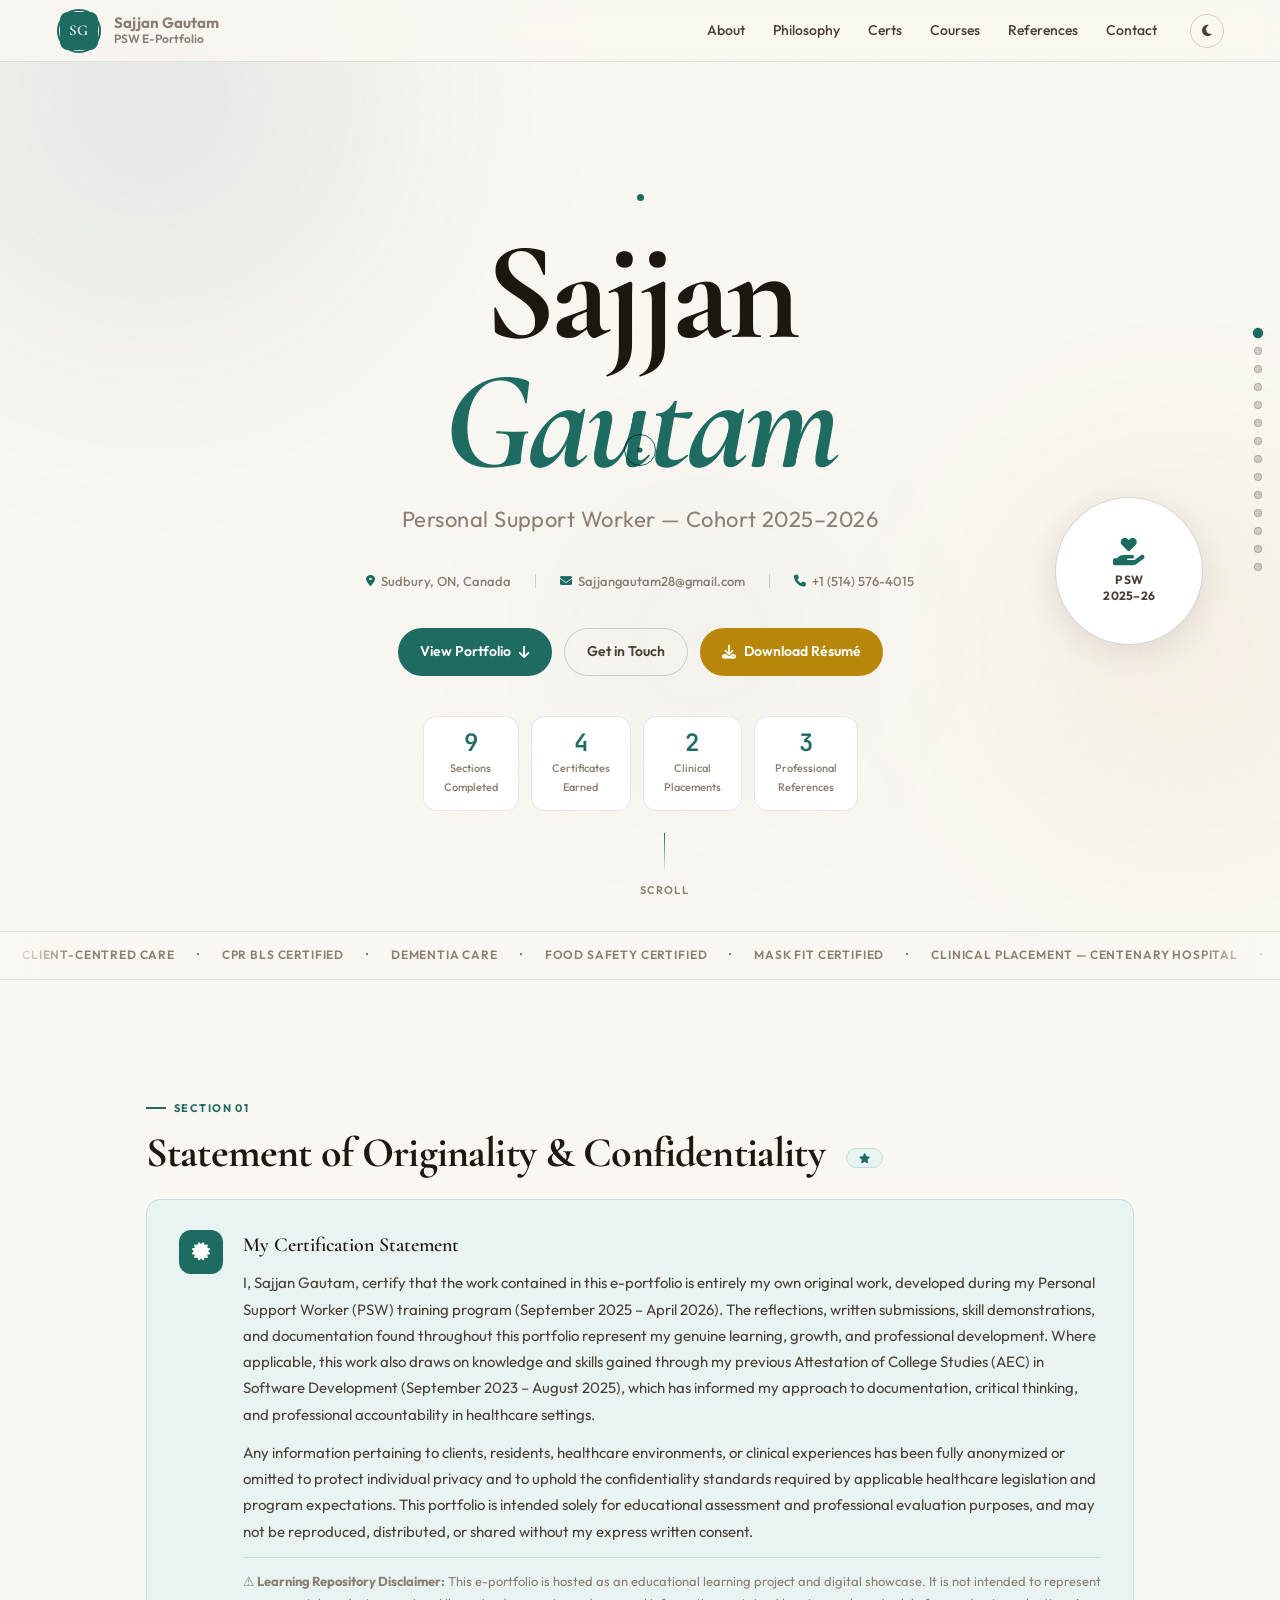
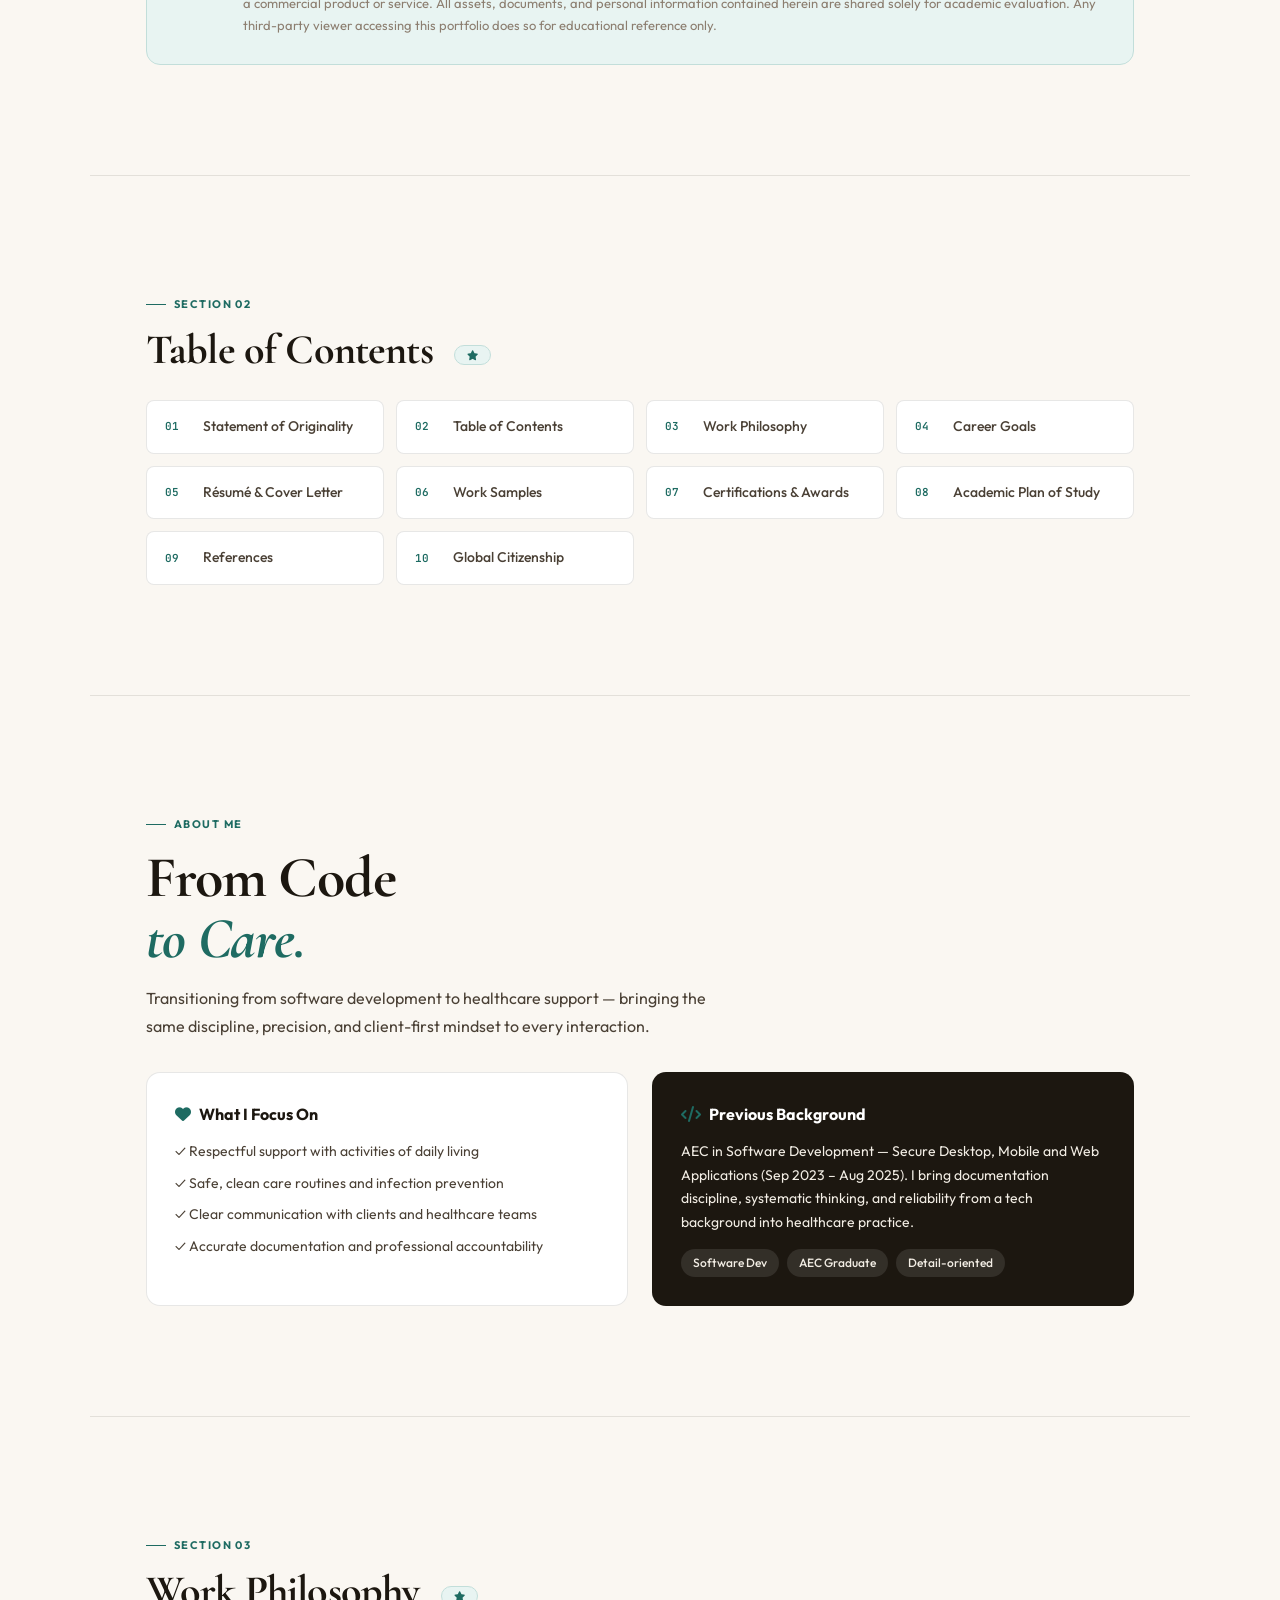
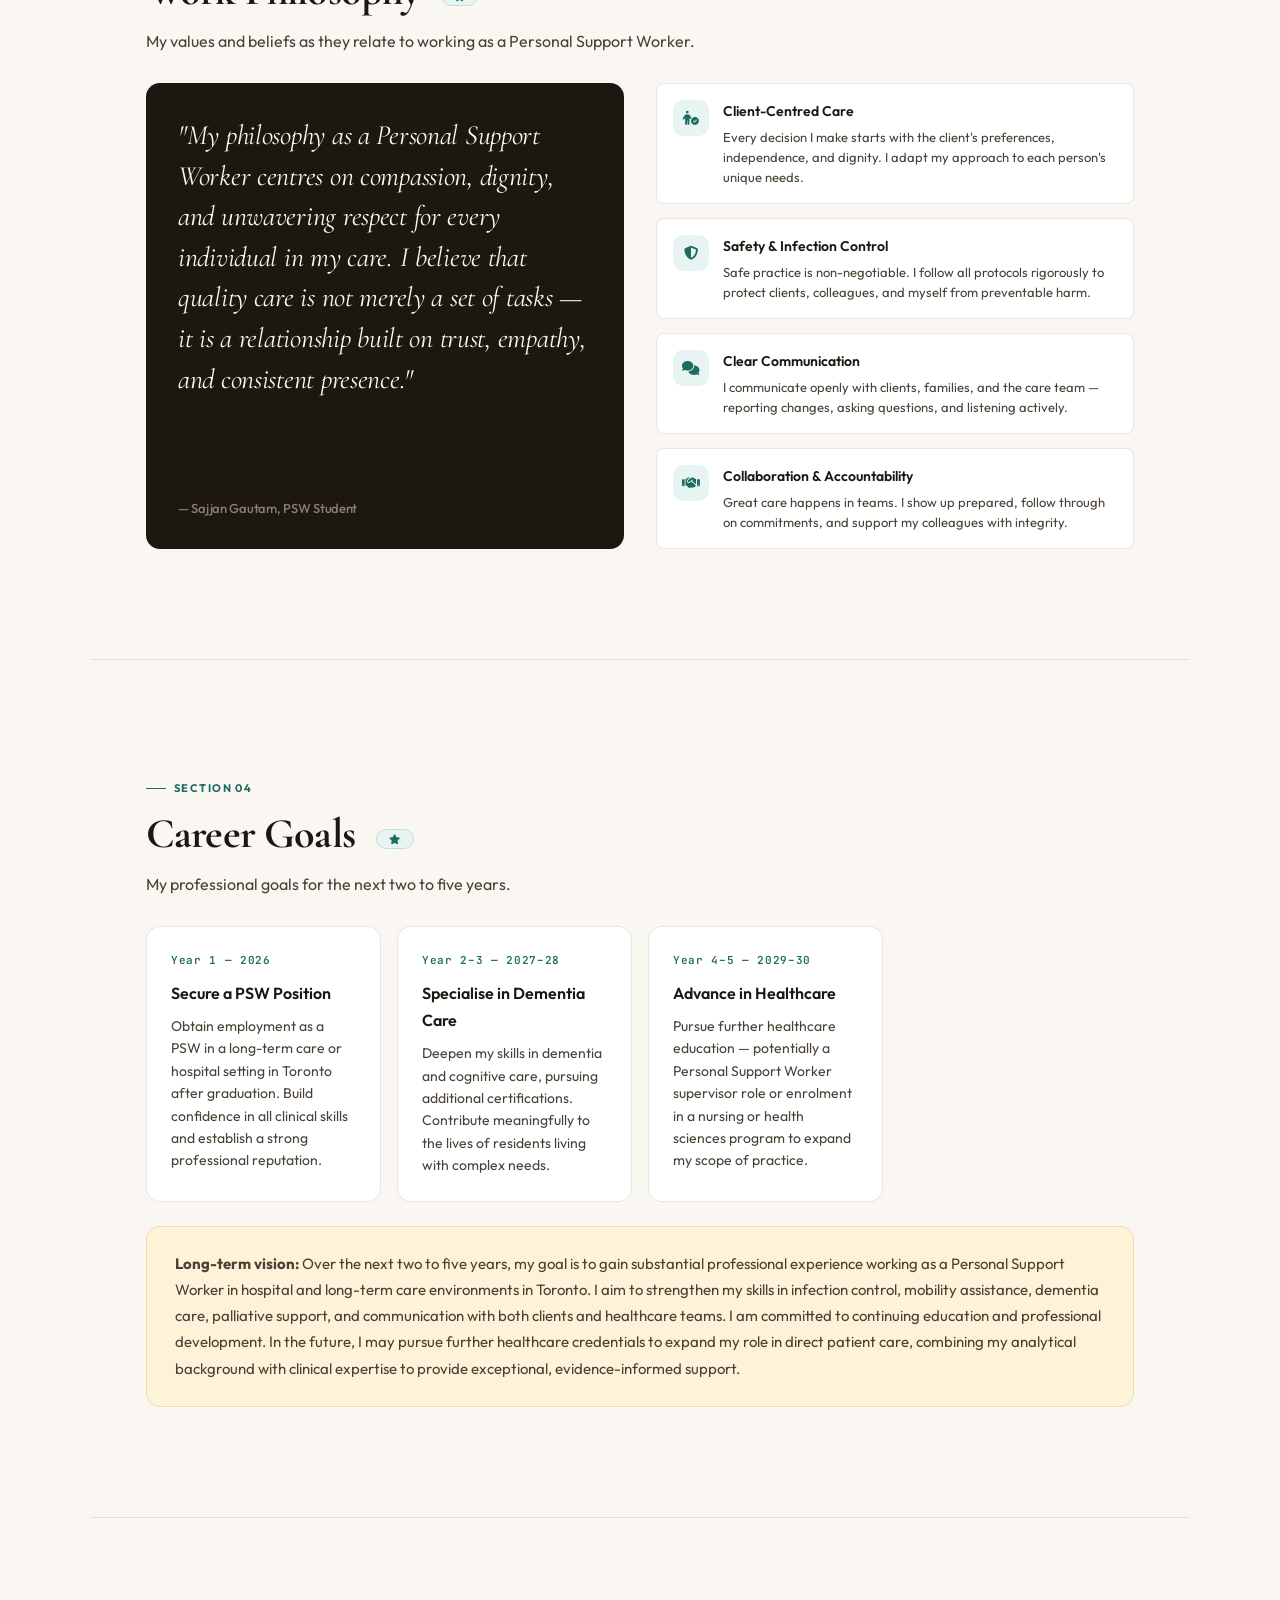
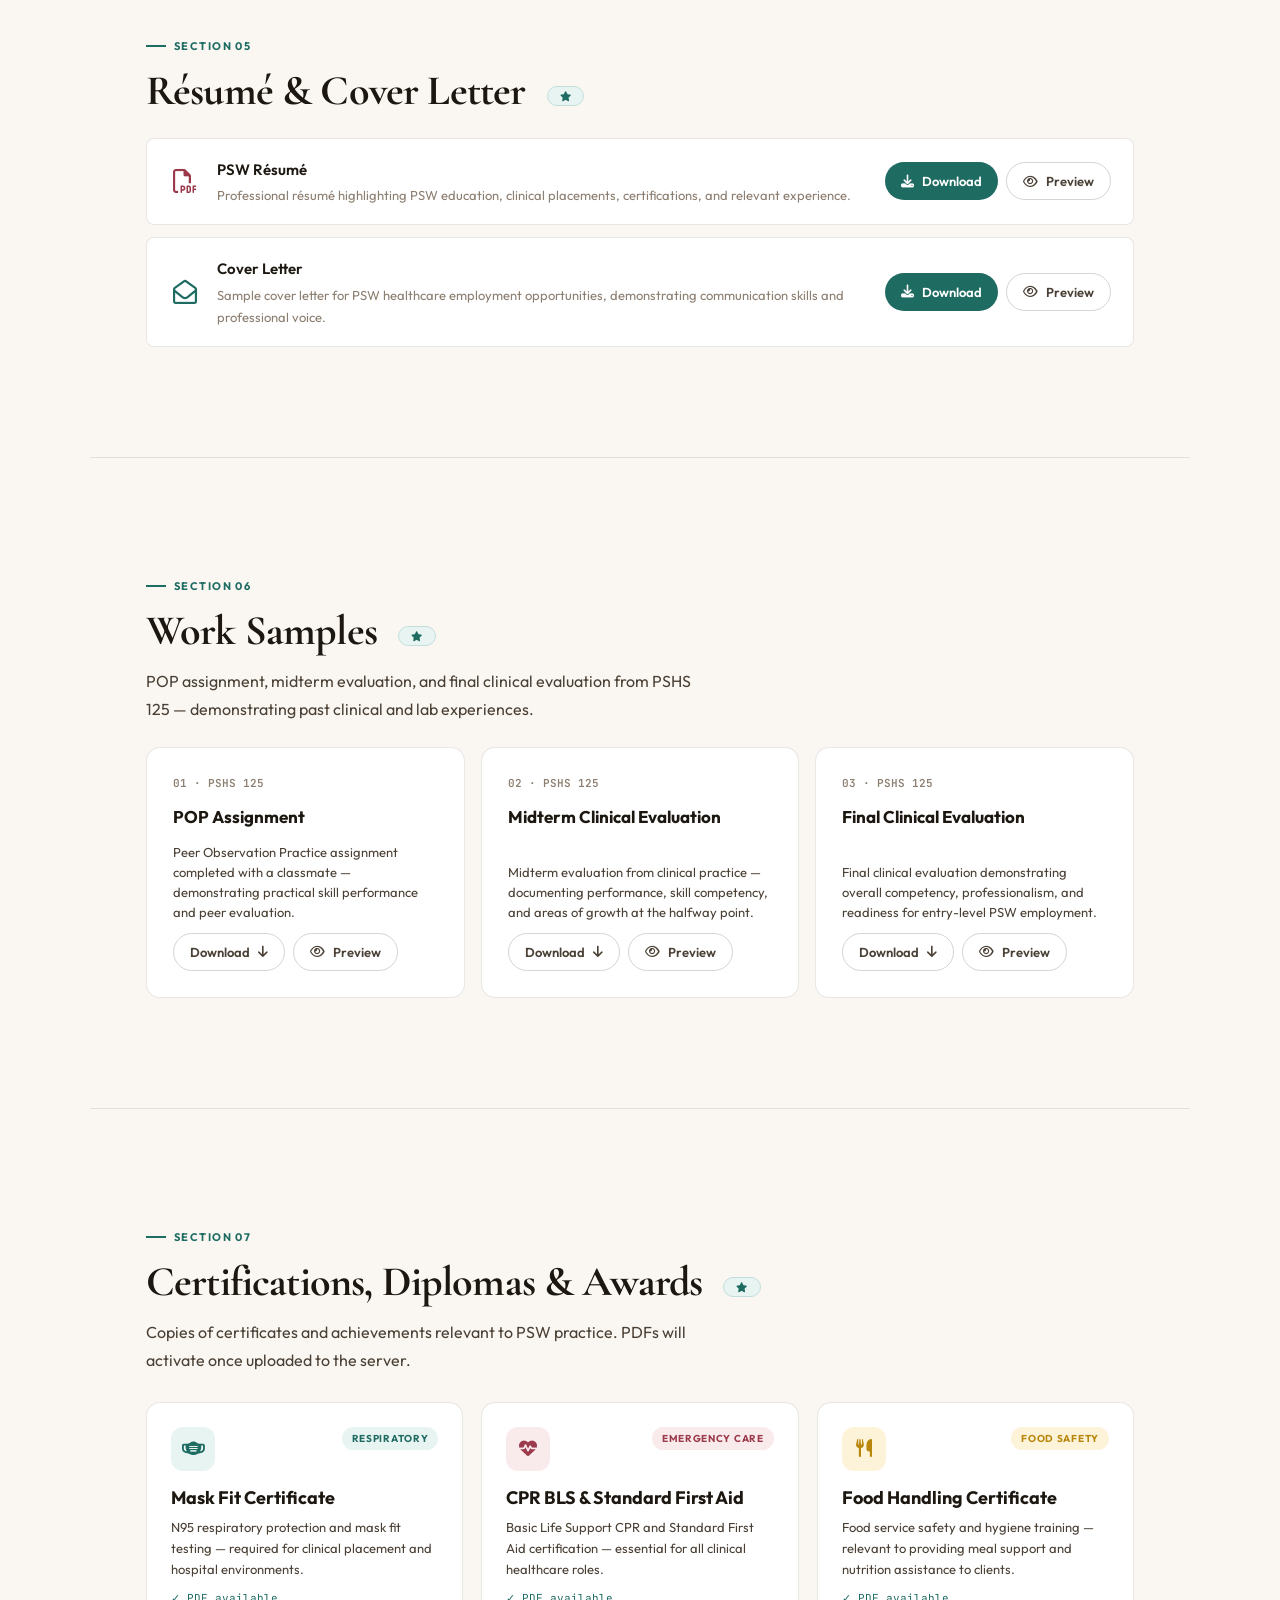
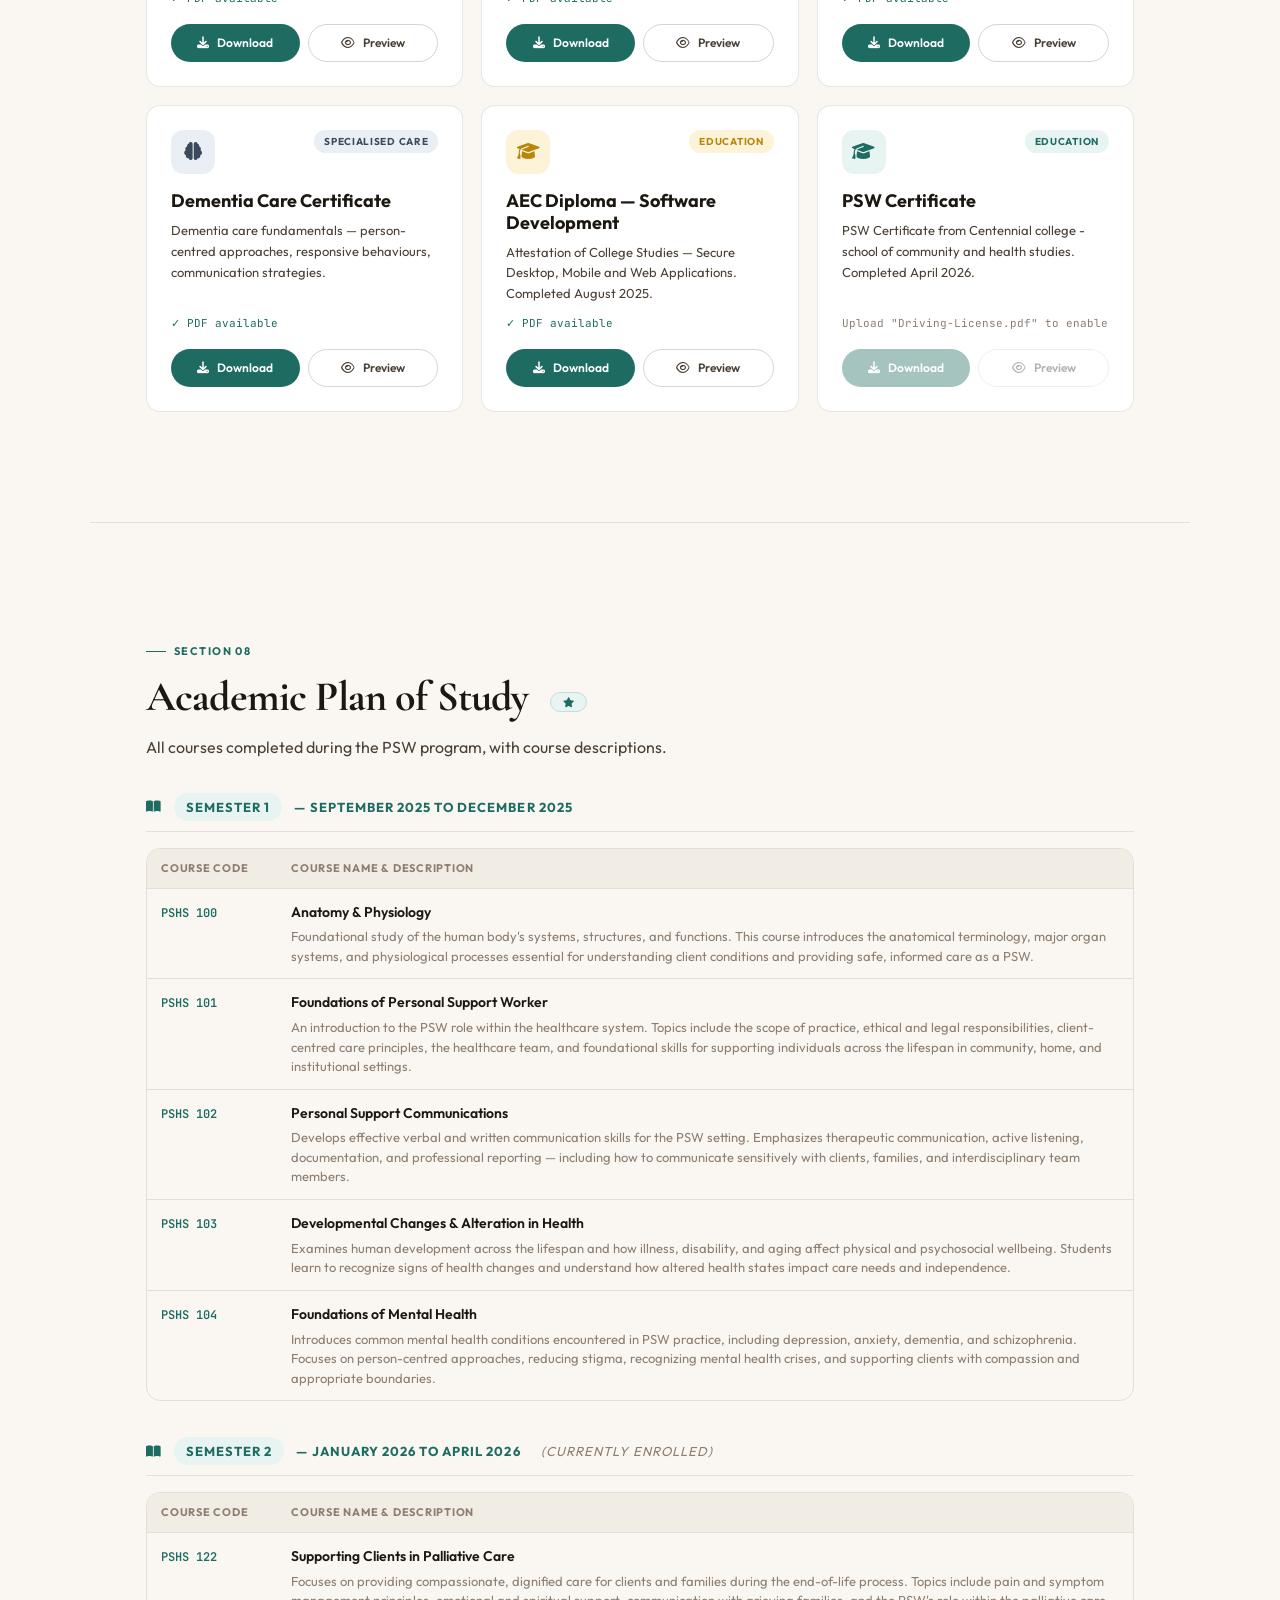
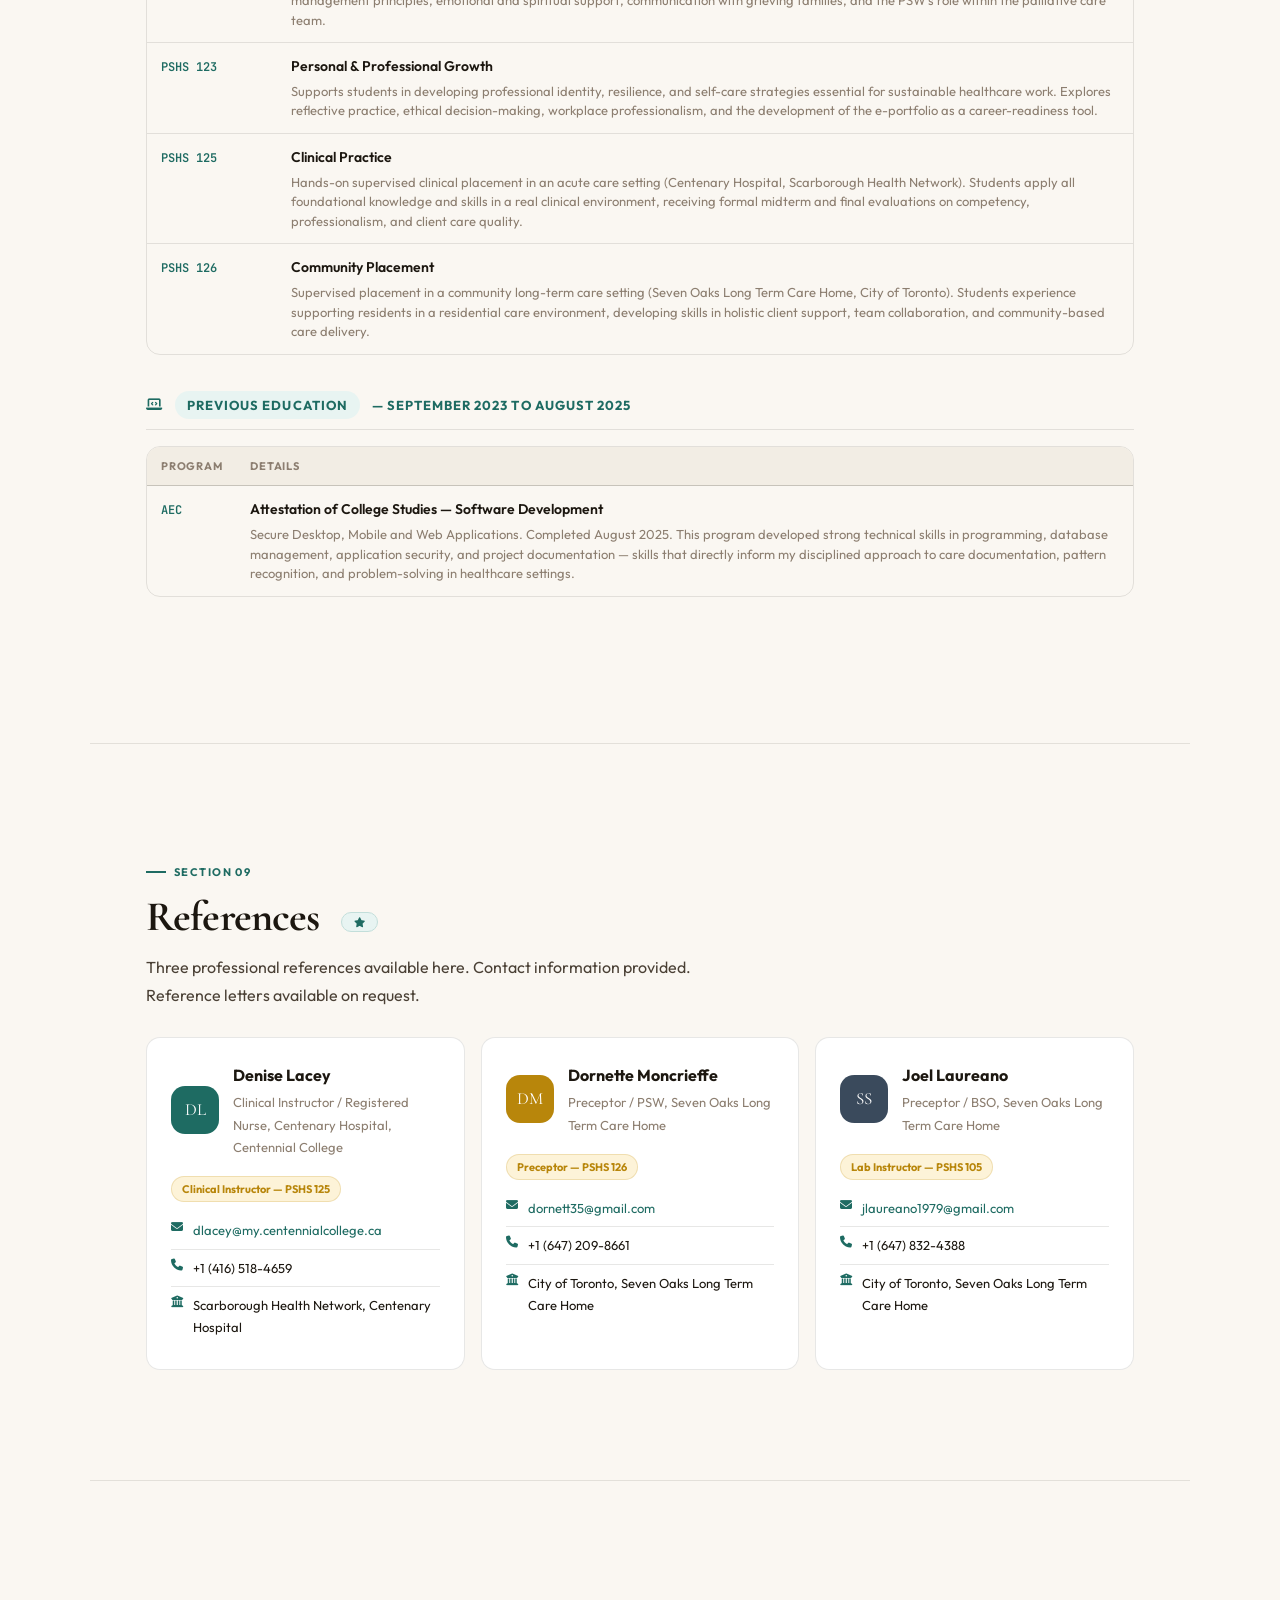
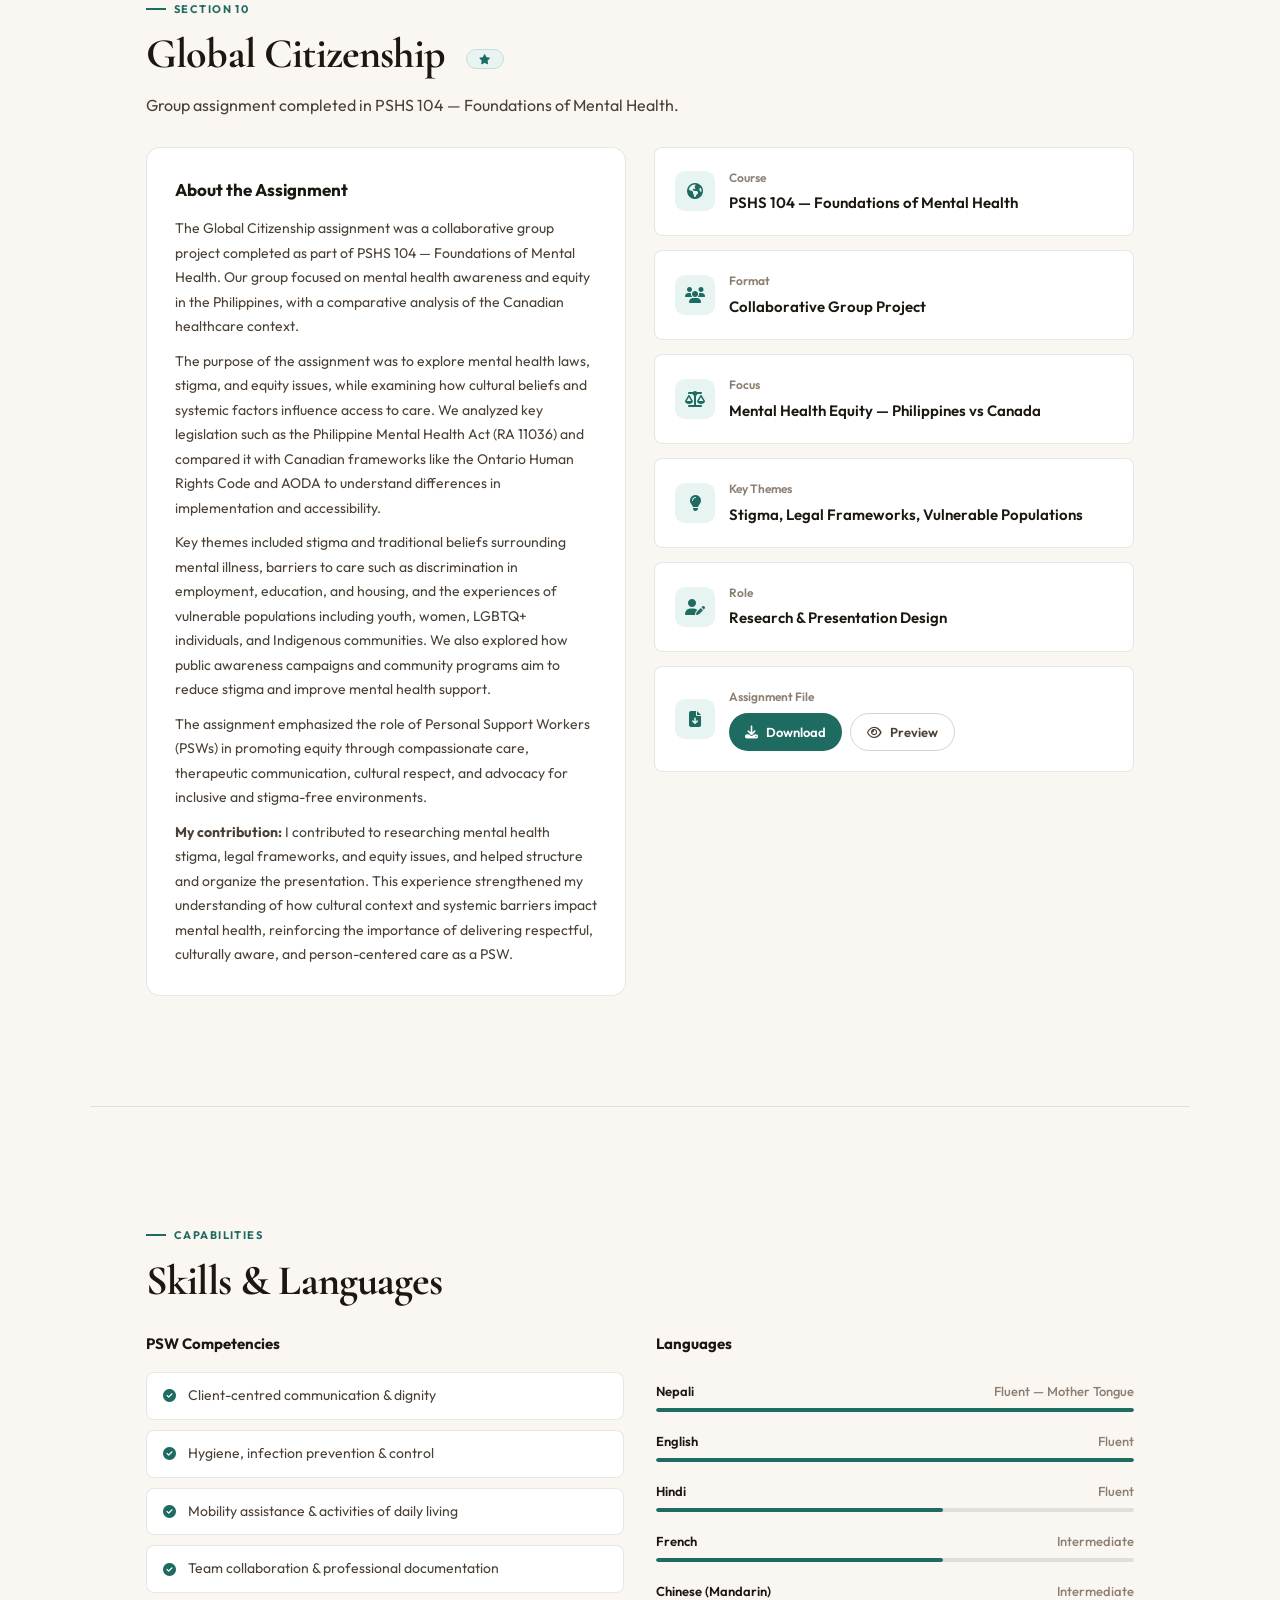
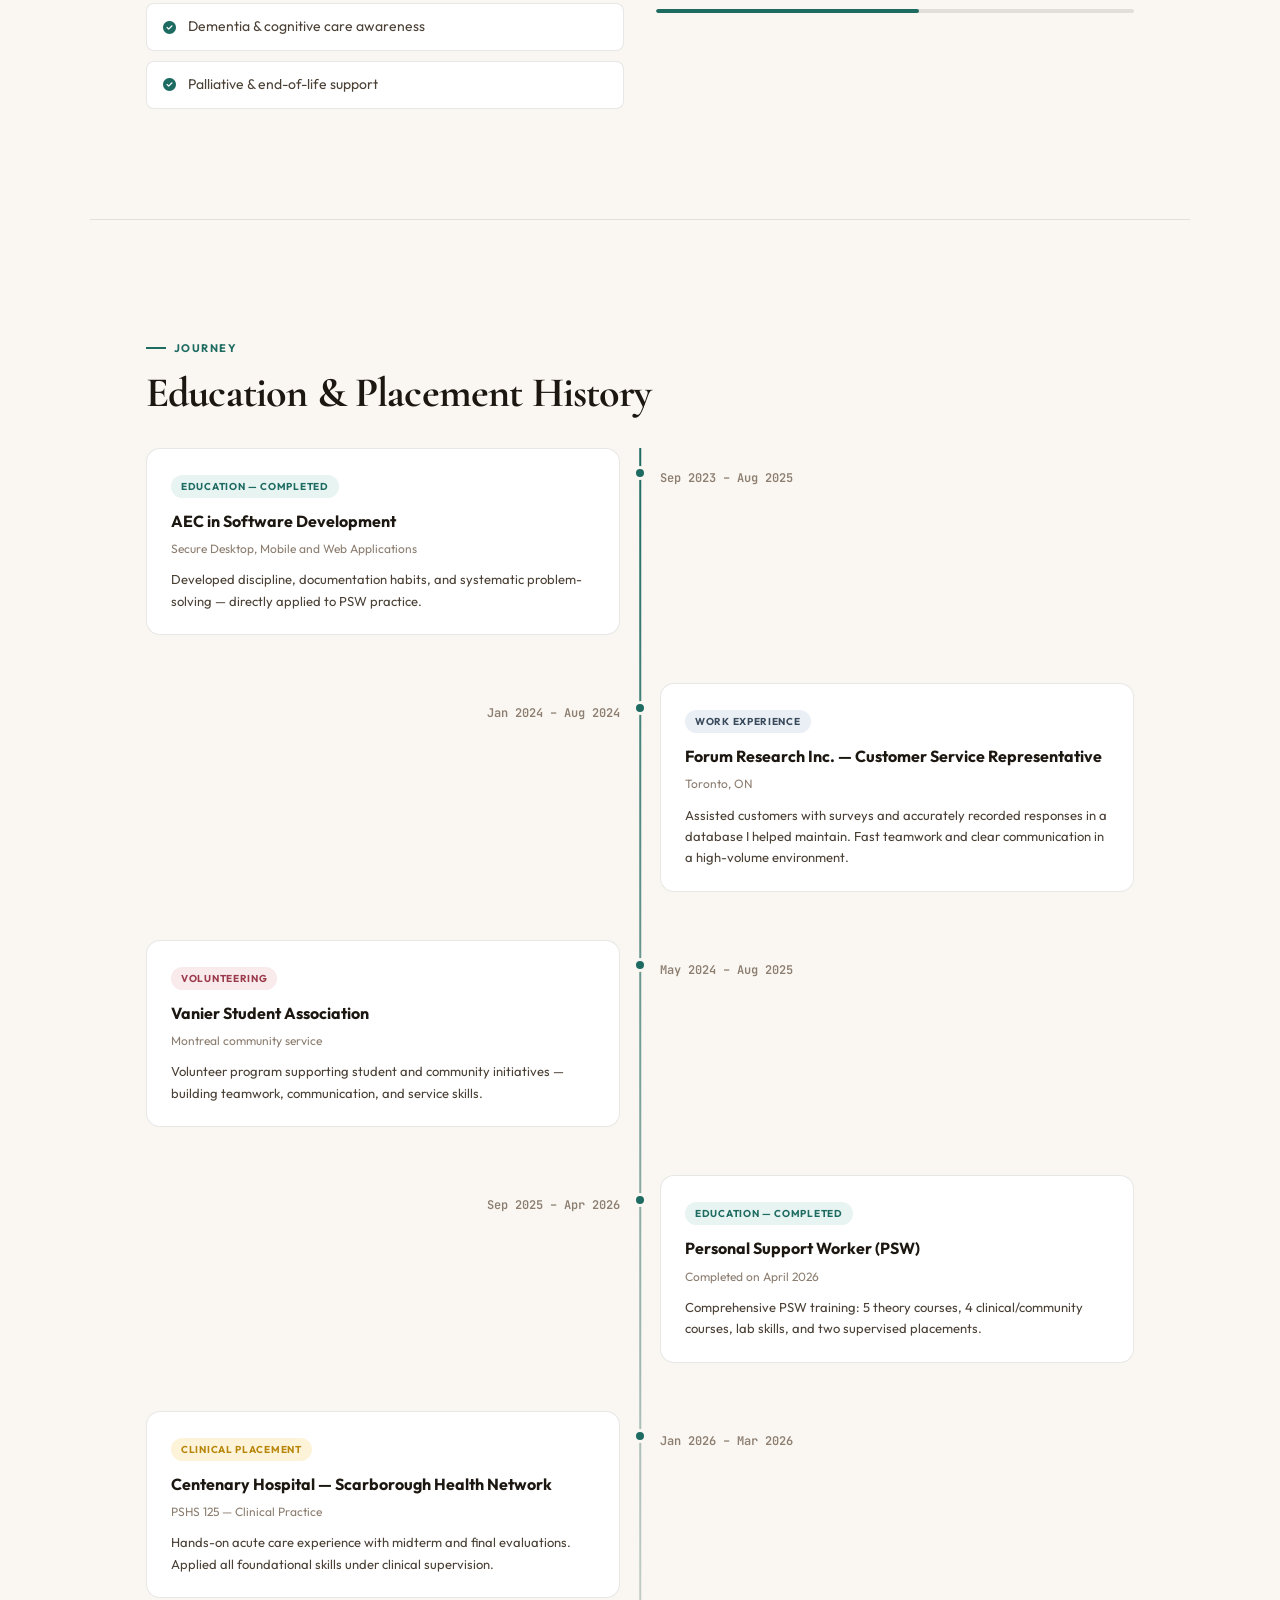
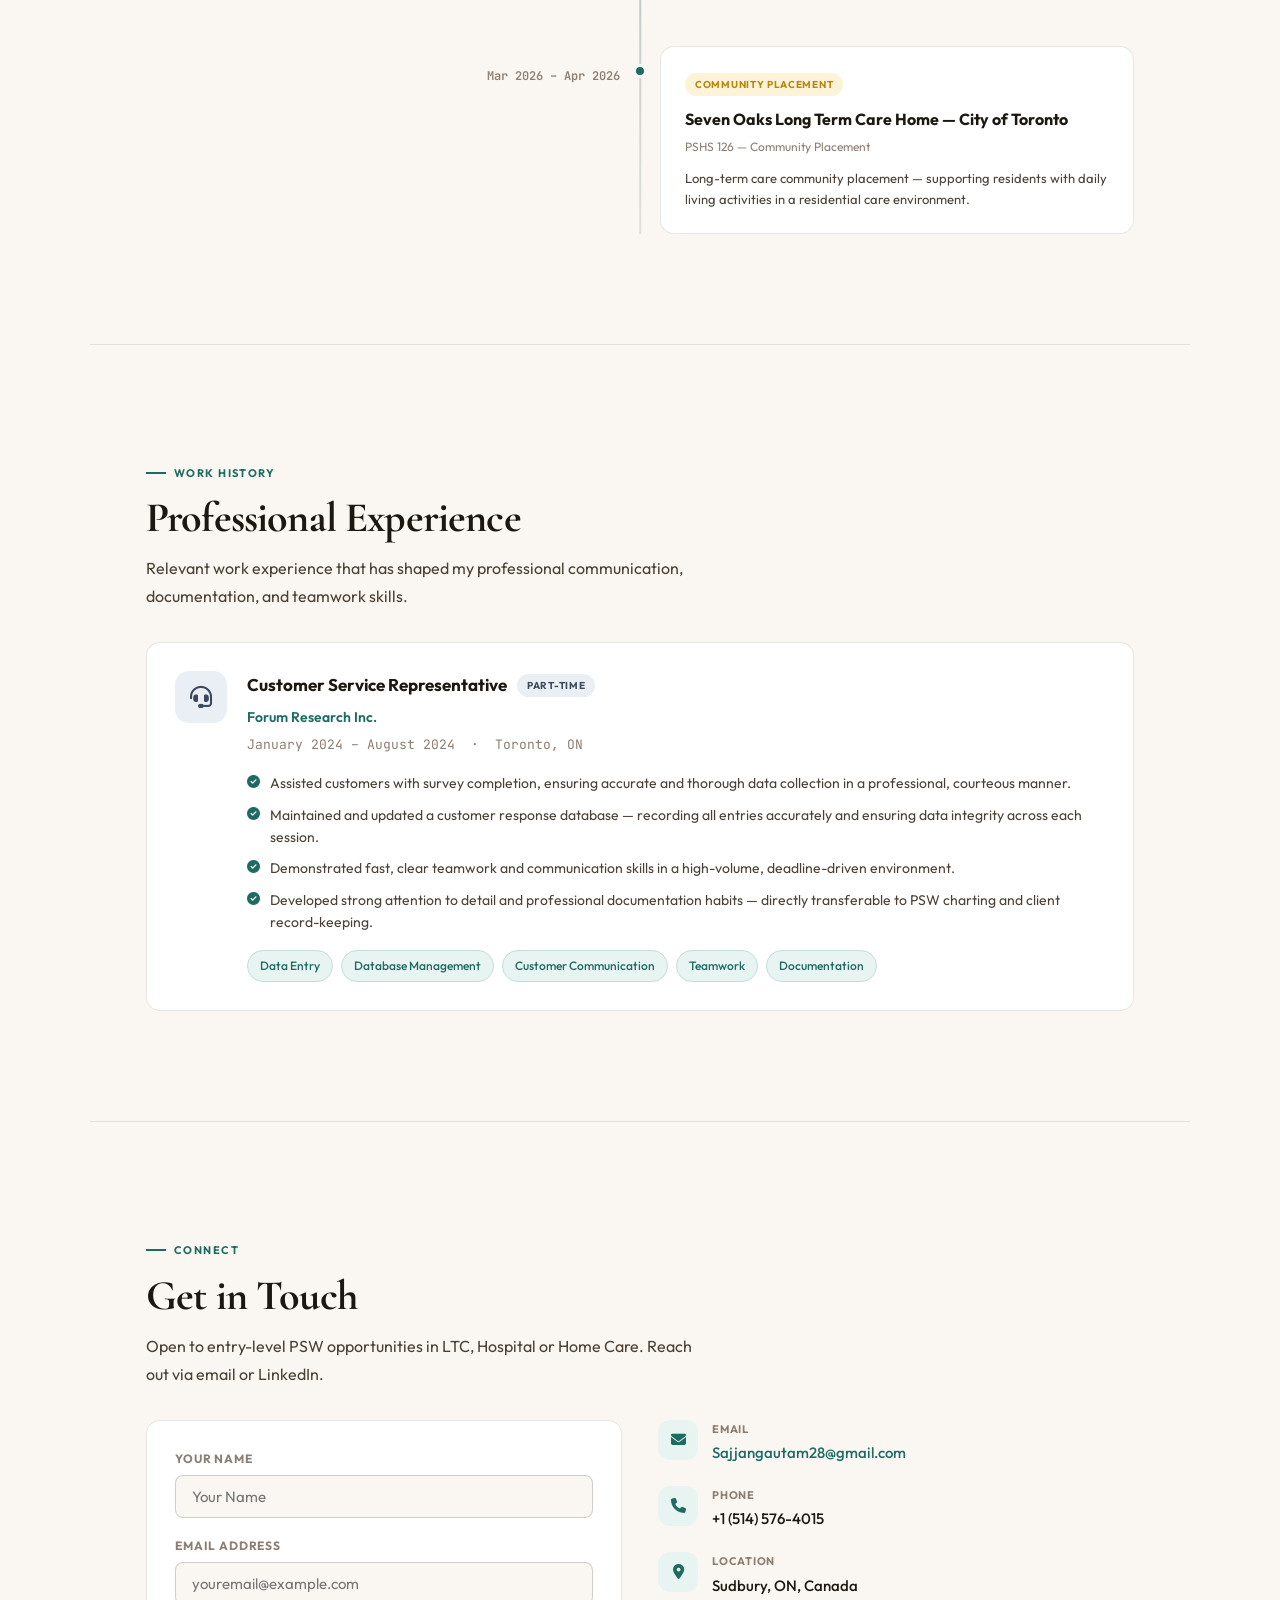
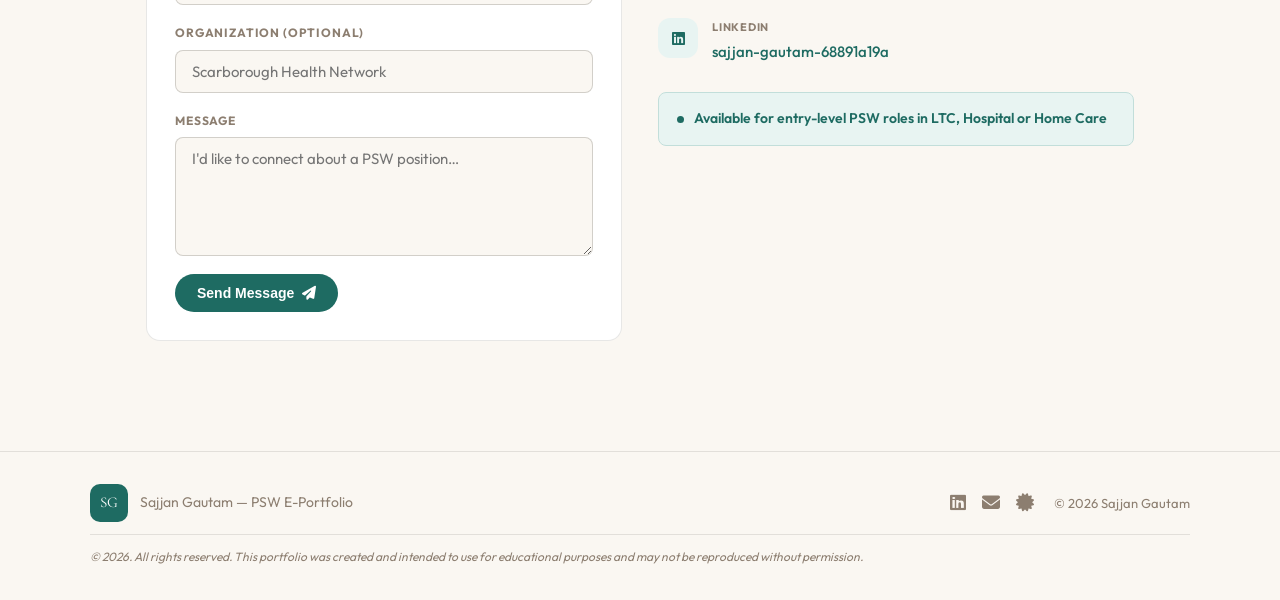
==== index.html @ 9df8b785 "All DONE" ====
<!doctype html>
    <html lang="en-CA">
    <head>
    <meta charset="utf-8" />
    <meta name="viewport" content="width=device-width,initial-scale=1" />
    <title>Sajjan Gautam — PSW E-Portfolio</title>
    <meta name="description" content="Personal Support Worker E-Portfolio — Sajjan Gautam, 2025–2026" />
    <meta name="color-scheme" content="light dark" />
    <link rel="preconnect" href="https://fonts.googleapis.com" />
    <link rel="preconnect" href="https://fonts.gstatic.com" crossorigin />
    <link href="https://fonts.googleapis.com/css2?family=Cormorant+Garamond:ital,wght@0,400;0,600;0,700;1,400;1,600&family=Outfit:wght@300;400;500;600;700&family=JetBrains+Mono:wght@400;600&display=swap" rel="stylesheet" />
    <link rel="stylesheet" href="https://cdnjs.cloudflare.com/ajax/libs/font-awesome/6.5.2/css/all.min.css" referrerpolicy="no-referrer" />
    <link rel="stylesheet" href="assets/styles.css">
    <link rel="stylesheet" href="assets/scripts.js">
    </head>
    <body>

    <!-- Feature 4: Theme wipe overlay -->
    <div id="theme-wipe"></div>
    <!-- Feature 5: Scroll progress bar -->
    <div id="scroll-progress"></div>

    <!-- Noise + orbs -->
    <div class="noise" aria-hidden="true"></div>
    <div class="orb orb-1" aria-hidden="true"></div>
    <div class="orb orb-2" aria-hidden="true"></div>
    <div class="orb orb-3" aria-hidden="true"></div>

    <!-- Custom cursor -->
    <div id="cursor" aria-hidden="true"><div id="cursor-inner"></div></div>

    <!-- Skip link -->
    <a class="skip-link" href="#main">Skip to content</a>

    <!-- Feature 6: Floating dot nav -->
    <nav id="dot-nav" aria-label="Section navigation">
    <div class="dot-nav-item" data-nav="top"          data-label="Cover"></div>
    <div class="dot-nav-item" data-nav="originality"  data-label="Originality"></div>
    <div class="dot-nav-item" data-nav="toc"          data-label="Contents"></div>
    <div class="dot-nav-item" data-nav="about"        data-label="About"></div>
    <div class="dot-nav-item" data-nav="philosophy"   data-label="Philosophy"></div>
    <div class="dot-nav-item" data-nav="career"       data-label="Goals"></div>
    <div class="dot-nav-item" data-nav="resume"       data-label="Résumé"></div>
    <div class="dot-nav-item" data-nav="samples"      data-label="Samples"></div>
    <div class="dot-nav-item" data-nav="certificates" data-label="Certs"></div>
    <div class="dot-nav-item" data-nav="academic"     data-label="Courses"></div>
    <div class="dot-nav-item" data-nav="references"   data-label="References"></div>
    <div class="dot-nav-item" data-nav="global"       data-label="Global"></div>
    <div class="dot-nav-item" data-nav="experience"   data-label="Experience"></div>
    <div class="dot-nav-item" data-nav="contact"      data-label="Contact"></div>
    </nav>

    <!-- Feature 3: PDF Modal -->
    <div id="pdf-modal" role="dialog" aria-modal="true" aria-labelledby="pdf-modal-title">
    <div id="pdf-modal-inner">
        <div id="pdf-modal-bar">
        <span id="pdf-modal-title">Document Preview</span>
        <button id="pdf-modal-close" aria-label="Close preview">&times;</button>
        </div>
        <iframe id="pdf-modal-frame" title="PDF Preview"></iframe>
    </div>
    </div>

    <!-- NAV -->
    <nav class="nav" aria-label="Primary">
    <a href="#top" class="nav-logo">
        <!-- Feature 1: Progress ring wrapping the SG logo -->
        <div class="logo-ring-wrap">
        <svg class="logo-ring-svg" viewBox="0 0 46 46" aria-hidden="true">
            <circle class="logo-ring-bg" cx="23" cy="23" r="21"/>
            <circle class="logo-ring-fill" cx="23" cy="23" r="21"/>
        </svg>
        <div class="logo-mark">SG</div>
        </div>
        <div class="nav-mark-badge">
        <span style="font-weight:700;font-size:15px">Sajjan Gautam</span><br>
        <span style="color:var(--ink3);font-size:12px">PSW E-Portfolio</span>
        </div>
    </a>
    <nav class="nav-links" aria-label="Sections">
        <a href="#about">About</a>
        <a href="#philosophy">Philosophy</a>
        <a href="#certificates">Certs</a>
        <a href="#academic">Courses</a>
        <a href="#references">References</a>
        <a href="#contact">Contact</a>
    </nav>
    <button id="themeBtn" aria-label="Toggle dark mode">
        <i id="themeIcon" class="fa-solid fa-moon"></i>
    </button>
    </nav>

    <main id="main">

    <!-- COVER PAGE -->
    <section id="top" class="cover" aria-label="Cover page">
    <div class="cover-inner">
        <div class="cover-eyebrow">
        <div class="pulse-dot"></div>
        </div>
        <h1 class="cover-name">Sajjan<br><em>Gautam</em></h1>
        <!-- Feature 2: Typewriter target (JS will type into this) -->
        <span class="cover-role" id="typewriter-target"></span>
        <div class="cover-meta">
        <span><i class="fa-solid fa-location-dot"></i> Sudbury, ON, Canada</span>
        <div class="cover-sep"></div>
        <span><i class="fa-solid fa-envelope"></i> Sajjangautam28@gmail.com</span>
        <div class="cover-sep"></div>
        <span><i class="fa-solid fa-phone"></i> +1 (514) 576-4015</span>
        </div>
        <div class="cover-actions">
        <a href="#toc" class="btn btn-primary">View Portfolio <i class="fa-solid fa-arrow-down"></i></a>
        <a href="#contact" class="btn btn-outline">Get in Touch</a>
        <a href="assets/certificates/pswresume.pdf" download class="btn btn-gold"><i class="fa-solid fa-download"></i> Download Résumé</a>
        </div>
        <div class="cover-badge-row">
        <div class="score-badge"><span class="score-num" data-counter data-target="9">0</span><span class="score-lbl">Sections<br>Completed</span></div>
        <div class="score-badge"><span class="score-num" data-counter data-target="4">0</span><span class="score-lbl">Certificates<br>Earned</span></div>
        <div class="score-badge"><span class="score-num" data-counter data-target="2">0</span><span class="score-lbl">Clinical<br>Placements</span></div>
        <div class="score-badge"><span class="score-num" data-counter data-target="3">0</span><span class="score-lbl">Professional<br>References</span></div>
        </div>
    </div>
    <!-- Rotating badge -->
    <div class="hero-badge" aria-hidden="true">
        <div class="hero-badge-ring">
        <i class="fa-solid fa-hand-holding-heart"></i>
        <span>PSW<br>2025–26</span>
        </div>
    </div>
    <div class="cover-scroll" aria-hidden="true">
        <div class="scroll-line"></div>
        <span>Scroll</span>
    </div>
    </section>

    <!-- Marquee -->
    <div class="marquee-bar" aria-hidden="true">
    <div class="marquee-inner">
        <span>Client-centred Care</span><span class="dot-sep">·</span>
        <span>CPR BLS Certified</span><span class="dot-sep">·</span>
        <span>Dementia Care</span><span class="dot-sep">·</span>
        <span>Food Safety Certified</span><span class="dot-sep">·</span>
        <span>Mask Fit Certified</span><span class="dot-sep">·</span>
        <span>Clinical Placement — Centenary Hospital</span><span class="dot-sep">·</span>
        <span>Community Placement — Seven Oaks Long Term Care Home</span><span class="dot-sep">·</span>
        <span>Infection Prevention &amp; Control</span><span class="dot-sep">·</span>
        <span>Palliative Care</span><span class="dot-sep">·</span>
        <span>AEC Software Development Graduate</span><span class="dot-sep">·</span>
        <span>Client-centred Care</span><span class="dot-sep">·</span>
        <span>CPR BLS Certified</span><span class="dot-sep">·</span>
        <span>Dementia Care</span><span class="dot-sep">·</span>
        <span>Food Safety Certified</span><span class="dot-sep">·</span>
        <span>Mask Fit Certified</span><span class="dot-sep">·</span>
        <span>Clinical Placement — Centenary Hospital</span><span class="dot-sep">·</span>
        <span>Community Placement — Seven Oaks Long Term Care Home</span><span class="dot-sep">·</span>
        <span>Infection Prevention &amp; Control</span><span class="dot-sep">·</span>
        <span>Palliative Care</span><span class="dot-sep">·</span>
        <span>AEC Software Development Graduate</span><span class="dot-sep">·</span>
    </div>
    </div>

    <!-- 1. STATEMENT OF ORIGINALITY -->
    <section id="originality" class="section reveal" aria-labelledby="h-orig">
    <div class="section-label">Section 01</div>
    <h2 id="h-orig" class="section-heading md">Statement of Originality &amp; Confidentiality <span class="marks-chip"><i class="fa-solid fa-star"></i></span></h2>
    <div style="margin-top:24px">
        <div class="orig-card">
        <div class="orig-icon"><i class="fa-solid fa-certificate"></i></div>
        <div>
            <h3>My Certification Statement</h3>
            <p>I, Sajjan Gautam, certify that the work contained in this e-portfolio is entirely my own original work, developed during my Personal Support Worker (PSW) training program (September 2025 – April 2026). The reflections, written submissions, skill demonstrations, and documentation found throughout this portfolio represent my genuine learning, growth, and professional development. Where applicable, this work also draws on knowledge and skills gained through my previous Attestation of College Studies (AEC) in Software Development (September 2023 – August 2025), which has informed my approach to documentation, critical thinking, and professional accountability in healthcare settings.</p>
            <p style="margin-top:12px;font-size:15px;color:var(--ink2);line-height:1.75">Any information pertaining to clients, residents, healthcare environments, or clinical experiences has been fully anonymized or omitted to protect individual privacy and to uphold the confidentiality standards required by applicable healthcare legislation and program expectations. This portfolio is intended solely for educational assessment and professional evaluation purposes, and may not be reproduced, distributed, or shared without my express written consent.</p>
            <p style="margin-top:12px;font-size:13px;color:var(--ink3);line-height:1.7;border-top:1px solid var(--teal-mid);padding-top:12px"><strong>⚠ Learning Repository Disclaimer:</strong> This e-portfolio is hosted as an educational learning project and digital showcase. It is not intended to represent a commercial product or service. All assets, documents, and personal information contained herein are shared solely for academic evaluation. Any third-party viewer accessing this portfolio does so for educational reference only.</p>
        </div>
        </div>
    </div>
    </section>

    <hr class="divider">

    <!-- 2. TABLE OF CONTENTS -->
    <section id="toc" class="section reveal" aria-labelledby="h-toc">
    <div class="section-label">Section 02</div>
    <h2 id="h-toc" class="section-heading md">Table of Contents <span class="marks-chip"><i class="fa-solid fa-star"></i></span></h2>
    <div class="toc-grid stagger" style="margin-top:28px">
        <a href="#originality" class="toc-link"><span class="toc-num">01</span> Statement of Originality</a>
        <a href="#toc"         class="toc-link"><span class="toc-num">02</span> Table of Contents</a>
        <a href="#philosophy"  class="toc-link"><span class="toc-num">03</span> Work Philosophy</a>
        <a href="#career"      class="toc-link"><span class="toc-num">04</span> Career Goals</a>
        <a href="#resume"      class="toc-link"><span class="toc-num">05</span> Résumé &amp; Cover Letter</a>
        <a href="#samples"     class="toc-link"><span class="toc-num">06</span> Work Samples</a>
        <a href="#certificates" class="toc-link"><span class="toc-num">07</span> Certifications &amp; Awards</a>
        <a href="#academic"    class="toc-link"><span class="toc-num">08</span> Academic Plan of Study</a>
        <a href="#references"  class="toc-link"><span class="toc-num">09</span> References</a>
        <a href="#global"      class="toc-link"><span class="toc-num">10</span> Global Citizenship</a>
    </div>
    </section>

    <hr class="divider">

    <!-- ABOUT -->
    <section id="about" class="section reveal" aria-labelledby="h-about">
    <div class="section-label">About Me</div>
    <h2 id="h-about" class="section-heading">From Code<br><em style="font-style:italic;color:var(--teal)">to Care.</em></h2>
    <p class="section-sub">Transitioning from software development to healthcare support — bringing the same discipline, precision, and client-first mindset to every interaction.</p>
    <div style="display:grid;grid-template-columns:1fr 1fr;gap:24px;margin-top:32px" class="stagger">
        <div class="card">
        <h3 style="font-size:16px;font-weight:700;margin-bottom:12px"><i class="fa-solid fa-heart" style="color:var(--teal);margin-right:8px"></i>What I Focus On</h3>
        <ul style="display:flex;flex-direction:column;gap:8px;font-size:14px;color:var(--ink2)">
            <li>✓ Respectful support with activities of daily living</li>
            <li>✓ Safe, clean care routines and infection prevention</li>
            <li>✓ Clear communication with clients and healthcare teams</li>
            <li>✓ Accurate documentation and professional accountability</li>
        </ul>
        </div>
        <div class="card" style="background:var(--ink);color:var(--cream)">
        <h3 style="font-size:16px;font-weight:700;margin-bottom:12px;color:#fff"><i class="fa-solid fa-code" style="color:var(--teal);margin-right:8px"></i>Previous Background</h3>
        <p style="font-size:14px;color:var(--cream2);line-height:1.7">AEC in Software Development — Secure Desktop, Mobile and Web Applications (Sep 2023 – Aug 2025). I bring documentation discipline, systematic thinking, and reliability from a tech background into healthcare practice.</p>
        <div style="display:flex;flex-wrap:wrap;gap:8px;margin-top:14px">
            <span style="background:rgba(255,255,255,0.1);color:var(--cream2);padding:4px 12px;border-radius:99px;font-size:12px;font-weight:500">Software Dev</span>
            <span style="background:rgba(255,255,255,0.1);color:var(--cream2);padding:4px 12px;border-radius:99px;font-size:12px;font-weight:500">AEC Graduate</span>
            <span style="background:rgba(255,255,255,0.1);color:var(--cream2);padding:4px 12px;border-radius:99px;font-size:12px;font-weight:500">Detail-oriented</span>
        </div>
        </div>
    </div>
    </section>

    <hr class="divider">

    <!-- 3. WORK PHILOSOPHY -->
    <section id="philosophy" class="section reveal" aria-labelledby="h-phil">
    <div class="section-label">Section 03</div>
    <h2 id="h-phil" class="section-heading md">Work Philosophy <span class="marks-chip"><i class="fa-solid fa-star"></i></span></h2>
    <p class="section-sub">My values and beliefs as they relate to working as a Personal Support Worker.</p>
    <div class="philosophy-layout" style="margin-top:28px">
        <div class="philosophy-quote reveal">
        <div>"My philosophy as a Personal Support Worker centres on compassion, dignity, and unwavering respect for every individual in my care. I believe that quality care is not merely a set of tasks — it is a relationship built on trust, empathy, and consistent presence."</div>
        <div class="quote-attr">— Sajjan Gautam, PSW Student</div>
        </div>
        <div class="philosophy-values stagger">
        <div class="value-item"><div class="value-icon"><i class="fa-solid fa-person-circle-check"></i></div><div><h4>Client-Centred Care</h4><p>Every decision I make starts with the client's preferences, independence, and dignity. I adapt my approach to each person's unique needs.</p></div></div>
        <div class="value-item"><div class="value-icon"><i class="fa-solid fa-shield-halved"></i></div><div><h4>Safety &amp; Infection Control</h4><p>Safe practice is non-negotiable. I follow all protocols rigorously to protect clients, colleagues, and myself from preventable harm.</p></div></div>
        <div class="value-item"><div class="value-icon"><i class="fa-solid fa-comments"></i></div><div><h4>Clear Communication</h4><p>I communicate openly with clients, families, and the care team — reporting changes, asking questions, and listening actively.</p></div></div>
        <div class="value-item"><div class="value-icon"><i class="fa-solid fa-handshake"></i></div><div><h4>Collaboration &amp; Accountability</h4><p>Great care happens in teams. I show up prepared, follow through on commitments, and support my colleagues with integrity.</p></div></div>
        </div>
    </div>
    </section>

    <hr class="divider">

    <!-- 4. CAREER GOALS -->
    <section id="career" class="section reveal" aria-labelledby="h-career">
    <div class="section-label">Section 04</div>
    <h2 id="h-career" class="section-heading md">Career Goals <span class="marks-chip"><i class="fa-solid fa-star"></i></span></h2>
    <p class="section-sub">My professional goals for the next two to five years.</p>
    <div class="goals-grid stagger" style="margin-top:28px">
        <div class="goal-card"><div class="goal-yr">Year 1 — 2026</div><h4>Secure a PSW Position</h4><p>Obtain employment as a PSW in a long-term care or hospital setting in Toronto after graduation. Build confidence in all clinical skills and establish a strong professional reputation.</p></div>
        <div class="goal-card"><div class="goal-yr">Year 2–3 — 2027–28</div><h4>Specialise in Dementia Care</h4><p>Deepen my skills in dementia and cognitive care, pursuing additional certifications. Contribute meaningfully to the lives of residents living with complex needs.</p></div>
        <div class="goal-card"><div class="goal-yr">Year 4–5 — 2029–30</div><h4>Advance in Healthcare</h4><p>Pursue further healthcare education — potentially a Personal Support Worker supervisor role or enrolment in a nursing or health sciences program to expand my scope of practice.</p></div>
    </div>
    <div class="goals-paragraph reveal"><strong>Long-term vision:</strong> Over the next two to five years, my goal is to gain substantial professional experience working as a Personal Support Worker in hospital and long-term care environments in Toronto. I aim to strengthen my skills in infection control, mobility assistance, dementia care, palliative support, and communication with both clients and healthcare teams. I am committed to continuing education and professional development. In the future, I may pursue further healthcare credentials to expand my role in direct patient care, combining my analytical background with clinical expertise to provide exceptional, evidence-informed support.</div>
    </section>

    <hr class="divider">

    <!-- 5. RÉSUMÉ & COVER LETTER -->
    <section id="resume" class="section reveal" aria-labelledby="h-resume">
    <div class="section-label">Section 05</div>
    <h2 id="h-resume" class="section-heading md">Résumé &amp; Cover Letter <span class="marks-chip"><i class="fa-solid fa-star"></i></span></h2>
    <div class="doc-list stagger" style="margin-top:24px">
        <div class="doc-item">
        <div class="doc-icon"><i class="fa-regular fa-file-pdf" style="color:var(--rose)"></i></div>
        <div class="doc-info"><div class="doc-title">PSW Résumé</div><div class="doc-desc">Professional résumé highlighting PSW education, clinical placements, certifications, and relevant experience.</div></div>
        <div style="display:flex;gap:8px">
            <a class="btn btn-primary btn-sm" href="assets/certificates/Resume-PSW.pdf" download><i class="fa-solid fa-download"></i> Download</a>
            <a class="btn btn-outline btn-sm" href="assets/certificates/Resume-PSW.pdf" onclick="openPdfModal(this);return false;" data-pdf-title="PSW Résumé"><i class="fa-regular fa-eye"></i> Preview</a>
        </div>
        </div>
        <div class="doc-item">
        <div class="doc-icon"><i class="fa-regular fa-envelope-open" style="color:var(--teal)"></i></div>
        <div class="doc-info"><div class="doc-title">Cover Letter</div><div class="doc-desc">Sample cover letter for PSW healthcare employment opportunities, demonstrating communication skills and professional voice.</div></div>
        <div style="display:flex;gap:8px">
            <a class="btn btn-primary btn-sm" href="assets/certificates/Resume-PSW.pdf" download><i class="fa-solid fa-download"></i> Download</a>
            <a class="btn btn-outline btn-sm" href="assets/certificates/Resume-PSW.pdf" onclick="openPdfModal(this);return false;" data-pdf-title="Cover Letter"><i class="fa-regular fa-eye"></i> Preview</a>
        </div>
        </div>
    </div>
    </section>

    <hr class="divider">

    <!-- 6. WORK SAMPLES -->
    <section id="samples" class="section reveal" aria-labelledby="h-samples">
    <div class="section-label">Section 06</div>
    <h2 id="h-samples" class="section-heading md">Work Samples <span class="marks-chip"><i class="fa-solid fa-star"></i></span></h2>
    <p class="section-sub">POP assignment, midterm evaluation, and final clinical evaluation from PSHS 125 — demonstrating past clinical and lab experiences.</p>
    <div class="samples-row stagger" style="margin-top:24px">
        <div class="sample-card">
        <div class="sample-n">01 · PSHS 125</div>
        <div class="sample-name">POP Assignment</div>
        <div class="sample-desc">Peer Observation Practice assignment completed with a classmate — demonstrating practical skill performance and peer evaluation.</div>
        <div style="display:flex;gap:8px;flex-wrap:wrap">
            <a class="btn btn-outline btn-sm" href="assets/certificates/pop.pdf" download>Download <i class="fa-solid fa-arrow-down"></i></a>
            <a class="btn btn-outline btn-sm" href="assets/certificates/pop.pdf" onclick="openPdfModal(this);return false;" data-pdf-title="POP Assignment"><i class="fa-regular fa-eye"></i> Preview</a>
        </div>
        </div>
        <div class="sample-card">
        <div class="sample-n">02 · PSHS 125</div>
        <div class="sample-name">Midterm Clinical Evaluation</div>
        <div class="sample-desc">Midterm evaluation from clinical practice — documenting performance, skill competency, and areas of growth at the halfway point.</div>
        <div style="display:flex;gap:8px;flex-wrap:wrap">
            <a class="btn btn-outline btn-sm" href="assets/certificates/midterm-evaluation.pdf" download>Download <i class="fa-solid fa-arrow-down"></i></a>
            <a class="btn btn-outline btn-sm" href="assets/certificates/midterm-evaluation.pdf" onclick="openPdfModal(this);return false;" data-pdf-title="Midterm Clinical Evaluation"><i class="fa-regular fa-eye"></i> Preview</a>
        </div>
        </div>
        <div class="sample-card">
        <div class="sample-n">03 · PSHS 125</div>
        <div class="sample-name">Final Clinical Evaluation</div>
        <div class="sample-desc">Final clinical evaluation demonstrating overall competency, professionalism, and readiness for entry-level PSW employment.</div>
        <div style="display:flex;gap:8px;flex-wrap:wrap">
            <a class="btn btn-outline btn-sm" href="assets/certificates/final-evaluation.pdf" download>Download <i class="fa-solid fa-arrow-down"></i></a>
            <a class="btn btn-outline btn-sm" href="assets/certificates/final-evaluation.pdf" onclick="openPdfModal(this);return false;" data-pdf-title="Final Clinical Evaluation"><i class="fa-regular fa-eye"></i> Preview</a>
        </div>
        </div>
    </div>
    </section>

    <hr class="divider">

    <!-- 7. CERTIFICATIONS -->
    <section id="certificates" class="section reveal" aria-labelledby="h-certs">
    <div class="section-label">Section 07</div>
    <h2 id="h-certs" class="section-heading md">Certifications, Diplomas &amp; Awards <span class="marks-chip"><i class="fa-solid fa-star"></i></span></h2>
    <p class="section-sub">Copies of certificates and achievements relevant to PSW practice. PDFs will activate once uploaded to the server.</p>
    <div class="cert-grid stagger" style="margin-top:28px">

        <article class="cert-card" data-cert data-cert-file="assets/certificates/MaskFit-Certificate.pdf">
        <div class="cert-top"><div class="cert-ico ico-teal"><i class="fa-solid fa-mask-face"></i></div><span class="cert-badge b-teal">Respiratory</span></div>
        <div class="cert-name">Mask Fit Certificate</div>
        <p class="cert-desc">N95 respiratory protection and mask fit testing — required for clinical placement and hospital environments.</p>
        <p class="cert-status" data-role="status">Checking availability…</p>
        <div class="cert-actions">
            <a class="btn btn-primary" href="assets/certificates/MaskFit-Certificate.pdf" download data-role="download"><i class="fa-solid fa-download"></i> Download</a>
            <a class="btn btn-outline" href="assets/certificates/MaskFit-Certificate.pdf" data-role="preview" onclick="openPdfModal(this);return false;" data-pdf-title="Mask Fit Certificate"><i class="fa-regular fa-eye"></i> Preview</a>
        </div>
        </article>

        <article class="cert-card" data-cert data-cert-file="assets/certificates/CPR-BLS-Standard-First-Aid.pdf">
        <div class="cert-top"><div class="cert-ico ico-rose"><i class="fa-solid fa-heart-pulse"></i></div><span class="cert-badge b-rose">Emergency Care</span></div>
        <div class="cert-name">CPR BLS &amp; Standard First Aid</div>
        <p class="cert-desc">Basic Life Support CPR and Standard First Aid certification — essential for all clinical healthcare roles.</p>
        <p class="cert-status" data-role="status">Checking availability…</p>
        <div class="cert-actions">
            <a class="btn btn-primary" href="assets/certificates/CPR-BLS-Standard-First-Aid.pdf" download data-role="download"><i class="fa-solid fa-download"></i> Download</a>
            <a class="btn btn-outline" href="assets/certificates/CPR-BLS-Standard-First-Aid.pdf" data-role="preview" onclick="openPdfModal(this);return false;" data-pdf-title="CPR BLS &amp; Standard First Aid"><i class="fa-regular fa-eye"></i> Preview</a>
        </div>
        </article>

        <article class="cert-card" data-cert data-cert-file="assets/certificates/Food-Handling-Certificate.pdf">
        <div class="cert-top"><div class="cert-ico ico-gold"><i class="fa-solid fa-utensils"></i></div><span class="cert-badge b-gold">Food Safety</span></div>
        <div class="cert-name">Food Handling Certificate</div>
        <p class="cert-desc">Food service safety and hygiene training — relevant to providing meal support and nutrition assistance to clients.</p>
        <p class="cert-status" data-role="status">Checking availability…</p>
        <div class="cert-actions">
            <a class="btn btn-primary" href="assets/certificates/Food-Handling-Certificate.pdf" download data-role="download"><i class="fa-solid fa-download"></i> Download</a>
            <a class="btn btn-outline" href="assets/certificates/Food-Handling-Certificate.pdf" data-role="preview" onclick="openPdfModal(this);return false;" data-pdf-title="Food Handling Certificate"><i class="fa-regular fa-eye"></i> Preview</a>
        </div>
        </article>

        <article class="cert-card" data-cert data-cert-file="assets/certificates/Dementia-Course-Certificate.pdf">
        <div class="cert-top"><div class="cert-ico ico-slate"><i class="fa-solid fa-brain"></i></div><span class="cert-badge b-slate">Specialised Care</span></div>
        <div class="cert-name">Dementia Care Certificate</div>
        <p class="cert-desc">Dementia care fundamentals — person-centred approaches, responsive behaviours, communication strategies.</p>
        <p class="cert-status" data-role="status">Checking availability…</p>
        <div class="cert-actions">
            <a class="btn btn-primary" href="assets/certificates/Dementia-Course-Certificate.pdf" download data-role="download"><i class="fa-solid fa-download"></i> Download</a>
            <a class="btn btn-outline" href="assets/certificates/Dementia-Course-Certificate.pdf" data-role="preview" onclick="openPdfModal(this);return false;" data-pdf-title="Dementia Care Certificate"><i class="fa-regular fa-eye"></i> Preview</a>
        </div>
        </article>

        <article class="cert-card" data-cert data-cert-file="assets/certificates/aectranscript.pdf">
        <div class="cert-top"><div class="cert-ico ico-gold"><i class="fa-solid fa-graduation-cap"></i></div><span class="cert-badge b-gold">Education</span></div>
        <div class="cert-name">AEC Diploma — Software Development</div>
        <p class="cert-desc">Attestation of College Studies — Secure Desktop, Mobile and Web Applications. Completed August 2025.</p>
        <p class="cert-status" data-role="status">Checking availability…</p>
        <div class="cert-actions">
            <a class="btn btn-primary" href="assets/certificates/aectranscript.pdf" download data-role="download"><i class="fa-solid fa-download"></i> Download</a>
            <a class="btn btn-outline" href="assets/certificates/aectranscript.pdf" data-role="preview" onclick="openPdfModal(this);return false;" data-pdf-title="AEC Diploma — Software Development"><i class="fa-regular fa-eye"></i> Preview</a>
        </div>
        </article>

        <article class="cert-card" data-cert data-cert-file="assets/certificates/Driving-License.pdf">
        <div class="cert-top"><div class="cert-ico ico-teal"><i class="fa-solid fa-graduation-cap"></i></div><span class="cert-badge b-teal">Education</span></div>
        <div class="cert-name">PSW Certificate</div>
        <p class="cert-desc">PSW Certificate from Centennial college - school of community and health studies. Completed April 2026.</p>
        <p class="cert-status" data-role="status">Checking availability…</p>
        <div class="cert-actions">
            <a class="btn btn-primary" href="assets/certificates/psw-diploma.pdf" download data-role="download"><i class="fa-solid fa-download"></i> Download</a>
            <a class="btn btn-outline" href="assets/certificates/psw-diploma.pdf" data-role="preview" onclick="openPdfModal(this);return false;" data-pdf-title="PSW Certificate"><i class="fa-regular fa-eye"></i> Preview</a>
        </div>
        </article>

    </div>
    </section>

    <hr class="divider">

    <!-- 8. ACADEMIC PLAN OF STUDY -->
    <section id="academic" class="section reveal" aria-labelledby="h-academic">
    <div class="section-label">Section 08</div>
    <h2 id="h-academic" class="section-heading md">Academic Plan of Study <span class="marks-chip"><i class="fa-solid fa-star"></i></span></h2>
    <p class="section-sub">All courses completed during the PSW program, with course descriptions.</p>

    <div class="semester-block reveal" style="margin-top:32px">
        <div class="semester-title"><i class="fa-solid fa-book-open"></i> <span>Semester 1</span> — September 2025 to December 2025</div>
        <div style="border-radius:var(--r);overflow:hidden;border:1px solid var(--border)">
        <table class="course-table" style="width:100%">
            <thead><tr><th style="width:130px">Course Code</th><th>Course Name &amp; Description</th></tr></thead>
            <tbody>
            <tr><td><span class="course-code">PSHS 100</span></td><td><div class="course-name">Anatomy &amp; Physiology</div><div class="course-desc">Foundational study of the human body's systems, structures, and functions. This course introduces the anatomical terminology, major organ systems, and physiological processes essential for understanding client conditions and providing safe, informed care as a PSW.</div></td></tr>
            <tr><td><span class="course-code">PSHS 101</span></td><td><div class="course-name">Foundations of Personal Support Worker</div><div class="course-desc">An introduction to the PSW role within the healthcare system. Topics include the scope of practice, ethical and legal responsibilities, client-centred care principles, the healthcare team, and foundational skills for supporting individuals across the lifespan in community, home, and institutional settings.</div></td></tr>
            <tr><td><span class="course-code">PSHS 102</span></td><td><div class="course-name">Personal Support Communications</div><div class="course-desc">Develops effective verbal and written communication skills for the PSW setting. Emphasizes therapeutic communication, active listening, documentation, and professional reporting — including how to communicate sensitively with clients, families, and interdisciplinary team members.</div></td></tr>
            <tr><td><span class="course-code">PSHS 103</span></td><td><div class="course-name">Developmental Changes &amp; Alteration in Health</div><div class="course-desc">Examines human development across the lifespan and how illness, disability, and aging affect physical and psychosocial wellbeing. Students learn to recognize signs of health changes and understand how altered health states impact care needs and independence.</div></td></tr>
            <tr><td><span class="course-code">PSHS 104</span></td><td><div class="course-name">Foundations of Mental Health</div><div class="course-desc">Introduces common mental health conditions encountered in PSW practice, including depression, anxiety, dementia, and schizophrenia. Focuses on person-centred approaches, reducing stigma, recognizing mental health crises, and supporting clients with compassion and appropriate boundaries.</div></td></tr>
            </tbody>
        </table>
        </div>
    </div>

    <div class="semester-block reveal">
        <div class="semester-title"><i class="fa-solid fa-book-open"></i> <span>Semester 2</span> — January 2026 to April 2026 <em style="font-weight:400;font-style:italic;color:var(--ink3);margin-left:8px">(Currently Enrolled)</em></div>
        <div style="border-radius:var(--r);overflow:hidden;border:1px solid var(--border)">
        <table class="course-table" style="width:100%">
            <thead><tr><th style="width:130px">Course Code</th><th>Course Name &amp; Description</th></tr></thead>
            <tbody>
            <tr><td><span class="course-code">PSHS 122</span></td><td><div class="course-name">Supporting Clients in Palliative Care</div><div class="course-desc">Focuses on providing compassionate, dignified care for clients and families during the end-of-life process. Topics include pain and symptom management principles, emotional and spiritual support, communication with grieving families, and the PSW's role within the palliative care team.</div></td></tr>
            <tr><td><span class="course-code">PSHS 123</span></td><td><div class="course-name">Personal &amp; Professional Growth</div><div class="course-desc">Supports students in developing professional identity, resilience, and self-care strategies essential for sustainable healthcare work. Explores reflective practice, ethical decision-making, workplace professionalism, and the development of the e-portfolio as a career-readiness tool.</div></td></tr>
            <tr><td><span class="course-code">PSHS 125</span></td><td><div class="course-name">Clinical Practice</div><div class="course-desc">Hands-on supervised clinical placement in an acute care setting (Centenary Hospital, Scarborough Health Network). Students apply all foundational knowledge and skills in a real clinical environment, receiving formal midterm and final evaluations on competency, professionalism, and client care quality.</div></td></tr>
            <tr><td><span class="course-code">PSHS 126</span></td><td><div class="course-name">Community Placement</div><div class="course-desc">Supervised placement in a community long-term care setting (Seven Oaks Long Term Care Home, City of Toronto). Students experience supporting residents in a residential care environment, developing skills in holistic client support, team collaboration, and community-based care delivery.</div></td></tr>
            </tbody>
        </table>
        </div>
    </div>

    <div class="semester-block reveal">
        <div class="semester-title"><i class="fa-solid fa-laptop-code"></i> <span>Previous Education</span> — September 2023 to August 2025</div>
        <div style="border-radius:var(--r);overflow:hidden;border:1px solid var(--border)">
        <table class="course-table" style="width:100%">
            <thead><tr><th>Program</th><th>Details</th></tr></thead>
            <tbody><tr><td><span class="course-code">AEC</span></td><td><div class="course-name">Attestation of College Studies — Software Development</div><div class="course-desc">Secure Desktop, Mobile and Web Applications. Completed August 2025. This program developed strong technical skills in programming, database management, application security, and project documentation — skills that directly inform my disciplined approach to care documentation, pattern recognition, and problem-solving in healthcare settings.</div></td></tr></tbody>
        </table>
        </div>
    </div>
    </section>

    <hr class="divider">

    <!-- 9. REFERENCES -->
    <section id="references" class="section reveal" aria-labelledby="h-refs">
    <div class="section-label">Section 09</div>
    <h2 id="h-refs" class="section-heading md">References <span class="marks-chip"><i class="fa-solid fa-star"></i></span></h2>
    <p class="section-sub">Three professional references available here. Contact information provided. Reference letters available on request.</p>
    <div class="refs-grid stagger" style="margin-top:28px">

        <div class="ref-card">
        <div class="ref-header">
            <div class="ref-avatar" style="background:var(--teal)">DL</div>
            <div><div class="ref-name">Denise Lacey</div><div class="ref-title">Clinical Instructor / Registered Nurse, Centenary Hospital, Centennial College</div></div>
        </div>
        <div class="ref-relation">Clinical Instructor — PSHS 125</div>
        <div class="ref-rows">
            <div class="ref-row"><i class="fa-solid fa-envelope"></i><span><a href="mailto:dlacey@my.centennialcollege.ca">dlacey@my.centennialcollege.ca</a></span></div>
            <div class="ref-row"><i class="fa-solid fa-phone"></i><span>+1 (416) 518-4659</span></div>
            <div class="ref-row"><i class="fa-solid fa-building-columns"></i><span>Scarborough Health Network, Centenary Hospital</span></div>
        </div>
        </div>

        <div class="ref-card">
        <div class="ref-header">
            <div class="ref-avatar" style="background:var(--gold)">DM</div>
            <div><div class="ref-name">Dornette Moncrieffe</div><div class="ref-title">Preceptor / PSW, Seven Oaks Long Term Care Home</div></div>
        </div>
        <div class="ref-relation">Preceptor — PSHS 126</div>
        <div class="ref-rows">
            <div class="ref-row"><i class="fa-solid fa-envelope"></i><span><a href="mailto:dornett35@gmail.com">dornett35@gmail.com</a></span></div>
            <div class="ref-row"><i class="fa-solid fa-phone"></i><span>+1 (647) 209-8661</span></div>
            <div class="ref-row"><i class="fa-solid fa-building-columns"></i><span>City of Toronto, Seven Oaks Long Term Care Home</span></div>
        </div>
        </div>

        <div class="ref-card">
        <div class="ref-header">
            <div class="ref-avatar" style="background:var(--slate)">SS</div>
            <div><div class="ref-name">Joel Laureano </div><div class="ref-title">Preceptor / BSO, Seven Oaks Long Term Care Home</div></div>
        </div>
        <div class="ref-relation">Lab Instructor — PSHS 105</div>
        <div class="ref-rows">
            <div class="ref-row"><i class="fa-solid fa-envelope"></i><span><a href="mailto:sseon@my.centennialcollege.ca">jlaureano1979@gmail.com</a></span></div>
            <div class="ref-row"><i class="fa-solid fa-phone"></i><span> +1 (647) 832-4388 </span></div>
            <div class="ref-row"><i class="fa-solid fa-building-columns"></i><span>City of Toronto, Seven Oaks Long Term Care Home</span></div>
        </div>
        </div>

    </div>
    </section>

    <hr class="divider">

    <!-- 10. GLOBAL CITIZENSHIP -->
    <section id="global" class="section reveal" aria-labelledby="h-global">
    <div class="section-label">Section 10</div>
    <h2 id="h-global" class="section-heading md">Global Citizenship <span class="marks-chip"><i class="fa-solid fa-star"></i></span></h2>
    <p class="section-sub">Group assignment completed in PSHS 104 — Foundations of Mental Health.</p>
    <div class="global-layout" style="margin-top:28px">
        <div class="global-main reveal">
        <h4>About the Assignment</h4>
        <p>The Global Citizenship assignment was a collaborative group project completed as part of PSHS 104 — Foundations of Mental Health. Our group focused on mental health awareness and equity in the Philippines, with a comparative analysis of the Canadian healthcare context.</p>
        <p>The purpose of the assignment was to explore mental health laws, stigma, and equity issues, while examining how cultural beliefs and systemic factors influence access to care. We analyzed key legislation such as the Philippine Mental Health Act (RA 11036) and compared it with Canadian frameworks like the Ontario Human Rights Code and AODA to understand differences in implementation and accessibility.</p>
        <p>Key themes included stigma and traditional beliefs surrounding mental illness, barriers to care such as discrimination in employment, education, and housing, and the experiences of vulnerable populations including youth, women, LGBTQ+ individuals, and Indigenous communities. We also explored how public awareness campaigns and community programs aim to reduce stigma and improve mental health support.</p>
        <p>The assignment emphasized the role of Personal Support Workers (PSWs) in promoting equity through compassionate care, therapeutic communication, cultural respect, and advocacy for inclusive and stigma-free environments.</p>
        <p style="margin-bottom:0"><strong>My contribution:</strong> I contributed to researching mental health stigma, legal frameworks, and equity issues, and helped structure and organize the presentation. This experience strengthened my understanding of how cultural context and systemic barriers impact mental health, reinforcing the importance of delivering respectful, culturally aware, and person-centered care as a PSW.</p>
        </div>
        <div class="global-sidebar stagger">
        <div class="global-stat"><div class="gs-icon"><i class="fa-solid fa-earth-americas"></i></div><div><div class="gs-label">Course</div><div class="gs-val">PSHS 104 — Foundations of Mental Health</div></div></div>
        <div class="global-stat"><div class="gs-icon"><i class="fa-solid fa-users"></i></div><div><div class="gs-label">Format</div><div class="gs-val">Collaborative Group Project</div></div></div>
        <div class="global-stat"><div class="gs-icon"><i class="fa-solid fa-scale-balanced"></i></div><div><div class="gs-label">Focus</div><div class="gs-val">Mental Health Equity — Philippines vs Canada</div></div></div>
        <div class="global-stat"><div class="gs-icon"><i class="fa-solid fa-lightbulb"></i></div><div><div class="gs-label">Key Themes</div><div class="gs-val">Stigma, Legal Frameworks, Vulnerable Populations</div></div></div>
        <div class="global-stat"><div class="gs-icon"><i class="fa-solid fa-user-pen"></i></div><div><div class="gs-label">Role</div><div class="gs-val">Research &amp; Presentation Design</div></div></div>
        <div class="global-stat">
            <div class="gs-icon"><i class="fa-solid fa-file-arrow-down"></i></div>
            <div>
            <div class="gs-label">Assignment File</div>
            <div style="display:flex;gap:8px;flex-wrap:wrap;margin-top:6px">
                <a class="btn btn-sm btn-primary" href="assets/certificates/GC-E-Presentation.pdf" download><i class="fa-solid fa-download"></i> Download</a>
                <a class="btn btn-sm btn-outline" href="assets/certificates/GC-E-Presentation.pdf" onclick="openPdfModal(this);return false;" data-pdf-title="Global Citizenship Assignment"><i class="fa-regular fa-eye"></i> Preview</a>
            </div>
            </div>
        </div>
        </div>
    </div>
    </section>

    <hr class="divider">

    <!-- SKILLS -->
    <section class="section reveal" aria-labelledby="h-skills">
    <div class="section-label">Capabilities</div>
    <h2 id="h-skills" class="section-heading md">Skills &amp; Languages</h2>
    <div class="skills-2col" style="margin-top:28px">
        <div>
        <h3 style="font-size:15px;font-weight:700;margin-bottom:16px;color:var(--ink)">PSW Competencies</h3>
        <div class="skill-rows stagger">
            <div class="skill-row"><i class="fa-solid fa-circle-check"></i> Client-centred communication &amp; dignity</div>
            <div class="skill-row"><i class="fa-solid fa-circle-check"></i> Hygiene, infection prevention &amp; control</div>
            <div class="skill-row"><i class="fa-solid fa-circle-check"></i> Mobility assistance &amp; activities of daily living</div>
            <div class="skill-row"><i class="fa-solid fa-circle-check"></i> Team collaboration &amp; professional documentation</div>
            <div class="skill-row"><i class="fa-solid fa-circle-check"></i> Dementia &amp; cognitive care awareness</div>
            <div class="skill-row"><i class="fa-solid fa-circle-check"></i> Palliative &amp; end-of-life support</div>
        </div>
        </div>
        <div>
        <h3 style="font-size:15px;font-weight:700;margin-bottom:16px;color:var(--ink)">Languages</h3>
        <div class="lang-section">
            <div class="lang-item"><div class="lang-header"><span style="font-weight:600">Nepali</span><span class="lang-lv">Fluent &mdash; Mother Tongue</span></div><div class="lang-track"><div class="lang-fill" data-fill="100"></div></div></div>
            <div class="lang-item"><div class="lang-header"><span style="font-weight:600">English</span><span class="lang-lv">Fluent</span></div><div class="lang-track"><div class="lang-fill" data-fill="100"></div></div></div>
            <div class="lang-item"><div class="lang-header"><span style="font-weight:600">Hindi</span><span class="lang-lv">Fluent</span></div><div class="lang-track"><div class="lang-fill" data-fill="60"></div></div></div>
            <div class="lang-item"><div class="lang-header"><span style="font-weight:600">French</span><span class="lang-lv">Intermediate</span></div><div class="lang-track"><div class="lang-fill" data-fill="60"></div></div></div>
            <div class="lang-item"><div class="lang-header"><span style="font-weight:600">Chinese (Mandarin)</span><span class="lang-lv">Intermediate</span></div><div class="lang-track"><div class="lang-fill" data-fill="55"></div></div></div>
        </div>
        </div>
    </div>
    </section>

    <hr class="divider">

    <!-- JOURNEY / TIMELINE -->
    <section class="section reveal" aria-labelledby="h-tl">
    <div class="section-label">Journey</div>
    <h2 id="h-tl" class="section-heading md">Education &amp; Placement History</h2>
    <div class="timeline" style="margin-top:32px">

        <div class="tl-entry">
        <div class="tl-card-small"><span class="tl-tag-pill pill-edu">Education — Completed</span><div class="tl-title-sm">AEC in Software Development</div><div class="tl-sub-sm">Secure Desktop, Mobile and Web Applications</div><p class="tl-body-sm">Developed discipline, documentation habits, and systematic problem-solving — directly applied to PSW practice.</p></div>
        <div class="tl-meta">Sep 2023 – Aug 2025</div>
        </div>

        <div class="tl-entry">
        <div class="tl-meta">Jan 2024 – Aug 2024</div>
        <div class="tl-card-small"><span class="tl-tag-pill pill-work">Work Experience</span><div class="tl-title-sm">Forum Research Inc. — Customer Service Representative</div><div class="tl-sub-sm">Toronto, ON</div><p class="tl-body-sm">Assisted customers with surveys and accurately recorded responses in a database I helped maintain. Fast teamwork and clear communication in a high-volume environment.</p></div>
        </div>

        <div class="tl-entry">
        <div class="tl-card-small"><span class="tl-tag-pill pill-vol">Volunteering</span><div class="tl-title-sm">Vanier Student Association</div><div class="tl-sub-sm">Montreal community service</div><p class="tl-body-sm">Volunteer program supporting student and community initiatives — building teamwork, communication, and service skills.</p></div>
        <div class="tl-meta">May 2024 – Aug 2025</div>
        </div>

        <div class="tl-entry">
        <div class="tl-meta">Sep 2025 – Apr 2026</div>
        <div class="tl-card-small"><span class="tl-tag-pill pill-edu">Education — Completed</span><div class="tl-title-sm">Personal Support Worker (PSW)</div><div class="tl-sub-sm">Completed on April 2026</div><p class="tl-body-sm">Comprehensive PSW training: 5 theory courses, 4 clinical/community courses, lab skills, and two supervised placements.</p></div>
        </div>

        <div class="tl-entry">
        <div class="tl-card-small"><span class="tl-tag-pill pill-place">Clinical Placement</span><div class="tl-title-sm">Centenary Hospital — Scarborough Health Network</div><div class="tl-sub-sm">PSHS 125 — Clinical Practice</div><p class="tl-body-sm">Hands-on acute care experience with midterm and final evaluations. Applied all foundational skills under clinical supervision.</p></div>
        <div class="tl-meta">Jan 2026 – Mar 2026</div>
        </div>

        <div class="tl-entry">
        <div class="tl-meta">Mar 2026 – Apr 2026</div>
        <div class="tl-card-small"><span class="tl-tag-pill pill-place">Community Placement</span><div class="tl-title-sm">Seven Oaks Long Term Care Home — City of Toronto</div><div class="tl-sub-sm">PSHS 126 — Community Placement</div><p class="tl-body-sm">Long-term care community placement — supporting residents with daily living activities in a residential care environment.</p></div>
        </div>

    </div>
    </section>

    <hr class="divider">

    <!-- PROFESSIONAL EXPERIENCE -->
    <section id="experience" class="section reveal" aria-labelledby="h-exp">
    <div class="section-label">Work History</div>
    <h2 id="h-exp" class="section-heading md">Professional Experience</h2>
    <p class="section-sub">Relevant work experience that has shaped my professional communication, documentation, and teamwork skills.</p>
    <div style="margin-top:32px;display:flex;flex-direction:column;gap:16px">
        <div class="card" style="display:grid;grid-template-columns:auto 1fr;gap:20px;align-items:start">
        <div style="width:52px;height:52px;border-radius:14px;background:var(--slate-lt);color:var(--slate);display:flex;align-items:center;justify-content:center;font-size:22px;flex-shrink:0"><i class="fa-solid fa-headset"></i></div>
        <div>
            <div style="display:flex;align-items:center;gap:10px;flex-wrap:wrap;margin-bottom:6px">
            <span style="font-size:17px;font-weight:700;color:var(--ink)">Customer Service Representative</span>
            <span style="padding:3px 10px;border-radius:99px;font-size:10px;font-weight:700;text-transform:uppercase;letter-spacing:0.07em;background:var(--slate-lt);color:var(--slate)">Part-time</span>
            </div>
            <div style="font-size:14px;font-weight:600;color:var(--teal);margin-bottom:4px">Forum Research Inc.</div>
            <div style="font-size:13px;color:var(--ink3);margin-bottom:16px;font-family:var(--f-mono)">January 2024 – August 2024 &nbsp;·&nbsp; Toronto, ON</div>
            <ul style="display:flex;flex-direction:column;gap:9px">
            <li style="display:flex;gap:10px;font-size:14px;color:var(--ink2);line-height:1.6"><i class="fa-solid fa-circle-check" style="color:var(--teal);font-size:13px;margin-top:3px;flex-shrink:0"></i>Assisted customers with survey completion, ensuring accurate and thorough data collection in a professional, courteous manner.</li>
            <li style="display:flex;gap:10px;font-size:14px;color:var(--ink2);line-height:1.6"><i class="fa-solid fa-circle-check" style="color:var(--teal);font-size:13px;margin-top:3px;flex-shrink:0"></i>Maintained and updated a customer response database — recording all entries accurately and ensuring data integrity across each session.</li>
            <li style="display:flex;gap:10px;font-size:14px;color:var(--ink2);line-height:1.6"><i class="fa-solid fa-circle-check" style="color:var(--teal);font-size:13px;margin-top:3px;flex-shrink:0"></i>Demonstrated fast, clear teamwork and communication skills in a high-volume, deadline-driven environment.</li>
            <li style="display:flex;gap:10px;font-size:14px;color:var(--ink2);line-height:1.6"><i class="fa-solid fa-circle-check" style="color:var(--teal);font-size:13px;margin-top:3px;flex-shrink:0"></i>Developed strong attention to detail and professional documentation habits — directly transferable to PSW charting and client record-keeping.</li>
            </ul>
            <div style="display:flex;flex-wrap:wrap;gap:8px;margin-top:16px">
            <span style="padding:5px 12px;border-radius:99px;font-size:12px;font-weight:500;background:var(--teal-lt);color:var(--teal);border:1px solid var(--teal-mid)">Data Entry</span>
            <span style="padding:5px 12px;border-radius:99px;font-size:12px;font-weight:500;background:var(--teal-lt);color:var(--teal);border:1px solid var(--teal-mid)">Database Management</span>
            <span style="padding:5px 12px;border-radius:99px;font-size:12px;font-weight:500;background:var(--teal-lt);color:var(--teal);border:1px solid var(--teal-mid)">Customer Communication</span>
            <span style="padding:5px 12px;border-radius:99px;font-size:12px;font-weight:500;background:var(--teal-lt);color:var(--teal);border:1px solid var(--teal-mid)">Teamwork</span>
            <span style="padding:5px 12px;border-radius:99px;font-size:12px;font-weight:500;background:var(--teal-lt);color:var(--teal);border:1px solid var(--teal-mid)">Documentation</span>
            </div>
        </div>
        </div>
    </div>
    </section>

    <hr class="divider">

    <!-- CONTACT -->
    <section id="contact" class="section reveal" aria-labelledby="h-contact">
    <div class="section-label">Connect</div>
    <h2 id="h-contact" class="section-heading md">Get in Touch</h2>
    <p class="section-sub">Open to entry-level PSW opportunities in LTC, Hospital or Home Care. Reach out via email or LinkedIn.</p>
    <div class="contact-2col">
        <div class="card">
        <form class="contact-form" aria-label="Contact form">
            <div class="form-field"><label for="c-name">Your Name</label><input id="c-name" name="name" type="text" placeholder="Your Name" required /></div>
            <div class="form-field"><label for="c-email">Email Address</label><input id="c-email" name="email" type="email" placeholder="youremail@example.com" required /></div>
            <div class="form-field"><label for="c-org">Organization (optional)</label><input id="c-org" name="org" type="text" placeholder="Scarborough Health Network" /></div>
            <div class="form-field"><label for="c-msg">Message</label><textarea id="c-msg" name="message" rows="5" placeholder="I'd like to connect about a PSW position…" required></textarea></div>
            <div class="form-row"><button type="submit" class="btn btn-primary">Send Message <i class="fa-solid fa-paper-plane"></i></button></div>
        </form>
        </div>
        <div class="contact-sidebar-items">
        <div class="ci"><div class="ci-icon"><i class="fa-solid fa-envelope"></i></div><div><div class="ci-lbl">Email</div><div class="ci-val"><a href="mailto:Sajjangautam28@gmail.com">Sajjangautam28@gmail.com</a></div></div></div>
        <div class="ci"><div class="ci-icon"><i class="fa-solid fa-phone"></i></div><div><div class="ci-lbl">Phone</div><div class="ci-val">+1 (514) 576-4015</div></div></div>
        <div class="ci"><div class="ci-icon"><i class="fa-solid fa-location-dot"></i></div><div><div class="ci-lbl">Location</div><div class="ci-val">Sudbury, ON, Canada</div></div></div>
        <div class="ci"><div class="ci-icon"><i class="fab fa-linkedin"></i></div><div><div class="ci-lbl">LinkedIn</div><div class="ci-val"><a href="https://www.linkedin.com/in/sajjan-gautam-68891a19a" target="_blank" rel="noopener">sajjan-gautam-68891a19a</a></div></div></div>
        <div class="avail-row"><div class="pulse-dot"></div> Available for entry-level PSW roles in LTC, Hospital or Home Care</div>
        </div>
    </div>
    </section>

    </main>

    <!-- Footer -->
    <footer>
    <div class="footer-inner">
        <div class="footer-brand"><div class="logo-mark">SG</div><span>Sajjan Gautam — PSW E-Portfolio</span></div>
        <div class="footer-links">
        <a href="https://www.linkedin.com/in/sajjan-gautam-68891a19a" target="_blank" rel="noopener" aria-label="LinkedIn"><i class="fab fa-linkedin"></i></a>
        <a href="mailto:Sajjangautam28@gmail.com" aria-label="Email"><i class="fa-solid fa-envelope"></i></a>
        <a href="#certificates" aria-label="Certificates"><i class="fa-solid fa-certificate"></i></a>
        </div>
        <div class="footer-copy">© <span id="year"></span> Sajjan Gautam</div>
    </div>
    <div style="max-width:1100px;margin:0 auto">
        <p class="apa-note">© 2026. All rights reserved. This portfolio was created and intended to use for educational purposes and may not be reproduced without permission.</p>
    </div>
    </footer>

    <button id="backToTop" aria-label="Back to top"><i class="fa-solid fa-arrow-up"></i></button>
    <div id="toast" role="status" aria-live="polite"></div>

    <script>
    (() => {
    'use strict';
    const $ = (s,r=document) => r.querySelector(s);
    const $$ = (s,r=document) => [...r.querySelectorAll(s)];

    /* Year */
    const yr = $('#year'); if(yr) yr.textContent = new Date().getFullYear();

    /* Feature 4: Theme with radial wipe */
    const TKEY = 'psw-theme-v2';
    const themeBtn  = $('#themeBtn');
    const themeIcon = $('#themeIcon');
    const wipeEl    = $('#theme-wipe');
    function applyTheme(t) {
        document.body.dataset.theme = t;
        localStorage.setItem(TKEY, t);
        if(themeIcon) themeIcon.className = t==='dark' ? 'fa-solid fa-sun' : 'fa-solid fa-moon';
    }
    applyTheme(localStorage.getItem(TKEY) || (window.matchMedia('(prefers-color-scheme:dark)').matches ? 'dark' : 'light'));
    themeBtn?.addEventListener('click', e => {
        const next = document.body.dataset.theme === 'dark' ? 'light' : 'dark';
        if(wipeEl) {
        const r = themeBtn.getBoundingClientRect();
        wipeEl.style.setProperty('--wx', (r.left + r.width/2) + 'px');
        wipeEl.style.setProperty('--wy', (r.top  + r.height/2) + 'px');
        wipeEl.style.background = next === 'dark' ? '#141210' : '#faf7f2';
        wipeEl.classList.add('wiping');
        setTimeout(() => { applyTheme(next); wipeEl.classList.remove('wiping'); }, 560);
        } else { applyTheme(next); }
    });

    /* Custom cursor */
    const cur = $('#cursor');
    if(cur && window.matchMedia('(pointer:fine)').matches) {
        let cx=innerWidth/2, cy=innerHeight/2, tx=cx, ty=cy;
        document.addEventListener('mousemove', e => { tx=e.clientX; ty=e.clientY; });
        (function loop(){ cx+=(tx-cx)*0.13; cy+=(ty-cy)*0.13; cur.style.left=cx+'px'; cur.style.top=cy+'px'; requestAnimationFrame(loop); })();
        $$('a,button,.cert-card,.toc-link,.value-item,.goal-card,.ref-card,.dot-nav-item').forEach(el => {
        el.addEventListener('mouseenter', () => document.body.classList.add('c-hover'));
        el.addEventListener('mouseleave', () => document.body.classList.remove('c-hover'));
        });
        document.addEventListener('mousedown', () => document.body.classList.add('c-press'));
        document.addEventListener('mouseup',   () => document.body.classList.remove('c-press'));
    }

    /* Toast */
    const toastEl = $('#toast');
    let toastTm;
    function toast(msg) {
        if(!toastEl) return;
        toastEl.textContent = msg;
        toastEl.classList.add('show');
        clearTimeout(toastTm);
        toastTm = setTimeout(() => toastEl.classList.remove('show'), 3500);
    }

    /* Feature 5: Scroll progress bar */
    const progressBar = $('#scroll-progress');
    window.addEventListener('scroll', () => {
        if(!progressBar) return;
        const max = document.documentElement.scrollHeight - innerHeight;
        progressBar.style.width = (max > 0 ? (scrollY/max)*100 : 0) + '%';
    }, {passive:true});

    /* IntersectionObserver helper */
    function observe(els, fn, opts={}) {
        if(!('IntersectionObserver' in window)) { els.forEach(fn); return; }
        const io = new IntersectionObserver((entries,obs) => {
        entries.forEach(e => { if(e.isIntersecting) { fn(e.target); obs.unobserve(e.target); } });
        }, {threshold:0.08,...opts});
        els.forEach(el => io.observe(el));
    }

    /* Section reveals */
    observe($$('.reveal'), el => el.classList.add('in'));
    observe($$('.stagger'), el => el.classList.add('in'), {threshold:0.06});

    /* Counters */
    const counted = new WeakSet();
    observe($$('[data-counter]'), el => {
        if(counted.has(el)) return; counted.add(el);
        const target = Number(el.dataset.target||0);
        const t0 = performance.now();
        const dur = Math.max(600, Math.min(1600, target*4));
        const ease = t => 1-Math.pow(1-t,3);
        (function frame(now){ const p=Math.min(1,(now-t0)/dur); el.textContent=Math.round(ease(p)*target); if(p<1) requestAnimationFrame(frame); })(performance.now());
    });

    /* Language bars */
    observe($$('.lang-fill'), el => { el.style.width=(el.dataset.fill||'100')+'%'; el.classList.add('go'); }, {threshold:0.3});

    /* Back to top */
    const btt = $('#backToTop');
    window.addEventListener('scroll', () => btt?.classList.toggle('show', scrollY>500), {passive:true});
    btt?.addEventListener('click', () => scrollTo({top:0,behavior:'smooth'}));

    /* Nav active */
    const secs = $$('section[id]');
    const nls  = $$('.nav-links a');
    function syncNav() {
        let cur=''; secs.forEach(s => { if(scrollY >= s.offsetTop-90) cur=s.id; });
        nls.forEach(a => a.classList.toggle('active', a.getAttribute('href')==='#'+cur));
    }
    window.addEventListener('scroll', syncNav, {passive:true});

    /* Feature 6: Floating dot-nav */
    const dots = $$('.dot-nav-item[data-nav]');
    function syncDots() {
        let cur=''; secs.forEach(s => { if(scrollY >= s.offsetTop-120) cur=s.id; });
        dots.forEach(d => d.classList.toggle('active', d.dataset.nav===cur));
    }
    dots.forEach(d => d.addEventListener('click', () => {
        const t = $('#'+d.dataset.nav); if(t) t.scrollIntoView({behavior:'smooth'});
    }));
    window.addEventListener('scroll', syncDots, {passive:true});
    syncDots();

    /* Feature 2: Typewriter */
    const twEl = $('#typewriter-target');
    if(twEl) {
        const text = 'Personal Support Worker \u2014 Cohort 2025\u20132026';
        let i=0;
        const cursor = document.createElement('span');
        cursor.className = 'typewriter-cursor';
        twEl.appendChild(cursor);
        function type() {
        if(i < text.length) { twEl.insertBefore(document.createTextNode(text[i++]), cursor); setTimeout(type, 38); }
        else { setTimeout(() => cursor.style.display='none', 1800); }
        }
        setTimeout(type, 900);
    }

    /* Feature 3: PDF modal */
    const pdfModal  = $('#pdf-modal');
    const pdfFrame  = $('#pdf-modal-frame');
    const pdfTitle  = $('#pdf-modal-title');
    const pdfClose  = $('#pdf-modal-close');
    window.openPdfModal = function(link) {
        if(!pdfModal) return;
        if(pdfFrame) pdfFrame.src = link.getAttribute('href');
        if(pdfTitle) pdfTitle.textContent = link.dataset.pdfTitle || 'Document Preview';
        pdfModal.classList.add('open');
        document.body.style.overflow = 'hidden';
    };
    function closePdfModal() {
        if(!pdfModal) return;
        pdfModal.classList.remove('open');
        document.body.style.overflow = '';
        setTimeout(() => { if(pdfFrame) pdfFrame.src=''; }, 300);
    }
    pdfClose?.addEventListener('click', closePdfModal);
    pdfModal?.addEventListener('click', e => { if(e.target===pdfModal) closePdfModal(); });
    document.addEventListener('keydown', e => { if(e.key==='Escape') closePdfModal(); });

    /* Certificate availability */
    async function fileOk(url) {
        try { const r=await fetch(url,{method:'HEAD',cache:'no-store'}); return r.ok; } catch { return false; }
    }
    function disableLink(a, msg) {
        if(!a) return;
        a.classList.add('is-disabled'); a.setAttribute('aria-disabled','true'); a.setAttribute('tabindex','-1');
        a.addEventListener('click', e => { e.preventDefault(); toast(msg); });
    }
    $$('[data-cert][data-cert-file]').forEach(async card => {
        const file=card.dataset.certFile;
        const status=$('[data-role="status"]',card);
        const dl=$('[data-role="download"]',card);
        const pv=$('[data-role="preview"]',card);
        if(!file) return;
        const ok=await fileOk(file);
        if(ok) { if(status){status.textContent='✓ PDF available';status.style.color='var(--teal)';} }
        else {
        if(status) status.textContent='Upload "'+file.split('/').pop()+'" to enable';
        disableLink(dl,'Upload the PDF to enable downloads.');
        disableLink(pv,'Upload the PDF to enable preview.');
        }
    });

    /* Contact form validation → mailto */
    const CONTACT_EMAIL = 'Sajjangautam28@gmail.com';
    const contactForm = $('form.contact-form');
    if(contactForm) {
        contactForm.addEventListener('submit', e => {
        e.preventDefault();
        const nameVal  = ($('#c-name')?.value  || '').trim();
        const emailVal = ($('#c-email')?.value || '').trim();
        const msgVal   = ($('#c-msg')?.value   || '').trim();
        if(nameVal.split(/\s+/).filter(Boolean).length < 2) { toast('Please enter your full name — first and last name.'); $('#c-name')?.focus(); return; }
        if(!emailVal.includes('@') || emailVal.length < 5) { toast('Please enter a valid email address (must contain @).'); $('#c-email')?.focus(); return; }
        if(msgVal.split(/\s+/).filter(Boolean).length < 5) { toast('Please write a bit more in your message.'); $('#c-msg')?.focus(); return; }
        const subject = encodeURIComponent('Portfolio Enquiry from '+nameVal);
        const body    = encodeURIComponent('Name: '+nameVal+'\nEmail: '+emailVal+'\n\n'+msgVal);
        window.location.href = 'mailto:'+CONTACT_EMAIL+'?subject='+subject+'&body='+body;
        toast('\u2713 Opening your email client — message will go to '+CONTACT_EMAIL);
        });
    }

    /* Magnetic buttons */
    $$('.btn').forEach(btn => {
        btn.addEventListener('mousemove', e => {
        const r=btn.getBoundingClientRect();
        btn.style.transform='translate('+(e.clientX-r.left-r.width/2)*0.1+'px,'+(e.clientY-r.top-r.height/2)*0.1+'px) translateY(-2px)';
        });
        btn.addEventListener('mouseleave', () => btn.style.transform='');
    });

    /* Parallax hero */
    const coverInner = $('.cover-inner');
    window.addEventListener('scroll', () => {
        if(!coverInner || scrollY >= innerHeight) return;
        coverInner.style.transform = 'translateY('+(scrollY*0.14)+'px)';
        coverInner.style.opacity   = String(Math.max(0, 1-scrollY/(innerHeight*0.75)));
    }, {passive:true});

    })();
    </script>
    </body>
    </html>
---- assets/styles.css ----
:root {
    --cream:    #faf7f2;
    --cream2:   #f2ede4;
    --white:    #ffffff;
    --ink:      #1c1710;
    --ink2:     #4a4035;
    --ink3:     #8c7e70;
    --teal:     #1e6b62;
    --teal-lt:  #e8f4f2;
    --teal-mid: #c2deda;
    --gold:     #b8860b;
    --gold-lt:  #fdf3d8;
    --rose:     #9b3a4a;
    --rose-lt:  #f9eaec;
    --slate:    #3a4a5c;
    --slate-lt: #eaeff5;
    --border:   rgba(28,23,16,0.10);
    --border2:  rgba(28,23,16,0.18);
    --shadow-sm: 0 2px 12px rgba(28,23,16,0.06);
    --shadow-md: 0 8px 32px rgba(28,23,16,0.10);
    --shadow-lg: 0 20px 60px rgba(28,23,16,0.12);
    --r:        14px;
    --r-sm:     8px;
    --f-display:'Cormorant Garamond', Georgia, serif;
    --f-body:   'Outfit', system-ui, sans-serif;
    --f-mono:   'JetBrains Mono', monospace;
    --ease:     cubic-bezier(0.22,1,0.36,1);
    --ease-spr: cubic-bezier(0.34,1.56,0.64,1);
    --nav-h:    62px;
    }
    [data-theme="dark"] {
    --cream:    #141210;
    --cream2:   #1c1916;
    --white:    #201d19;
    --ink:      #f0ece4;
    --ink2:     #b0a898;
    --ink3:     #6a6058;
    --teal:     #4db8aa;
    --teal-lt:  #0e2926;
    --teal-mid: #1a3d3a;
    --gold:     #e8b840;
    --gold-lt:  #2a2210;
    --rose:     #e07080;
    --rose-lt:  #2a1018;
    --slate:    #8ab0d0;
    --slate-lt: #141e2a;
    --border:   rgba(240,236,228,0.10);
    --border2:  rgba(240,236,228,0.18);
    }
    *,*::before,*::after{box-sizing:border-box;margin:0;padding:0}
    html{scroll-behavior:smooth;font-size:16px}
    body{font-family:var(--f-body);background:var(--cream);color:var(--ink);line-height:1.7;overflow-x:hidden;transition:background 0.35s,color 0.35s;cursor:none;}
    a{color:inherit;text-decoration:none}
    img{display:block;max-width:100%}
    ul,ol{list-style:none}
    ::selection{background:var(--teal);color:#fff}
    #cursor{position:fixed;top:0;left:0;z-index:9999;width:32px;height:32px;border-radius:50%;border:1.5px solid var(--teal);pointer-events:none;transform:translate(-50%,-50%);transition:width 0.22s var(--ease),height 0.22s var(--ease),opacity 0.2s;mix-blend-mode:multiply;}
    [data-theme="dark"] #cursor{mix-blend-mode:screen}
    #cursor-inner{position:absolute;top:50%;left:50%;transform:translate(-50%,-50%);width:5px;height:5px;border-radius:50%;background:var(--teal);transition:transform 0.1s;}
    body.c-hover #cursor{width:52px;height:52px;opacity:0.6}
    body.c-press #cursor{transform:translate(-50%,-50%) scale(0.82)}
    .noise{position:fixed;inset:0;z-index:0;pointer-events:none;opacity:0.028;background-image:url("data:image/svg+xml,%3Csvg viewBox='0 0 256 256' xmlns='http://www.w3.org/2000/svg'%3E%3Cfilter id='n'%3E%3CfeTurbulence type='fractalNoise' baseFrequency='0.85' numOctaves='4' stitchTiles='stitch'/%3E%3C/filter%3E%3Crect width='100%25' height='100%25' filter='url(%23n)'/%3E%3C/svg%3E");background-size:256px;}
    .orb{position:fixed;border-radius:50%;pointer-events:none;filter:blur(90px);z-index:0;}
    .orb-1{width:700px;height:700px;top:-250px;left:-200px;background:radial-gradient(circle,rgba(30,107,98,0.12),transparent 70%);animation:orbDrift 20s ease-in-out infinite;}
    .orb-2{width:500px;height:500px;bottom:0;right:-150px;background:radial-gradient(circle,rgba(184,134,11,0.09),transparent 70%);animation:orbDrift 26s ease-in-out infinite reverse 3s;}
    .orb-3{width:380px;height:380px;top:50%;left:40%;background:radial-gradient(circle,rgba(30,107,98,0.06),transparent 70%);animation:orbDrift 18s ease-in-out infinite 6s;}
    @keyframes orbDrift{0%,100%{transform:translate(0,0)}33%{transform:translate(40px,-50px)}66%{transform:translate(-30px,25px)}}
    .skip-link{position:absolute;left:12px;top:12px;z-index:200;padding:8px 16px;border-radius:6px;background:var(--teal);color:#fff;font-weight:600;font-size:14px;transform:translateY(-150%);transition:transform 0.2s;}
    .skip-link:focus{transform:translateY(0)}
    .nav{position:sticky;top:0;z-index:100;height:var(--nav-h);display:flex;align-items:center;gap:20px;padding:0 clamp(16px,5vw,56px);background:color-mix(in srgb,var(--cream) 82%,transparent);backdrop-filter:blur(18px) saturate(160%);border-bottom:1px solid var(--border);transition:background 0.3s;}
    .nav-logo{display:flex;align-items:center;gap:12px;font-weight:600;font-size:15px;color:var(--ink);}
    .logo-mark{width:38px;height:38px;border-radius:10px;flex-shrink:0;background:var(--teal);color:#fff;display:flex;align-items:center;justify-content:center;font-family:var(--f-display);font-size:15px;letter-spacing:0.03em;transition:transform 0.3s var(--ease-spr);}
    .logo-mark:hover{transform:scale(1.1) rotate(-4deg)}
    .nav-links{display:flex;gap:2px;margin-left:auto}
    .nav-links a{padding:6px 13px;border-radius:99px;font-size:14px;font-weight:500;color:var(--ink2);transition:color 0.2s,background 0.2s;}
    .nav-links a:hover,.nav-links a.active{color:var(--ink);background:var(--border)}
    .nav-links a.active{color:var(--teal)}
    #themeBtn{display:flex;align-items:center;justify-content:center;width:34px;height:34px;border-radius:50%;background:transparent;border:1px solid var(--border2);color:var(--ink2);cursor:none;font-size:13px;transition:background 0.2s,transform 0.3s var(--ease-spr);}
    #themeBtn:hover{background:var(--border);transform:rotate(20deg)}
    .nav-mark-badge{display:none;font-size:11px;font-weight:600;color:var(--ink3);line-height:1.2;}
    @media(min-width:600px){.nav-mark-badge{display:block}}
    .cover{position:relative;z-index:1;min-height:calc(100svh - var(--nav-h));display:grid;place-items:center;padding:clamp(60px,10vw,120px) clamp(16px,5vw,56px);text-align:center;overflow:hidden;}
    .cover-inner{max-width:800px}
    .cover-eyebrow{display:inline-flex;align-items:center;gap:10px;font-size:11px;font-weight:700;letter-spacing:0.14em;text-transform:uppercase;color:var(--ink3);margin-bottom:28px;opacity:0;animation:fadeUp 0.9s 0.1s var(--ease) forwards;}
    .cover-eyebrow span{padding:4px 14px;border-radius:99px;background:var(--teal-lt);color:var(--teal);border:1px solid var(--teal-mid);}
    .pulse-dot{width:7px;height:7px;border-radius:50%;background:var(--teal);animation:pulse 2.2s infinite;}
    @keyframes pulse{0%,100%{box-shadow:0 0 0 0 color-mix(in srgb,var(--teal) 40%,transparent)}50%{box-shadow:0 0 0 7px color-mix(in srgb,var(--teal) 0%,transparent)}}
    .cover-name{font-family:var(--f-display);font-size:clamp(64px,12vw,140px);font-weight:700;line-height:0.92;letter-spacing:-0.03em;color:var(--ink);opacity:0;animation:fadeUp 0.9s 0.2s var(--ease) forwards;}
    .cover-name em{color:var(--teal);font-style:italic}
    .cover-role{display:block;font-family:var(--f-body);font-size:clamp(16px,2.5vw,22px);font-weight:400;color:var(--ink3);letter-spacing:0.02em;margin-top:14px;opacity:0;animation:fadeUp 0.9s 0.38s var(--ease) forwards;}
    .cover-meta{display:flex;align-items:center;justify-content:center;gap:24px;flex-wrap:wrap;margin-top:32px;font-size:13px;color:var(--ink3);font-weight:500;opacity:0;animation:fadeUp 0.9s 0.5s var(--ease) forwards;}
    .cover-meta span{display:flex;align-items:center;gap:6px}
    .cover-meta i{color:var(--teal);font-size:12px}
    .cover-sep{width:1px;height:14px;background:var(--border2)}
    .cover-actions{display:flex;gap:12px;justify-content:center;flex-wrap:wrap;margin-top:36px;opacity:0;animation:fadeUp 0.9s 0.62s var(--ease) forwards;}
    .cover-scroll{position:absolute;bottom:32px;left:50%;transform:translateX(-50%);display:flex;flex-direction:column;align-items:center;gap:8px;font-size:11px;font-weight:600;letter-spacing:0.1em;text-transform:uppercase;color:var(--ink3);opacity:0;animation:fadeUp 0.9s 1s var(--ease) forwards;}
    .scroll-line{width:1px;height:40px;background:linear-gradient(to bottom,var(--teal),transparent);animation:scrollLine 1.5s ease-in-out infinite;}
    @keyframes scrollLine{0%{transform:scaleY(0);transform-origin:top}50%{transform:scaleY(1);transform-origin:top}51%{transform:scaleY(1);transform-origin:bottom}100%{transform:scaleY(0);transform-origin:bottom}}
    .cover-badge-row{display:flex;justify-content:center;gap:12px;flex-wrap:wrap;margin-top:40px;opacity:0;animation:fadeUp 0.9s 0.74s var(--ease) forwards;}
    .score-badge{display:flex;flex-direction:column;align-items:center;padding:14px 20px;border-radius:var(--r);background:var(--white);border:1px solid var(--border);min-width:90px;transition:transform 0.3s var(--ease-spr),box-shadow 0.3s;}
    .score-badge:hover{transform:translateY(-4px);box-shadow:var(--shadow-md)}
    .score-num{font-family:var(--f-mono);font-size:24px;font-weight:600;color:var(--teal);line-height:1;}
    .score-lbl{font-size:11px;color:var(--ink3);font-weight:500;margin-top:4px;text-align:center}
    .marquee-bar{border-top:1px solid var(--border);border-bottom:1px solid var(--border);overflow:hidden;padding:13px 0;position:relative;z-index:1;}
    .marquee-bar::before,.marquee-bar::after{content:'';position:absolute;top:0;bottom:0;width:80px;z-index:2;}
    .marquee-bar::before{left:0;background:linear-gradient(to right,var(--cream),transparent)}
    .marquee-bar::after{right:0;background:linear-gradient(to left,var(--cream),transparent)}
    .marquee-inner{display:flex;gap:0;white-space:nowrap;animation:scrollLeft 28s linear infinite;}
    .marquee-inner:hover{animation-play-state:paused}
    .marquee-inner span{padding:0 22px;font-size:12px;font-weight:600;color:var(--ink3);text-transform:uppercase;letter-spacing:0.07em}
    .marquee-inner .dot-sep{color:var(--teal);padding:0}
    @keyframes scrollLeft{from{transform:translateX(0)}to{transform:translateX(-50%)}}
    .section{position:relative;z-index:1;max-width:1100px;margin:0 auto;padding:clamp(56px,9vw,110px) clamp(16px,5vw,56px);}
    .section-label{display:inline-flex;align-items:center;gap:8px;font-size:11px;font-weight:700;letter-spacing:0.13em;text-transform:uppercase;color:var(--teal);margin-bottom:14px;}
    .section-label::before{content:'';width:20px;height:1.5px;background:var(--teal)}
    .section-heading{font-family:var(--f-display);font-size:clamp(32px,5vw,58px);line-height:1.05;letter-spacing:-0.02em;color:var(--ink);}
    .section-heading.md{font-size:clamp(26px,3.5vw,42px)}
    .section-sub{max-width:560px;font-size:16px;color:var(--ink2);margin-top:14px;line-height:1.75}
    .marks-chip{display:inline-flex;align-items:center;gap:6px;padding:4px 12px;border-radius:99px;font-size:11px;font-weight:700;letter-spacing:0.05em;text-transform:uppercase;background:var(--teal-lt);color:var(--teal);border:1px solid var(--teal-mid);margin-left:12px;vertical-align:middle;}
    .marks-chip i{font-size:10px}
    .reveal{opacity:0;transform:translateY(28px);transition:opacity 0.65s var(--ease),transform 0.65s var(--ease)}
    .reveal.in{opacity:1;transform:translateY(0)}
    .stagger>*{opacity:0;transform:translateY(20px);transition:opacity 0.5s var(--ease),transform 0.5s var(--ease)}
    .stagger.in>*:nth-child(1){opacity:1;transform:none;transition-delay:0ms}
    .stagger.in>*:nth-child(2){opacity:1;transform:none;transition-delay:70ms}
    .stagger.in>*:nth-child(3){opacity:1;transform:none;transition-delay:140ms}
    .stagger.in>*:nth-child(4){opacity:1;transform:none;transition-delay:210ms}
    .stagger.in>*:nth-child(5){opacity:1;transform:none;transition-delay:280ms}
    .stagger.in>*:nth-child(6){opacity:1;transform:none;transition-delay:350ms}
    .stagger.in>*:nth-child(7){opacity:1;transform:none;transition-delay:420ms}
    .stagger.in>*:nth-child(8){opacity:1;transform:none;transition-delay:490ms}
    .stagger.in>*:nth-child(n+9){opacity:1;transform:none;transition-delay:560ms}
    .card{background:var(--white);border:1px solid var(--border);border-radius:var(--r);padding:28px;transition:box-shadow 0.3s,transform 0.3s var(--ease-spr);}
    .card:hover{box-shadow:var(--shadow-md);transform:translateY(-4px)}
    .card-dark{background:var(--ink);color:var(--cream)}
    .card-dark p,.card-dark li{color:var(--cream2)}
    .divider{border:none;border-top:1px solid var(--border);max-width:1100px;margin:0 auto;}
    .btn{display:inline-flex;align-items:center;gap:8px;padding:11px 22px;border-radius:99px;font-size:14px;font-weight:600;cursor:none;border:none;transition:transform 0.22s var(--ease-spr),box-shadow 0.22s;}
    .btn:hover{transform:translateY(-2px)}
    .btn:active{transform:scale(0.96)}
    .btn-primary{background:var(--teal);color:#fff}
    .btn-primary:hover{box-shadow:0 8px 28px color-mix(in srgb,var(--teal) 35%,transparent)}
    .btn-outline{background:transparent;border:1px solid var(--border2);color:var(--ink2)}
    .btn-outline:hover{background:var(--border);color:var(--ink)}
    .btn-sm{padding:7px 16px;font-size:13px}
    .btn-gold{background:var(--gold);color:#fff}
    .btn-gold:hover{box-shadow:0 8px 28px color-mix(in srgb,var(--gold) 35%,transparent)}
    @keyframes fadeUp{to{opacity:1;transform:translateY(0)}}
    .orig-card{display:flex;gap:20px;align-items:flex-start;background:var(--teal-lt);border:1px solid var(--teal-mid);border-radius:var(--r);padding:28px 32px;}
    .orig-icon{width:44px;height:44px;border-radius:12px;flex-shrink:0;background:var(--teal);color:#fff;display:flex;align-items:center;justify-content:center;font-size:18px;margin-top:2px;}
    .orig-card h3{font-family:var(--f-display);font-size:20px;font-weight:600;margin-bottom:8px}
    .orig-card p{font-size:15px;color:var(--ink2);line-height:1.75}
    .toc-grid{display:grid;grid-template-columns:repeat(auto-fill,minmax(220px,1fr));gap:12px;margin-top:28px;}
    .toc-link{display:flex;align-items:center;gap:14px;padding:14px 18px;border-radius:var(--r-sm);background:var(--white);border:1px solid var(--border);font-size:14px;font-weight:500;color:var(--ink2);transition:border-color 0.2s,color 0.2s,transform 0.2s var(--ease-spr),background 0.2s;}
    .toc-link:hover{border-color:var(--teal);color:var(--teal);transform:translateX(5px);background:var(--teal-lt)}
    .toc-num{font-family:var(--f-mono);font-size:11px;font-weight:600;color:var(--teal);flex-shrink:0;min-width:24px}
    .toc-marks{margin-left:auto;font-size:11px;color:var(--ink3);font-weight:600;flex-shrink:0}
    .philosophy-layout{display:grid;grid-template-columns:1fr 1fr;gap:32px;margin-top:28px}
    .philosophy-quote{padding:32px;border-radius:var(--r);background:var(--ink);color:var(--cream);font-family:var(--f-display);font-size:clamp(20px,2.5vw,28px);font-style:italic;line-height:1.45;letter-spacing:-0.01em;display:flex;flex-direction:column;justify-content:space-between;gap:24px;}
    .quote-attr{font-family:var(--f-body);font-style:normal;font-size:13px;color:var(--ink3);font-weight:500}
    .philosophy-values{display:flex;flex-direction:column;gap:14px}
    .value-item{display:flex;gap:14px;align-items:flex-start;padding:16px;border-radius:var(--r-sm);background:var(--white);border:1px solid var(--border);transition:border-color 0.2s,transform 0.2s;}
    .value-item:hover{border-color:var(--teal);transform:translateX(4px)}
    .value-icon{width:36px;height:36px;border-radius:10px;flex-shrink:0;background:var(--teal-lt);color:var(--teal);display:flex;align-items:center;justify-content:center;font-size:14px;}
    .value-item h4{font-size:14px;font-weight:600;margin-bottom:3px}
    .value-item p{font-size:13px;color:var(--ink2);line-height:1.55}
    .goals-grid{display:grid;grid-template-columns:repeat(auto-fill,minmax(220px,1fr));gap:16px;margin-top:28px}
    .goal-card{padding:24px;border-radius:var(--r);background:var(--white);border:1px solid var(--border);transition:transform 0.3s var(--ease-spr),box-shadow 0.3s;}
    .goal-card:hover{transform:translateY(-6px) rotate(-0.5deg);box-shadow:var(--shadow-md)}
    .goal-yr{font-family:var(--f-mono);font-size:11px;font-weight:600;color:var(--teal);letter-spacing:0.06em;margin-bottom:10px}
    .goal-card h4{font-size:16px;font-weight:600;margin-bottom:8px}
    .goal-card p{font-size:14px;color:var(--ink2);line-height:1.6}
    .goals-paragraph{margin-top:24px;padding:24px 28px;border-radius:var(--r);background:var(--gold-lt);border:1px solid color-mix(in srgb,var(--gold) 20%,transparent);font-size:15px;color:var(--ink2);line-height:1.75;}
    .doc-list{display:flex;flex-direction:column;gap:12px;margin-top:24px}
    .doc-item{display:flex;align-items:center;gap:16px;padding:18px 22px;border-radius:var(--r-sm);background:var(--white);border:1px solid var(--border);transition:box-shadow 0.2s,transform 0.2s var(--ease-spr);}
    .doc-item:hover{box-shadow:var(--shadow-sm);transform:translateY(-2px)}
    .doc-icon{font-size:24px;color:var(--ink3);flex-shrink:0;width:32px;text-align:center}
    .doc-info{flex:1}
    .doc-title{font-size:15px;font-weight:600}
    .doc-desc{font-size:13px;color:var(--ink3);margin-top:2px}
    .samples-row{display:grid;grid-template-columns:repeat(auto-fill,minmax(240px,1fr));gap:16px;margin-top:24px}
    .sample-card{padding:26px;border-radius:var(--r);background:var(--white);border:1px solid var(--border);display:flex;flex-direction:column;gap:10px;transition:transform 0.3s var(--ease-spr),box-shadow 0.3s;}
    .sample-card:hover{transform:translateY(-6px);box-shadow:var(--shadow-md)}
    .sample-n{font-family:var(--f-mono);font-size:11px;font-weight:600;color:var(--ink3)}
    .sample-name{font-size:17px;font-weight:700;flex:1}
    .sample-desc{font-size:13px;color:var(--ink2);line-height:1.55}
    .cert-grid{display:grid;grid-template-columns:repeat(auto-fill,minmax(270px,1fr));gap:18px;margin-top:28px}
    .cert-card{border-radius:var(--r);background:var(--white);border:1px solid var(--border);padding:24px;display:flex;flex-direction:column;gap:0;position:relative;overflow:hidden;transition:transform 0.3s var(--ease-spr),box-shadow 0.3s,border-color 0.3s;}
    .cert-card::after{content:'';position:absolute;top:0;left:0;right:0;height:3px;background:var(--teal);transform:scaleX(0);transform-origin:left;transition:transform 0.35s var(--ease);}
    .cert-card:hover{transform:translateY(-6px);box-shadow:var(--shadow-lg);border-color:var(--teal-mid)}
    .cert-card:hover::after{transform:scaleX(1)}
    .cert-top{display:flex;align-items:flex-start;justify-content:space-between;margin-bottom:16px}
    .cert-ico{width:44px;height:44px;border-radius:12px;display:flex;align-items:center;justify-content:center;font-size:18px;transition:transform 0.3s var(--ease-spr);}
    .cert-card:hover .cert-ico{transform:scale(1.1) rotate(-6deg)}
    .ico-teal{background:var(--teal-lt);color:var(--teal)}
    .ico-rose{background:var(--rose-lt);color:var(--rose)}
    .ico-gold{background:var(--gold-lt);color:var(--gold)}
    .ico-slate{background:var(--slate-lt);color:var(--slate)}
    .cert-badge{font-size:10px;font-weight:700;letter-spacing:0.07em;text-transform:uppercase;padding:3px 10px;border-radius:99px;}
    .b-teal{background:var(--teal-lt);color:var(--teal)}
    .b-rose{background:var(--rose-lt);color:var(--rose)}
    .b-gold{background:var(--gold-lt);color:var(--gold)}
    .b-slate{background:var(--slate-lt);color:var(--slate)}
    .cert-name{font-size:18px;font-weight:700;line-height:1.2;margin-bottom:8px}
    .cert-desc{font-size:13px;color:var(--ink2);line-height:1.6;flex:1;margin-bottom:10px}
    .cert-status{font-size:11px;color:var(--ink3);font-family:var(--f-mono);margin-bottom:16px}
    .cert-actions{display:flex;gap:8px}
    .cert-actions .btn{flex:1;justify-content:center;font-size:12px;padding:8px 12px}
    .is-disabled{opacity:0.4;pointer-events:none;cursor:not-allowed}
    .semester-block{margin-bottom:36px}
    .semester-title{display:flex;align-items:center;gap:12px;font-size:13px;font-weight:700;letter-spacing:0.08em;text-transform:uppercase;color:var(--teal);margin-bottom:16px;padding-bottom:10px;border-bottom:1px solid var(--border);}
    .semester-title span{padding:3px 12px;border-radius:99px;background:var(--teal-lt);color:var(--teal);}
    .course-table{width:100%;border-collapse:collapse}
    .course-table th{text-align:left;padding:10px 14px;font-size:11px;font-weight:700;letter-spacing:0.07em;text-transform:uppercase;color:var(--ink3);background:var(--cream2);border-bottom:1px solid var(--border);}
    .course-table th:first-child{border-radius:8px 0 0 0}
    .course-table th:last-child{border-radius:0 8px 0 0}
    .course-table td{padding:12px 14px;font-size:14px;border-bottom:1px solid var(--border);vertical-align:top;color:var(--ink2);}
    .course-table tr:last-child td{border-bottom:none}
    .course-table tr:hover td{background:var(--teal-lt)}
    .course-code{font-family:var(--f-mono);font-size:12px;font-weight:600;color:var(--teal);white-space:nowrap}
    .course-name{font-weight:600;color:var(--ink)}
    .course-desc{font-size:13px;color:var(--ink3);margin-top:3px;line-height:1.5}
    .refs-grid{display:grid;grid-template-columns:repeat(auto-fill,minmax(280px,1fr));gap:16px;margin-top:24px}
    .ref-card{padding:24px;border-radius:var(--r);background:var(--white);border:1px solid var(--border);transition:transform 0.3s var(--ease-spr),box-shadow 0.3s;}
    .ref-card:hover{transform:translateY(-5px);box-shadow:var(--shadow-md)}
    .ref-header{display:flex;align-items:center;gap:14px;margin-bottom:16px}
    .ref-avatar{width:48px;height:48px;border-radius:14px;flex-shrink:0;background:var(--teal);color:#fff;display:flex;align-items:center;justify-content:center;font-family:var(--f-display);font-size:17px;}
    .ref-name{font-size:16px;font-weight:700}
    .ref-title{font-size:13px;color:var(--ink3);margin-top:2px}
    .ref-rows{display:flex;flex-direction:column;gap:0}
    .ref-row{display:flex;gap:10px;align-items:flex-start;padding:7px 0;border-top:1px solid var(--border);font-size:13px}
    .ref-row:first-child{border-top:none}
    .ref-row i{color:var(--teal);font-size:12px;margin-top:2px;flex-shrink:0}
    .ref-row a{color:var(--teal)}
    .ref-row a:hover{text-decoration:underline}
    .ref-relation{display:inline-block;margin-bottom:10px;padding:3px 10px;border-radius:99px;font-size:11px;font-weight:700;background:var(--gold-lt);color:var(--gold);border:1px solid color-mix(in srgb,var(--gold) 20%,transparent);}
    .global-layout{display:grid;grid-template-columns:1fr 1fr;gap:28px;margin-top:28px}
    .global-main{background:var(--white);border:1px solid var(--border);border-radius:var(--r);padding:28px;}
    .global-sidebar{display:flex;flex-direction:column;gap:14px}
    .global-stat{padding:20px;border-radius:var(--r-sm);background:var(--white);border:1px solid var(--border);display:flex;align-items:center;gap:14px;transition:transform 0.2s,border-color 0.2s;}
    .global-stat:hover{transform:translateX(4px);border-color:var(--teal)}
    .gs-icon{width:40px;height:40px;border-radius:10px;flex-shrink:0;background:var(--teal-lt);color:var(--teal);display:flex;align-items:center;justify-content:center;font-size:16px;}
    .gs-label{font-size:12px;font-weight:600;color:var(--ink3);margin-bottom:2px}
    .gs-val{font-size:15px;font-weight:600}
    .global-main h4{font-size:17px;font-weight:700;margin-bottom:12px}
    .global-main p{font-size:14px;color:var(--ink2);line-height:1.75;margin-bottom:10px}
    .timeline{position:relative;margin-top:56px;display:flex;flex-direction:column;gap:48px;}
    .timeline::before{content:'';position:absolute;left:50%;top:0;bottom:0;width:1.5px;background:linear-gradient(to bottom,var(--teal),var(--border));transform:translateX(-50%);}
    .tl-entry{display:grid;grid-template-columns:1fr 1fr;gap:40px;align-items:start;position:relative;}
    .tl-entry::after{content:'';position:absolute;left:50%;top:18px;width:14px;height:14px;border-radius:50%;background:var(--teal);border:3px solid var(--cream);transform:translateX(-50%);transition:transform 0.3s var(--ease-spr),box-shadow 0.3s;}
    .tl-entry:hover::after{transform:translateX(-50%) scale(1.5);box-shadow:0 0 0 5px color-mix(in srgb,var(--teal) 18%,transparent);}
    .tl-entry:nth-child(odd) .tl-card-small{grid-column:1;grid-row:1;}
    .tl-entry:nth-child(odd) .tl-meta{grid-column:2;grid-row:1;padding-top:20px;}
    .tl-entry:nth-child(even) .tl-meta{grid-column:1;grid-row:1;padding-top:20px;text-align:right;}
    .tl-entry:nth-child(even) .tl-card-small{grid-column:2;grid-row:1;}
    .tl-meta{font-size:12px;font-weight:600;color:var(--ink3);font-family:var(--f-mono)}
    .tl-card-small{padding:22px 24px;border-radius:var(--r);background:var(--white);border:1px solid var(--border);transition:transform 0.3s var(--ease-spr),box-shadow 0.3s,border-color 0.3s;}
    .tl-entry:nth-child(odd):hover .tl-card-small{transform:translateX(-6px);box-shadow:var(--shadow-md);border-color:var(--teal-mid)}
    .tl-entry:nth-child(even):hover .tl-card-small{transform:translateX(6px);box-shadow:var(--shadow-md);border-color:var(--teal-mid)}
    .tl-tag-pill{display:inline-block;margin-bottom:10px;padding:3px 10px;border-radius:99px;font-size:10px;font-weight:700;text-transform:uppercase;letter-spacing:0.07em;}
    .pill-edu{background:var(--teal-lt);color:var(--teal)}
    .pill-place{background:var(--gold-lt);color:var(--gold)}
    .pill-vol{background:var(--rose-lt);color:var(--rose)}
    .pill-work{background:var(--slate-lt);color:var(--slate)}
    .tl-title-sm{font-size:16px;font-weight:700;margin-bottom:4px}
    .tl-sub-sm{font-size:12px;color:var(--ink3);margin-bottom:10px}
    .tl-body-sm{font-size:13px;color:var(--ink2);line-height:1.65}
    @media(max-width:760px){
    .timeline::before{left:16px}
    .timeline{gap:32px}
    .tl-entry{grid-template-columns:1fr;padding-left:40px}
    .tl-entry::after{left:16px;transform:translateX(-50%)}
    .tl-entry:nth-child(odd) .tl-card-small,.tl-entry:nth-child(even) .tl-card-small{grid-column:1;grid-row:1}
    .tl-entry:nth-child(odd) .tl-meta,.tl-entry:nth-child(even) .tl-meta{grid-column:1;grid-row:2;text-align:left;padding-top:4px}
    .tl-entry:nth-child(odd):hover .tl-card-small,.tl-entry:nth-child(even):hover .tl-card-small{transform:translateX(4px)}
    }
    .skills-2col{display:grid;grid-template-columns:1fr 1fr;gap:32px;margin-top:28px}
    .skill-rows{display:flex;flex-direction:column;gap:10px}
    .skill-row{display:flex;align-items:center;gap:12px;padding:11px 16px;border-radius:var(--r-sm);background:var(--white);border:1px solid var(--border);font-size:14px;color:var(--ink2);transition:border-color 0.2s,color 0.2s,transform 0.2s;}
    .skill-row:hover{border-color:var(--teal);color:var(--ink);transform:translateX(4px)}
    .skill-row i{color:var(--teal);font-size:13px;flex-shrink:0}
    .lang-section{margin-top:24px}
    .lang-item{margin-bottom:18px}
    .lang-header{display:flex;justify-content:space-between;font-size:13px;margin-bottom:6px}
    .lang-lv{color:var(--ink3);font-weight:500}
    .lang-track{height:4px;border-radius:99px;background:var(--border);overflow:hidden}
    .lang-fill{height:100%;border-radius:99px;background:var(--teal);transform:scaleX(0);transform-origin:left;transition:transform 1.1s var(--ease)}
    .lang-fill.go{transform:scaleX(1)}
    .contact-2col{display:grid;grid-template-columns:1fr 1fr;gap:36px;margin-top:32px;align-items:start}
    .contact-form{display:flex;flex-direction:column;gap:18px}
    .form-field{display:flex;flex-direction:column;gap:6px}
    .form-field label{font-size:12px;font-weight:700;text-transform:uppercase;letter-spacing:0.07em;color:var(--ink3)}
    .form-field input,.form-field textarea{padding:11px 16px;border-radius:var(--r-sm);border:1px solid var(--border2);background:var(--cream);color:var(--ink);font-family:var(--f-body);font-size:15px;resize:vertical;outline:none;transition:border-color 0.2s,box-shadow 0.2s;}
    .form-field input:focus,.form-field textarea:focus{border-color:var(--teal);box-shadow:0 0 0 3px color-mix(in srgb,var(--teal) 15%,transparent);}
    .form-row{display:flex;gap:12px;flex-wrap:wrap}
    .contact-sidebar-items{display:flex;flex-direction:column;gap:20px}
    .ci{display:flex;gap:14px;align-items:flex-start}
    .ci-icon{width:40px;height:40px;border-radius:12px;flex-shrink:0;background:var(--teal-lt);color:var(--teal);display:flex;align-items:center;justify-content:center;font-size:15px;}
    .ci-lbl{font-size:11px;font-weight:700;text-transform:uppercase;letter-spacing:0.07em;color:var(--ink3);margin-bottom:2px}
    .ci-val{font-size:15px;font-weight:500}
    .ci-val a{color:var(--teal)}
    .ci-val a:hover{text-decoration:underline}
    .avail-row{display:flex;align-items:center;gap:10px;padding:14px 18px;border-radius:var(--r-sm);background:var(--teal-lt);border:1px solid var(--teal-mid);font-size:14px;font-weight:600;color:var(--teal);margin-top:8px;}
    footer{border-top:1px solid var(--border);padding:32px clamp(16px,5vw,56px);position:relative;z-index:1;}
    .footer-inner{max-width:1100px;margin:0 auto;display:flex;align-items:center;gap:20px;flex-wrap:wrap;}
    .footer-brand{display:flex;align-items:center;gap:12px;font-size:14px;color:var(--ink3)}
    .footer-links{display:flex;gap:16px;margin-left:auto}
    .footer-links a{font-size:18px;color:var(--ink3);transition:color 0.2s}
    .footer-links a:hover{color:var(--teal)}
    .footer-copy{font-size:13px;color:var(--ink3)}
    .apa-note{font-size:12px;color:var(--ink3);font-style:italic;border-top:1px solid var(--border);padding-top:12px;margin-top:12px;}
    #backToTop{position:fixed;right:24px;bottom:24px;z-index:80;width:44px;height:44px;border-radius:50%;background:var(--ink);color:var(--cream);border:none;display:flex;align-items:center;justify-content:center;font-size:16px;cursor:none;opacity:0;transform:translateY(16px);pointer-events:none;transition:opacity 0.3s,transform 0.3s var(--ease-spr),background 0.2s;box-shadow:0 4px 20px rgba(0,0,0,0.18);}
    #backToTop.show{opacity:1;transform:translateY(0);pointer-events:auto}
    #backToTop:hover{background:var(--teal);transform:translateY(-4px)}
    #toast{position:fixed;left:50%;bottom:24px;z-index:200;transform:translateX(-50%) translateY(18px);padding:11px 20px;border-radius:var(--r-sm);background:var(--ink);color:var(--cream);font-size:14px;font-weight:500;box-shadow:var(--shadow-lg);opacity:0;pointer-events:none;transition:opacity 0.25s,transform 0.25s var(--ease);white-space:nowrap;}
    #toast.show{opacity:1;transform:translateX(-50%) translateY(0)}
    @media(max-width:860px){
    .philosophy-layout,.global-layout,.contact-2col,.skills-2col{grid-template-columns:1fr}
    .nav-links{display:none}
    body,.btn{cursor:auto}
    #cursor{display:none}
    .cover-name{font-size:clamp(52px,12vw,90px)}
    }
    @media(max-width:600px){
    .toc-grid{grid-template-columns:1fr}
    .cert-grid{grid-template-columns:1fr}
    .refs-grid{grid-template-columns:1fr}
    .goals-grid{grid-template-columns:1fr}
    .cover-sep{display:none}
    }
    @media(prefers-reduced-motion:reduce){
    *,*::before,*::after{animation-duration:0.01ms!important;transition-duration:0.01ms!important}
    html{scroll-behavior:auto}
    }
    .hero-badge{position:absolute;right:clamp(20px,6vw,100px);top:50%;transform:translateY(-50%);width:148px;height:148px;opacity:0;animation:fadeUp 1s 1.1s var(--ease) forwards;}
    .hero-badge-ring{width:100%;height:100%;border-radius:50%;border:1px solid var(--border2);background:var(--white);display:flex;flex-direction:column;align-items:center;justify-content:center;gap:6px;box-shadow:var(--shadow-md);animation:rotateBadge 40s linear infinite;}
    .hero-badge-ring i{font-size:28px;color:var(--teal)}
    .hero-badge-ring span{font-size:12px;font-weight:700;color:var(--ink2);text-align:center;line-height:1.3;letter-spacing:0.02em;}
    @keyframes rotateBadge{from{transform:rotate(0deg)}to{transform:rotate(360deg)}}
    .hero-badge-ring i,.hero-badge-ring span{animation:counterRotate 40s linear infinite;}
    @keyframes counterRotate{from{transform:rotate(0deg)}to{transform:rotate(-360deg)}}
    @media(max-width:860px){.hero-badge{display:none}}

    /* ── FEATURE 5: SCROLL PROGRESS BAR ── */
    #scroll-progress{position:fixed;top:0;left:0;z-index:9998;height:3px;width:0%;background:linear-gradient(to right,var(--teal),#4db8aa);transition:width 0.1s linear;pointer-events:none;}

    /* ── FEATURE 1: PROGRESS RING ── */
    .logo-ring-wrap{position:relative;width:46px;height:46px;flex-shrink:0}
    .logo-ring-wrap .logo-mark{position:absolute;inset:4px;width:auto;height:auto;border-radius:8px}
    .logo-ring-svg{position:absolute;inset:0;width:100%;height:100%;transform:rotate(-90deg)}
    .logo-ring-bg{fill:none;stroke:var(--border2);stroke-width:2}
    .logo-ring-fill{fill:none;stroke:var(--teal);stroke-width:2;stroke-linecap:round;stroke-dasharray:132;stroke-dashoffset:132;animation:ringDraw 1.4s 0.3s var(--ease) forwards;}
    @keyframes ringDraw{to{stroke-dashoffset:0}}

    /* ── FEATURE 2: TYPEWRITER ── */
    .cover-role{opacity:1!important;animation:none!important}
    .typewriter-cursor{display:inline-block;width:2px;height:0.9em;background:var(--teal);margin-left:2px;vertical-align:middle;animation:cursorBlink 0.8s step-end infinite;}
    @keyframes cursorBlink{0%,100%{opacity:1}50%{opacity:0}}

    /* ── FEATURE 3: PDF MODAL ── */
    #pdf-modal{position:fixed;inset:0;z-index:500;display:flex;align-items:center;justify-content:center;background:rgba(0,0,0,0.85);opacity:0;pointer-events:none;transition:opacity 0.25s;}
    #pdf-modal.open{opacity:1;pointer-events:auto}
    #pdf-modal-inner{position:relative;width:min(860px,95vw);height:min(90vh,1000px);background:var(--white);border-radius:var(--r);overflow:hidden;transform:scale(0.96);transition:transform 0.25s var(--ease);display:flex;flex-direction:column;}
    #pdf-modal.open #pdf-modal-inner{transform:scale(1)}
    #pdf-modal-bar{display:flex;align-items:center;justify-content:space-between;padding:12px 16px;border-bottom:1px solid var(--border);background:var(--cream2);flex-shrink:0;}
    #pdf-modal-title{font-size:14px;font-weight:600;color:var(--ink)}
    #pdf-modal-close{width:32px;height:32px;border-radius:8px;border:none;background:var(--border);color:var(--ink);font-size:16px;display:flex;align-items:center;justify-content:center;cursor:pointer;transition:background 0.15s;}
    #pdf-modal-close:hover{background:var(--rose-lt);color:var(--rose)}
    #pdf-modal-frame{flex:1;border:none;width:100%}

    /* ── FEATURE 4: THEME WIPE ── */
    #theme-wipe{position:fixed;inset:0;z-index:499;pointer-events:none;background:var(--cream);clip-path:circle(0% at var(--wx,50%) var(--wy,50%));transition:clip-path 0.55s var(--ease);}
    #theme-wipe.wiping{clip-path:circle(150% at var(--wx,50%) var(--wy,50%))}

    /* ── FEATURE 6: DOT NAV ── */
    #dot-nav{position:fixed;right:18px;top:50%;transform:translateY(-50%);z-index:90;display:flex;flex-direction:column;gap:10px;}
    .dot-nav-item{width:8px;height:8px;border-radius:50%;background:var(--border2);border:1.5px solid var(--border2);transition:background 0.2s,transform 0.2s,border-color 0.2s;cursor:pointer;position:relative;}
    .dot-nav-item:hover{transform:scale(1.6)}
    .dot-nav-item.active{background:var(--teal);border-color:var(--teal);transform:scale(1.3)}
    .dot-nav-item[data-label]::after{content:attr(data-label);position:absolute;right:16px;top:50%;transform:translateY(-50%);background:var(--ink);color:var(--cream);padding:4px 10px;border-radius:6px;font-size:11px;font-weight:600;white-space:nowrap;opacity:0;pointer-events:none;transition:opacity 0.15s;}
    .dot-nav-item:hover::after{opacity:1}
    @media(max-width:900px){#dot-nav{display:none}}

    /* ── PRINT ── */
    @media print{
    #dot-nav,#backToTop,#cursor,.noise,.orb,.nav,.marquee-bar,#scroll-progress,#theme-wipe,#pdf-modal{display:none!important}
    body{cursor:auto!important}
    .cover{min-height:auto!important}
    .hero-badge{display:none!important}
    section{break-inside:avoid}
    }
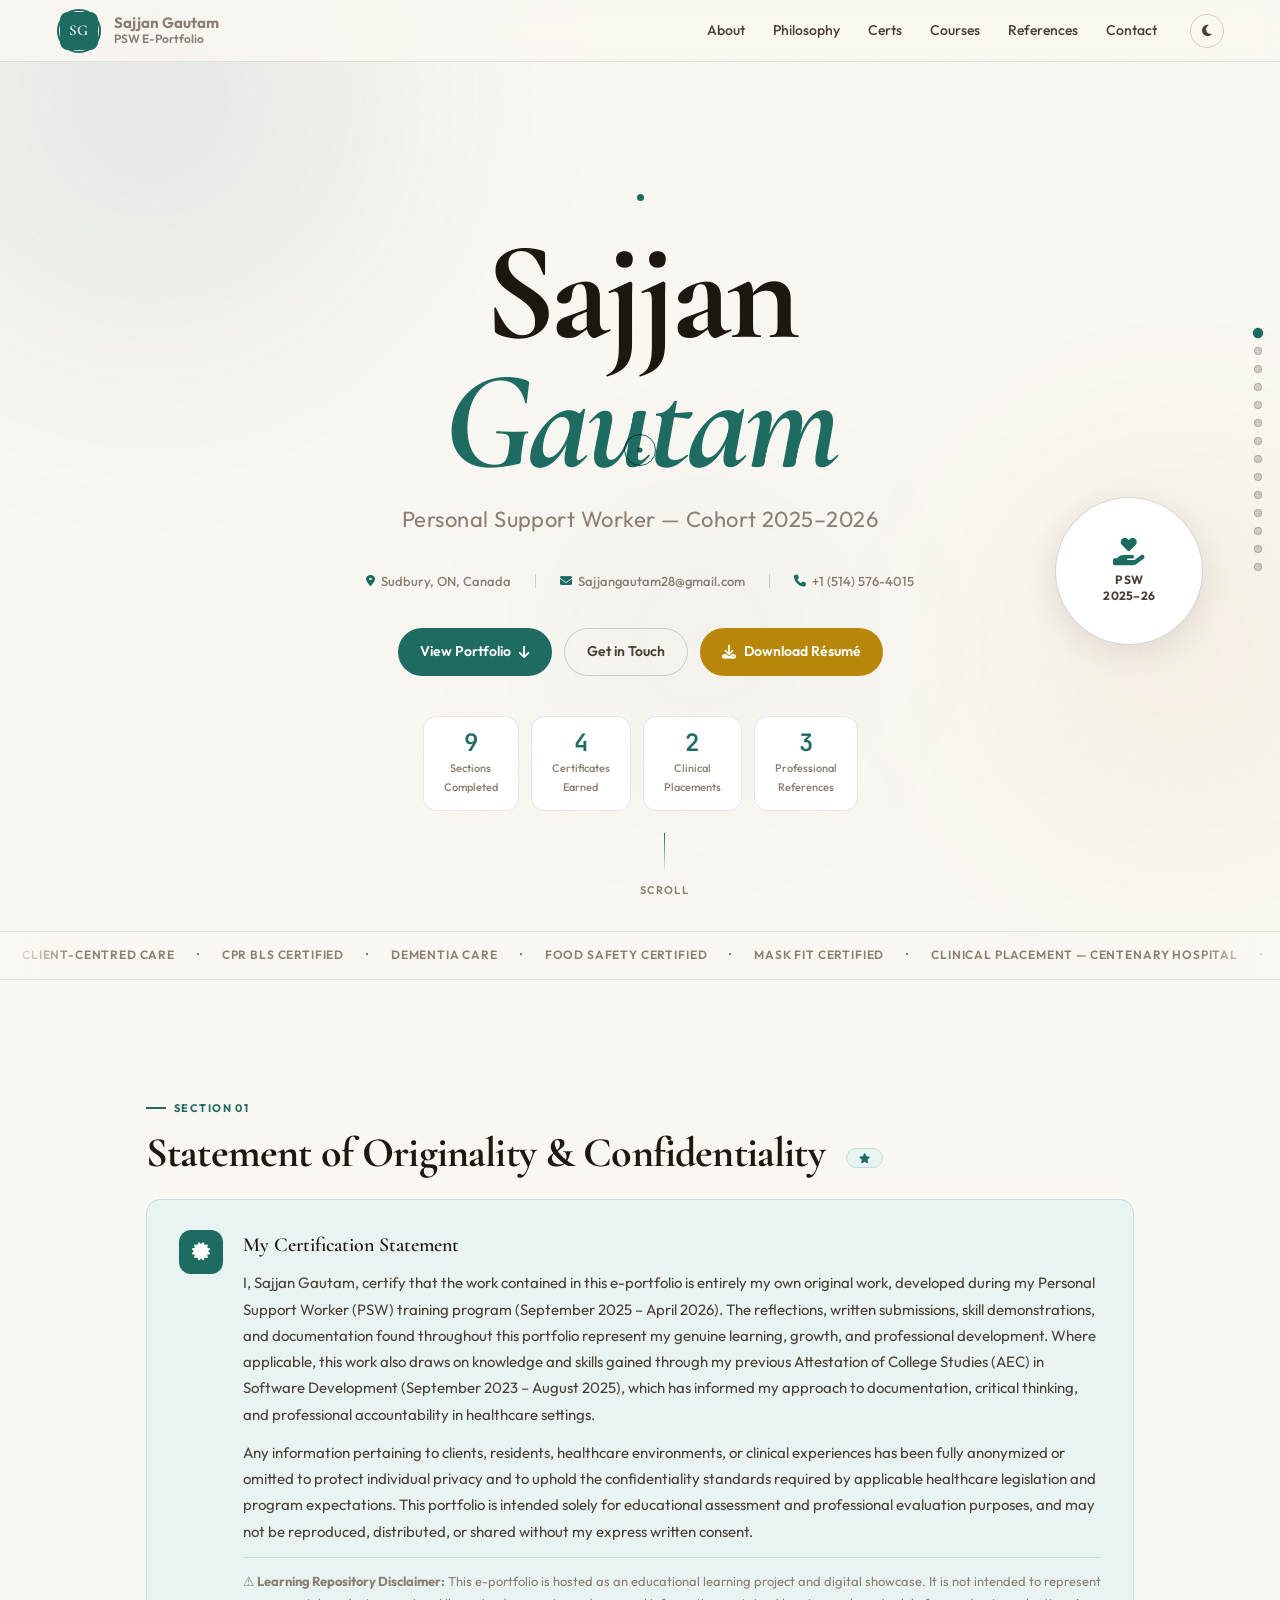
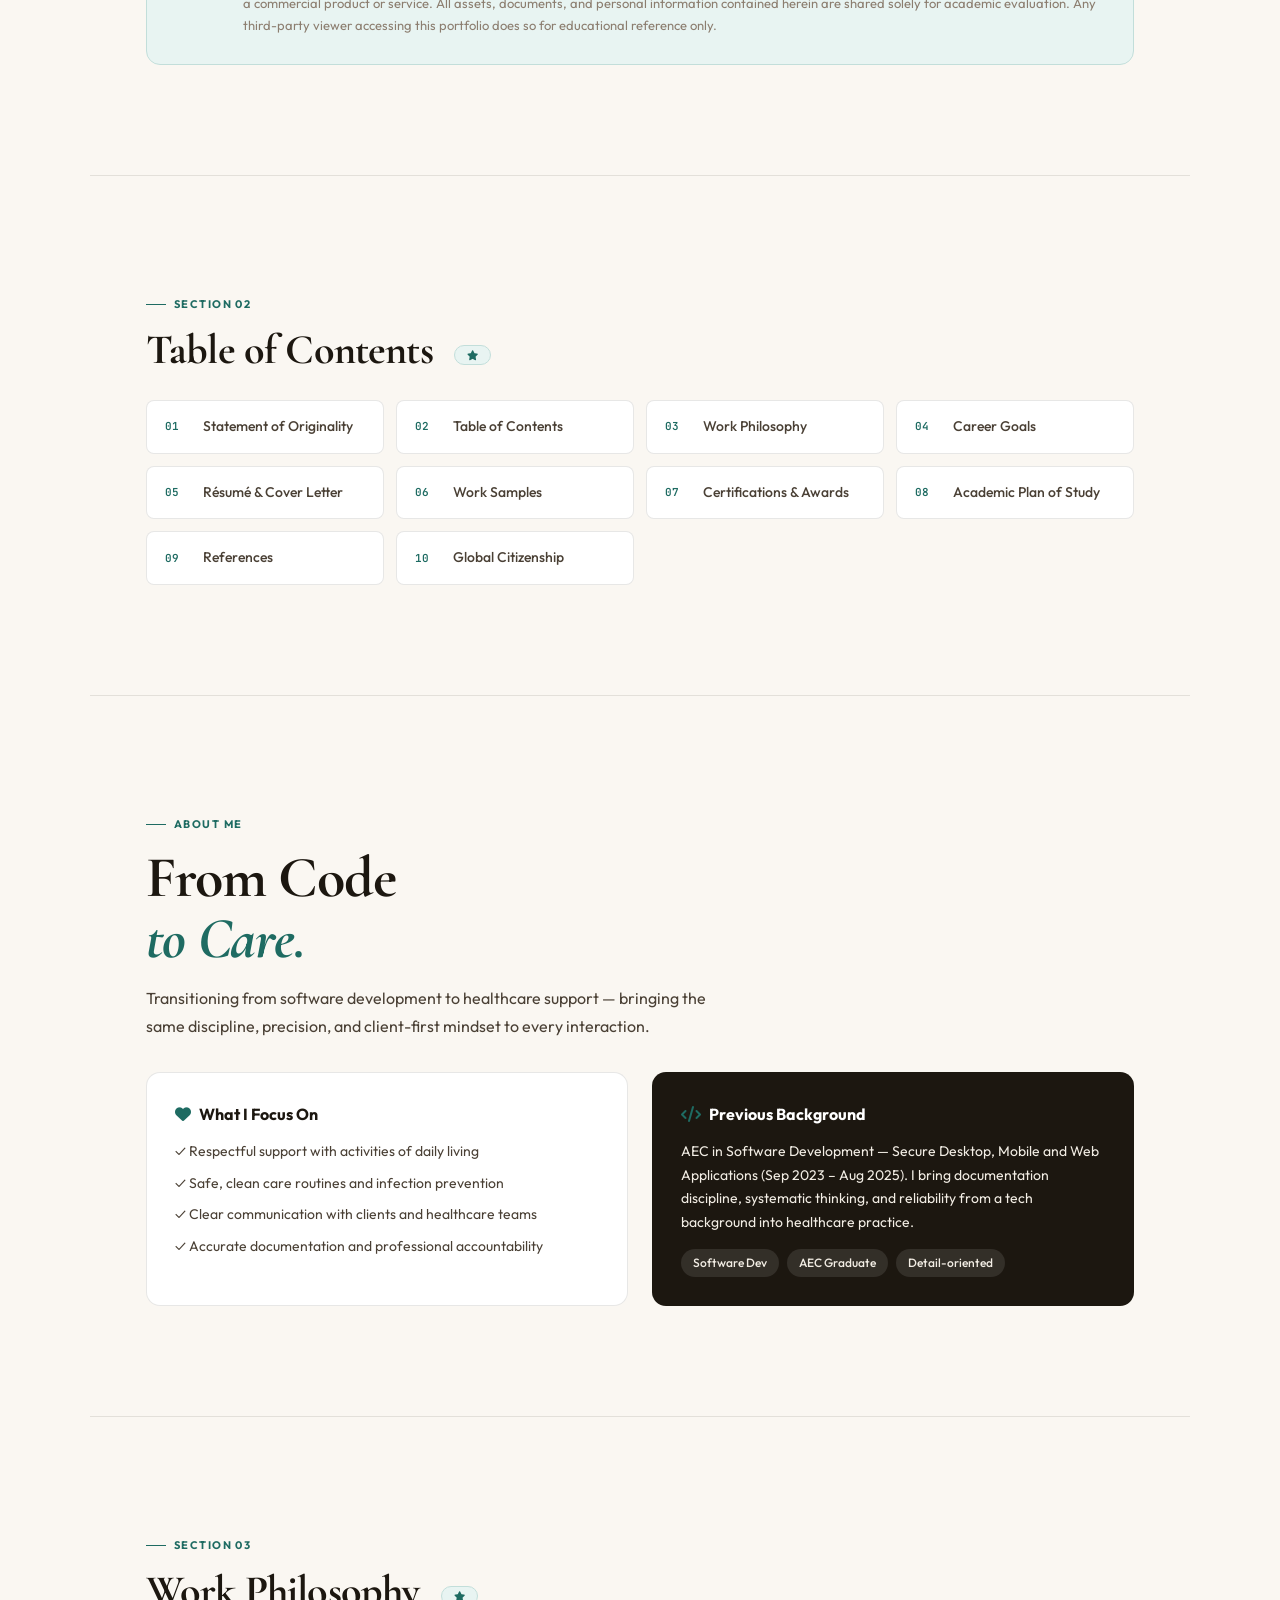
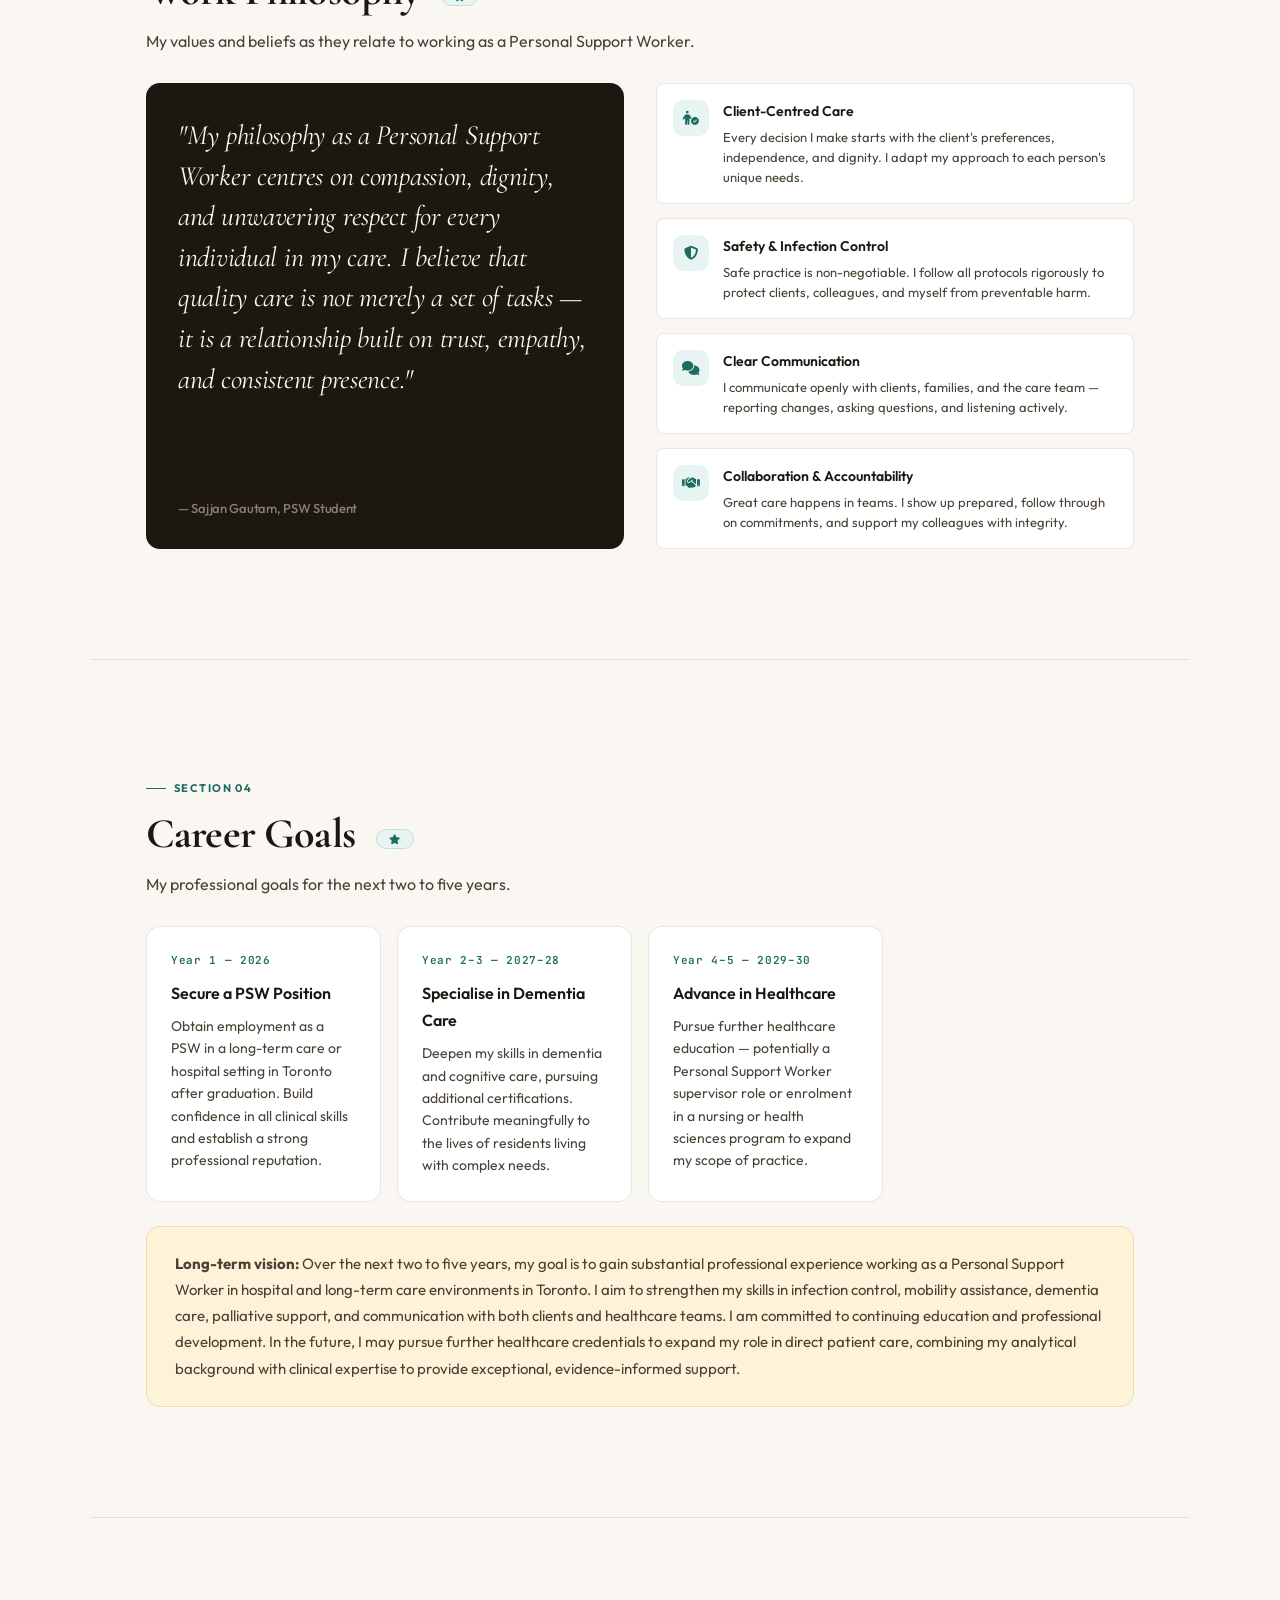
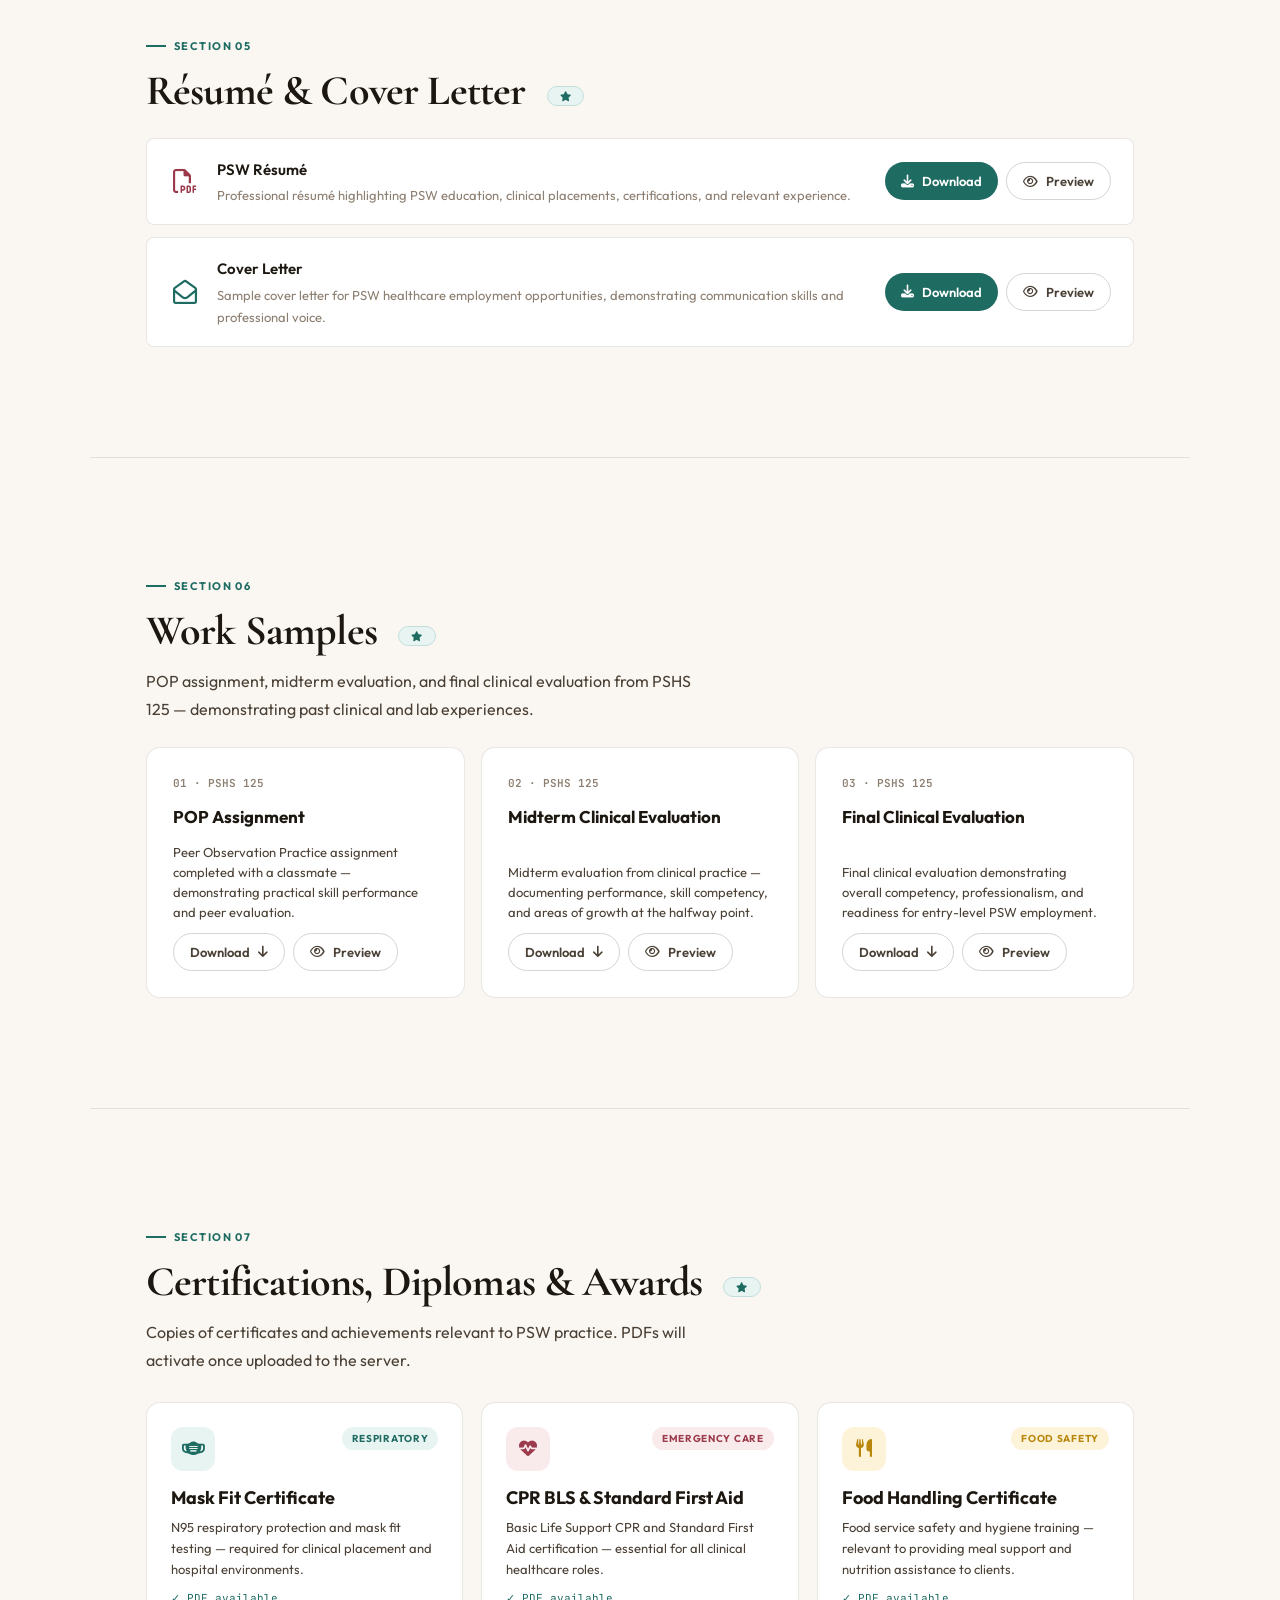
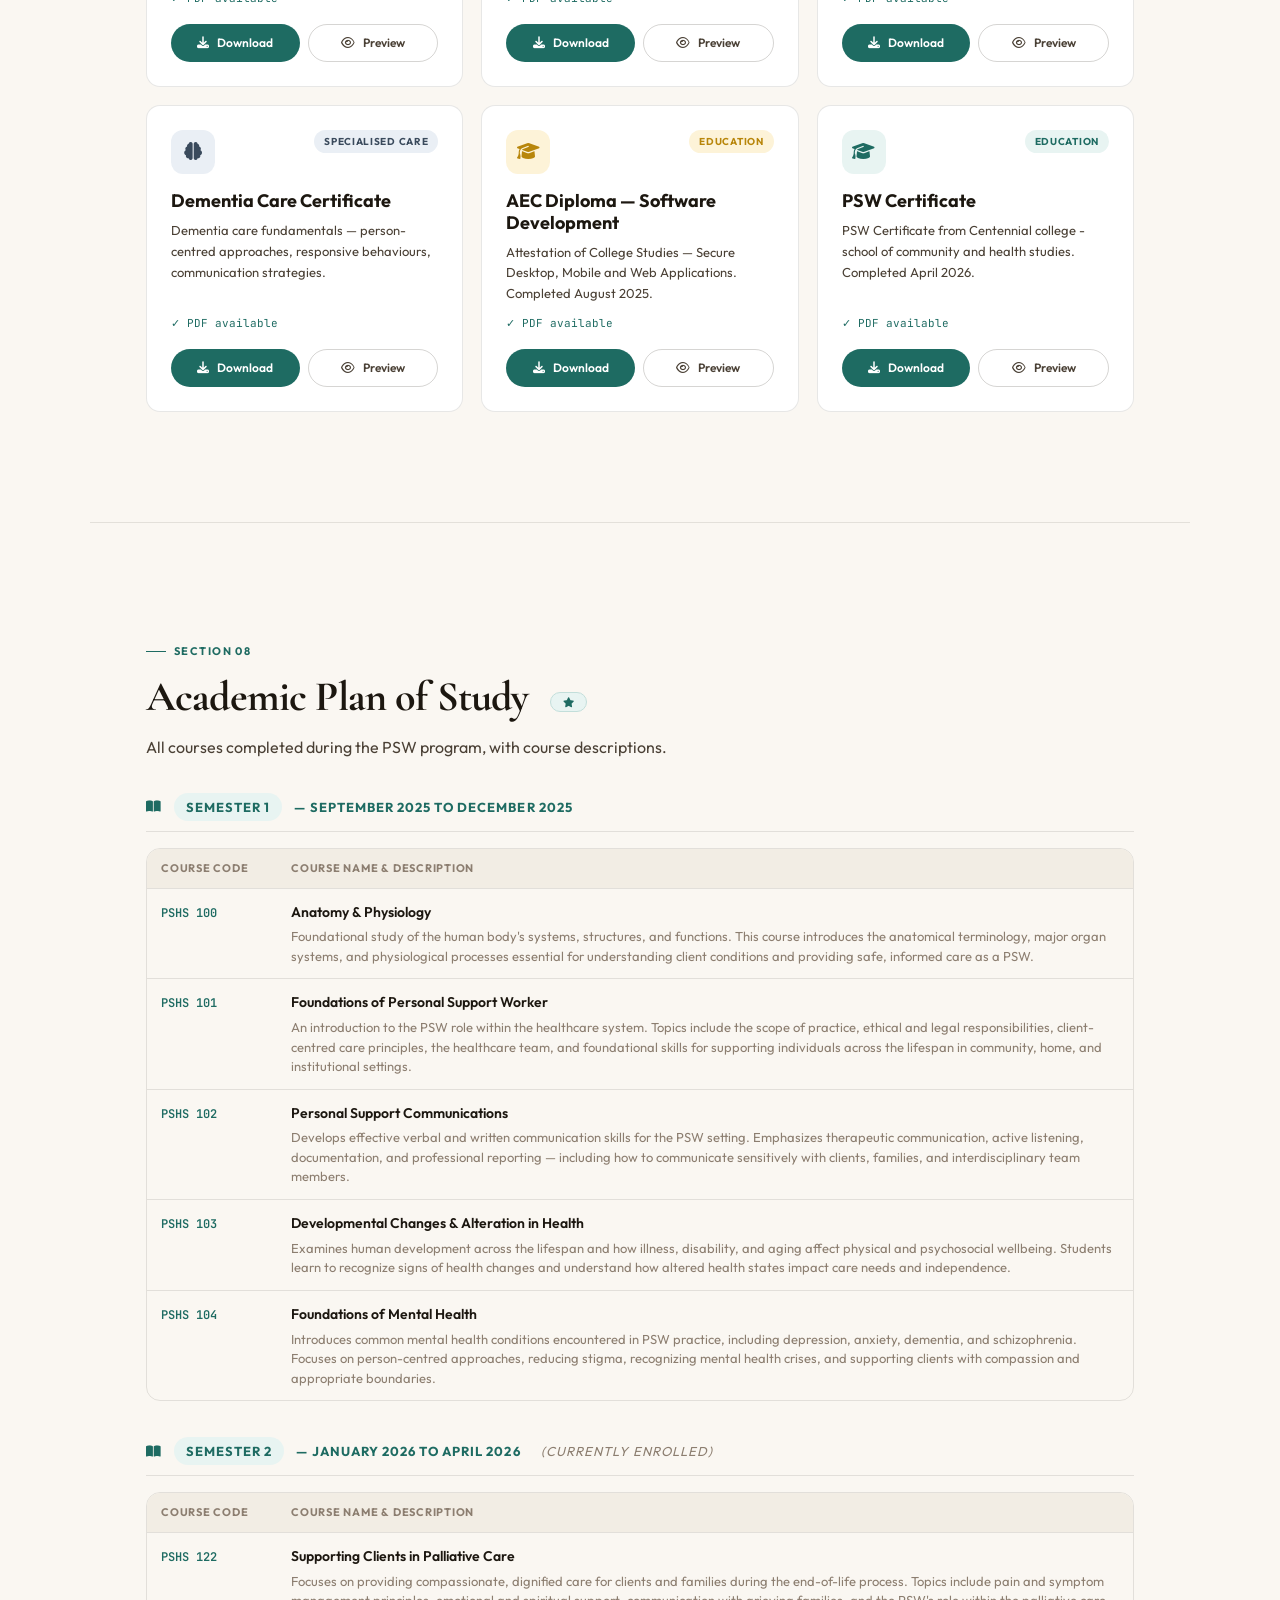
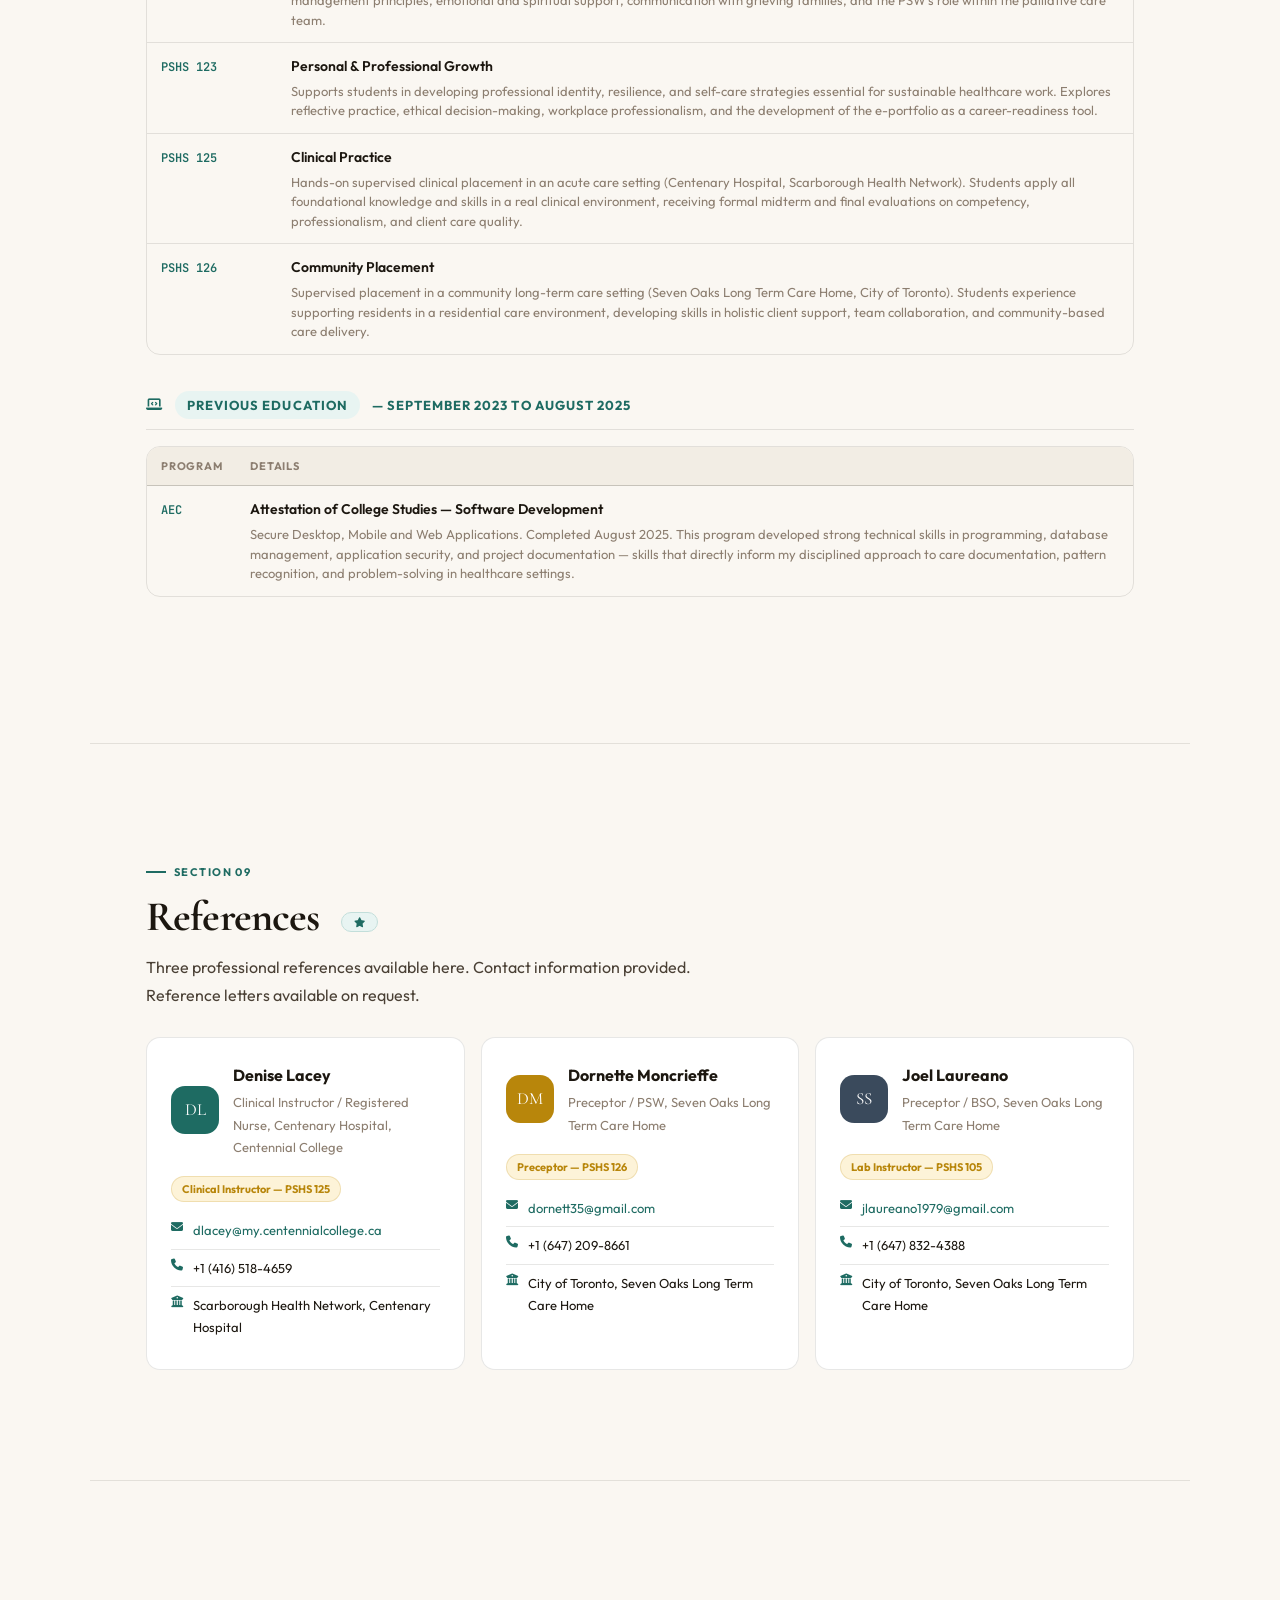
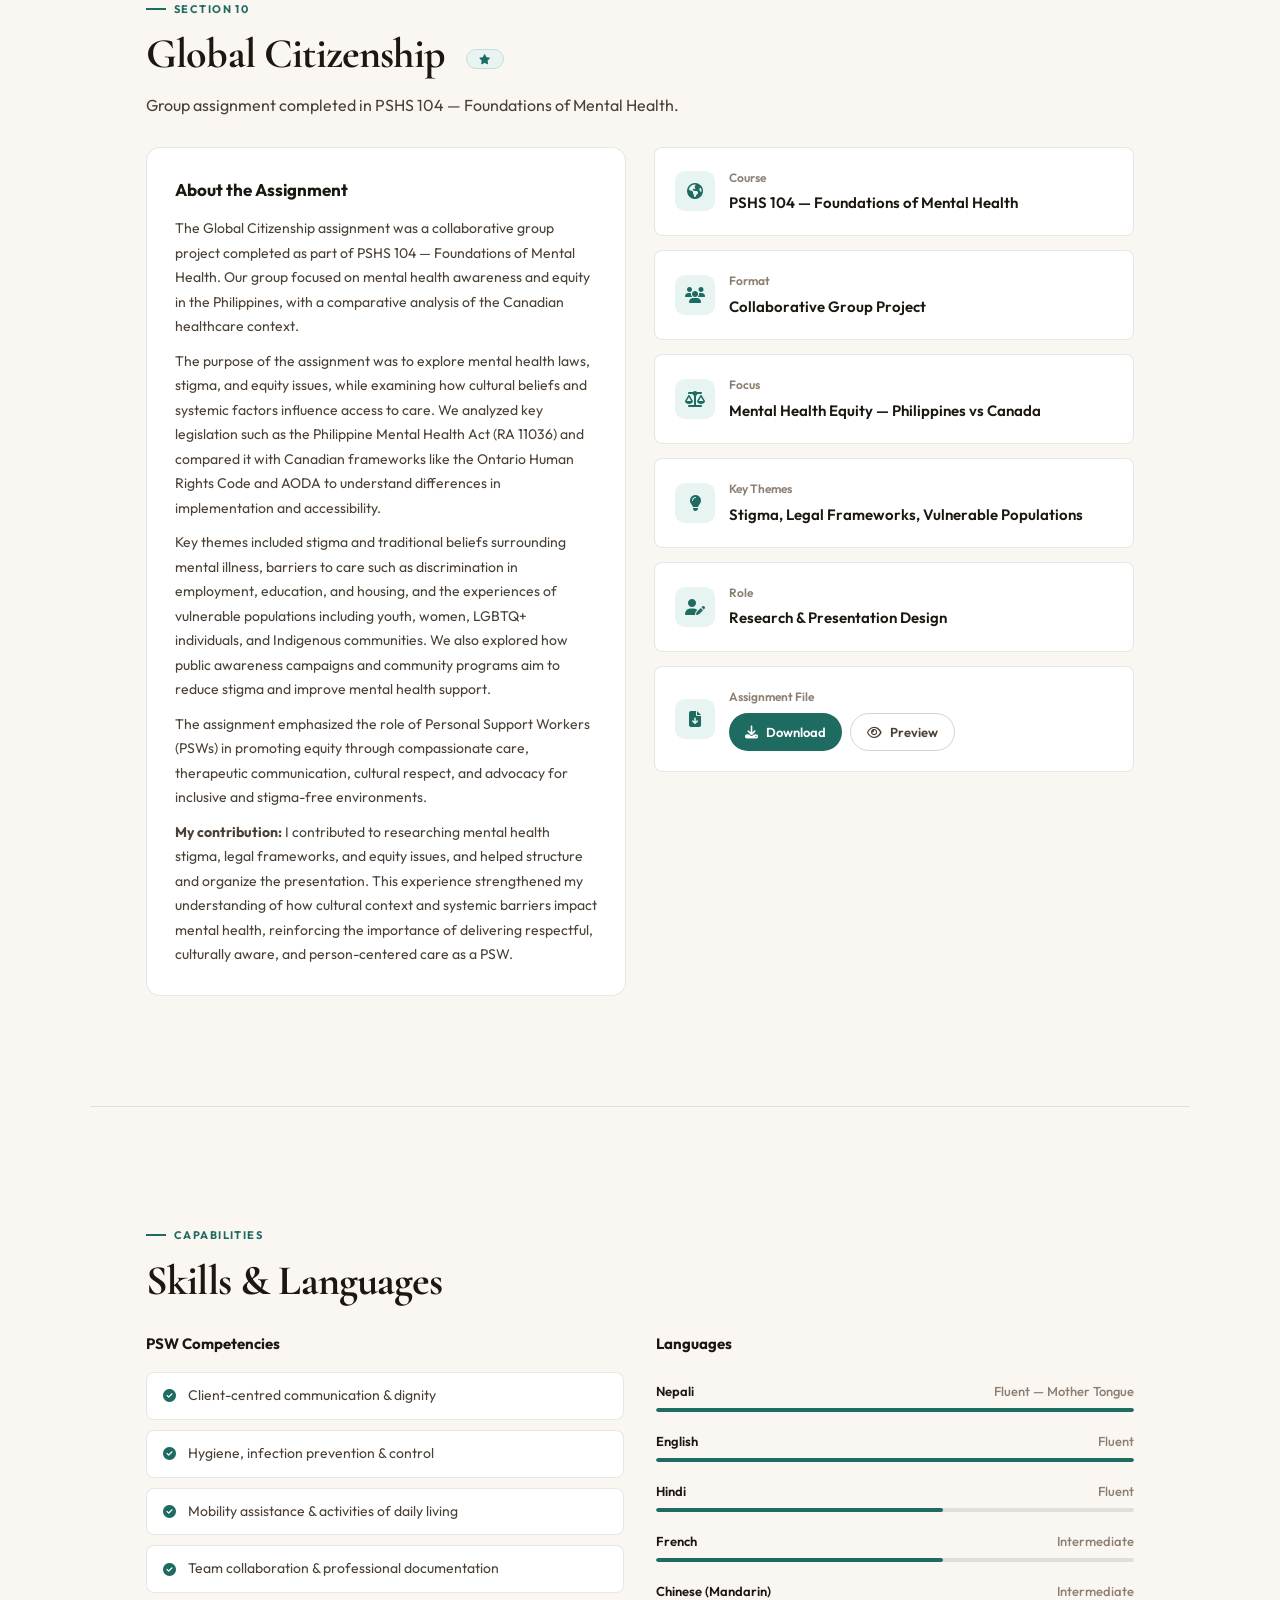
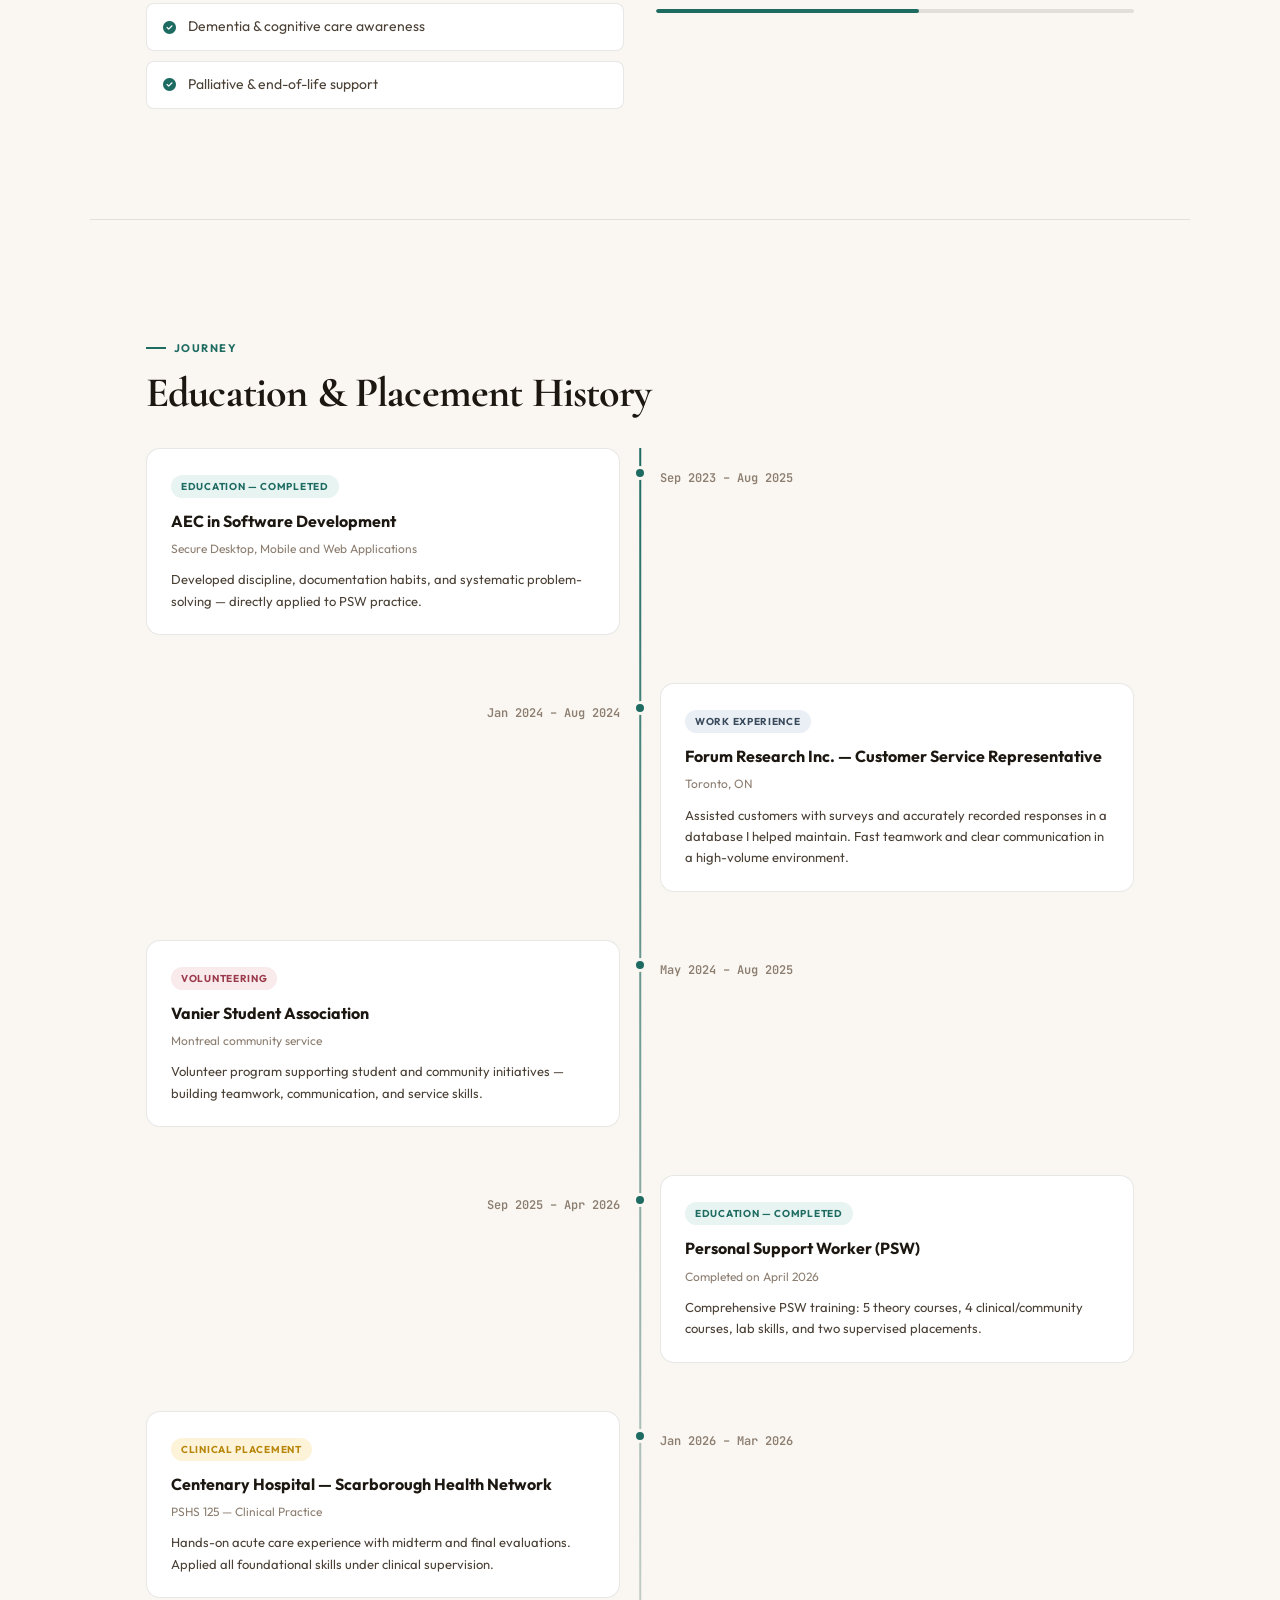
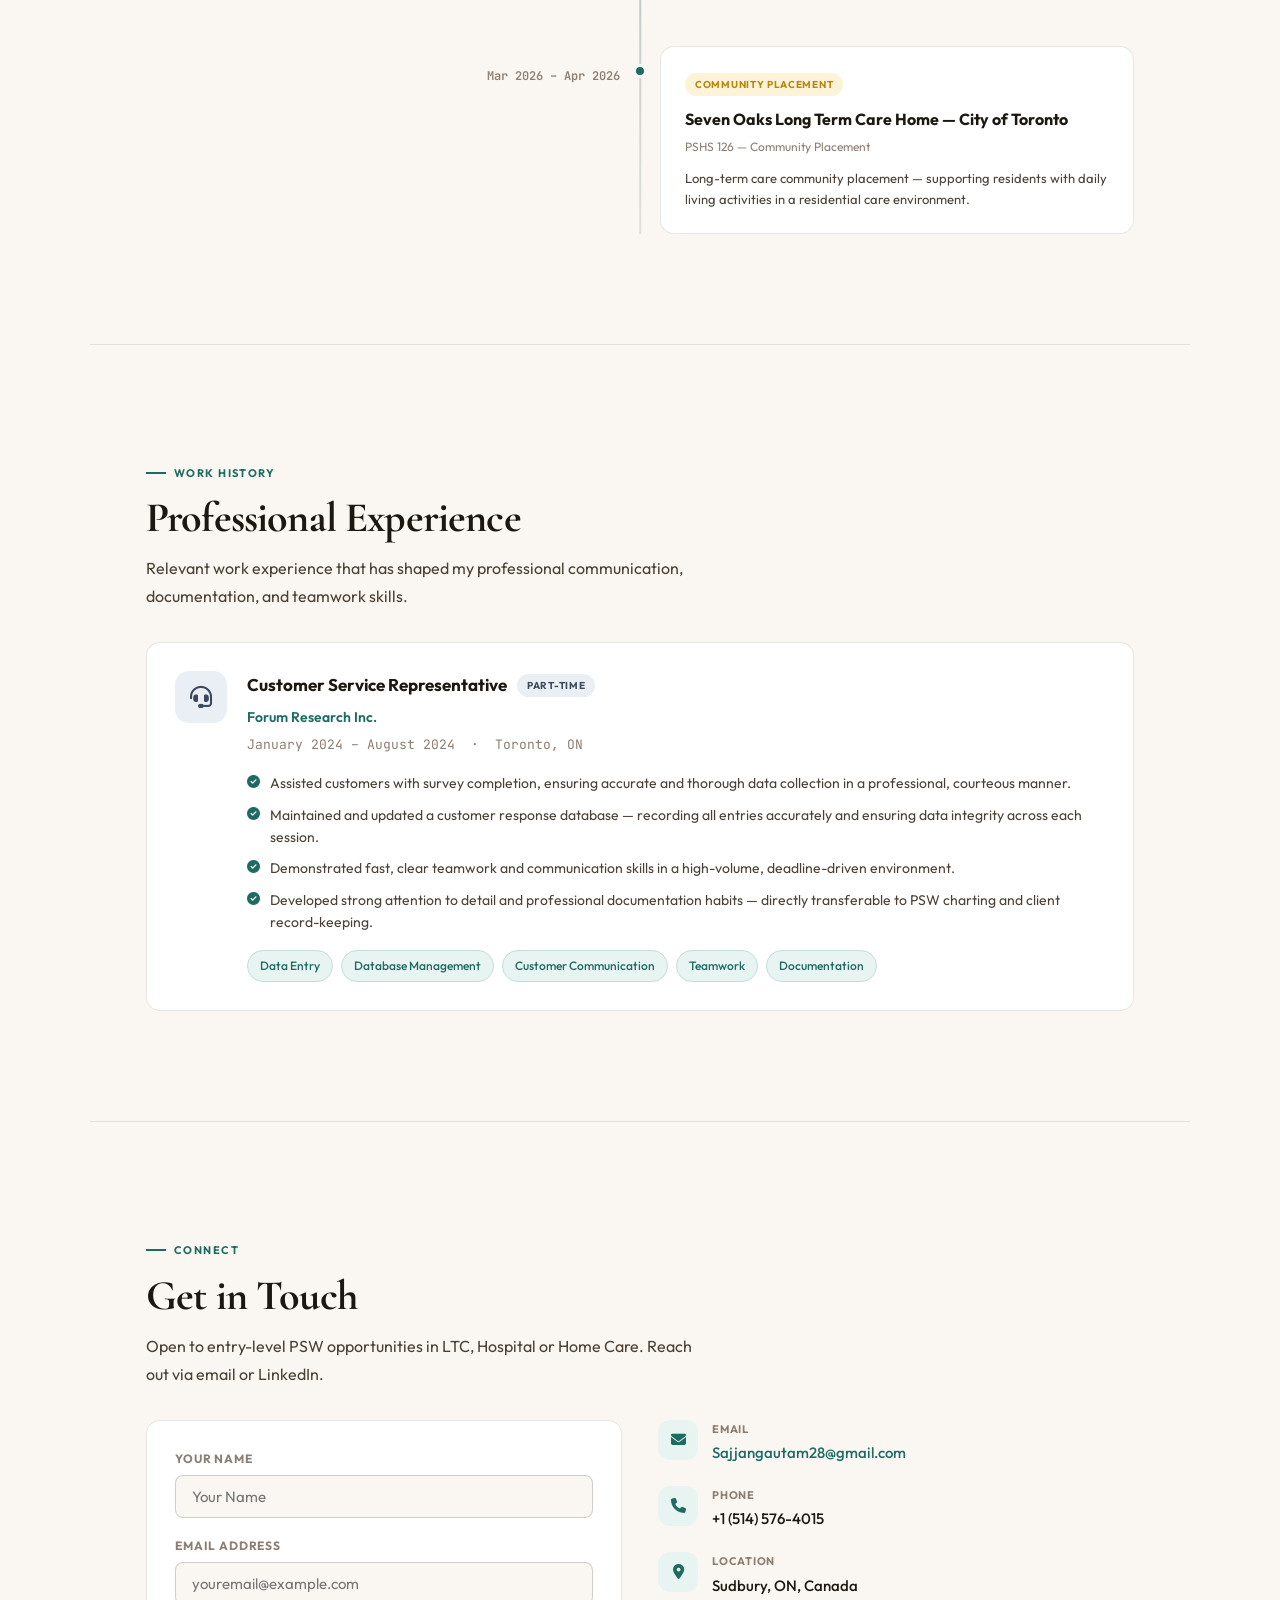
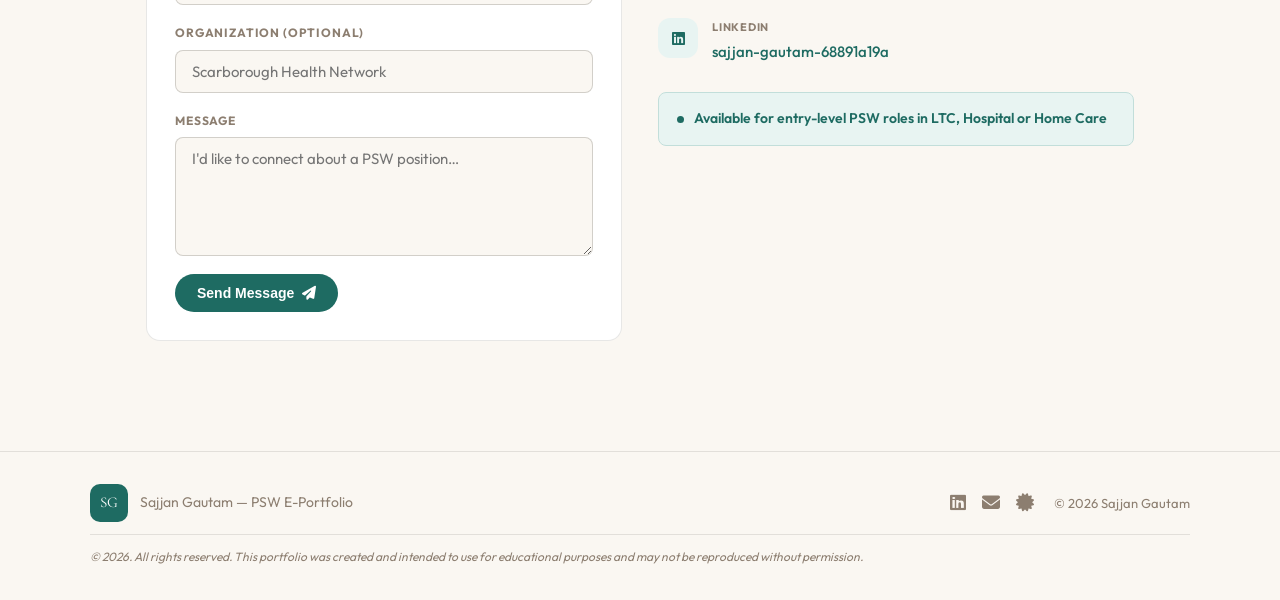
==== commit 4e3713d7: "All DONE" ====
--- a/index.html
+++ b/index.html
@@ -389,7 +389,7 @@
         </div>
         </article>
 
-        <article class="cert-card" data-cert data-cert-file="assets/certificates/Driving-License.pdf">
+        <article class="cert-card" data-cert data-cert-file="assets/certificates/psw-diploma.pdf">
         <div class="cert-top"><div class="cert-ico ico-teal"><i class="fa-solid fa-graduation-cap"></i></div><span class="cert-badge b-teal">Education</span></div>
         <div class="cert-name">PSW Certificate</div>
         <p class="cert-desc">PSW Certificate from Centennial college - school of community and health studies. Completed April 2026.</p>
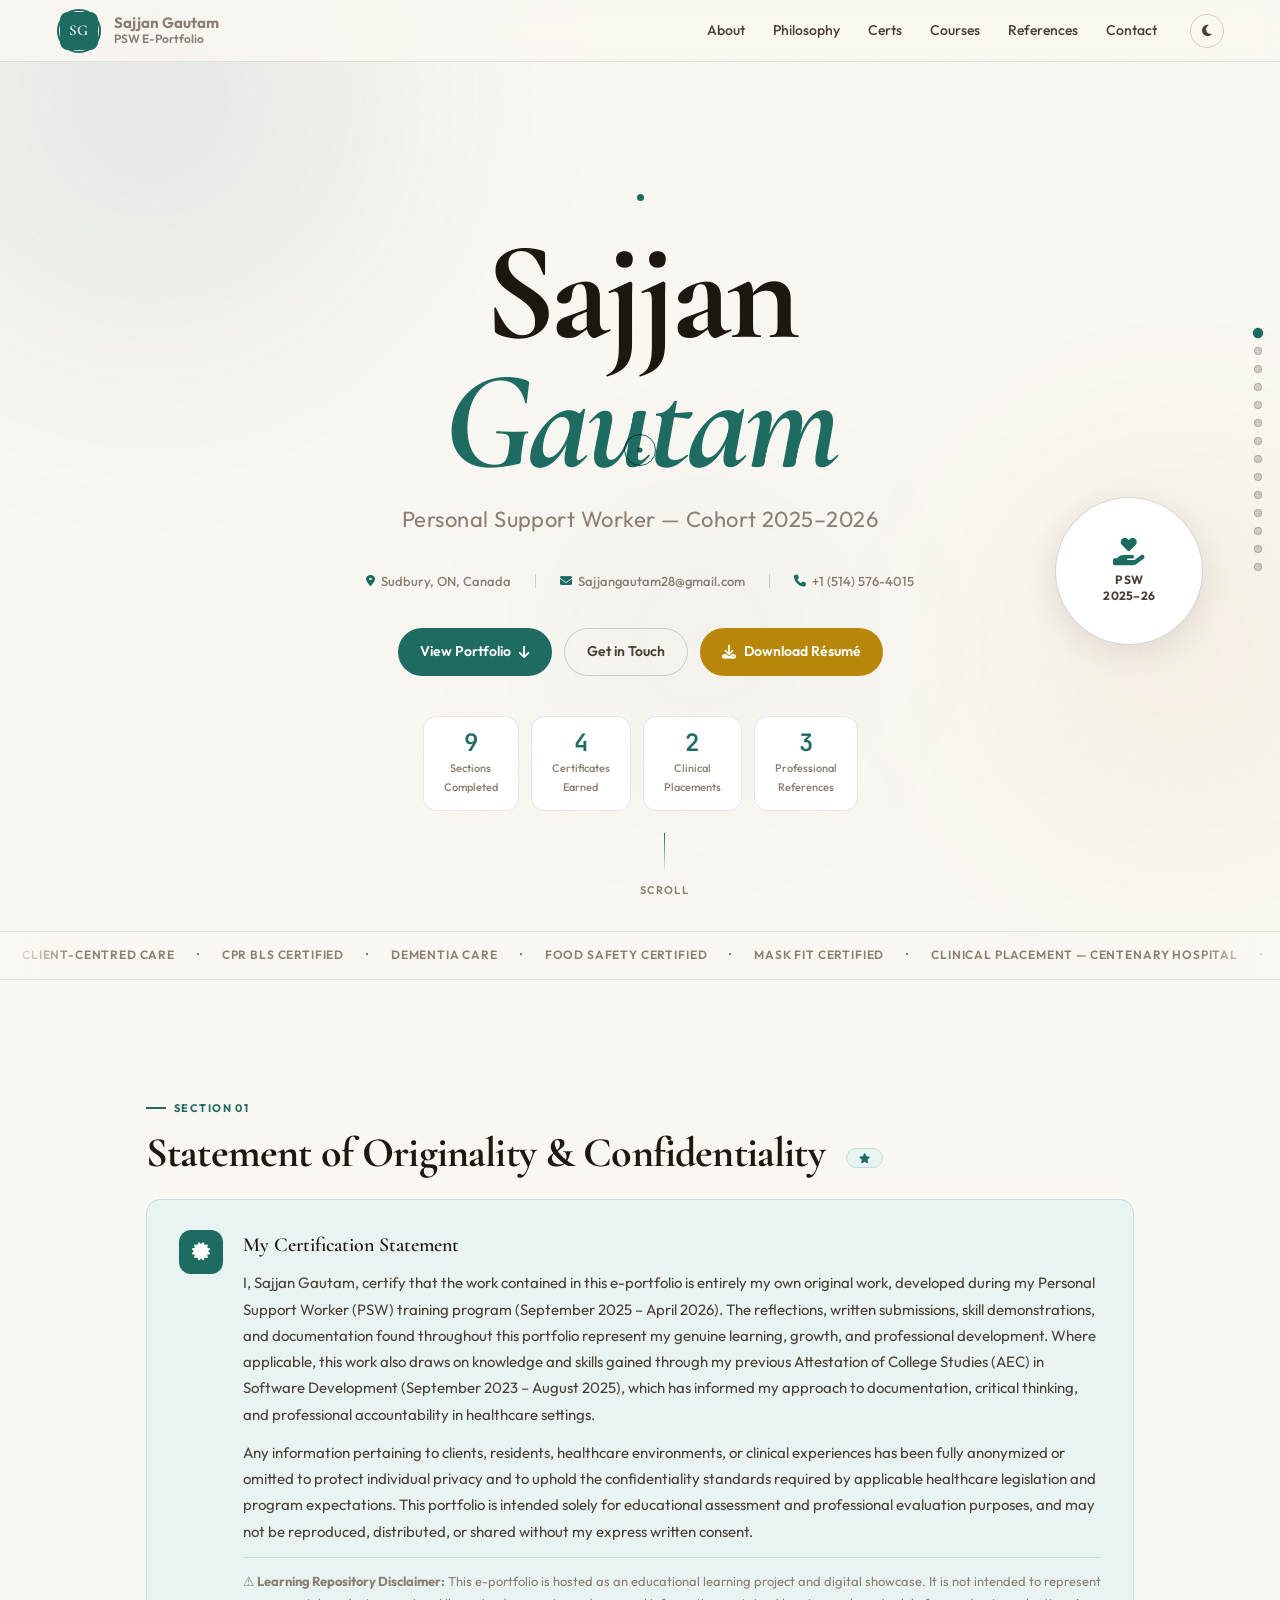
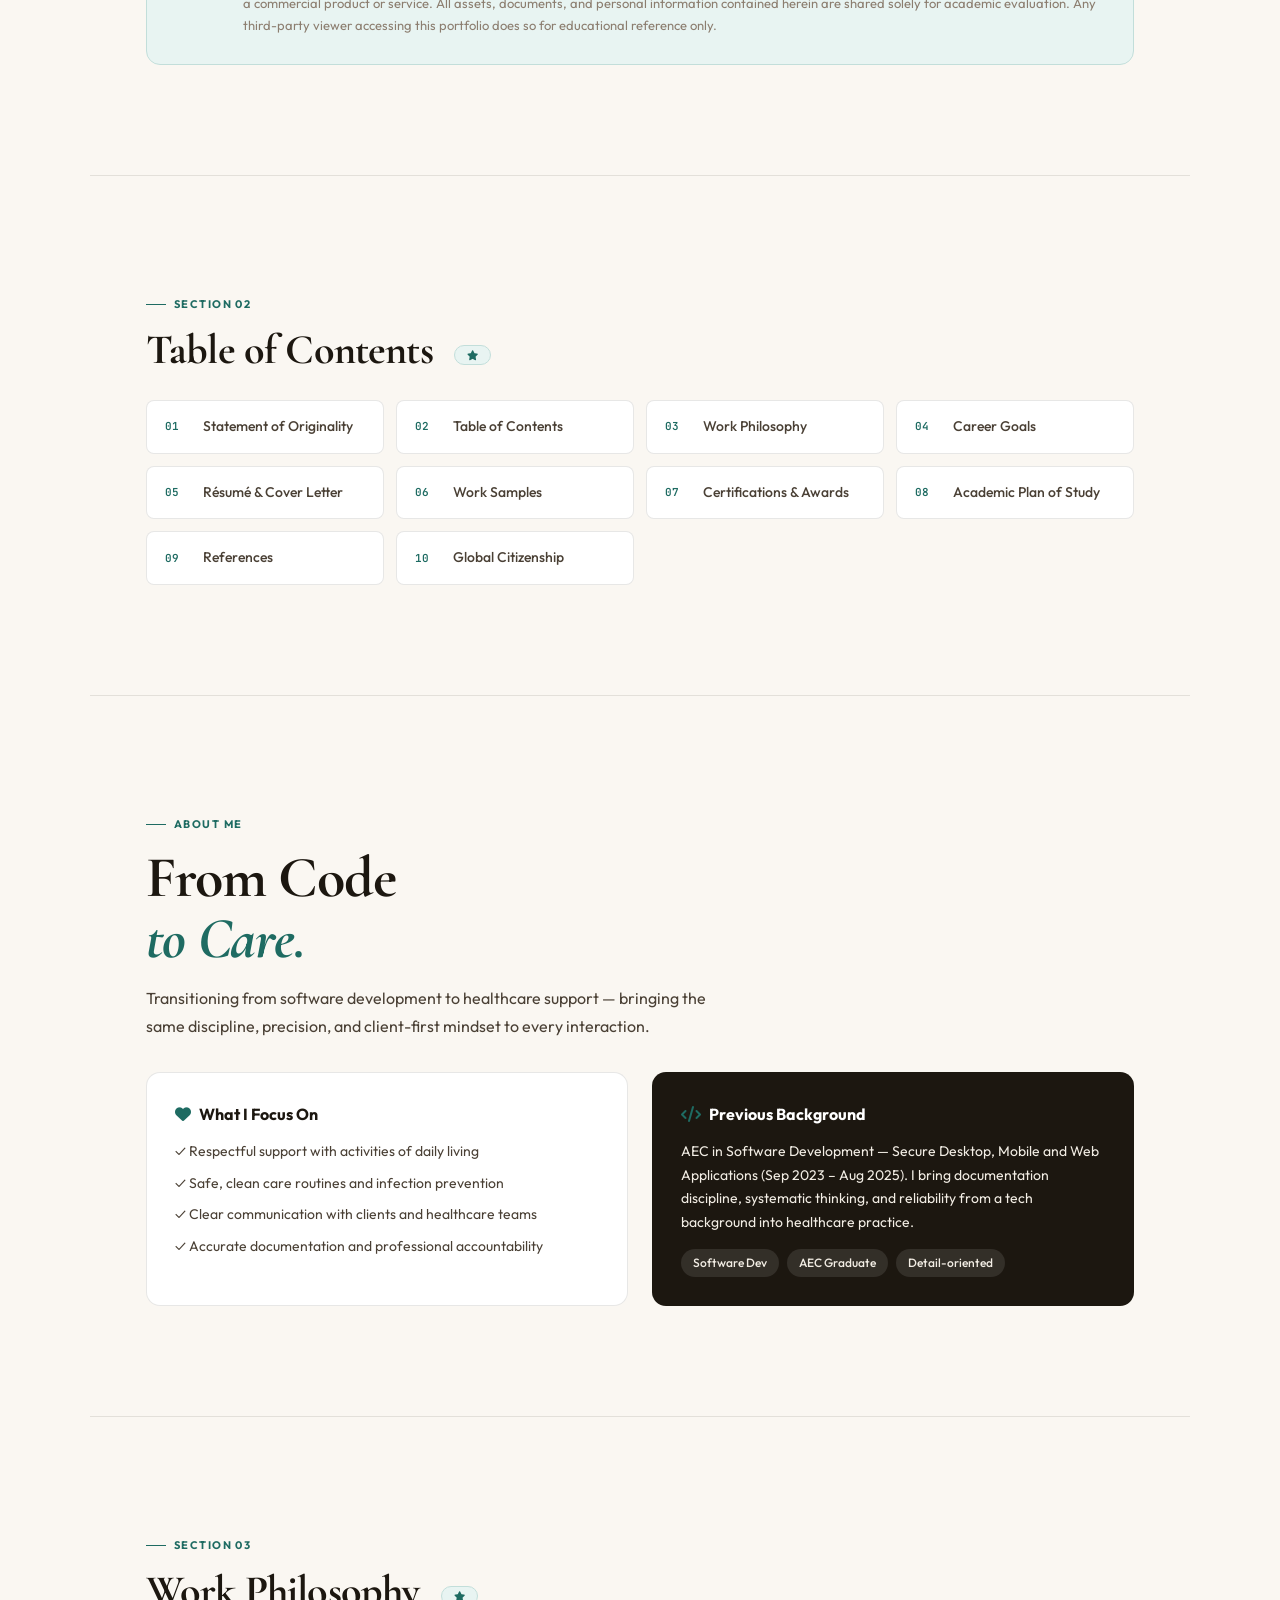
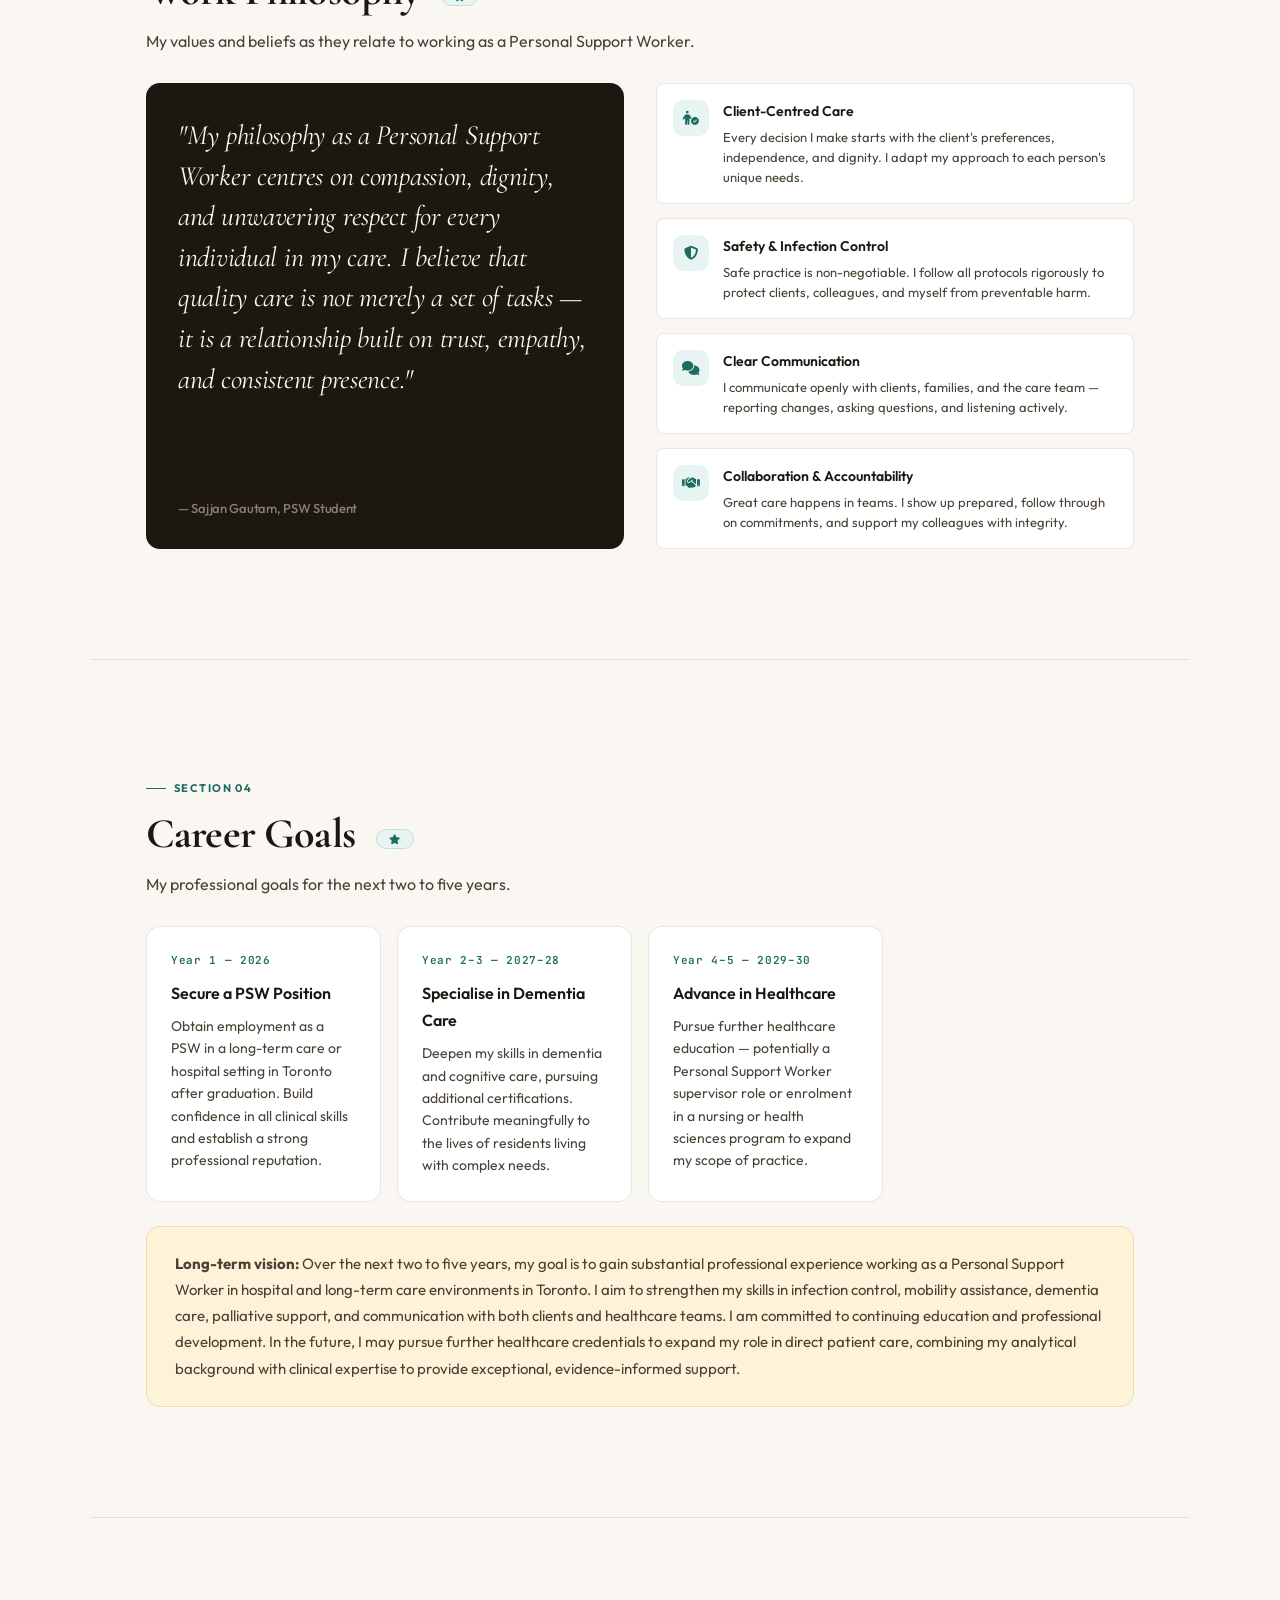
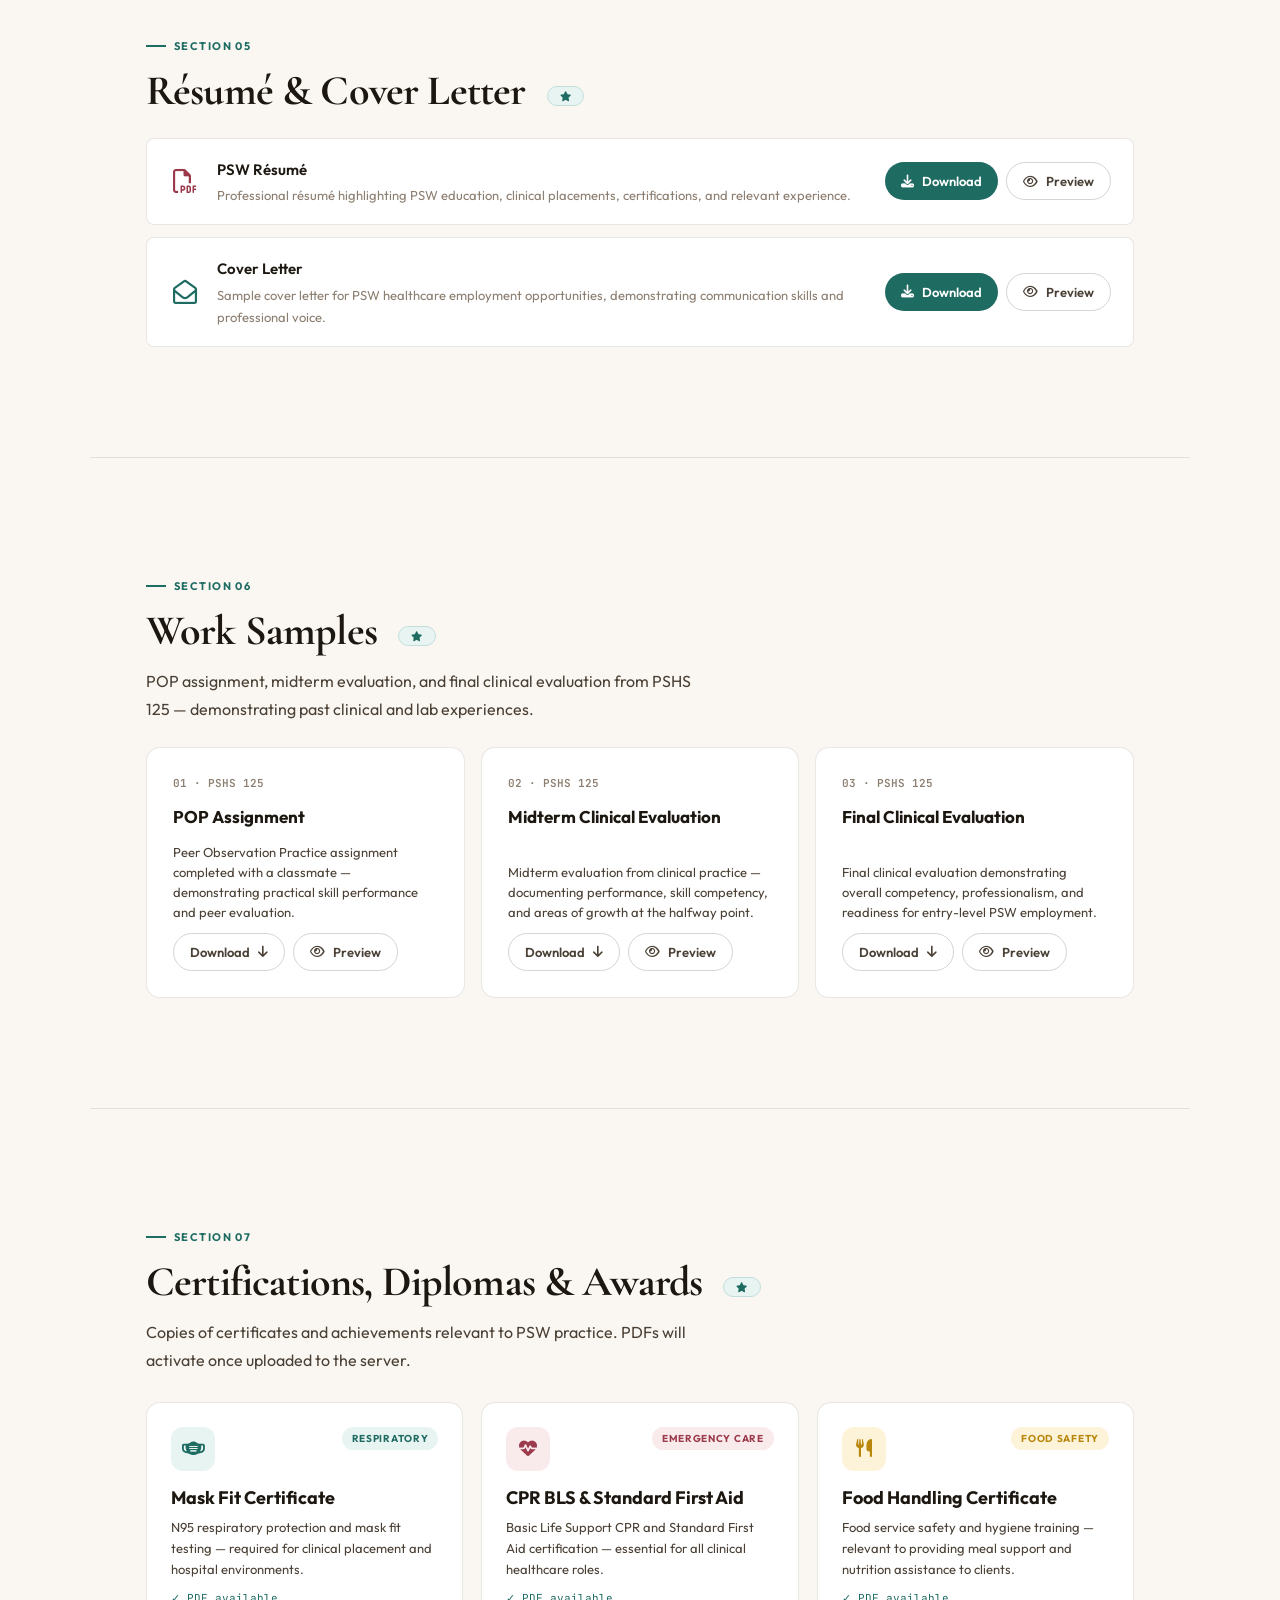
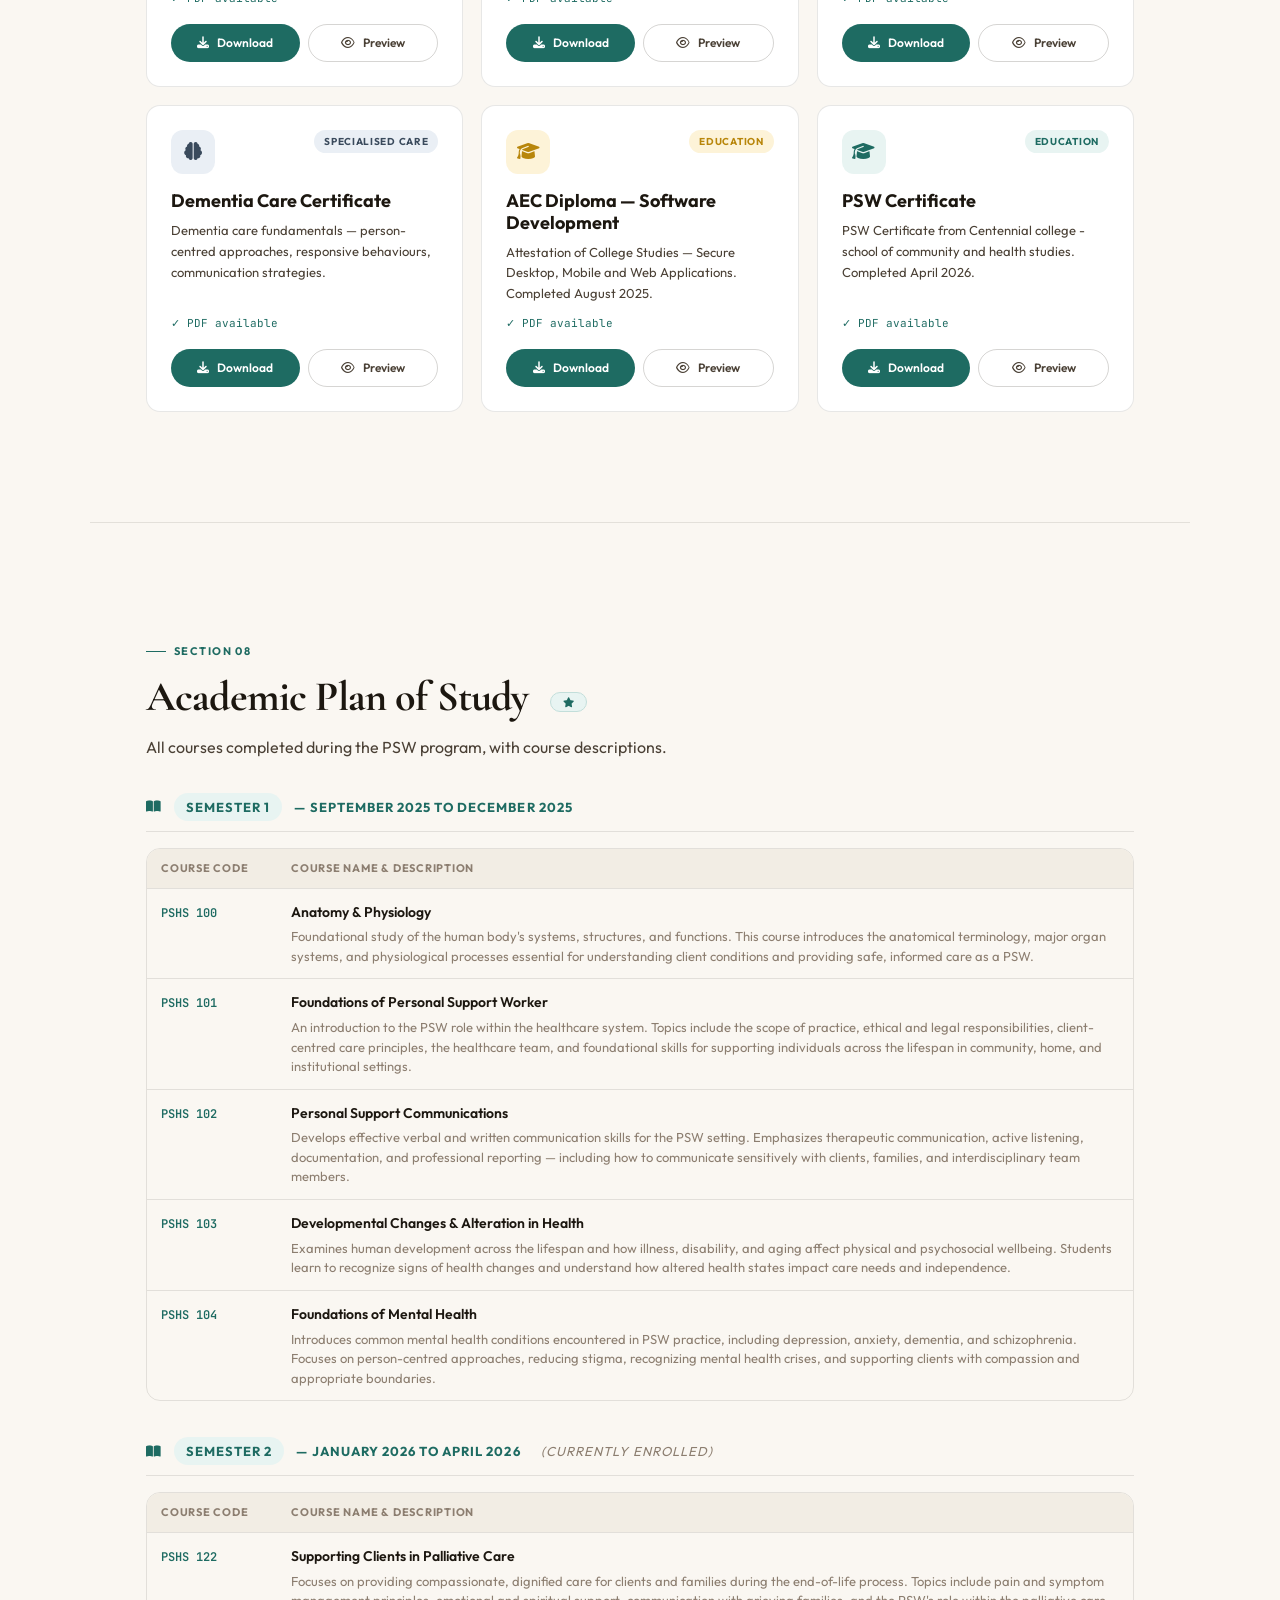
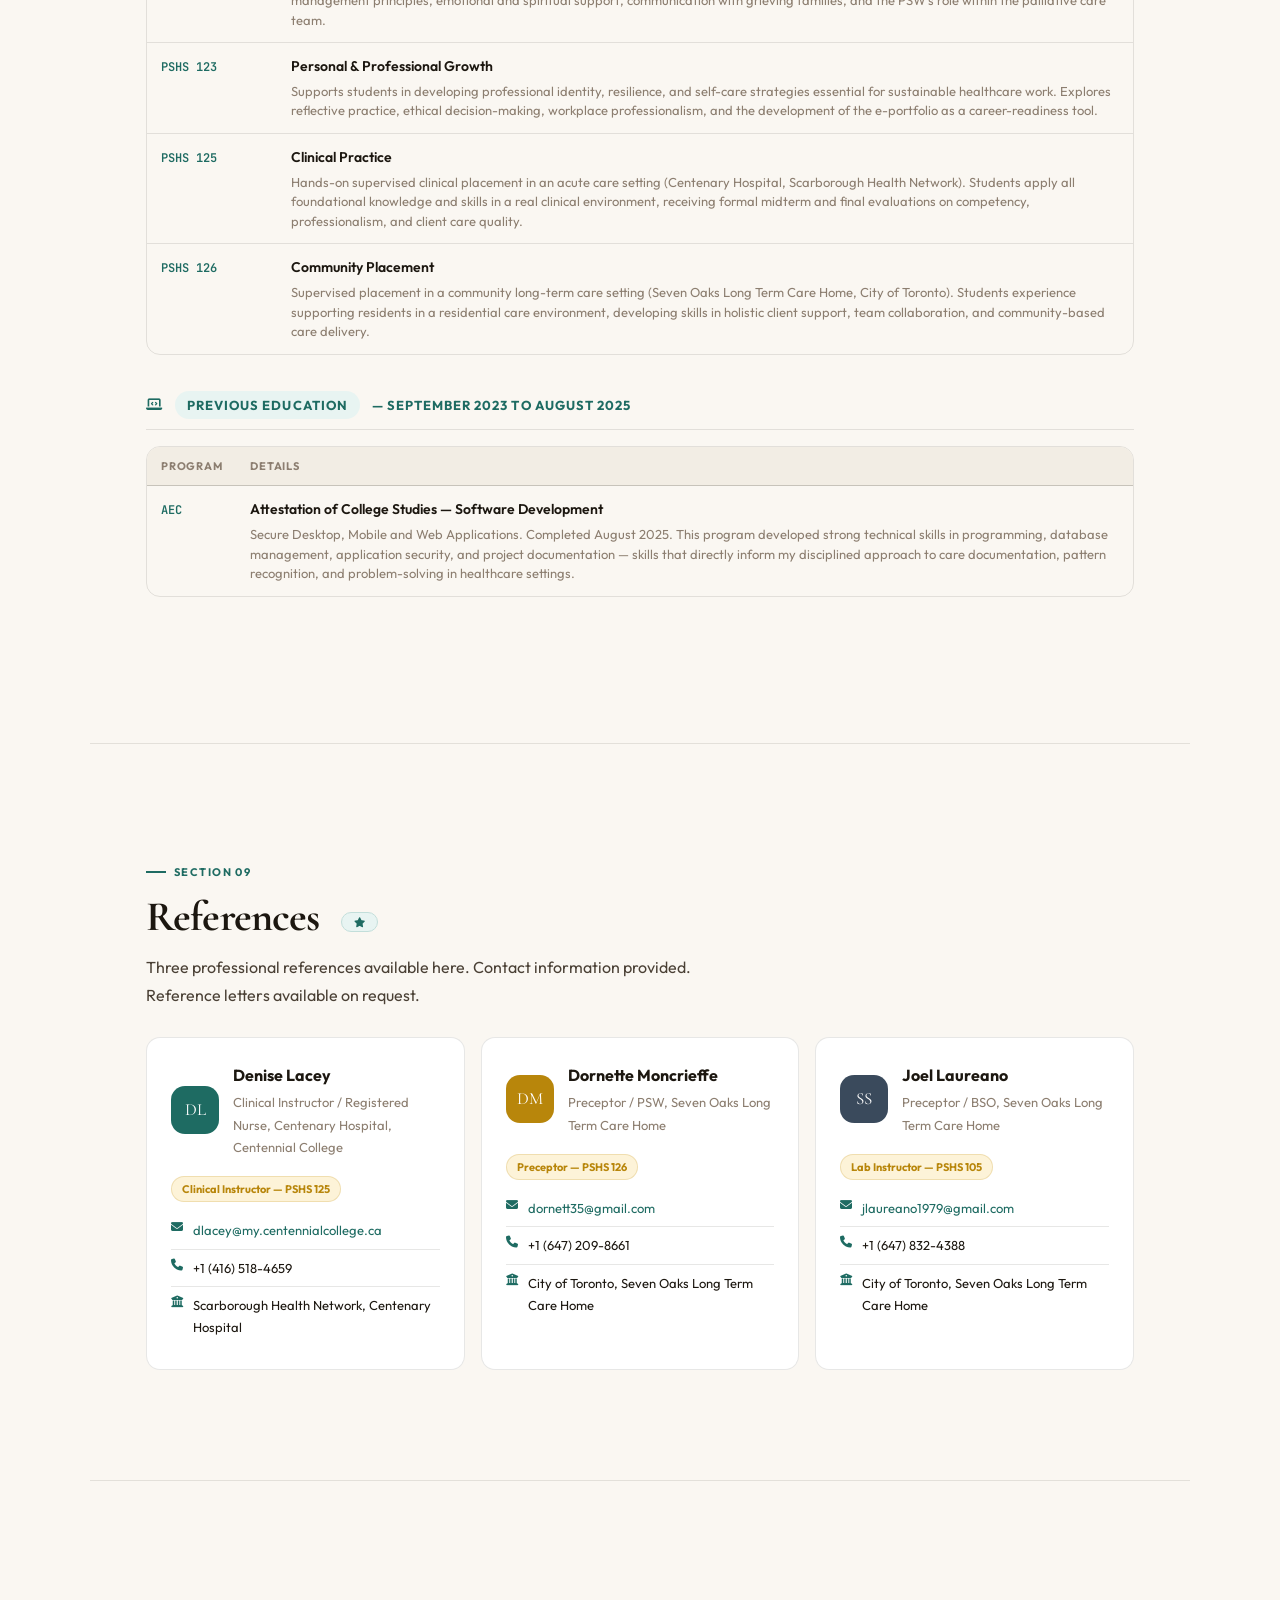
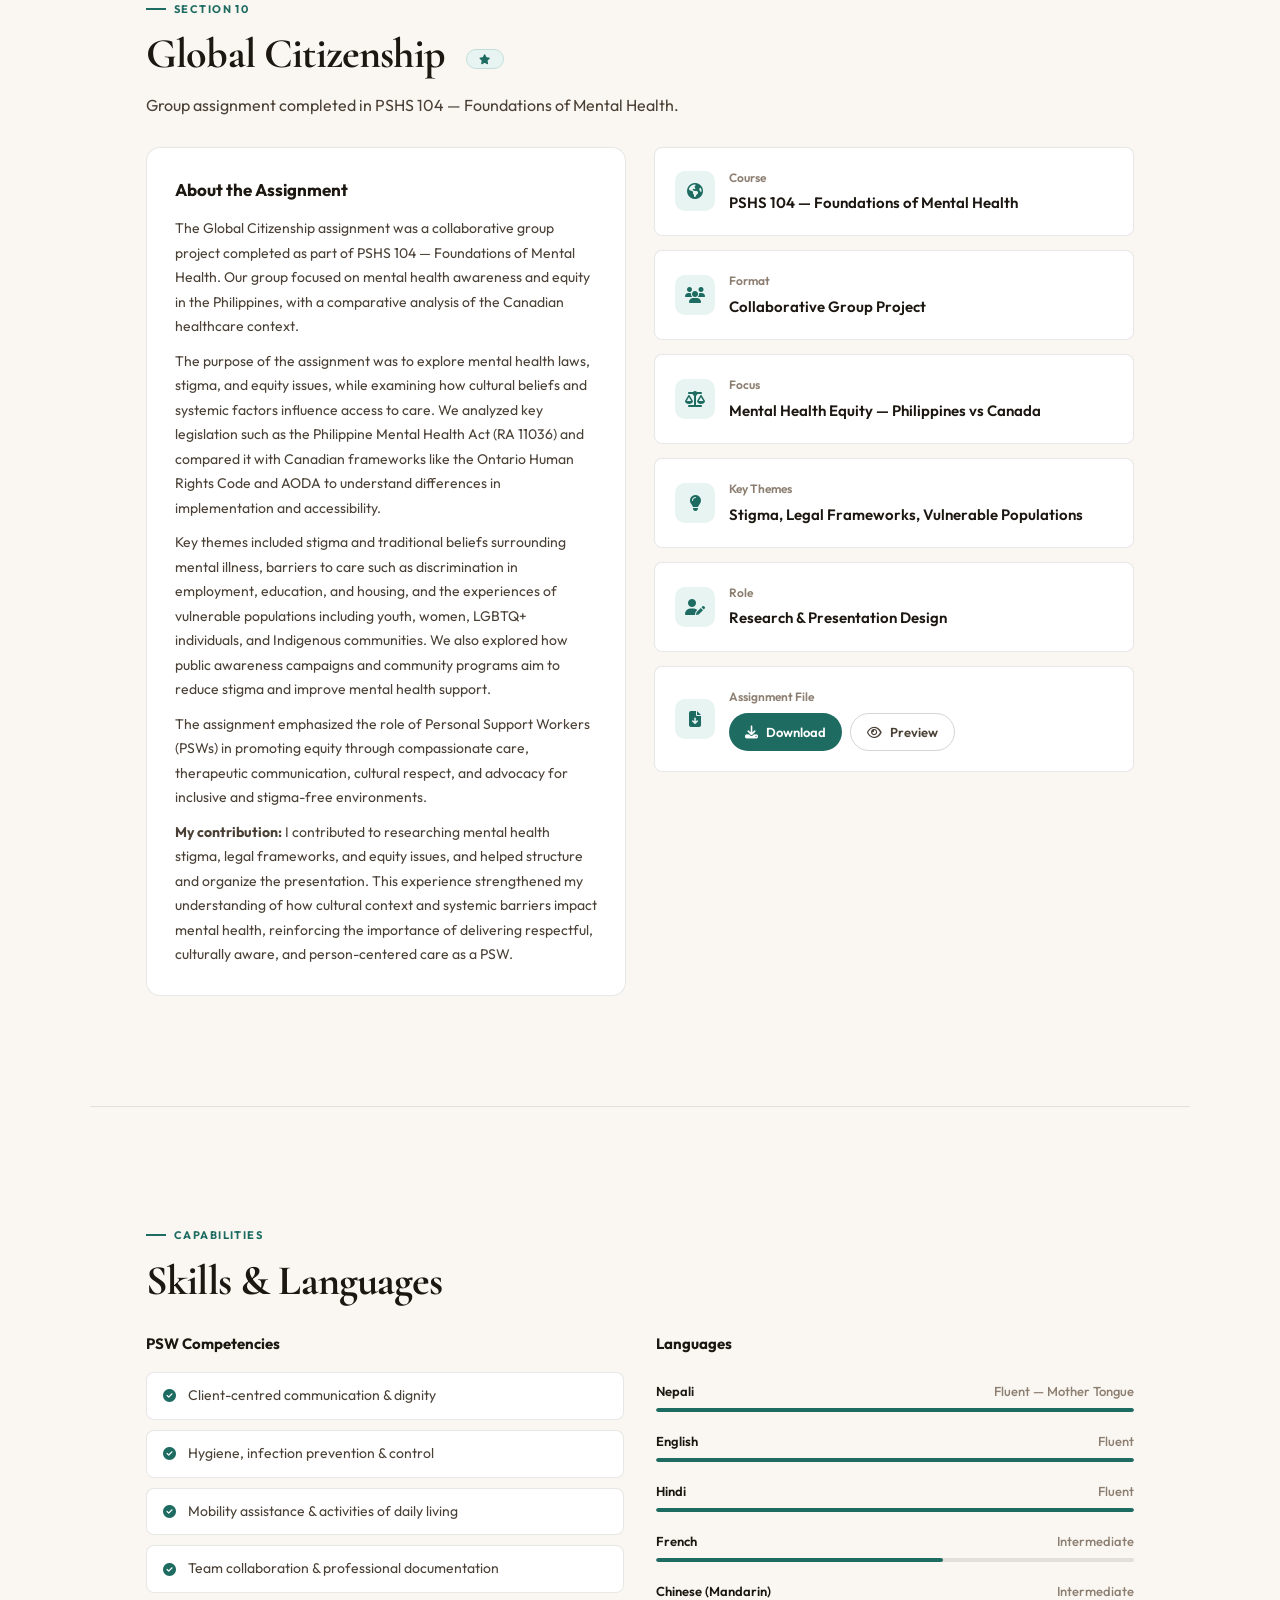
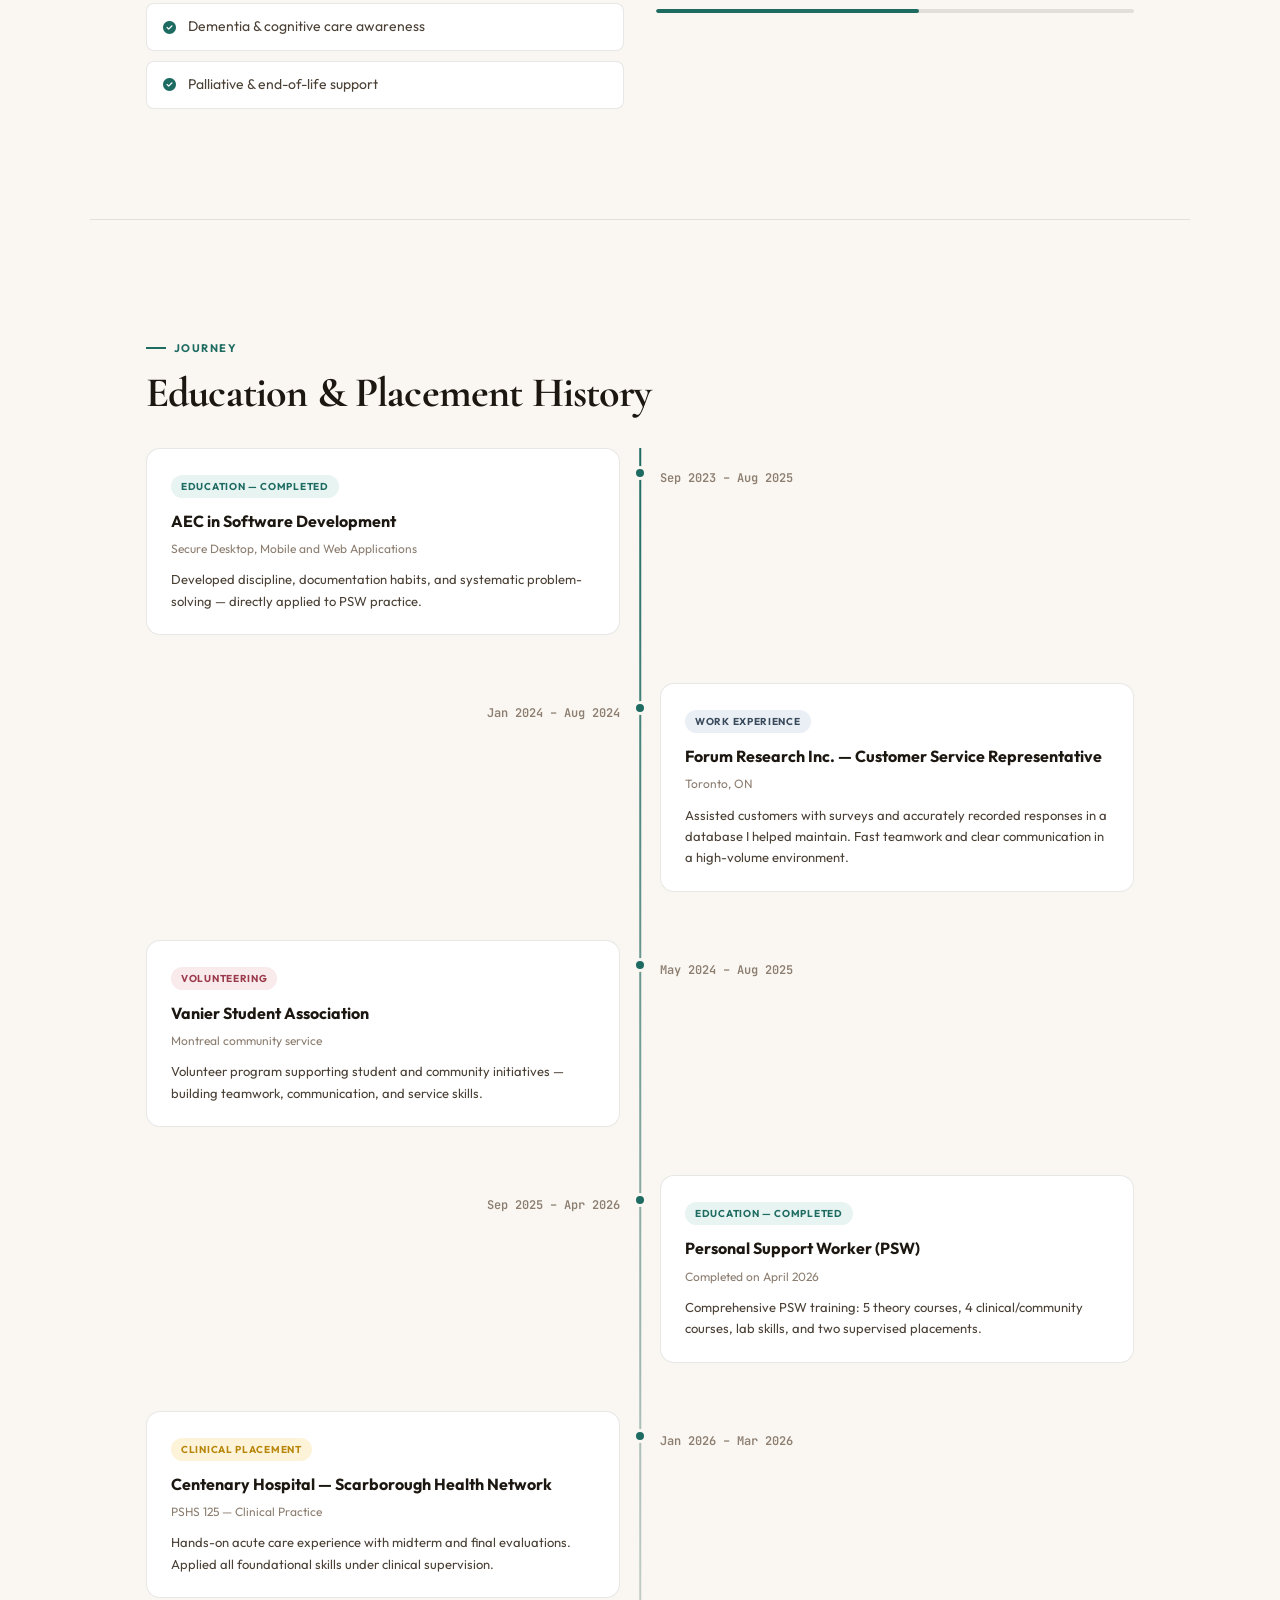
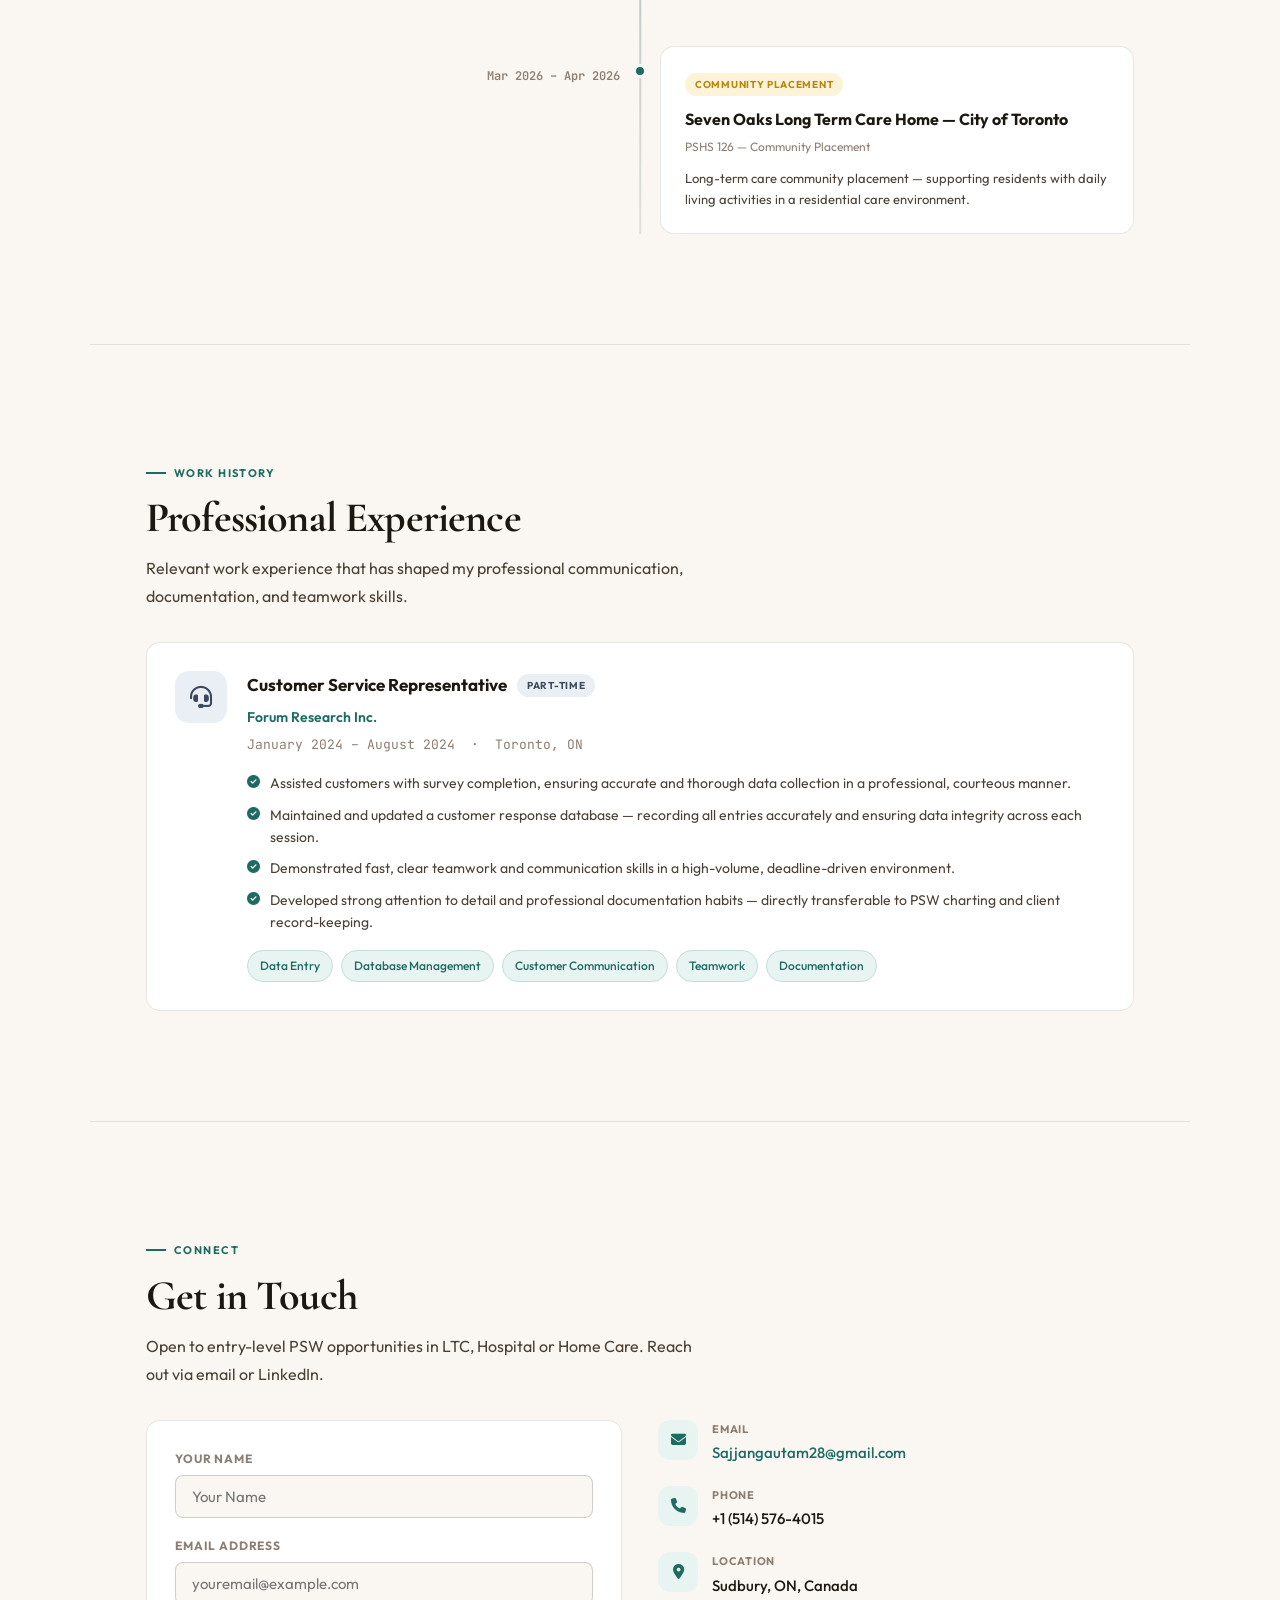
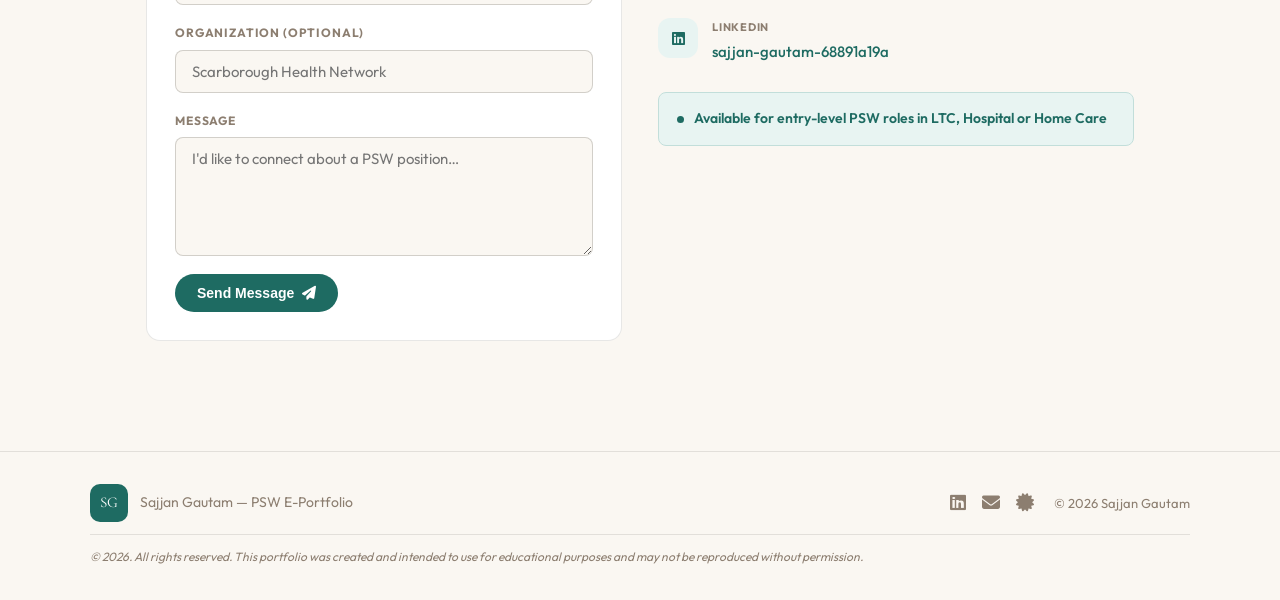
==== commit 7ace29fa: "All DONE" ====
--- a/index.html
+++ b/index.html
@@ -563,7 +563,7 @@
         <div class="lang-section">
             <div class="lang-item"><div class="lang-header"><span style="font-weight:600">Nepali</span><span class="lang-lv">Fluent &mdash; Mother Tongue</span></div><div class="lang-track"><div class="lang-fill" data-fill="100"></div></div></div>
             <div class="lang-item"><div class="lang-header"><span style="font-weight:600">English</span><span class="lang-lv">Fluent</span></div><div class="lang-track"><div class="lang-fill" data-fill="100"></div></div></div>
-            <div class="lang-item"><div class="lang-header"><span style="font-weight:600">Hindi</span><span class="lang-lv">Fluent</span></div><div class="lang-track"><div class="lang-fill" data-fill="60"></div></div></div>
+            <div class="lang-item"><div class="lang-header"><span style="font-weight:600">Hindi</span><span class="lang-lv">Fluent</span></div><div class="lang-track"><div class="lang-fill" data-fill="100"></div></div></div>
             <div class="lang-item"><div class="lang-header"><span style="font-weight:600">French</span><span class="lang-lv">Intermediate</span></div><div class="lang-track"><div class="lang-fill" data-fill="60"></div></div></div>
             <div class="lang-item"><div class="lang-header"><span style="font-weight:600">Chinese (Mandarin)</span><span class="lang-lv">Intermediate</span></div><div class="lang-track"><div class="lang-fill" data-fill="55"></div></div></div>
         </div>
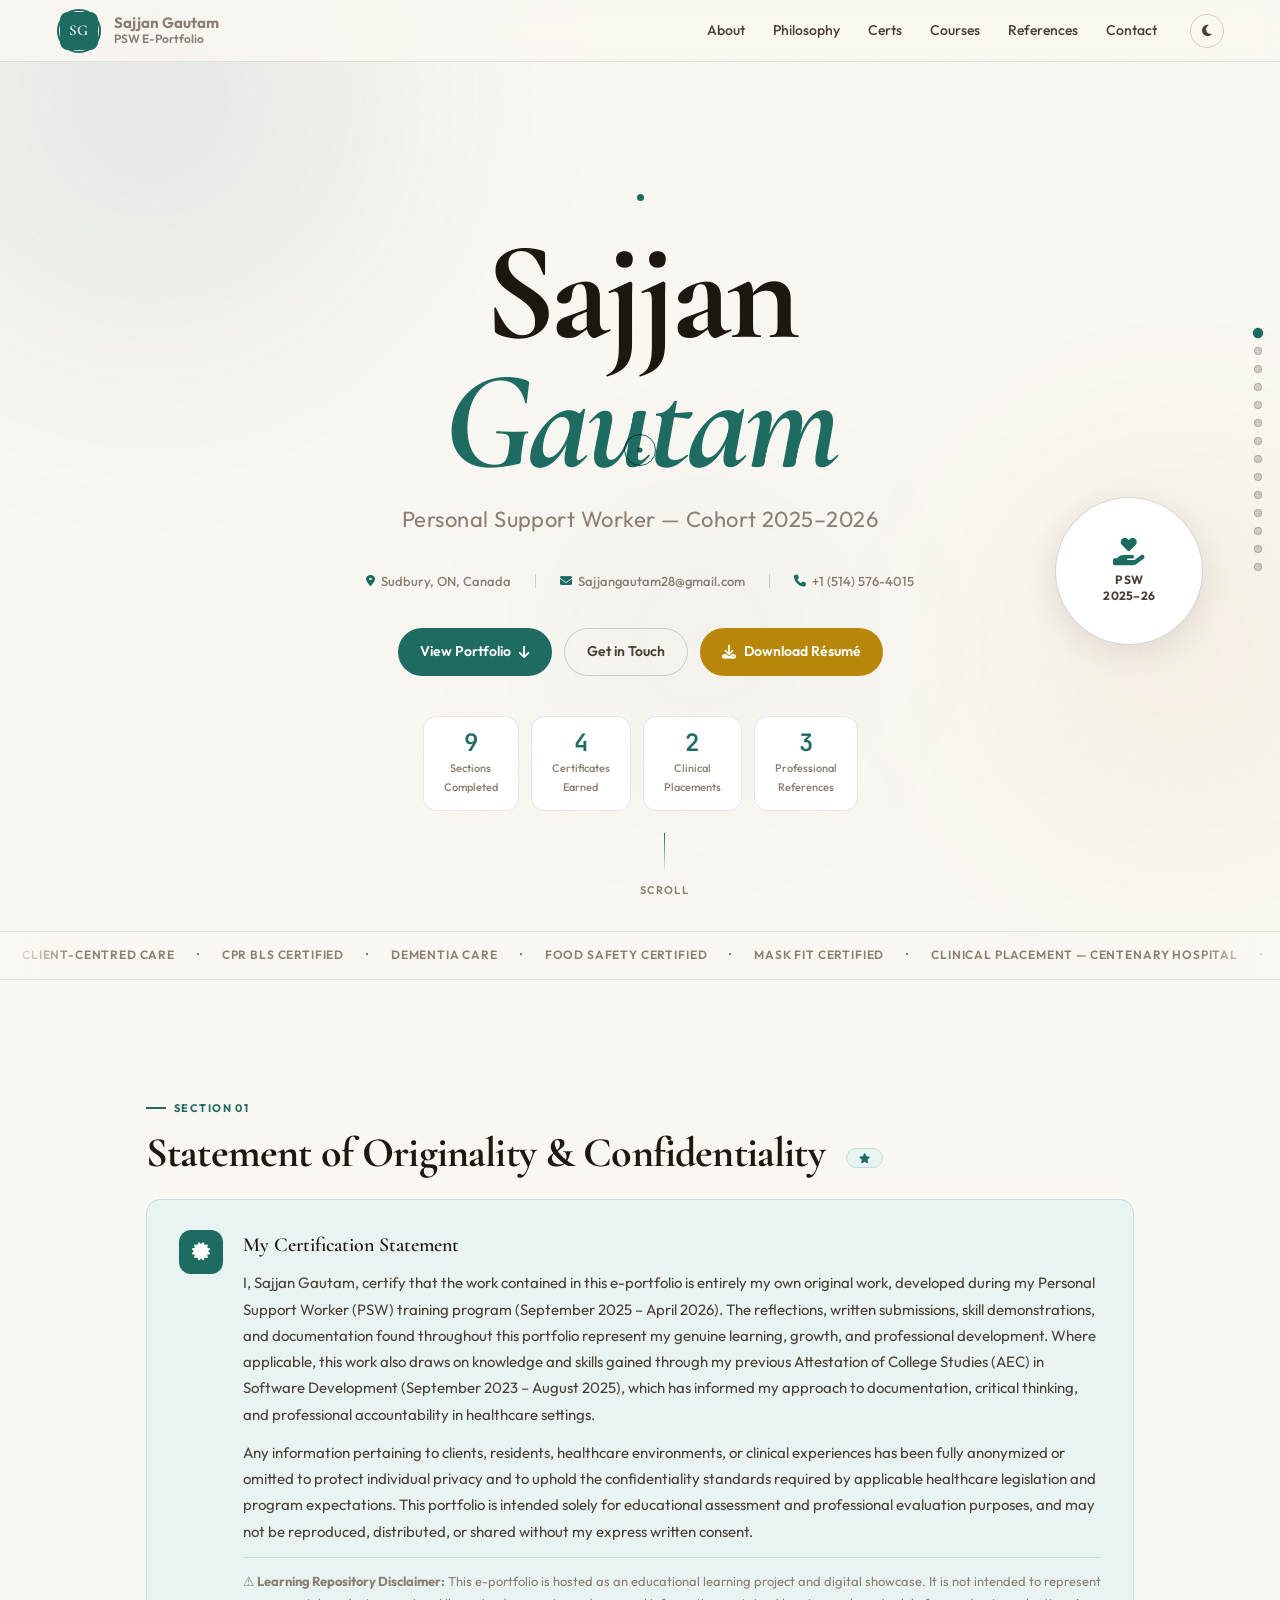
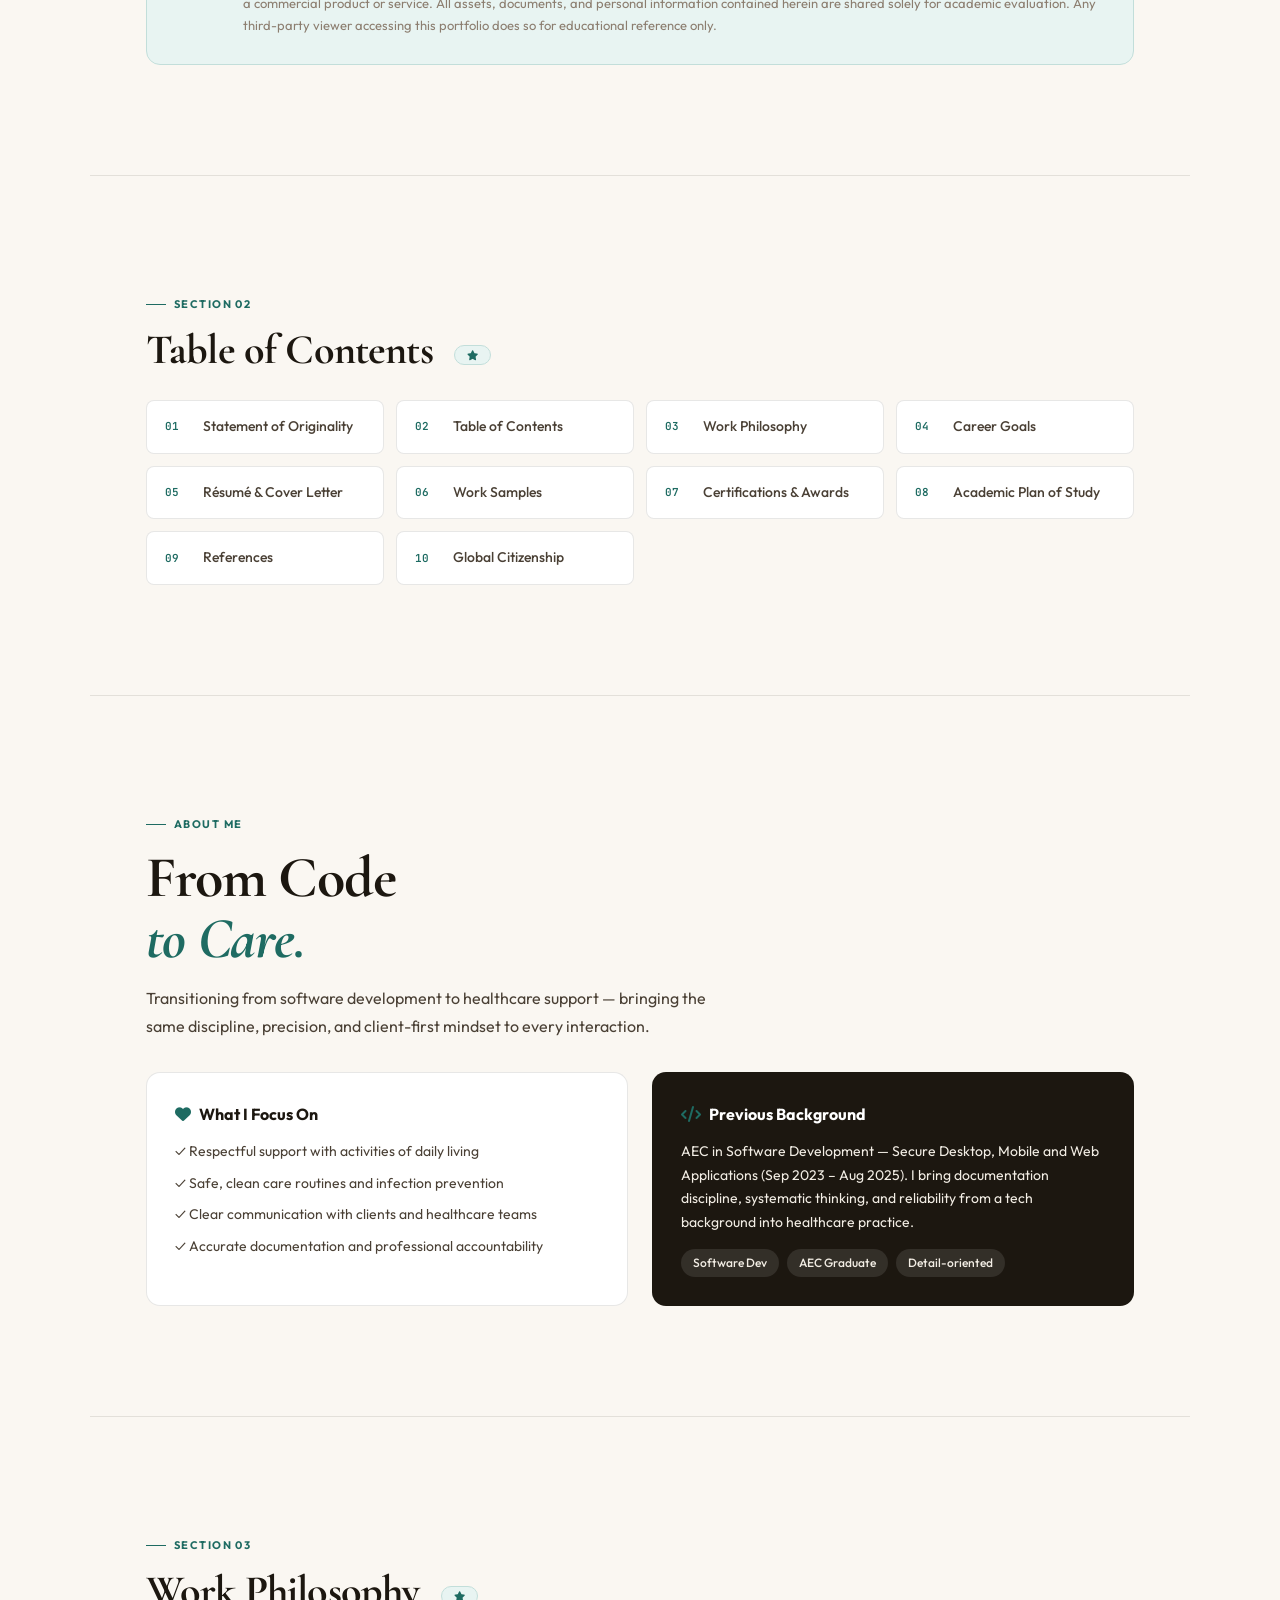
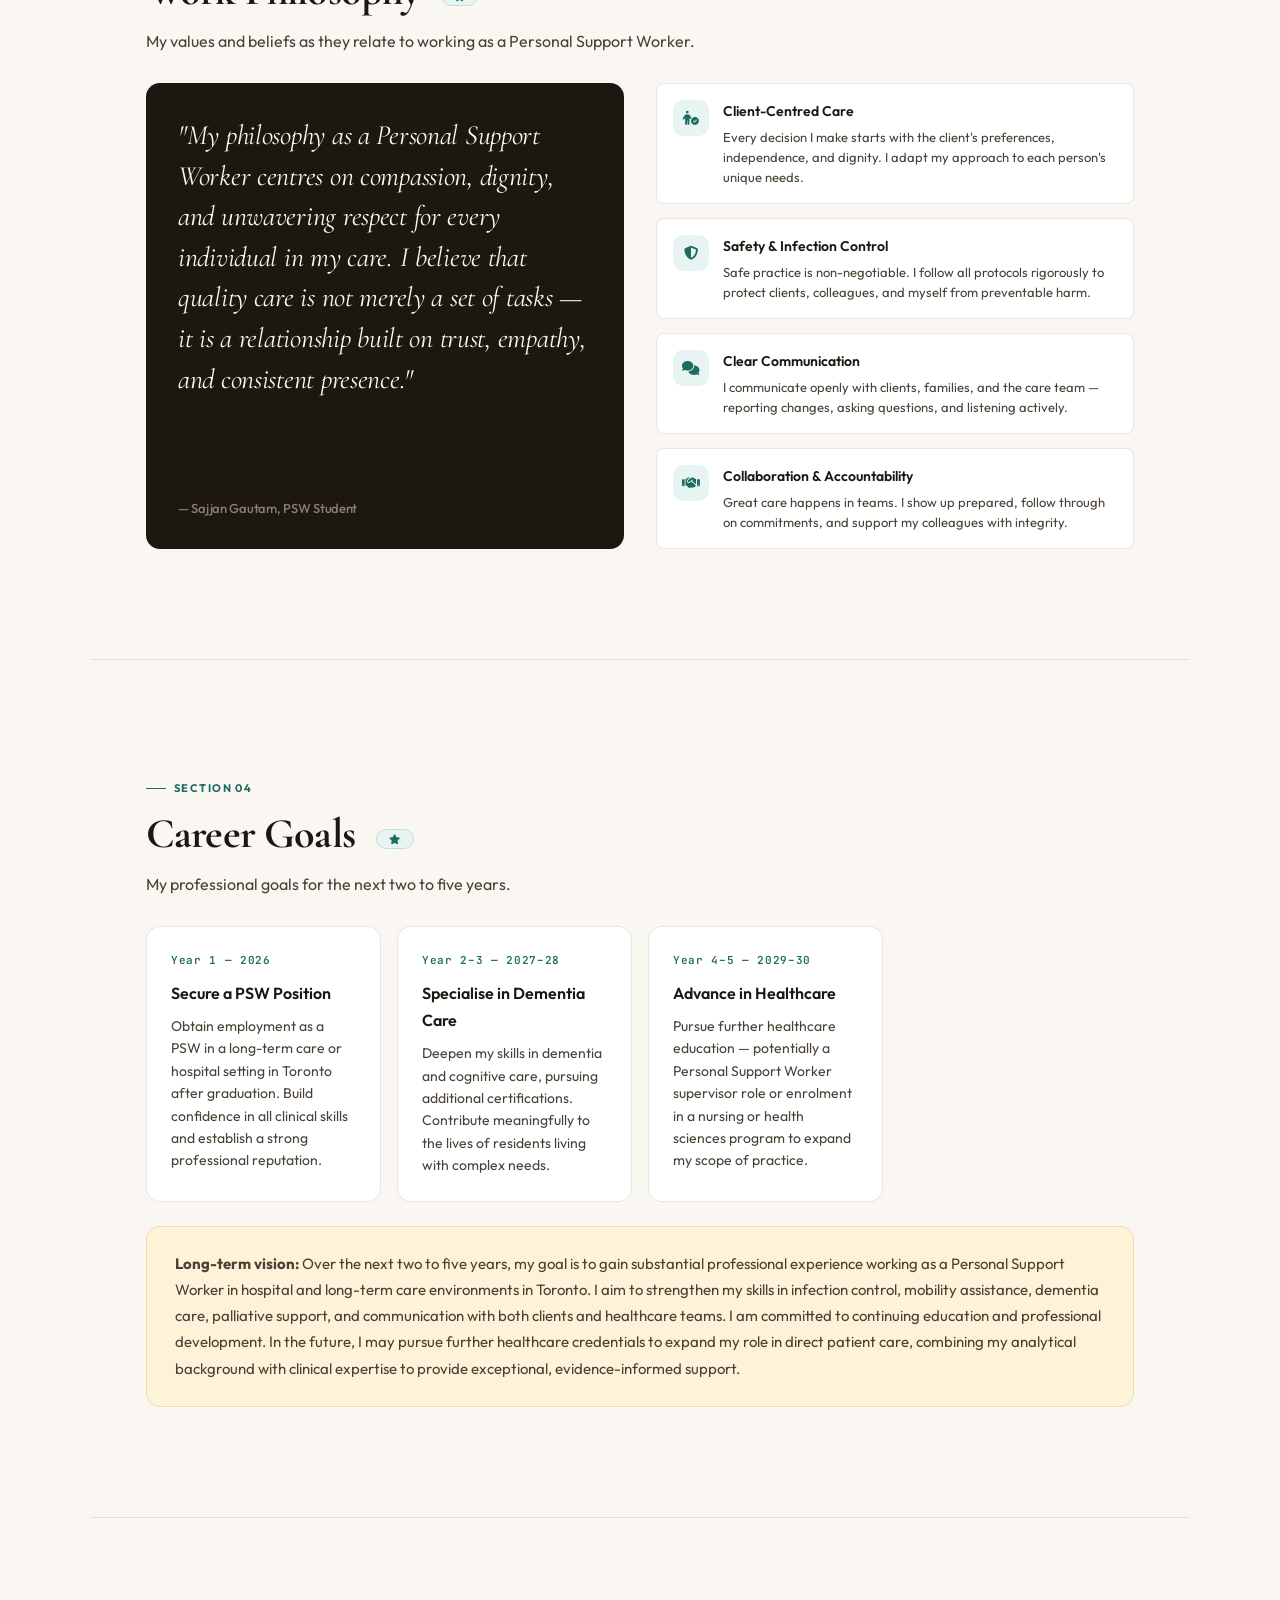
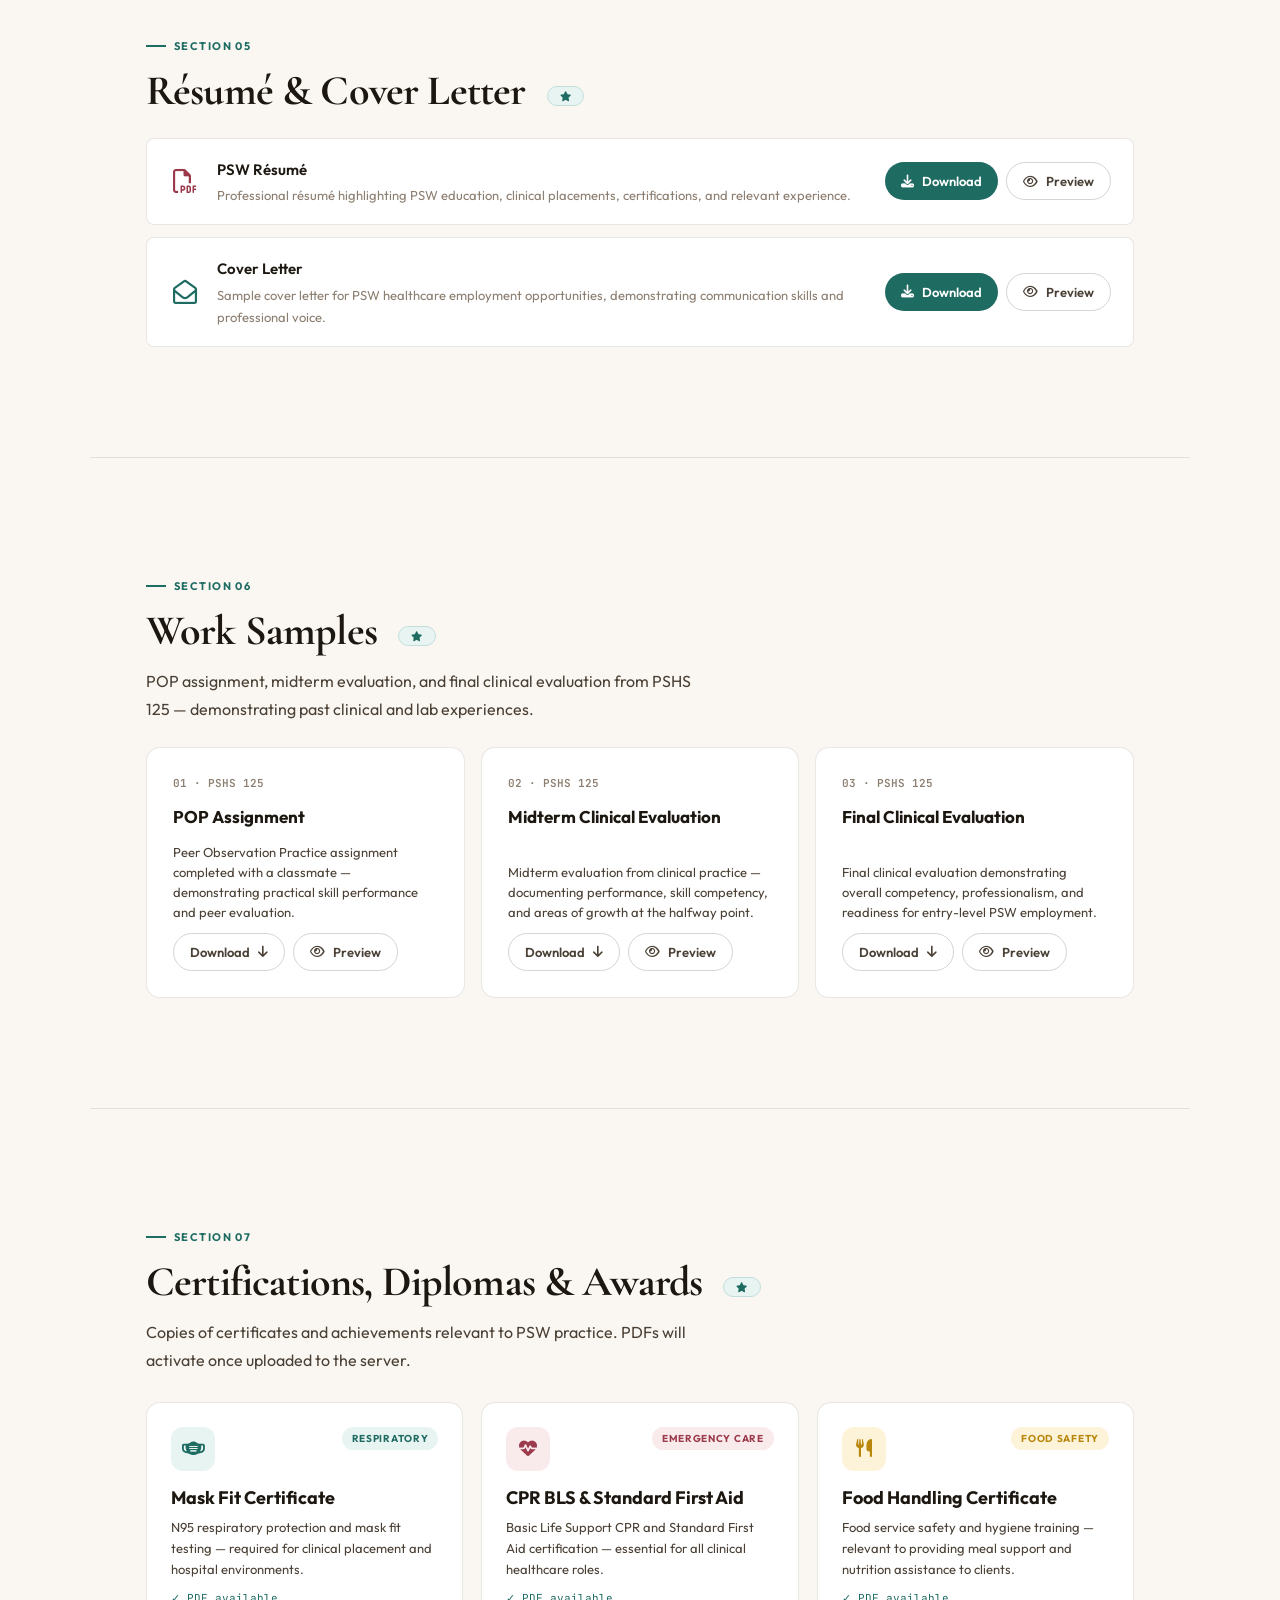
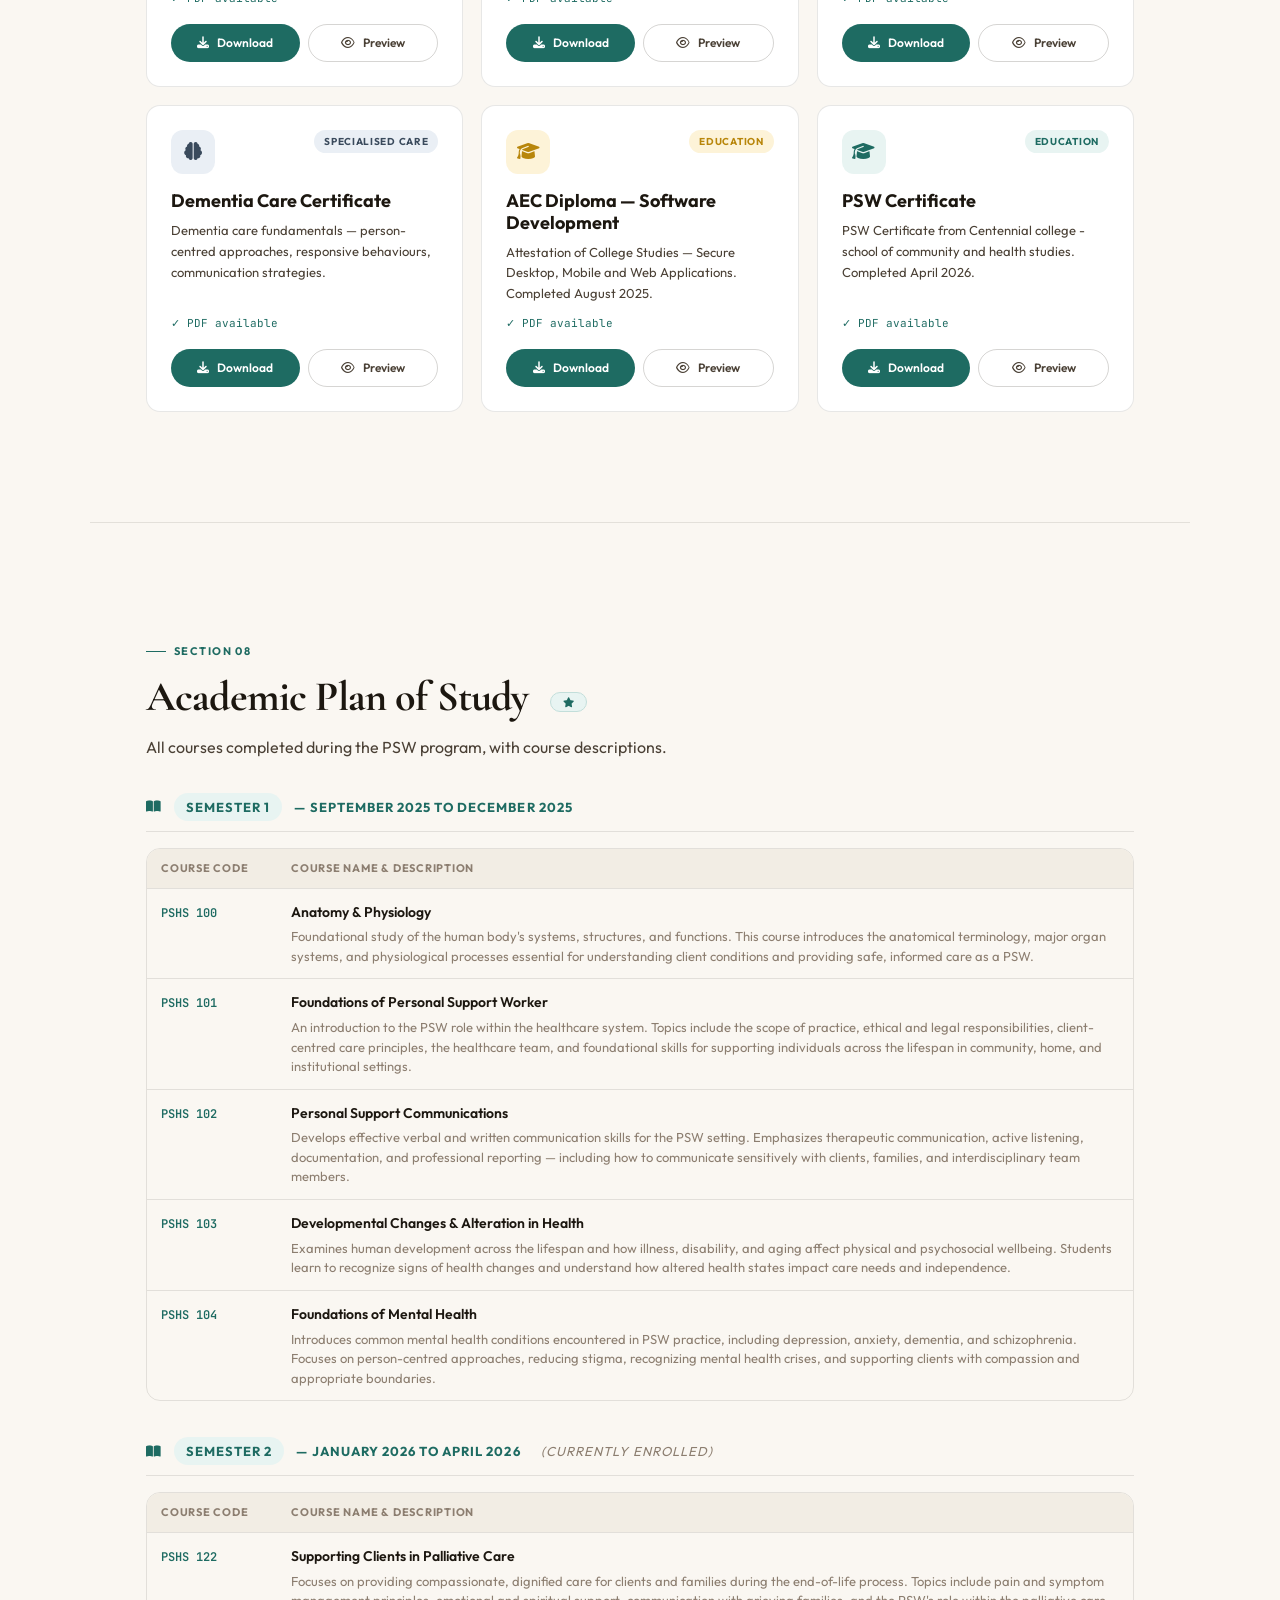
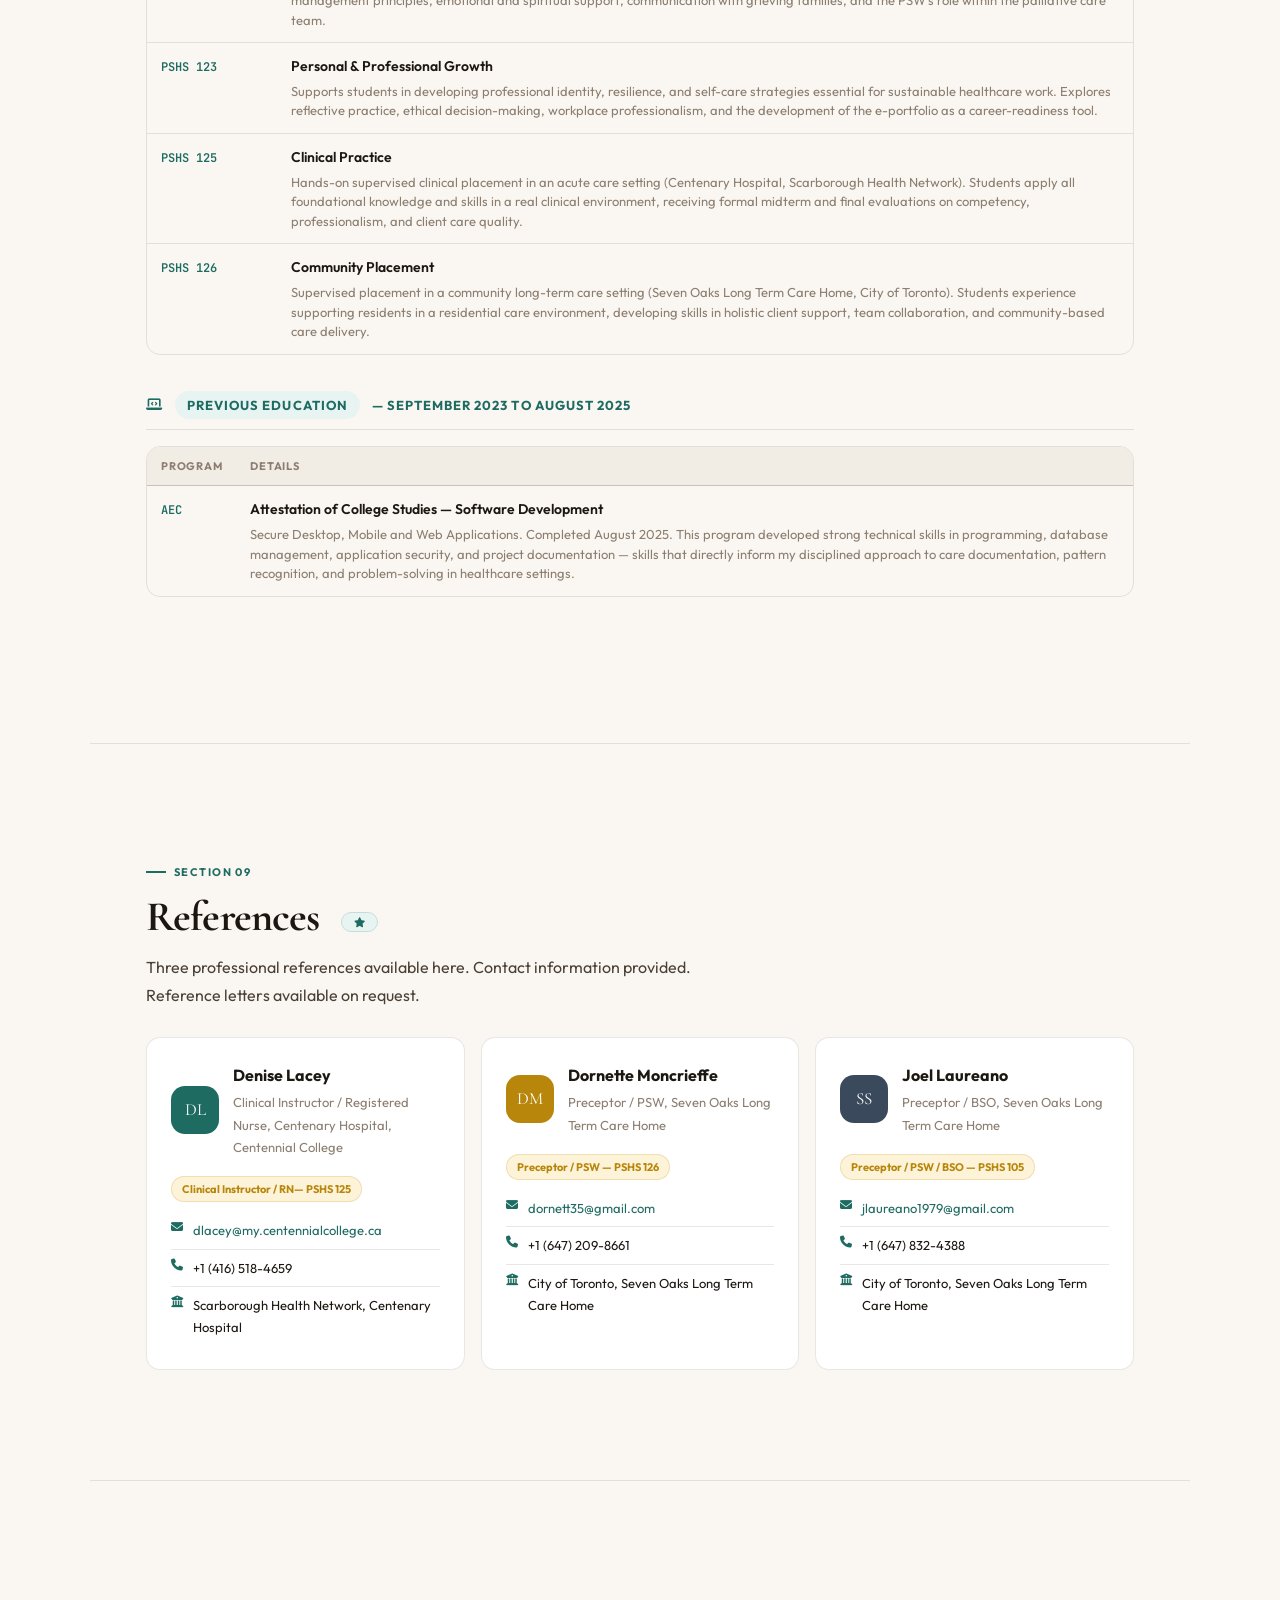
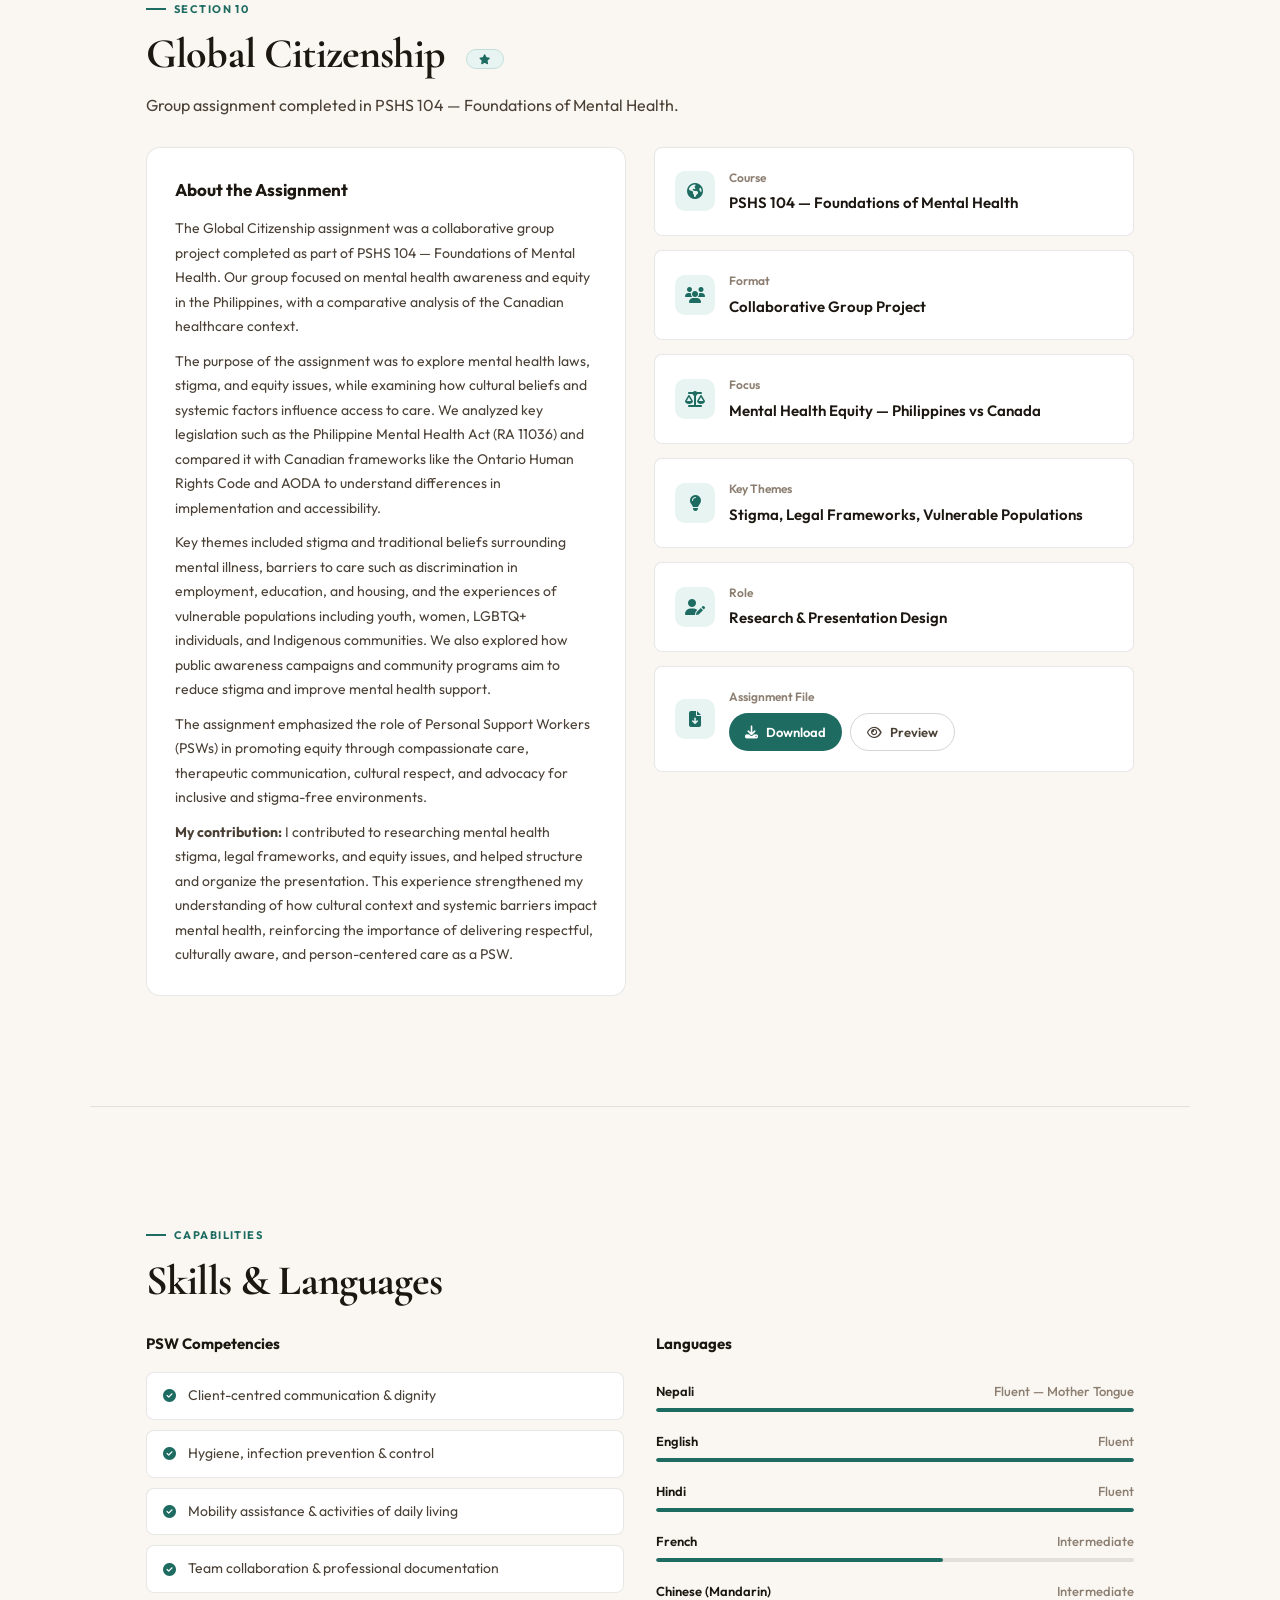
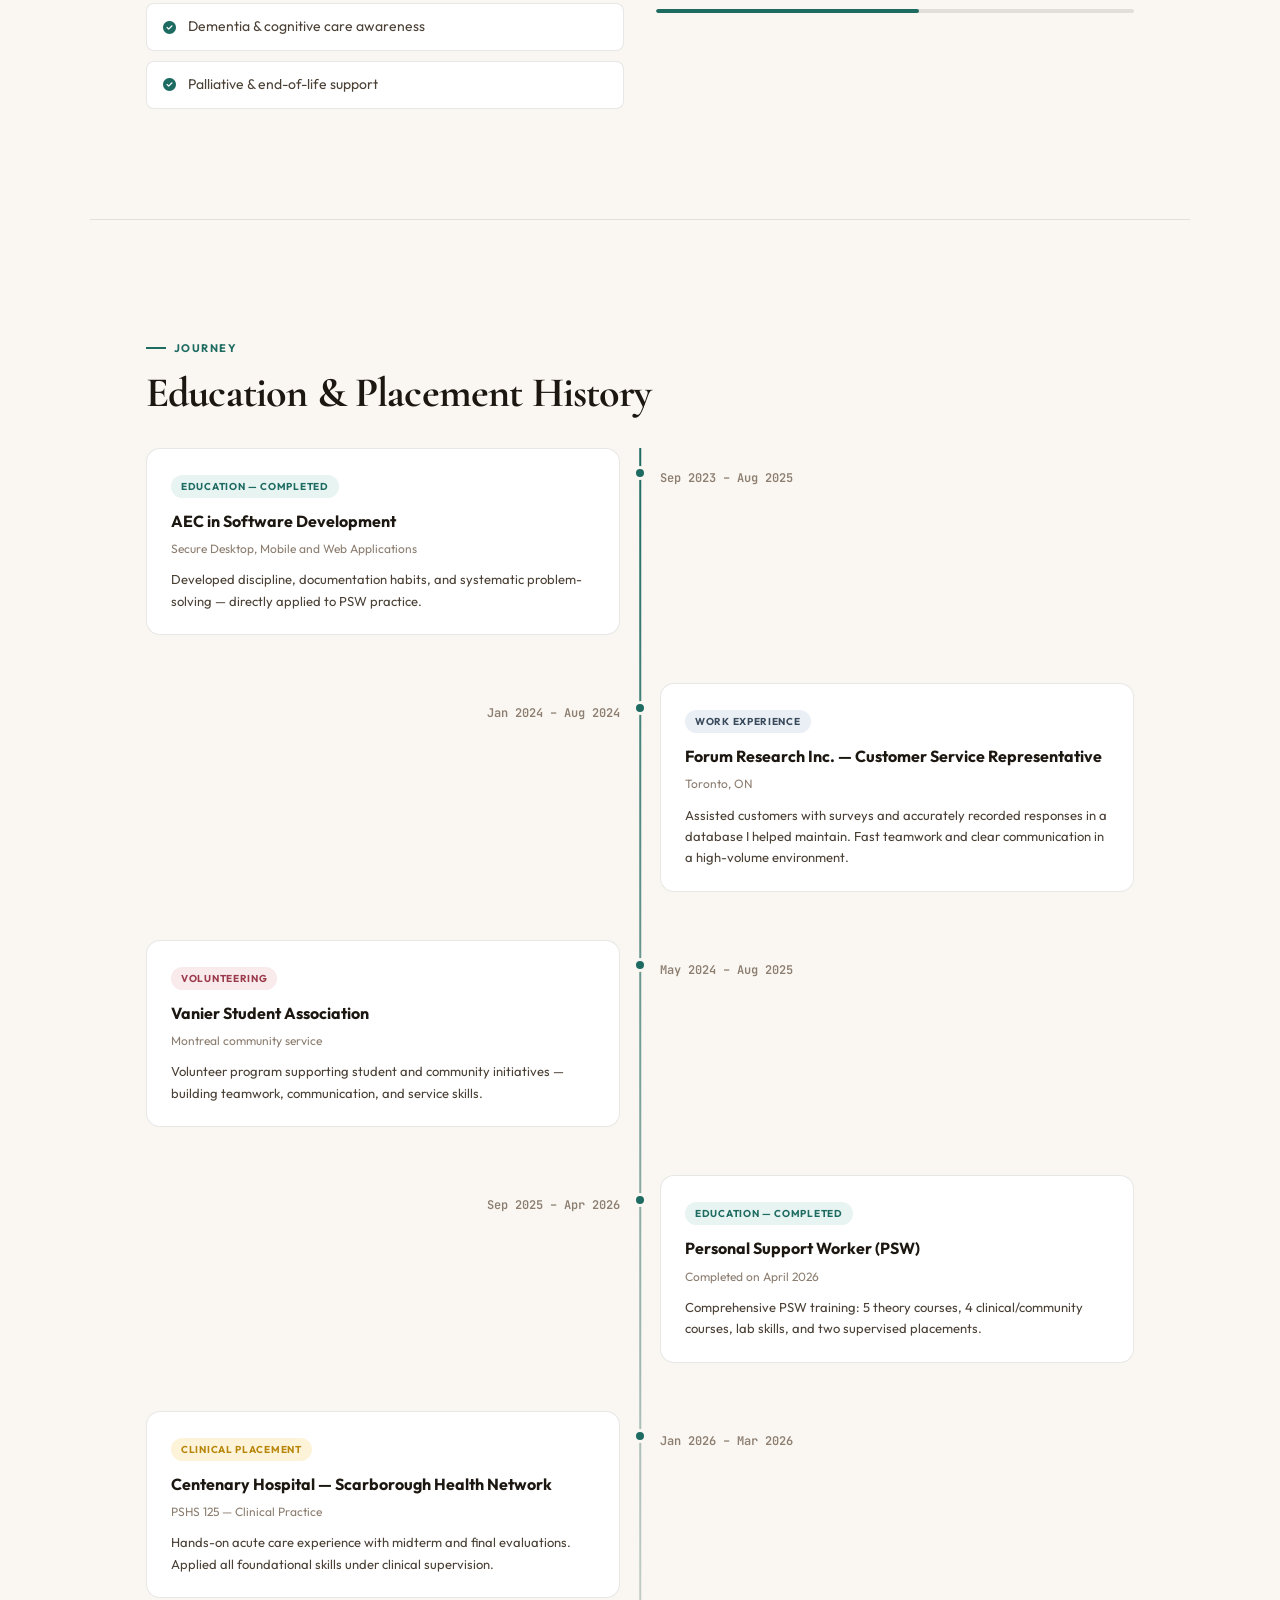
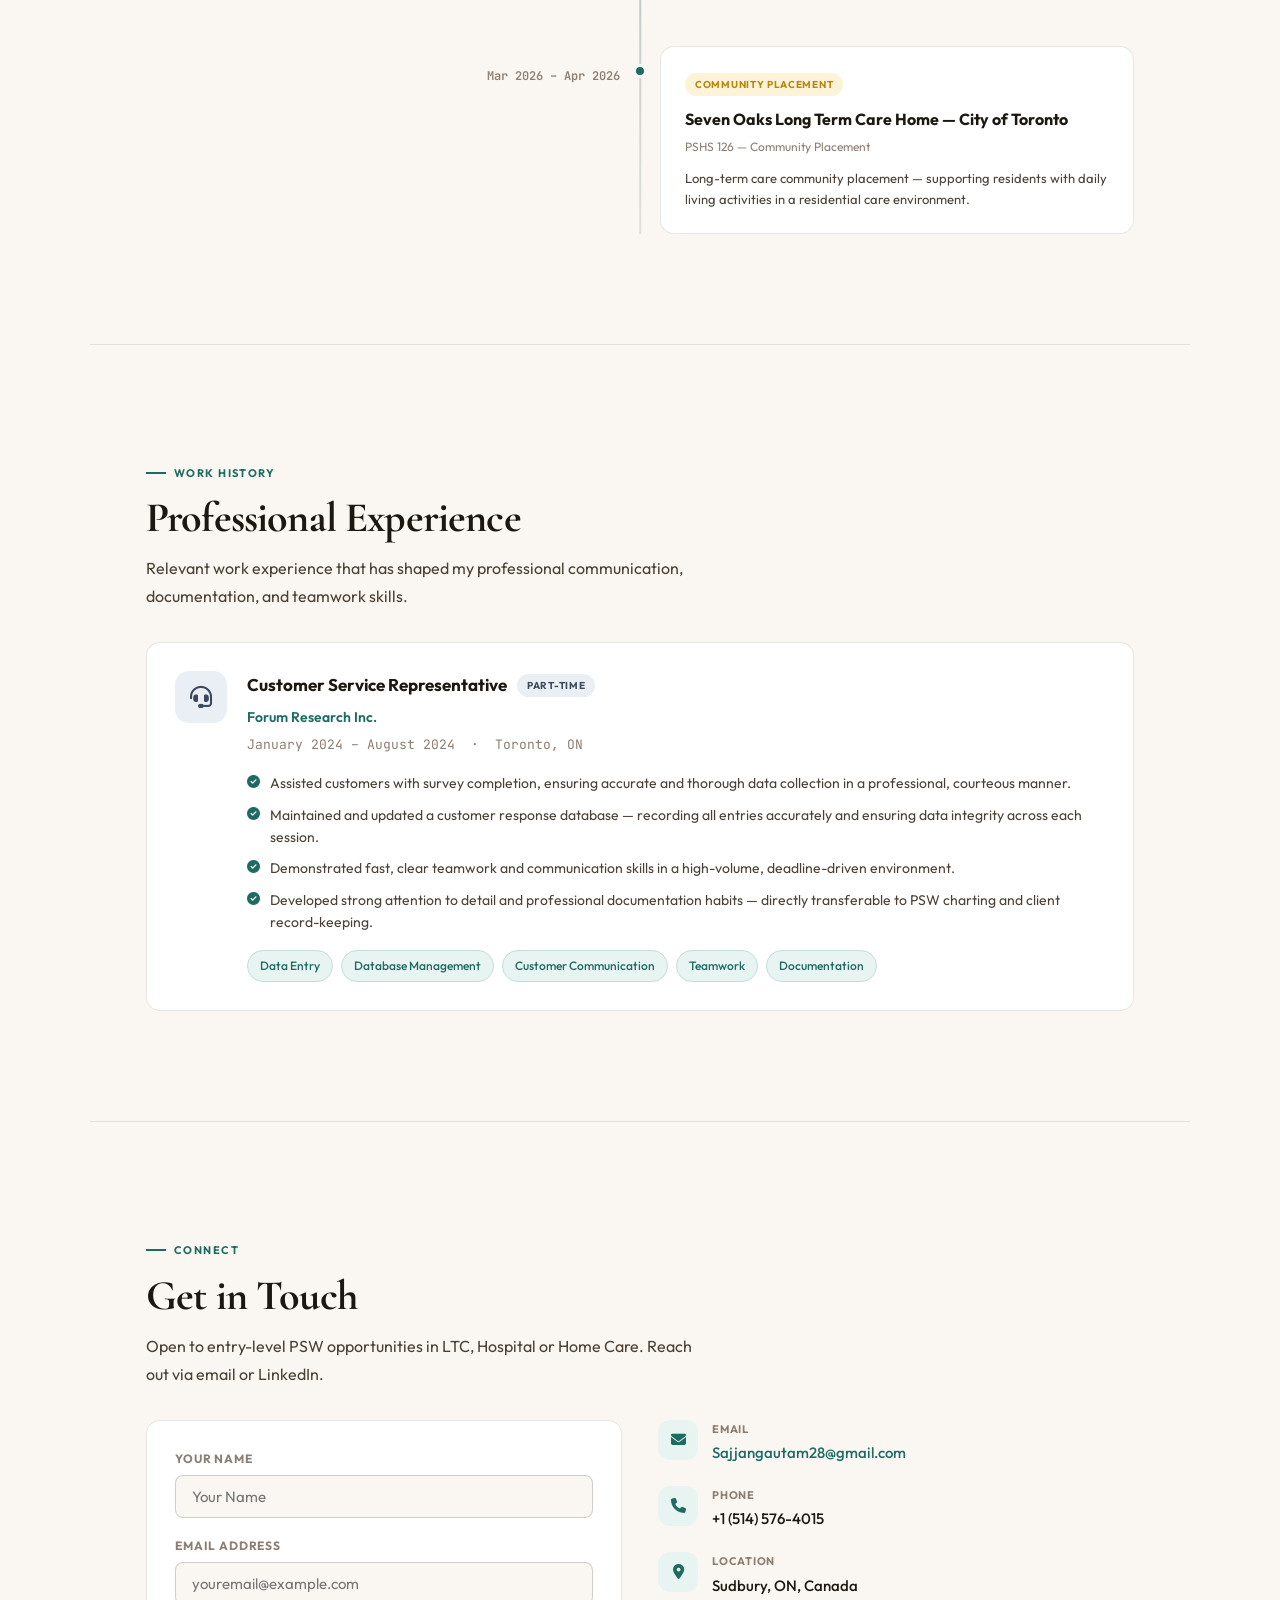
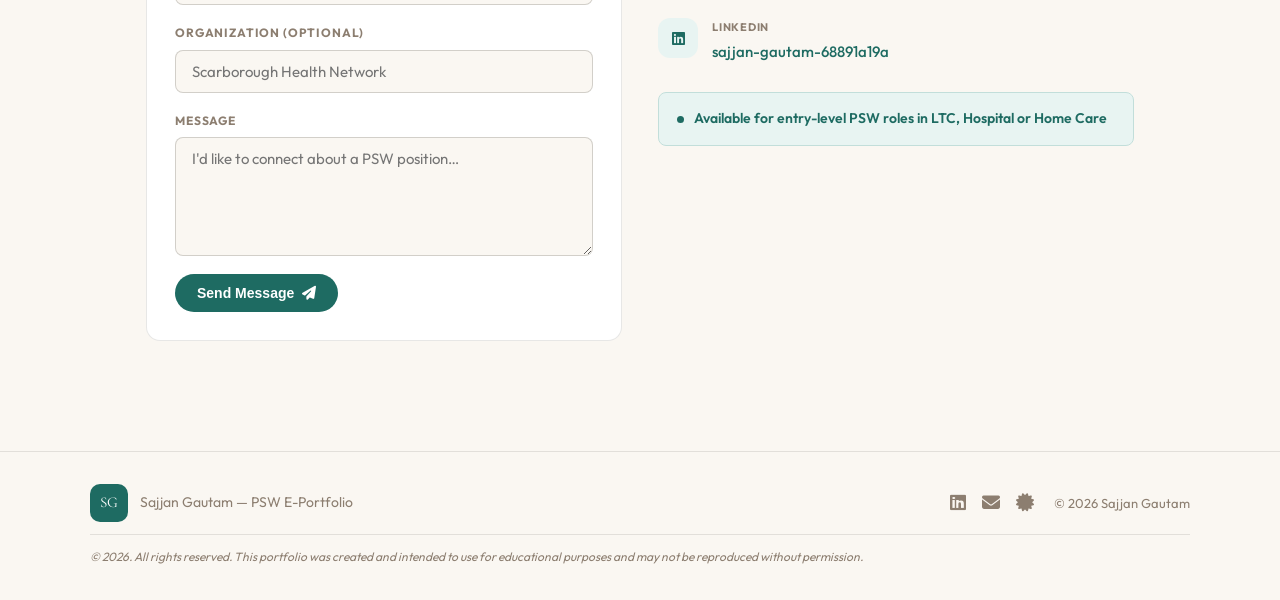
==== commit 1a4a4cca: "All DONE" ====
--- a/index.html
+++ b/index.html
@@ -467,7 +467,7 @@
             <div class="ref-avatar" style="background:var(--teal)">DL</div>
             <div><div class="ref-name">Denise Lacey</div><div class="ref-title">Clinical Instructor / Registered Nurse, Centenary Hospital, Centennial College</div></div>
         </div>
-        <div class="ref-relation">Clinical Instructor — PSHS 125</div>
+        <div class="ref-relation">Clinical Instructor / RN— PSHS 125</div>
         <div class="ref-rows">
             <div class="ref-row"><i class="fa-solid fa-envelope"></i><span><a href="mailto:dlacey@my.centennialcollege.ca">dlacey@my.centennialcollege.ca</a></span></div>
             <div class="ref-row"><i class="fa-solid fa-phone"></i><span>+1 (416) 518-4659</span></div>
@@ -480,7 +480,7 @@
             <div class="ref-avatar" style="background:var(--gold)">DM</div>
             <div><div class="ref-name">Dornette Moncrieffe</div><div class="ref-title">Preceptor / PSW, Seven Oaks Long Term Care Home</div></div>
         </div>
-        <div class="ref-relation">Preceptor — PSHS 126</div>
+        <div class="ref-relation">Preceptor / PSW — PSHS 126</div>
         <div class="ref-rows">
             <div class="ref-row"><i class="fa-solid fa-envelope"></i><span><a href="mailto:dornett35@gmail.com">dornett35@gmail.com</a></span></div>
             <div class="ref-row"><i class="fa-solid fa-phone"></i><span>+1 (647) 209-8661</span></div>
@@ -493,7 +493,7 @@
             <div class="ref-avatar" style="background:var(--slate)">SS</div>
             <div><div class="ref-name">Joel Laureano </div><div class="ref-title">Preceptor / BSO, Seven Oaks Long Term Care Home</div></div>
         </div>
-        <div class="ref-relation">Lab Instructor — PSHS 105</div>
+        <div class="ref-relation">Preceptor / PSW / BSO — PSHS 105</div>
         <div class="ref-rows">
             <div class="ref-row"><i class="fa-solid fa-envelope"></i><span><a href="mailto:sseon@my.centennialcollege.ca">jlaureano1979@gmail.com</a></span></div>
             <div class="ref-row"><i class="fa-solid fa-phone"></i><span> +1 (647) 832-4388 </span></div>
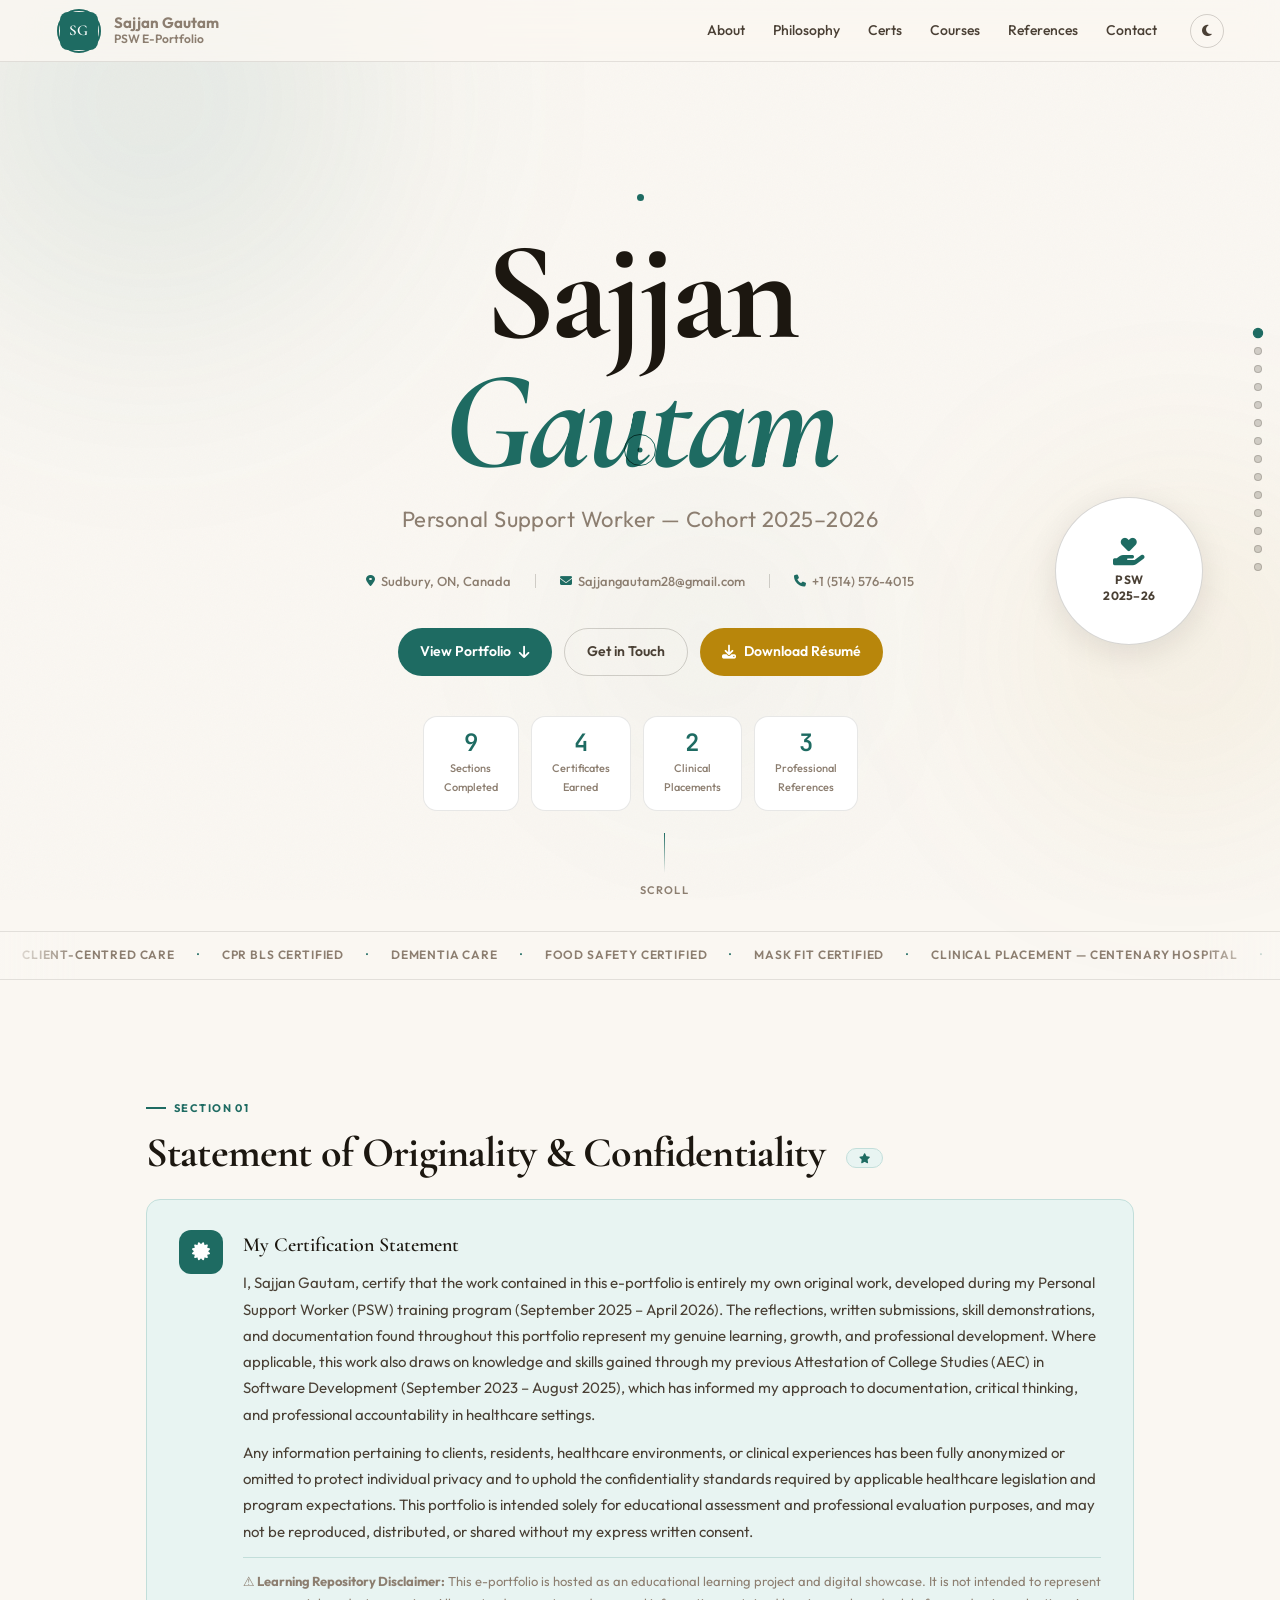
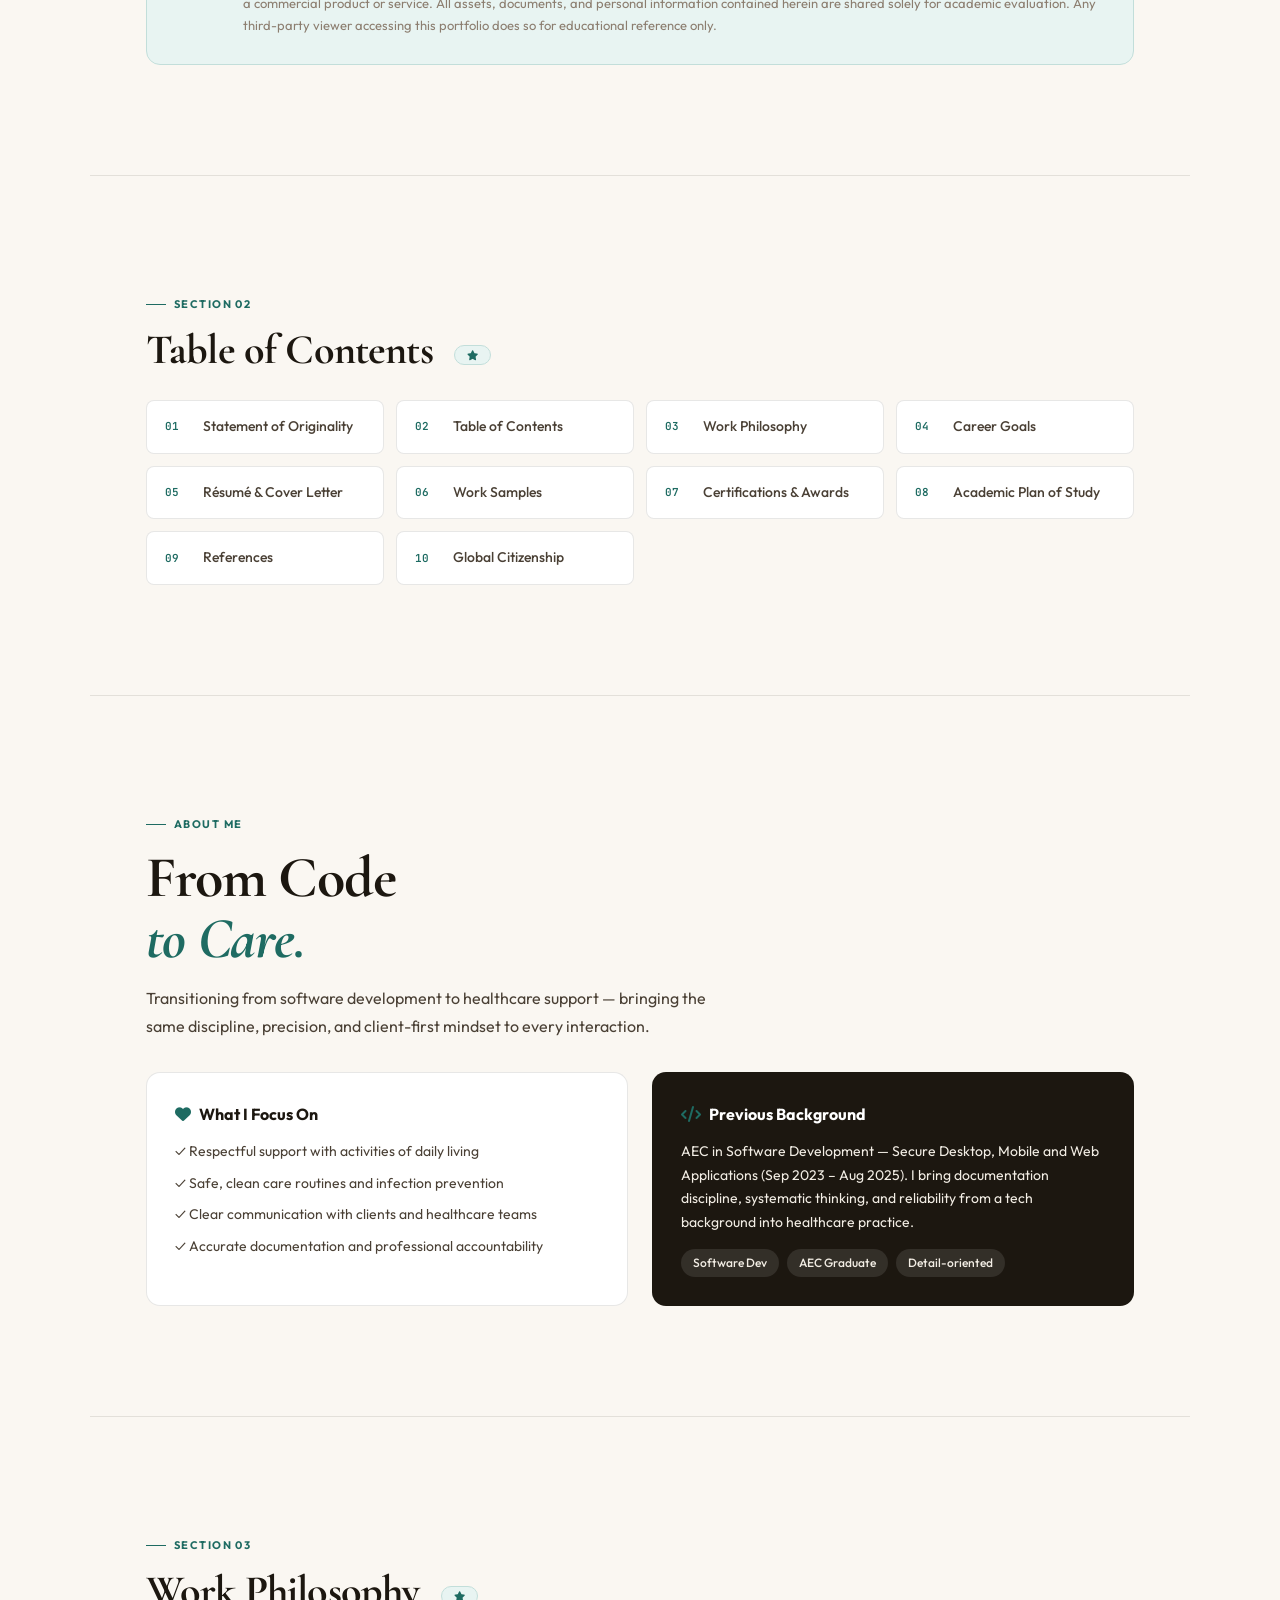
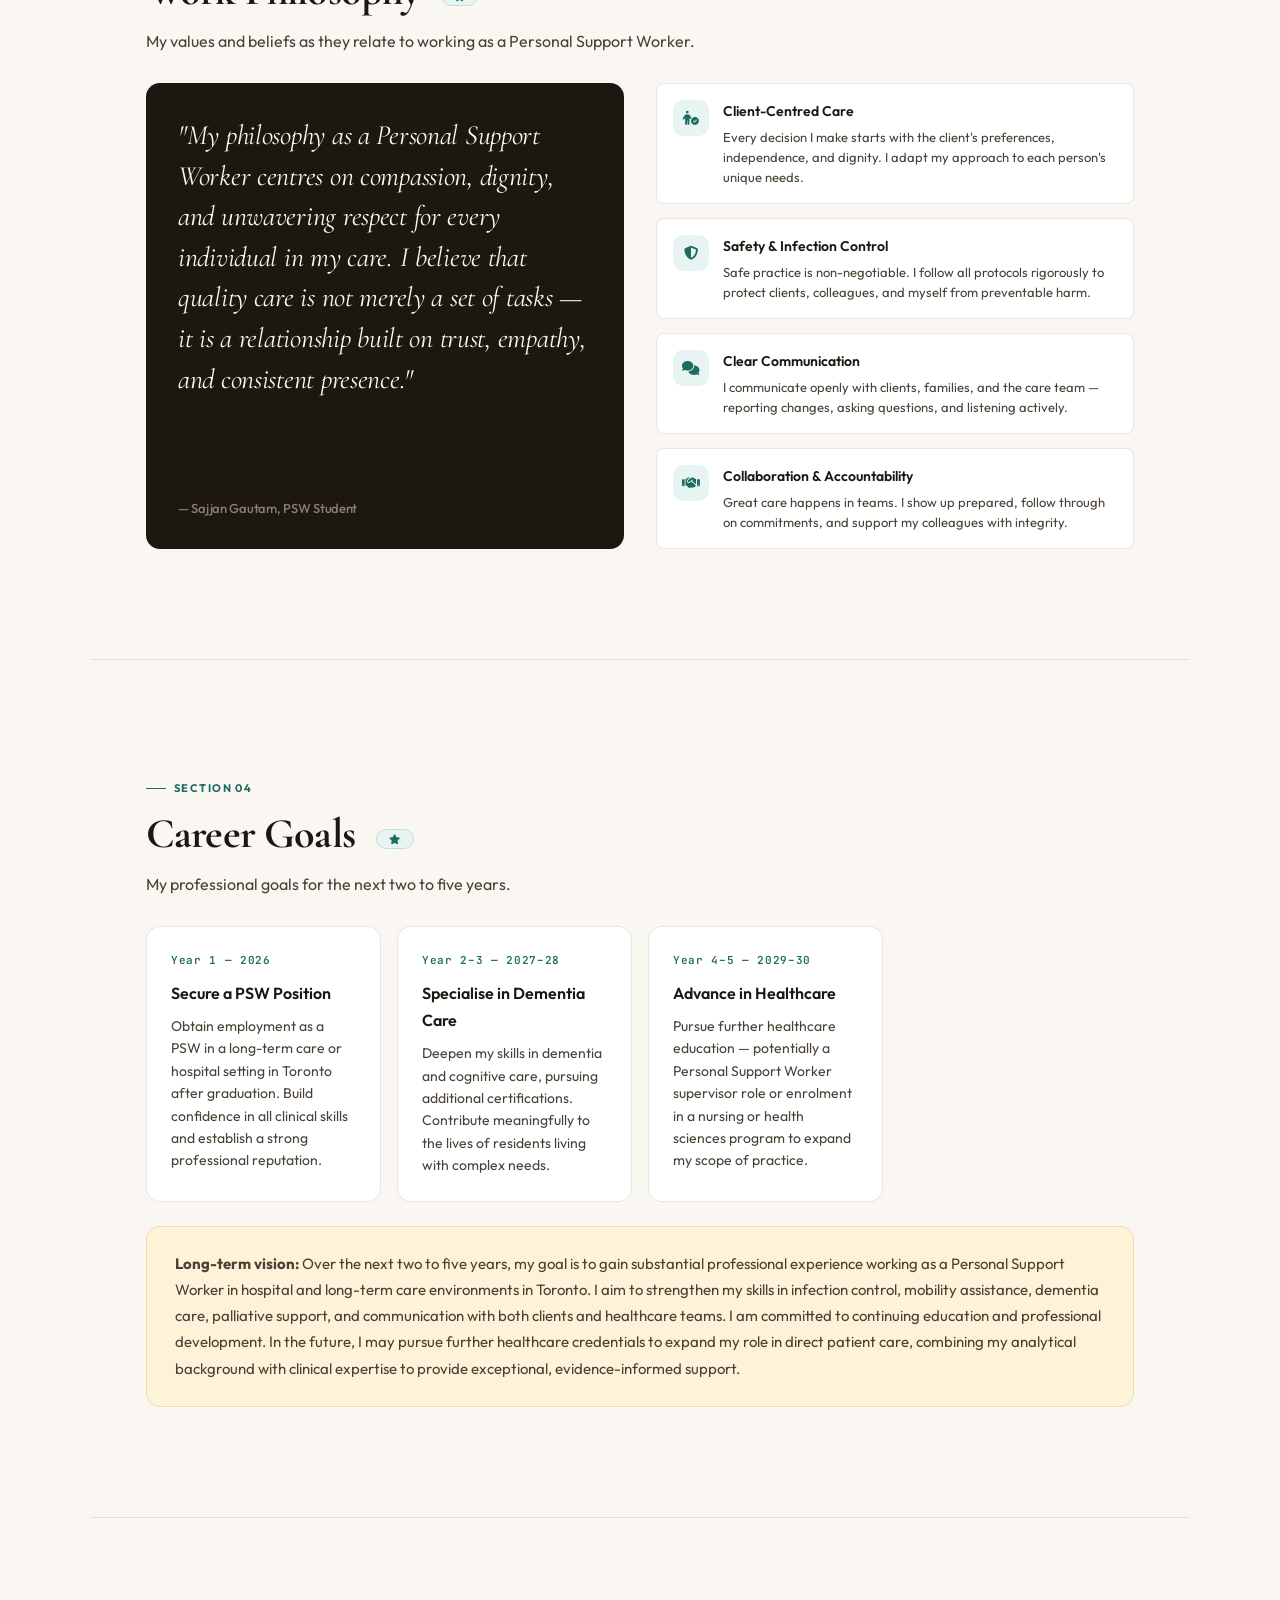
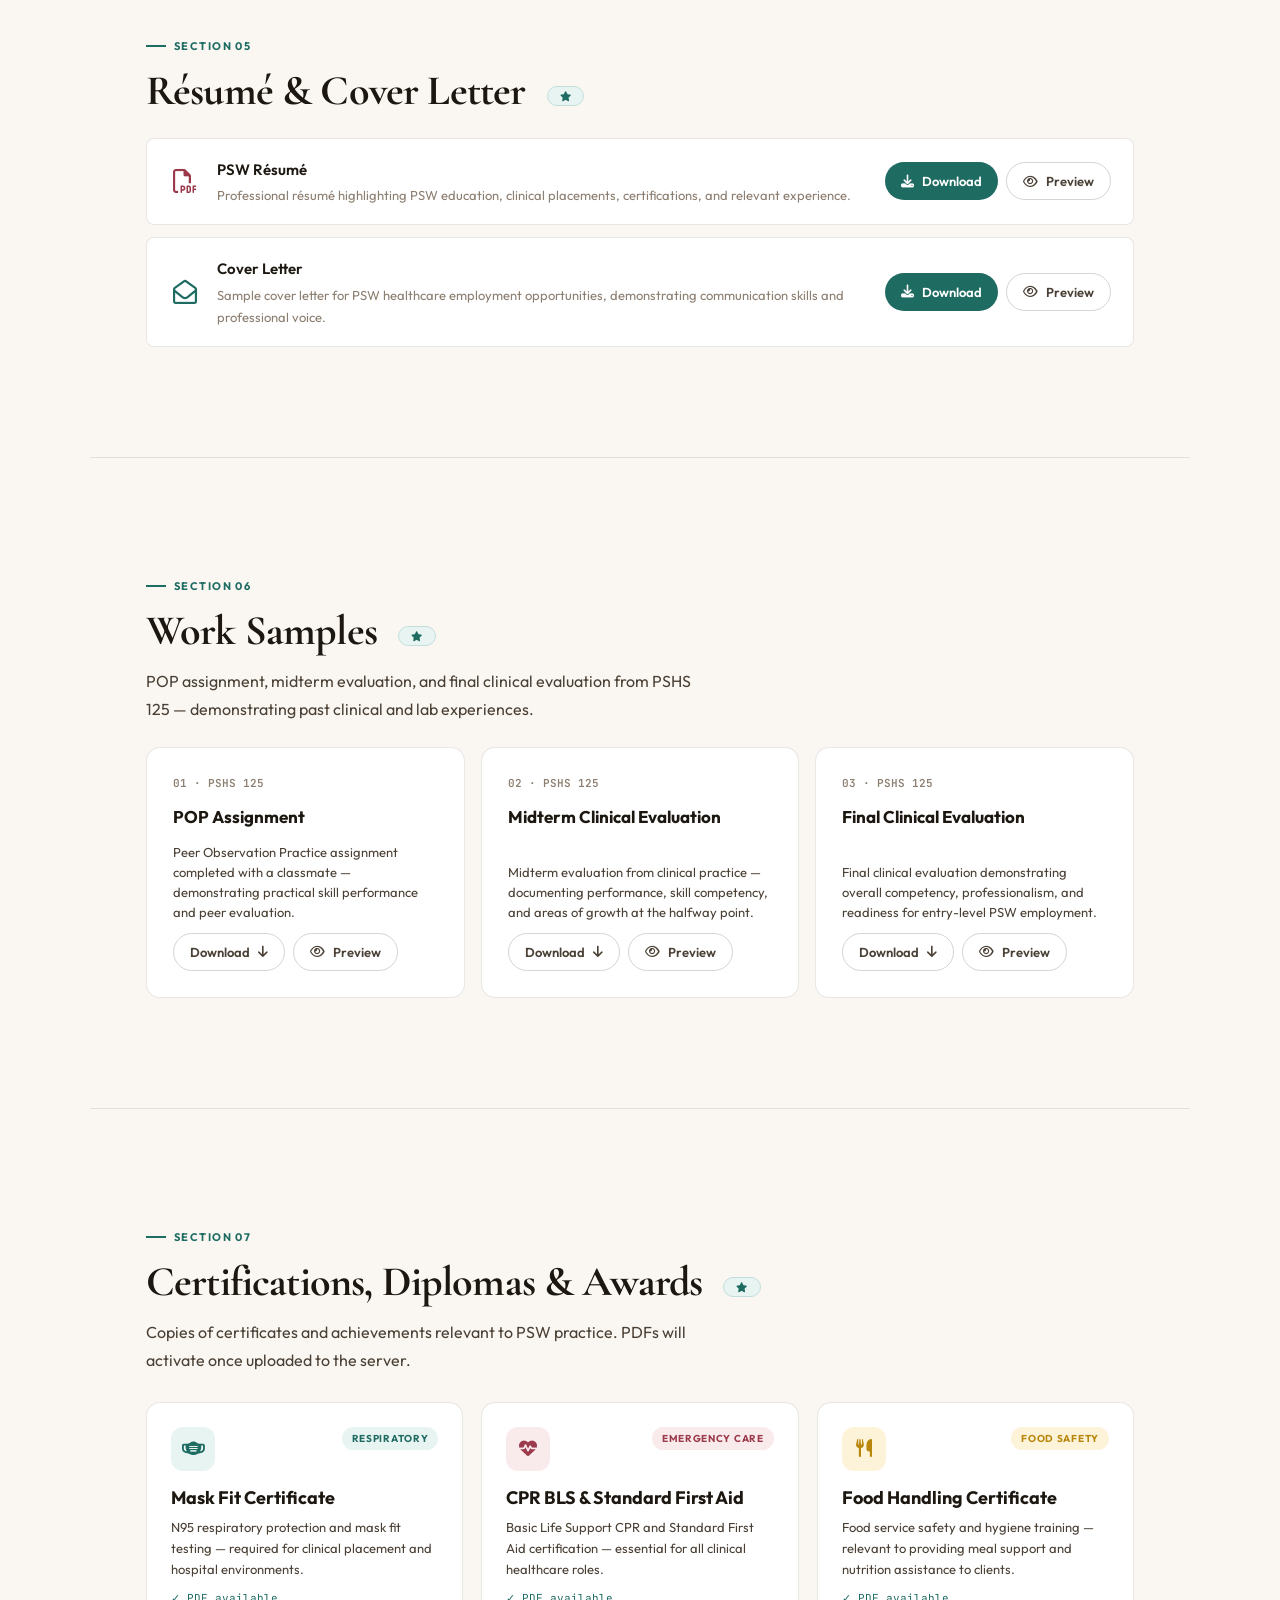
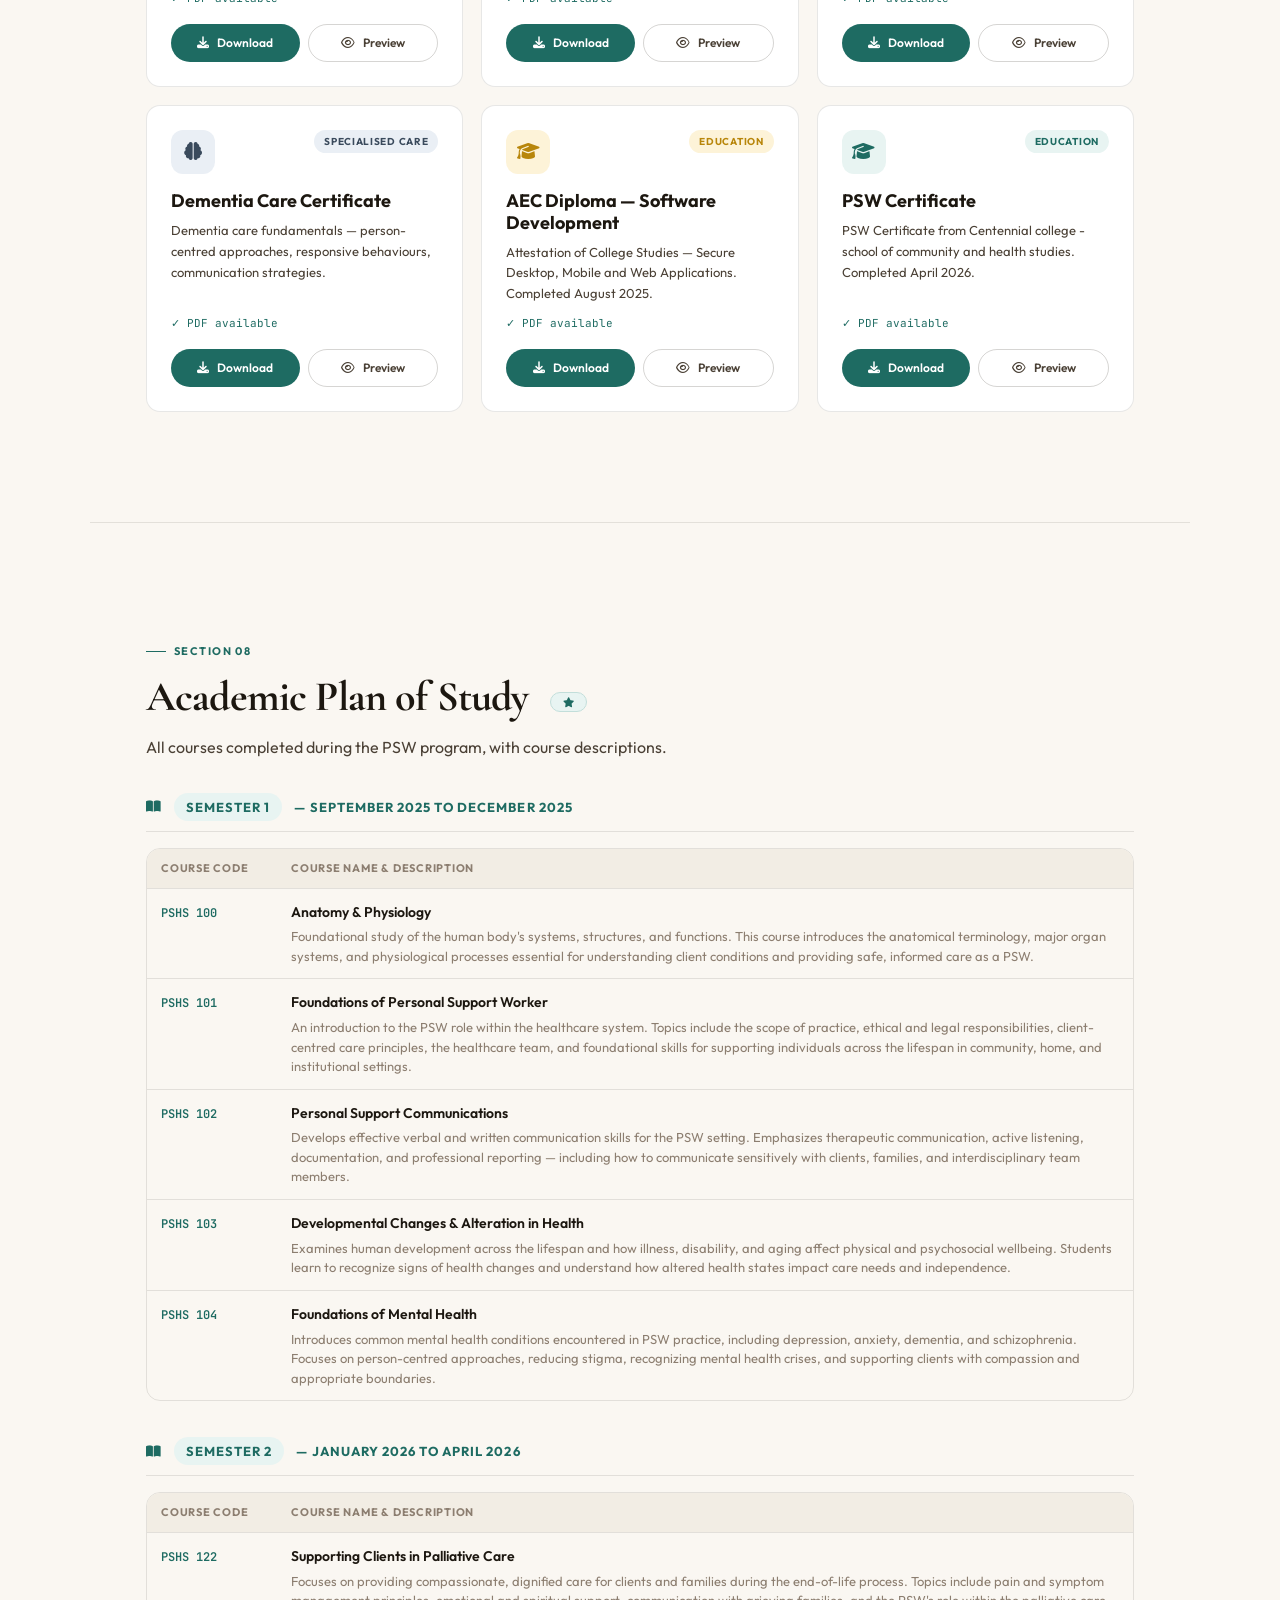
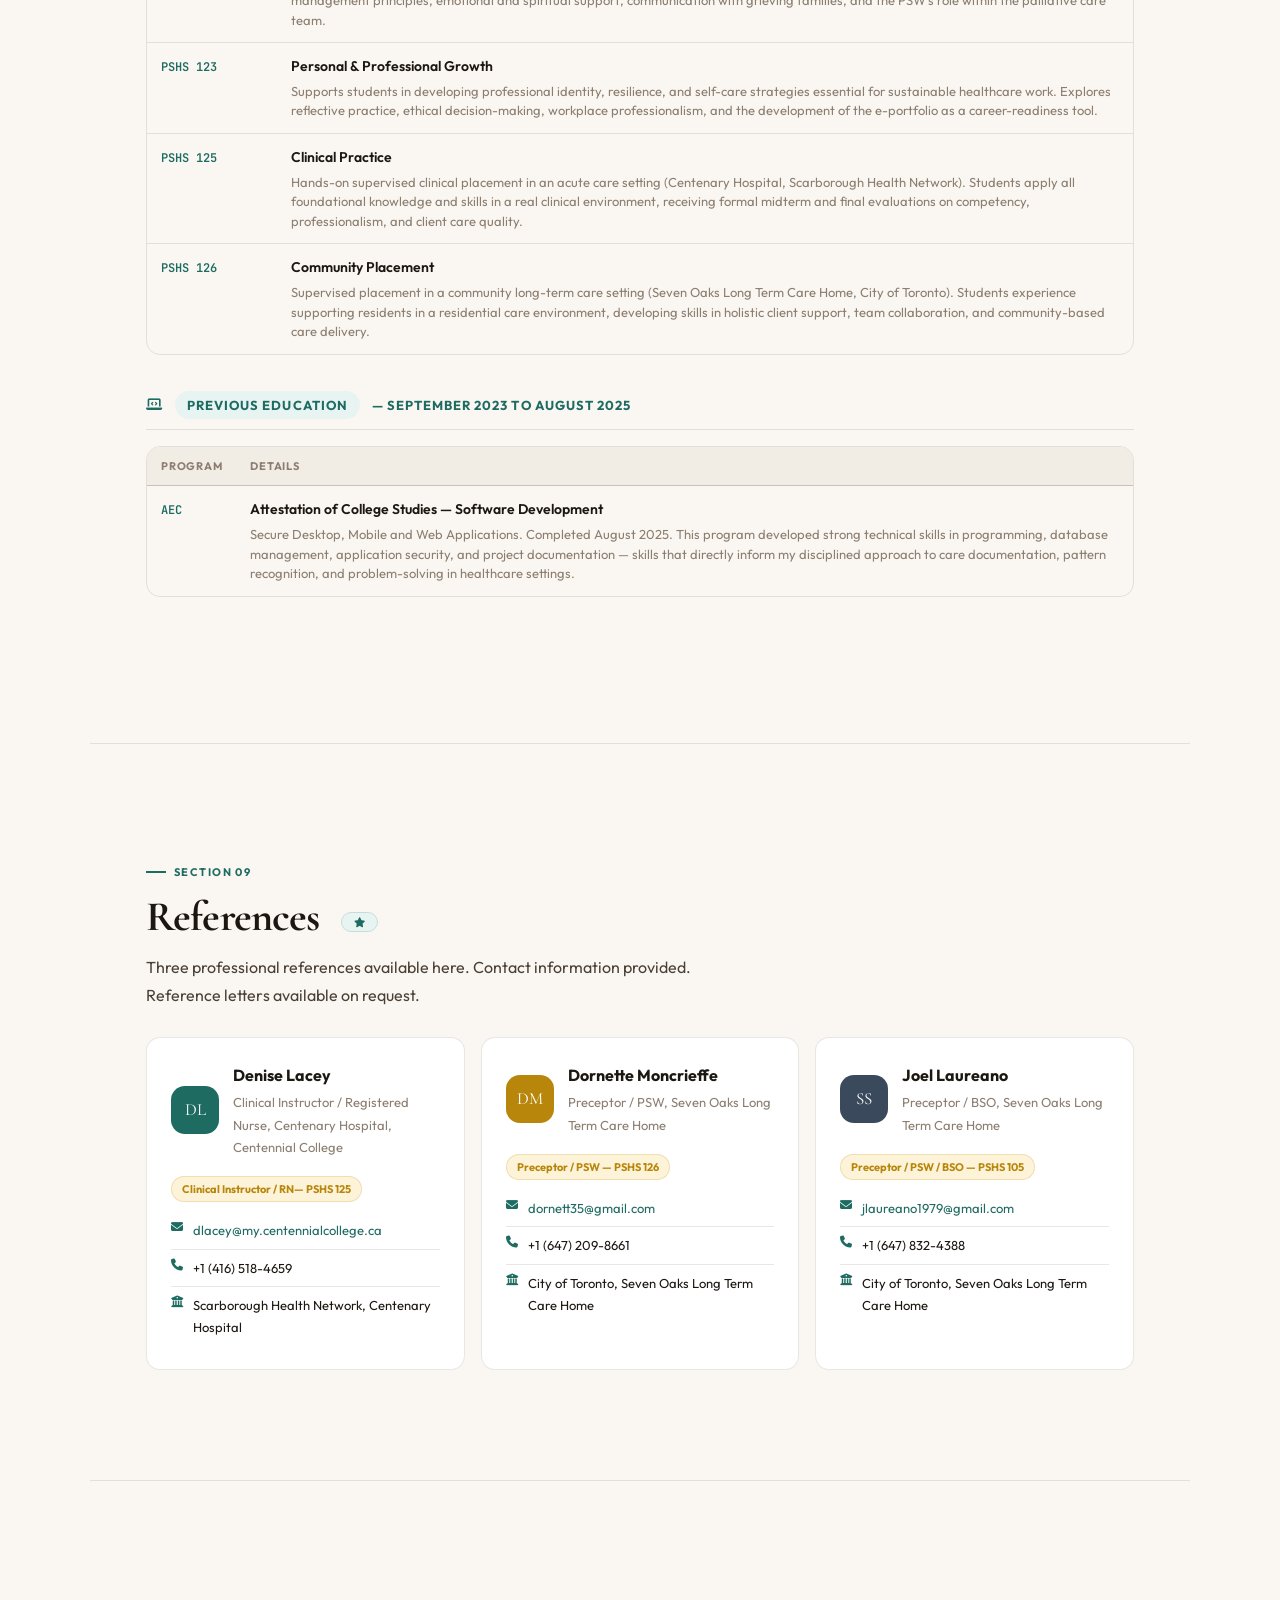
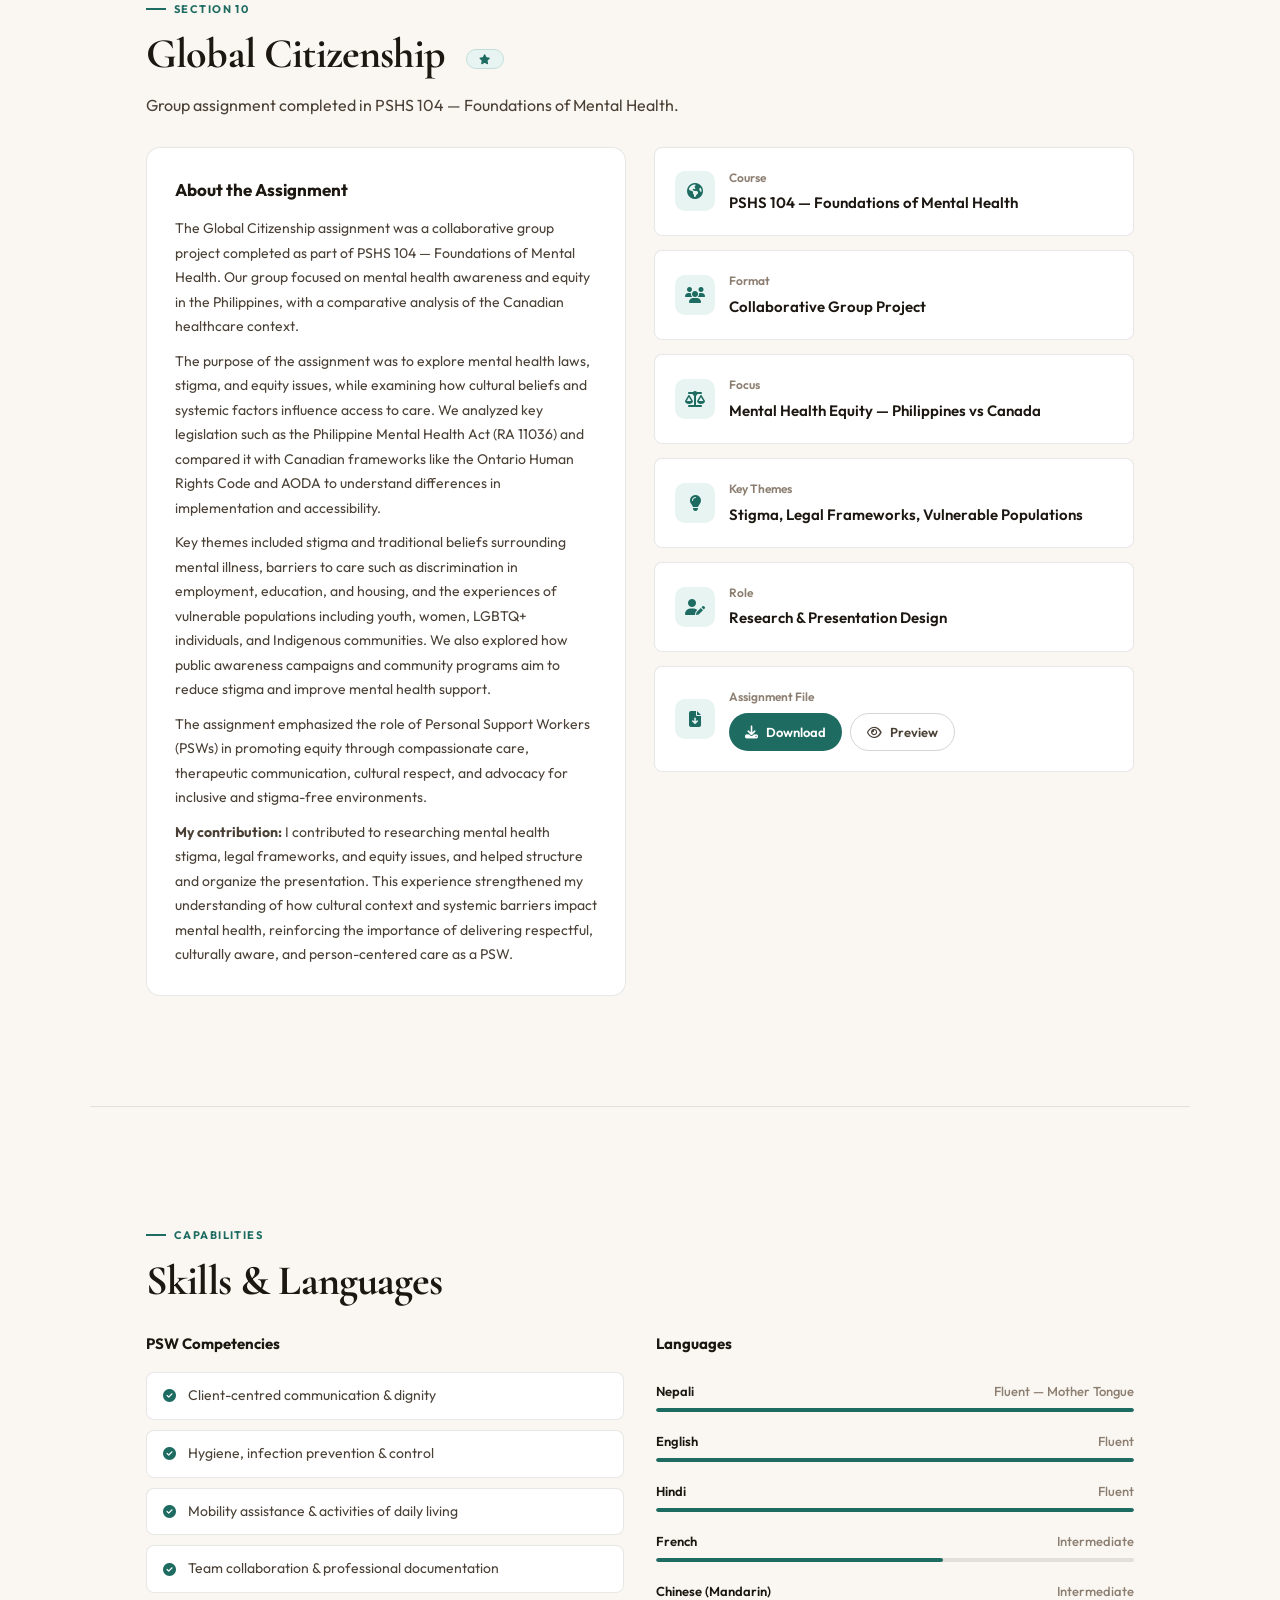
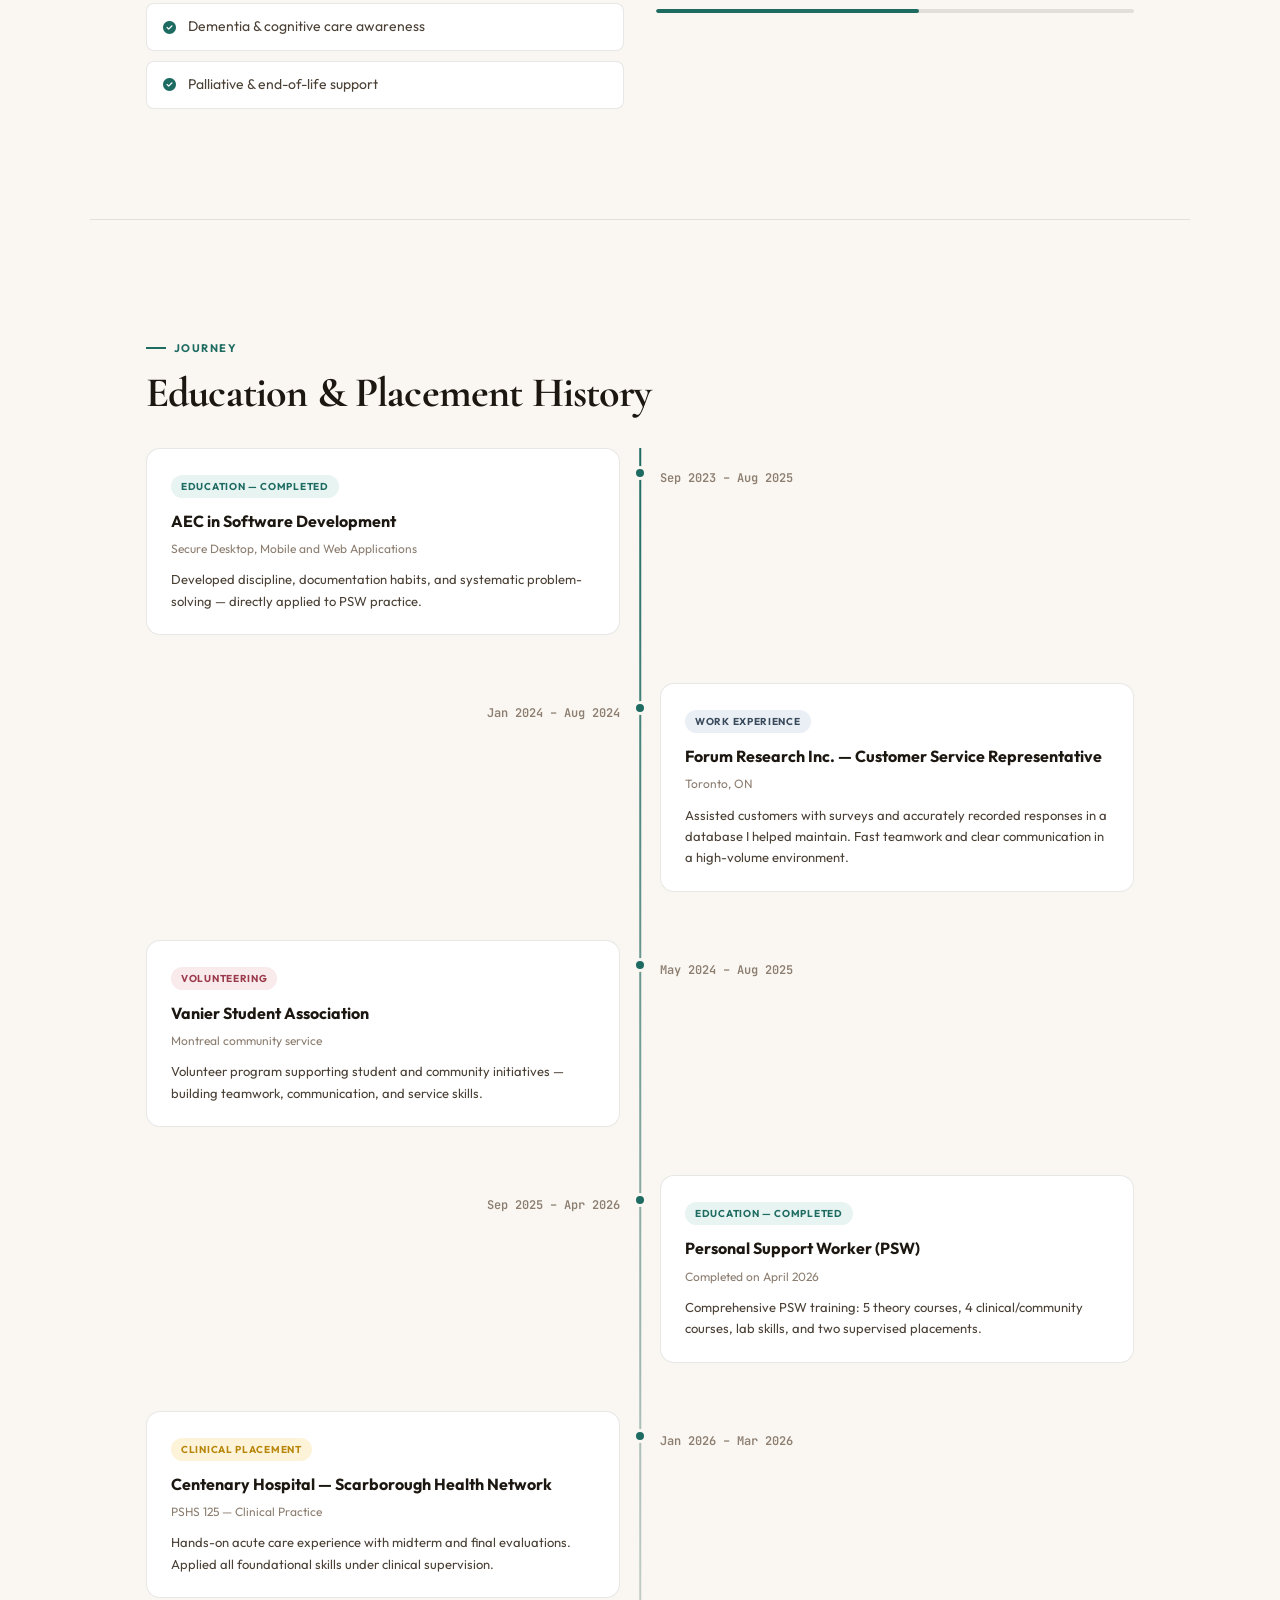
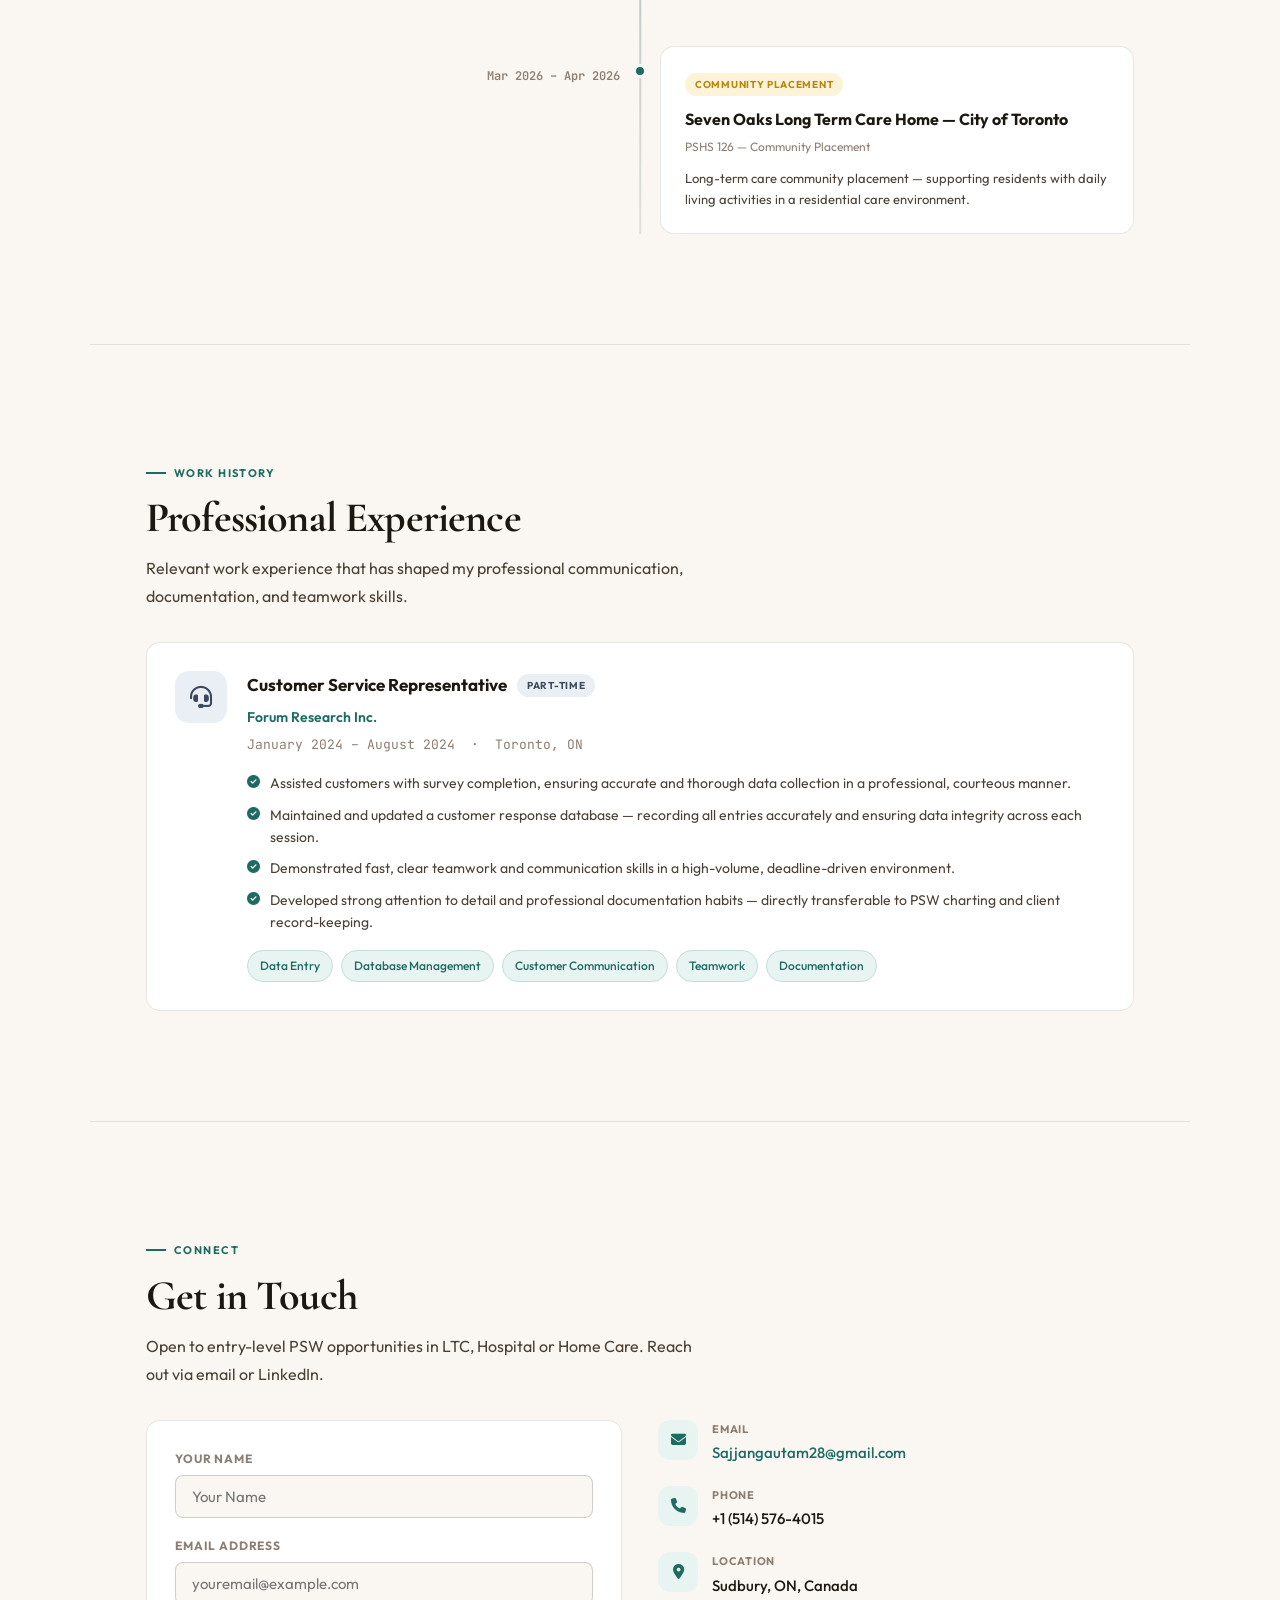
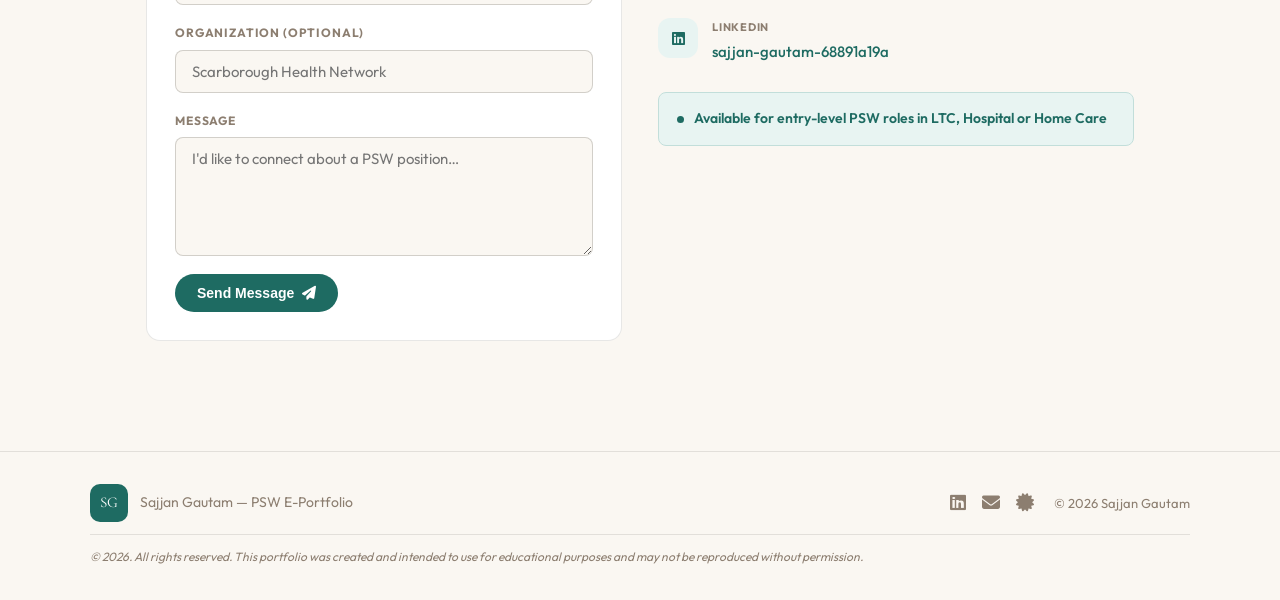
==== commit c0879542: "All DONE" ====
--- a/index.html
+++ b/index.html
@@ -428,7 +428,7 @@
     </div>
 
     <div class="semester-block reveal">
-        <div class="semester-title"><i class="fa-solid fa-book-open"></i> <span>Semester 2</span> — January 2026 to April 2026 <em style="font-weight:400;font-style:italic;color:var(--ink3);margin-left:8px">(Currently Enrolled)</em></div>
+        <div class="semester-title"><i class="fa-solid fa-book-open"></i> <span>Semester 2</span> — January 2026 to April 2026 <em style="font-weight:400;font-style:italic;color:var(--ink3);margin-left:8px"></em></div>
         <div style="border-radius:var(--r);overflow:hidden;border:1px solid var(--border)">
         <table class="course-table" style="width:100%">
             <thead><tr><th style="width:130px">Course Code</th><th>Course Name &amp; Description</th></tr></thead>
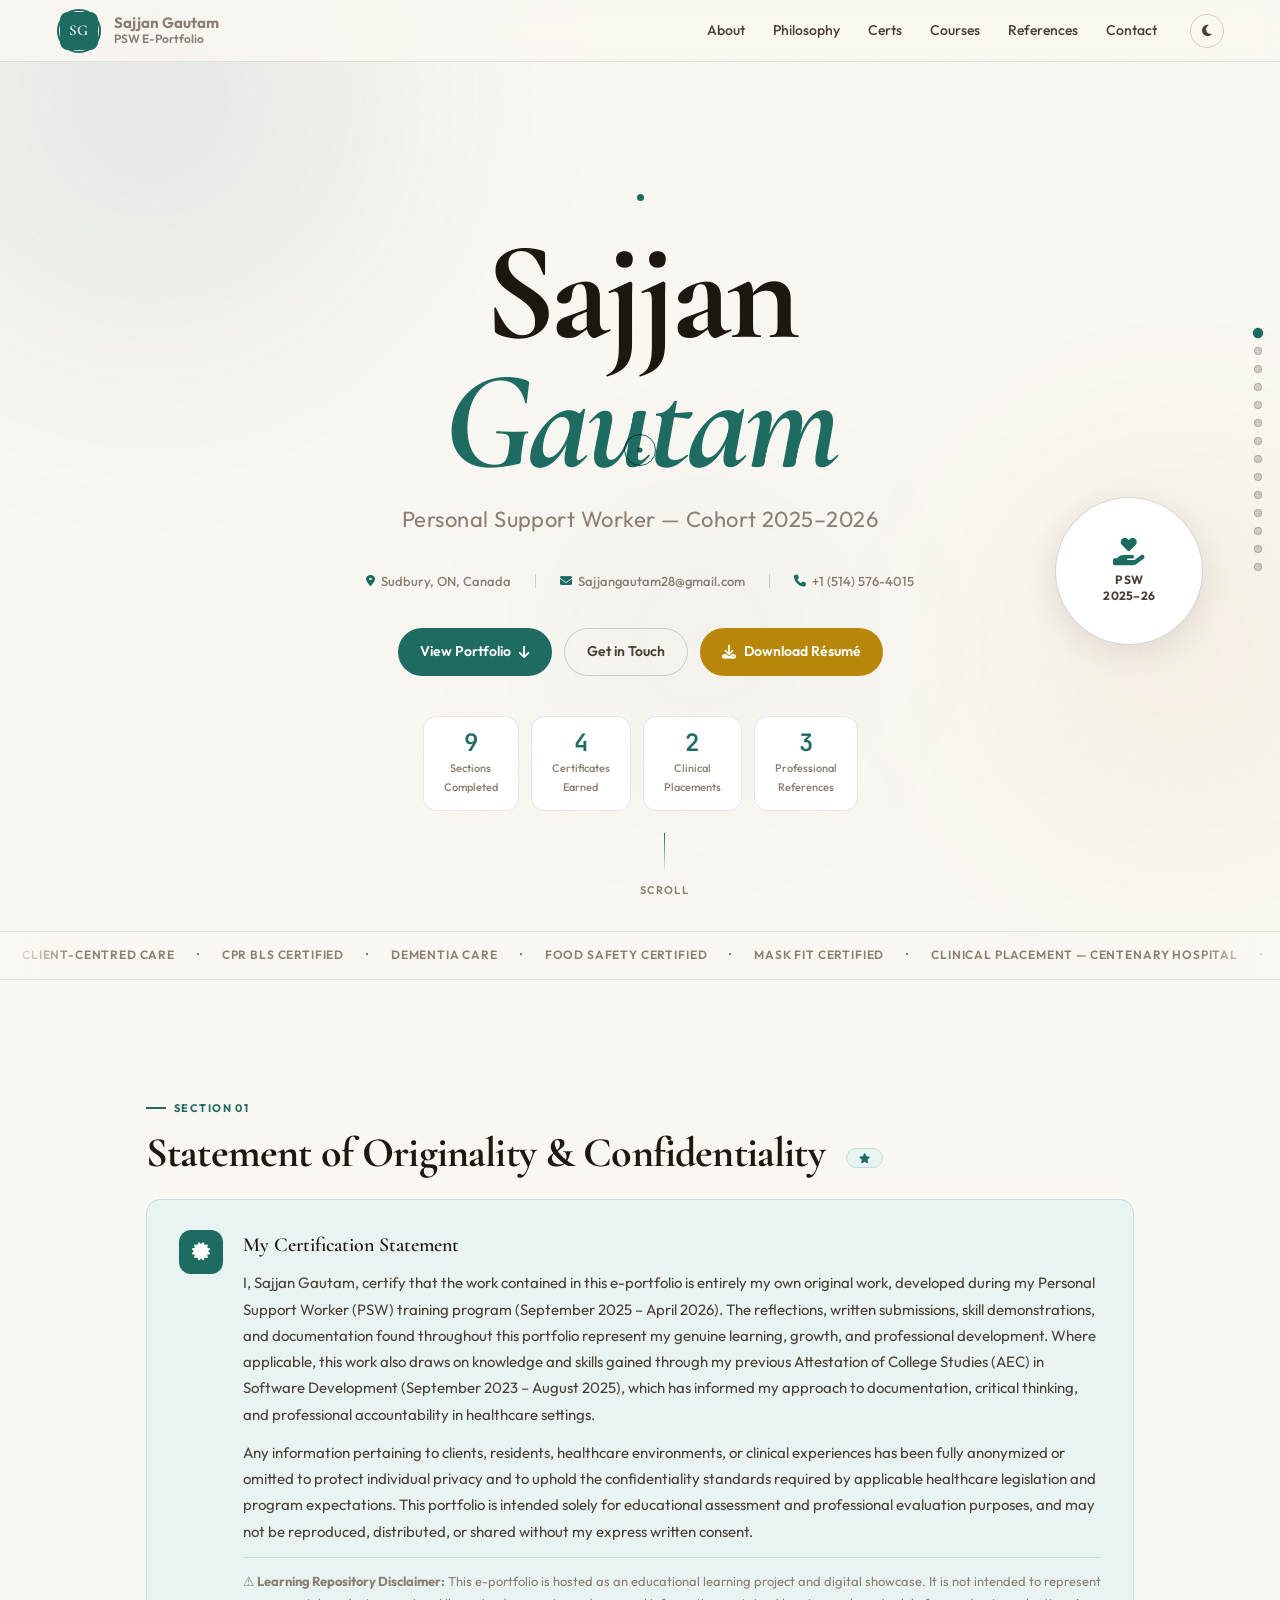
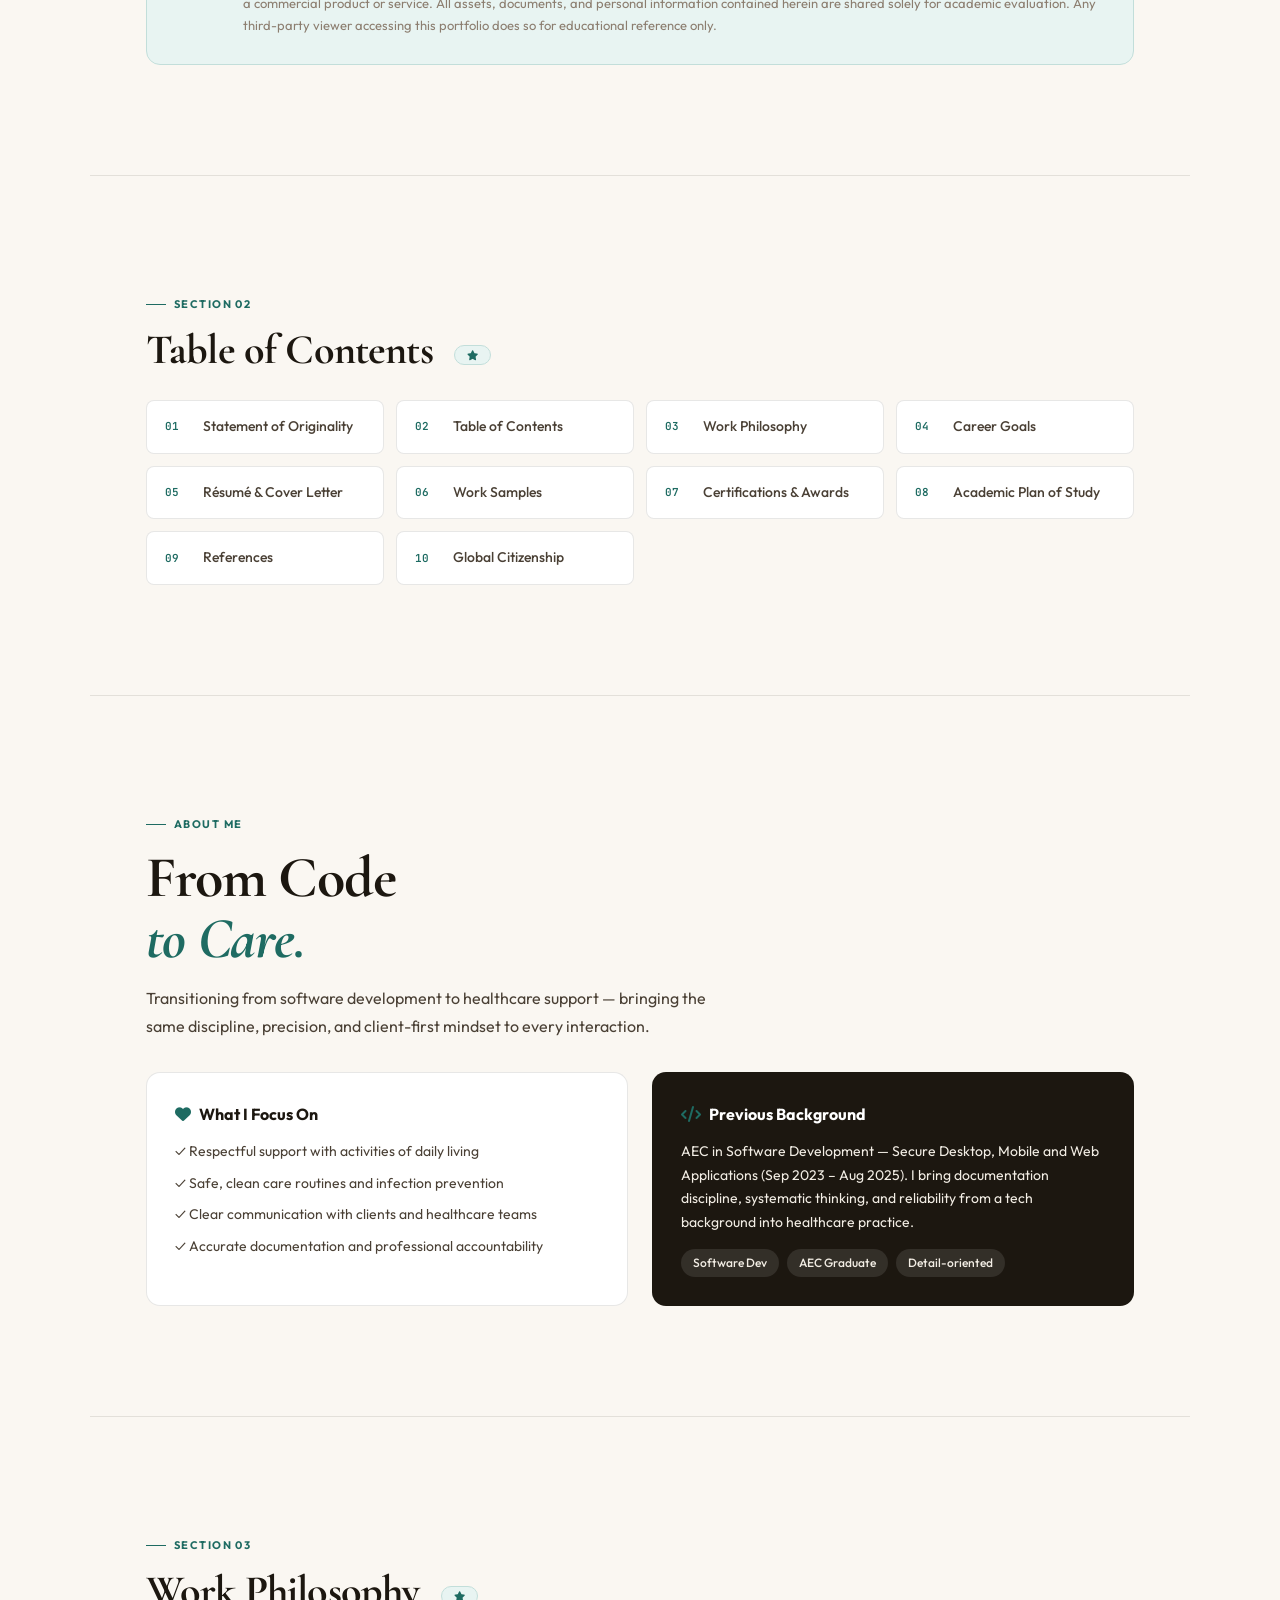
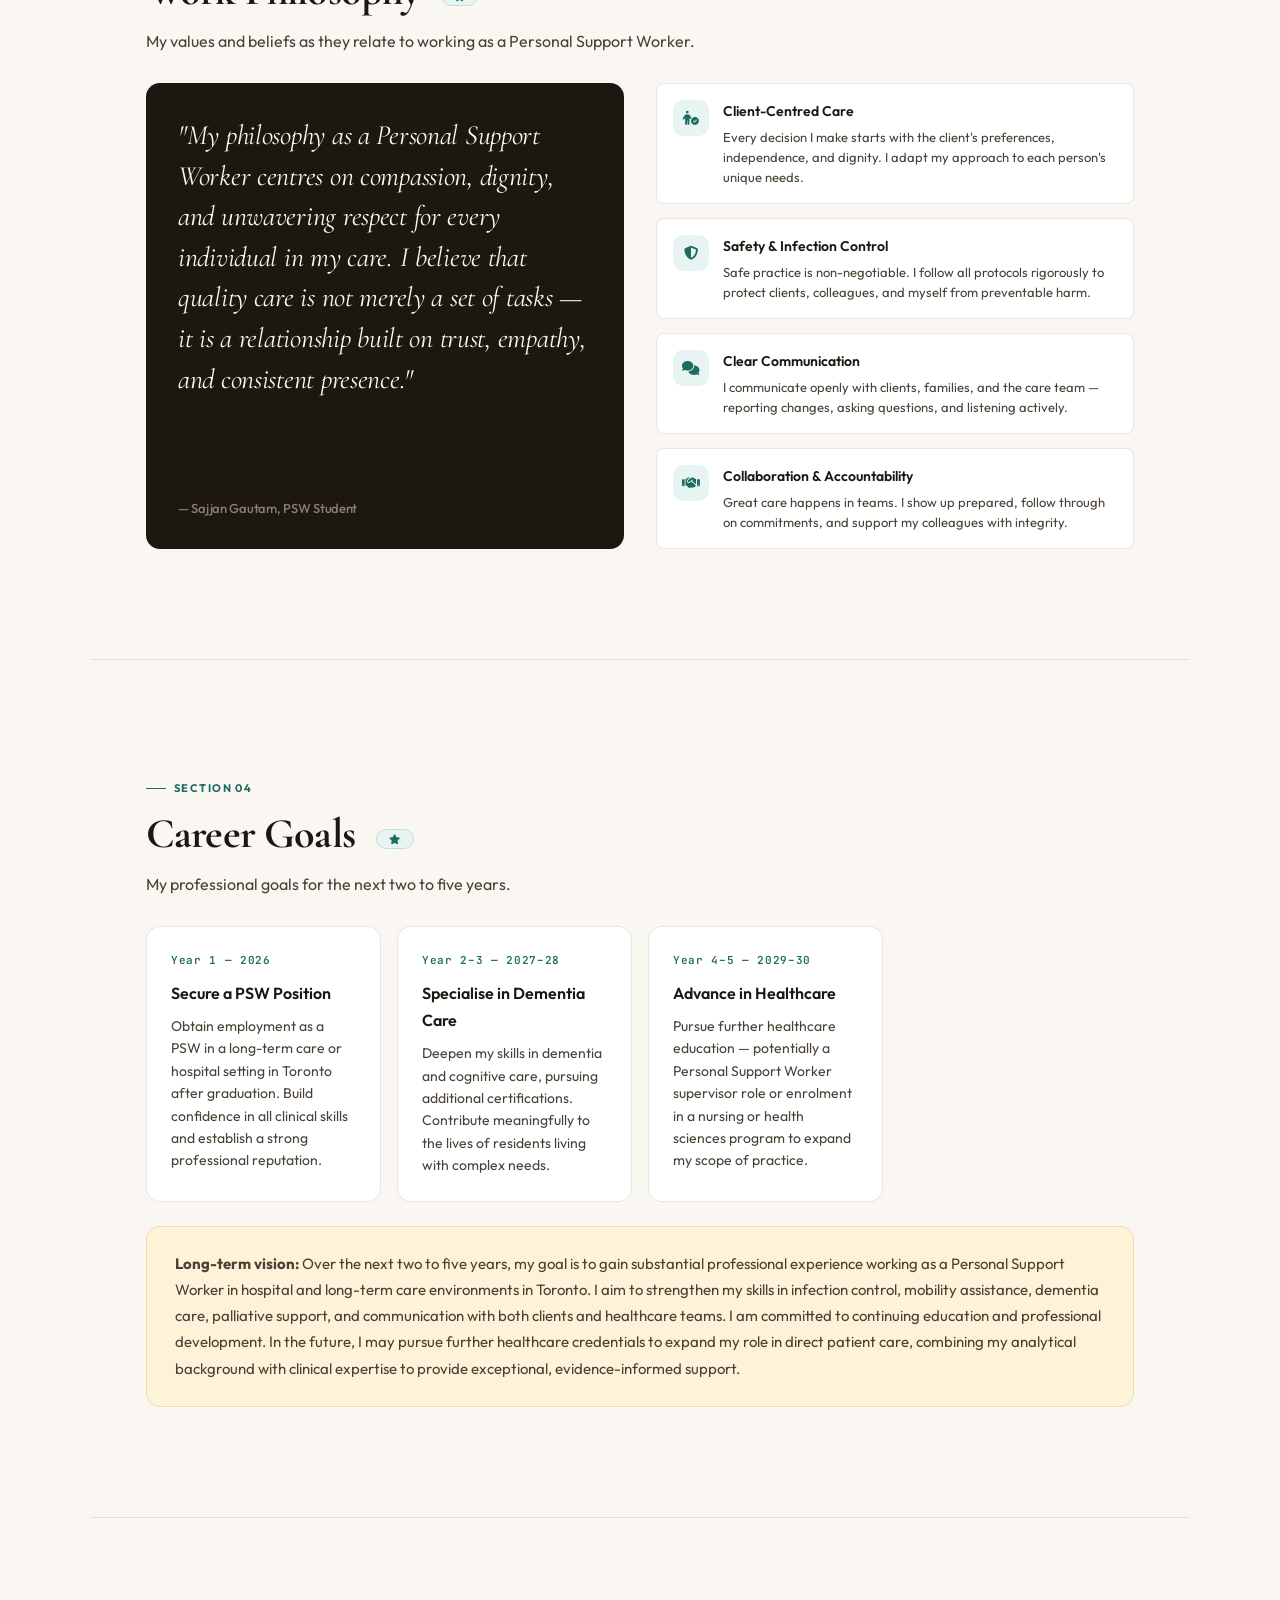
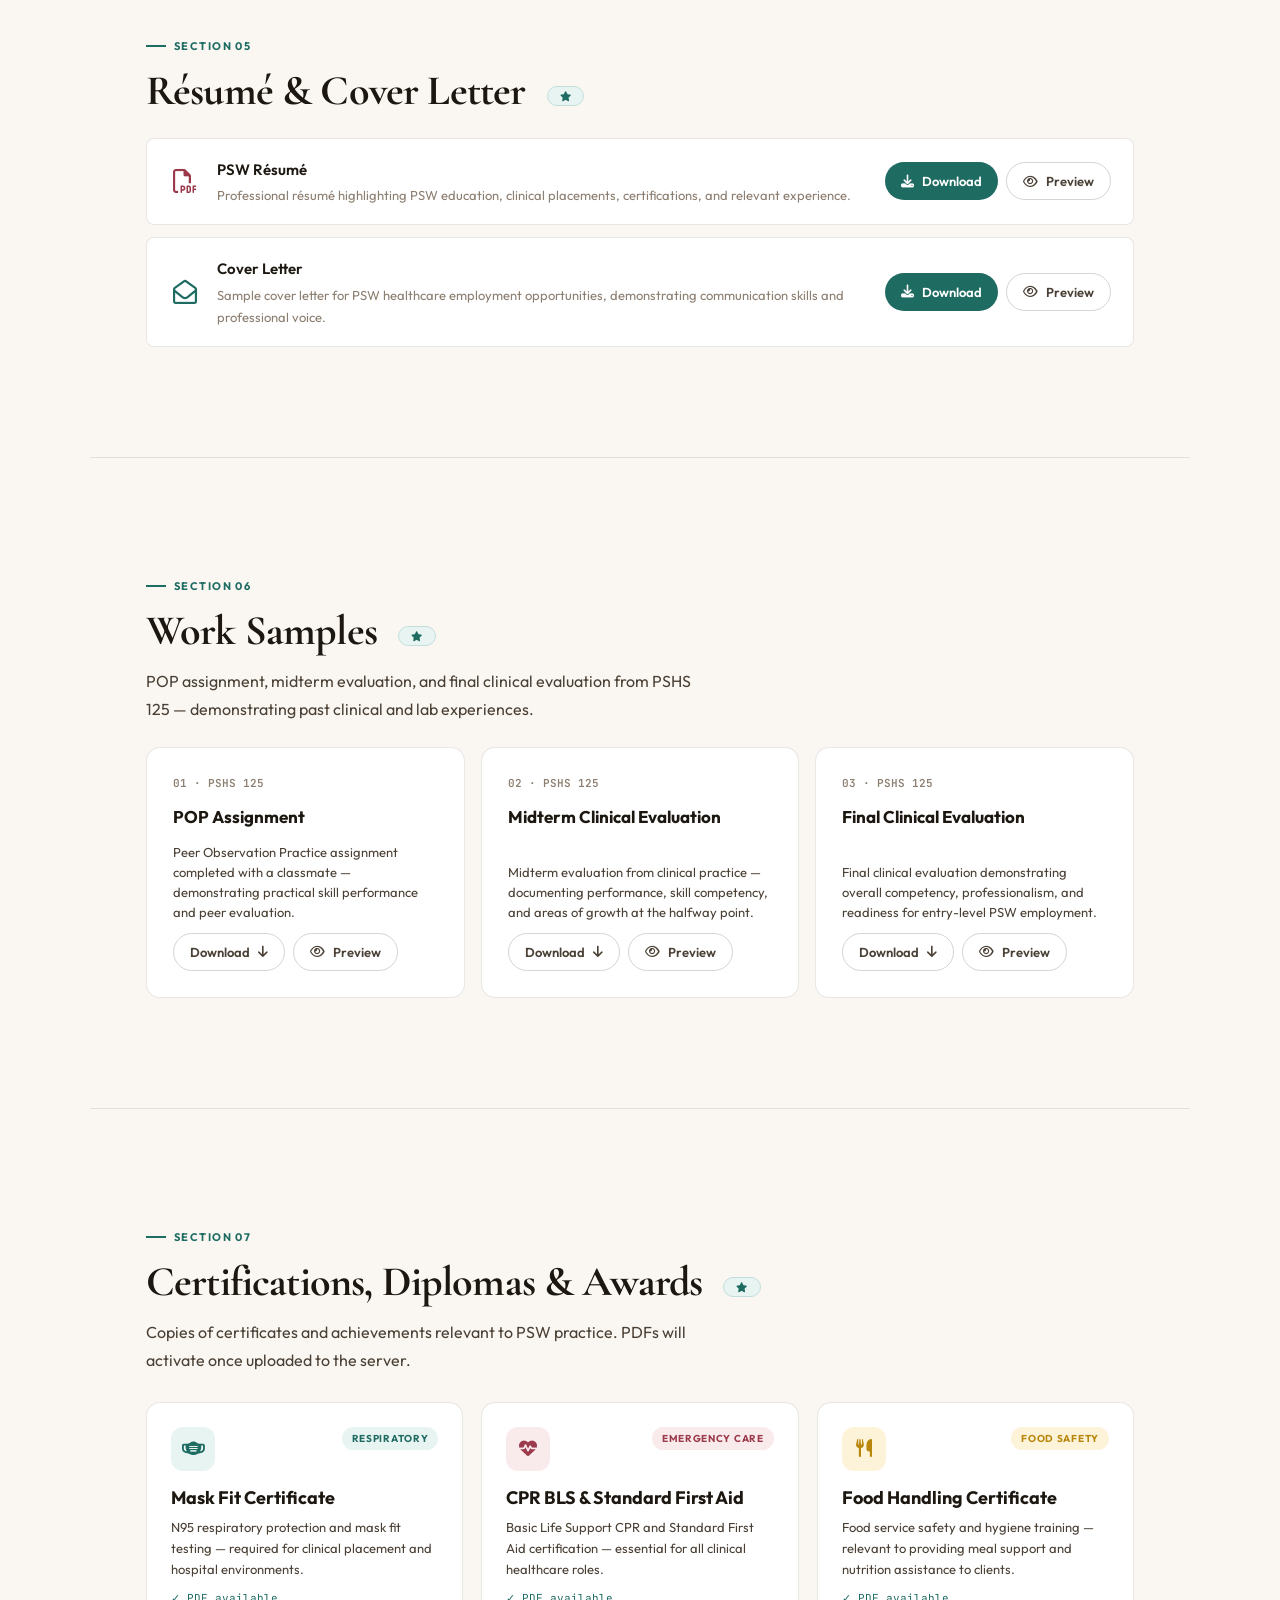
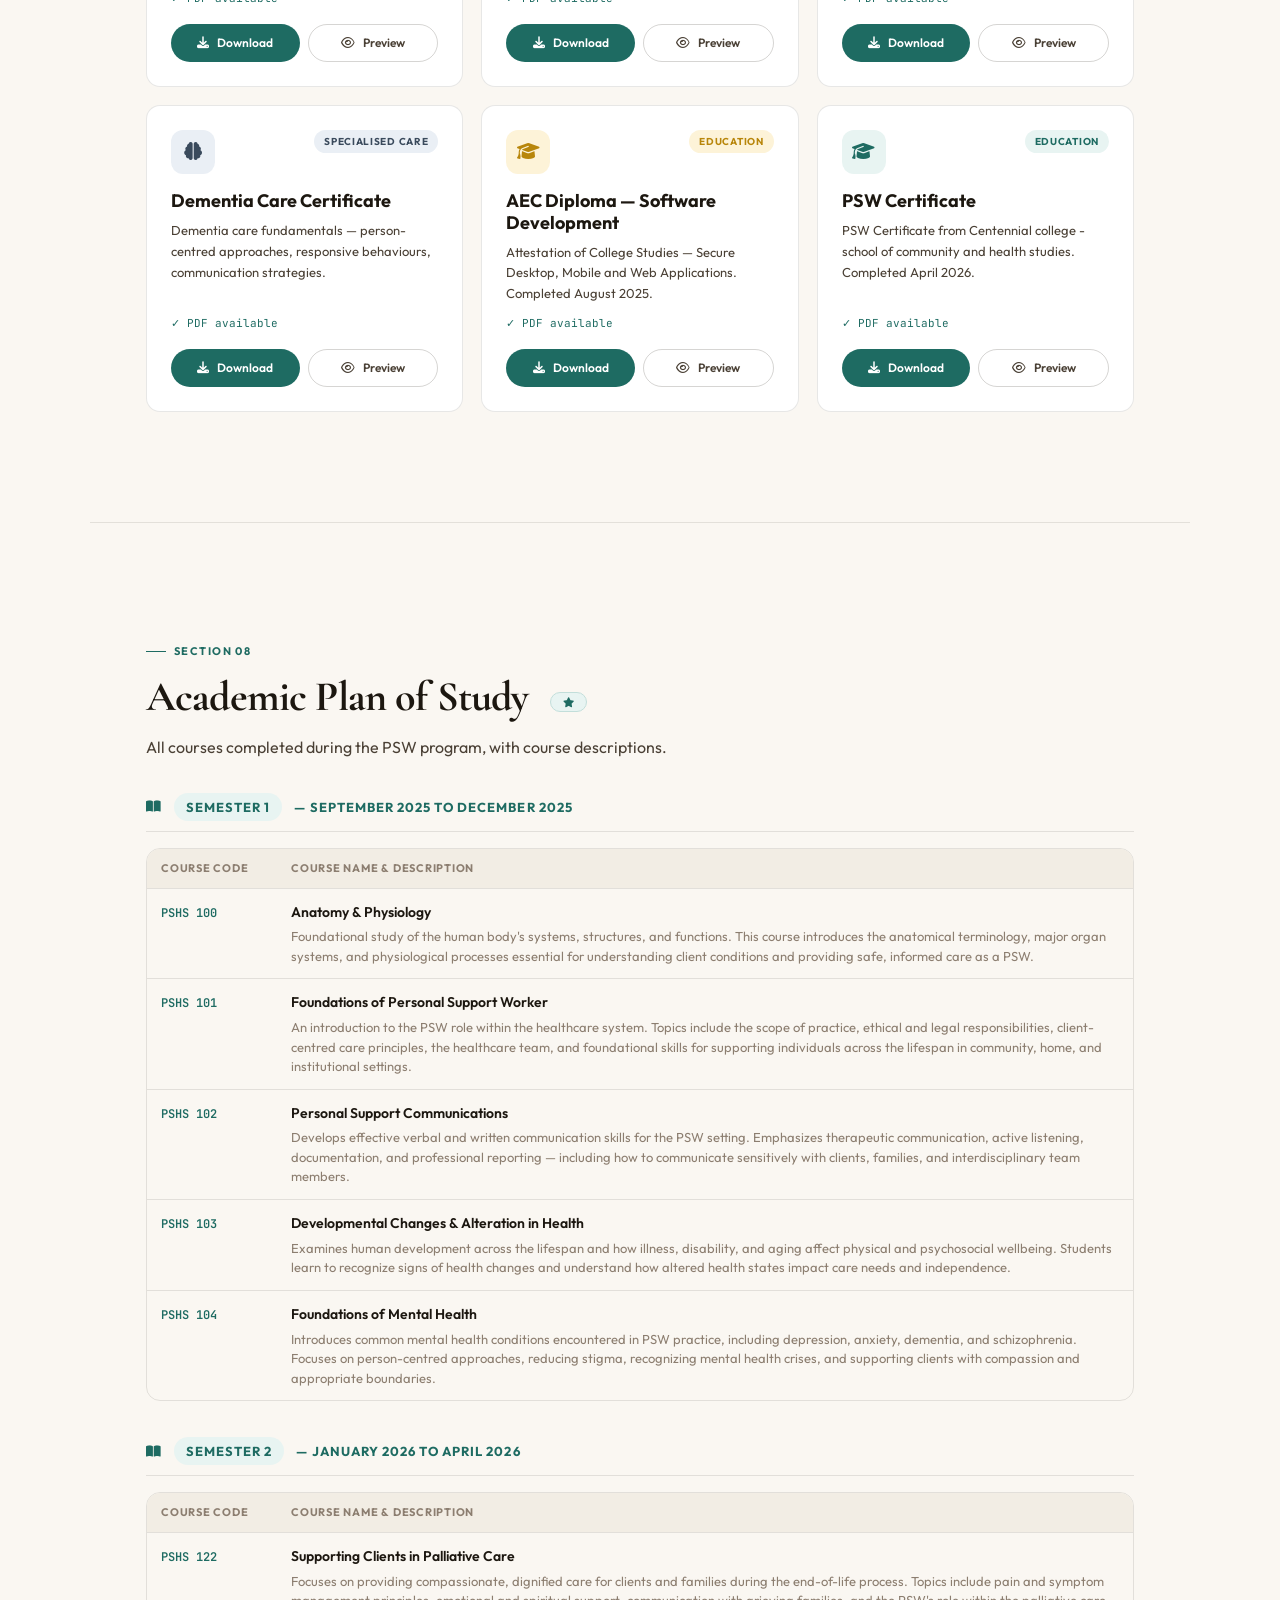
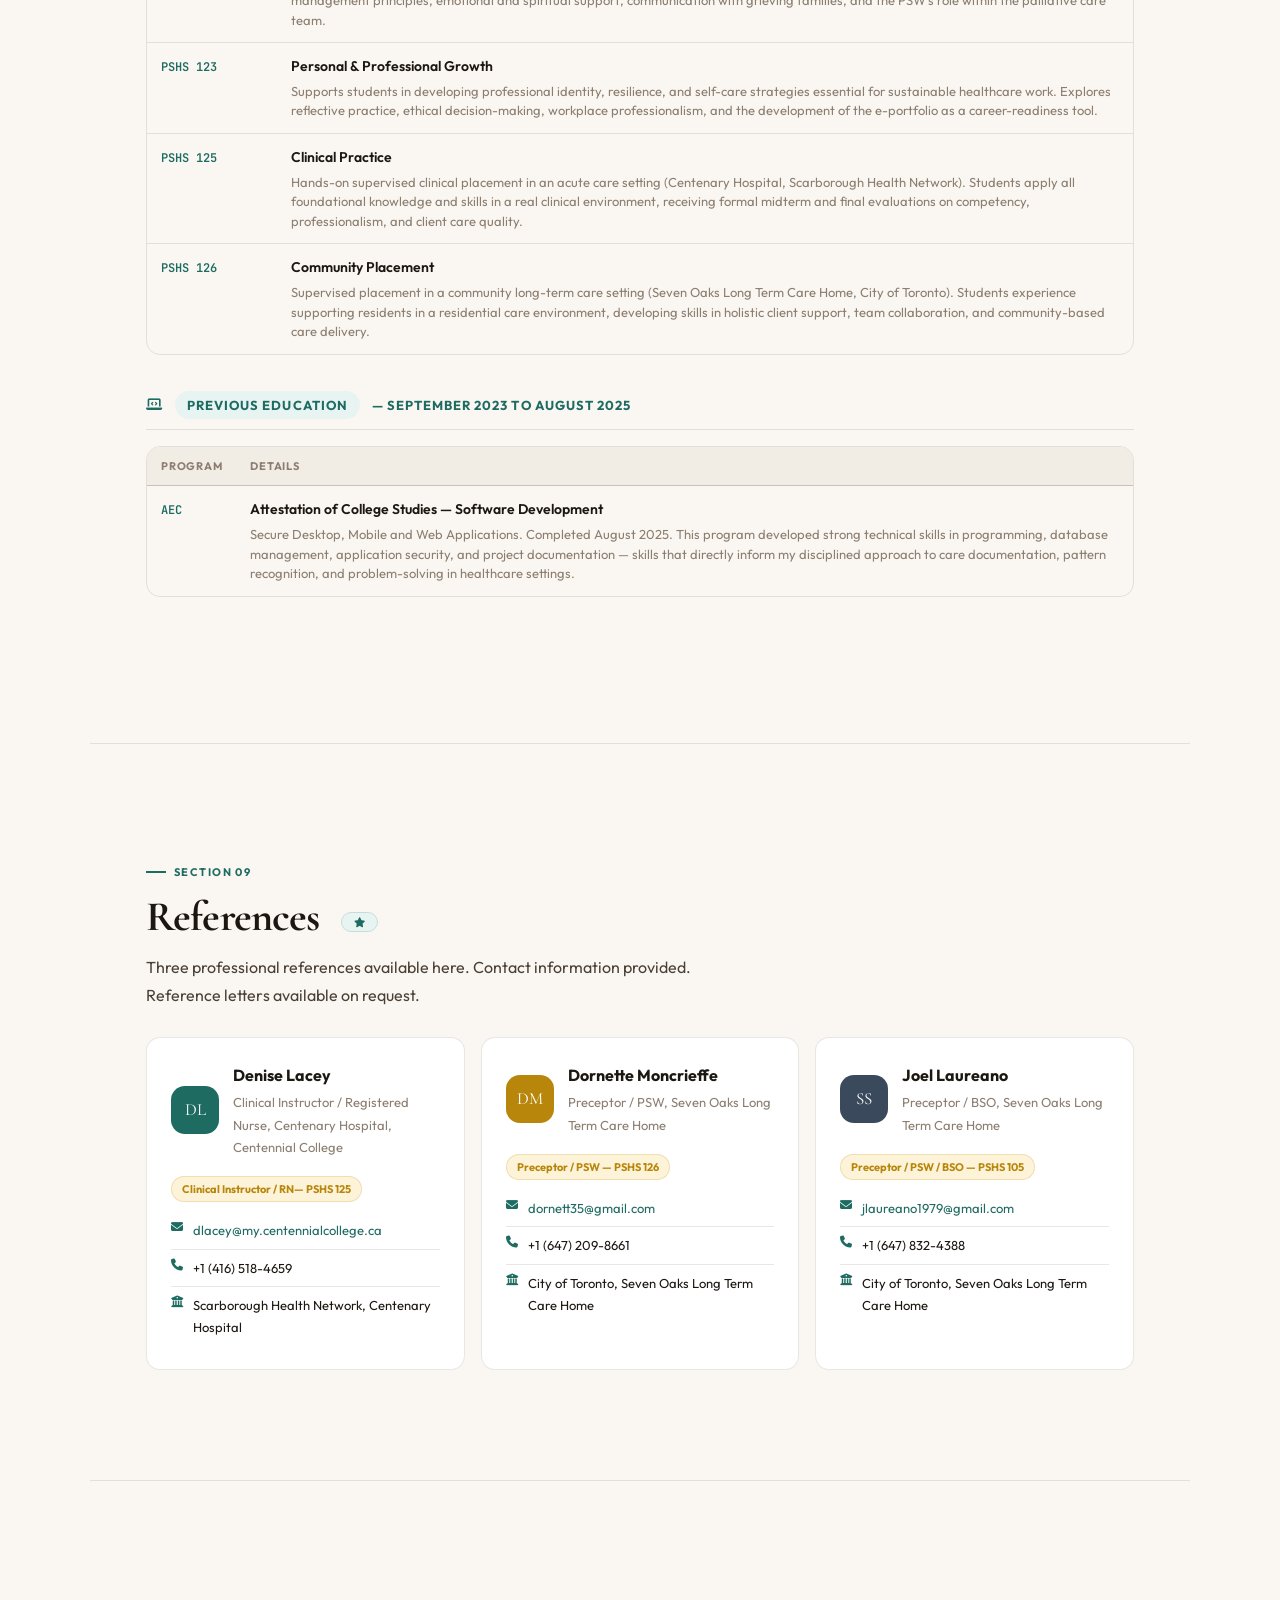
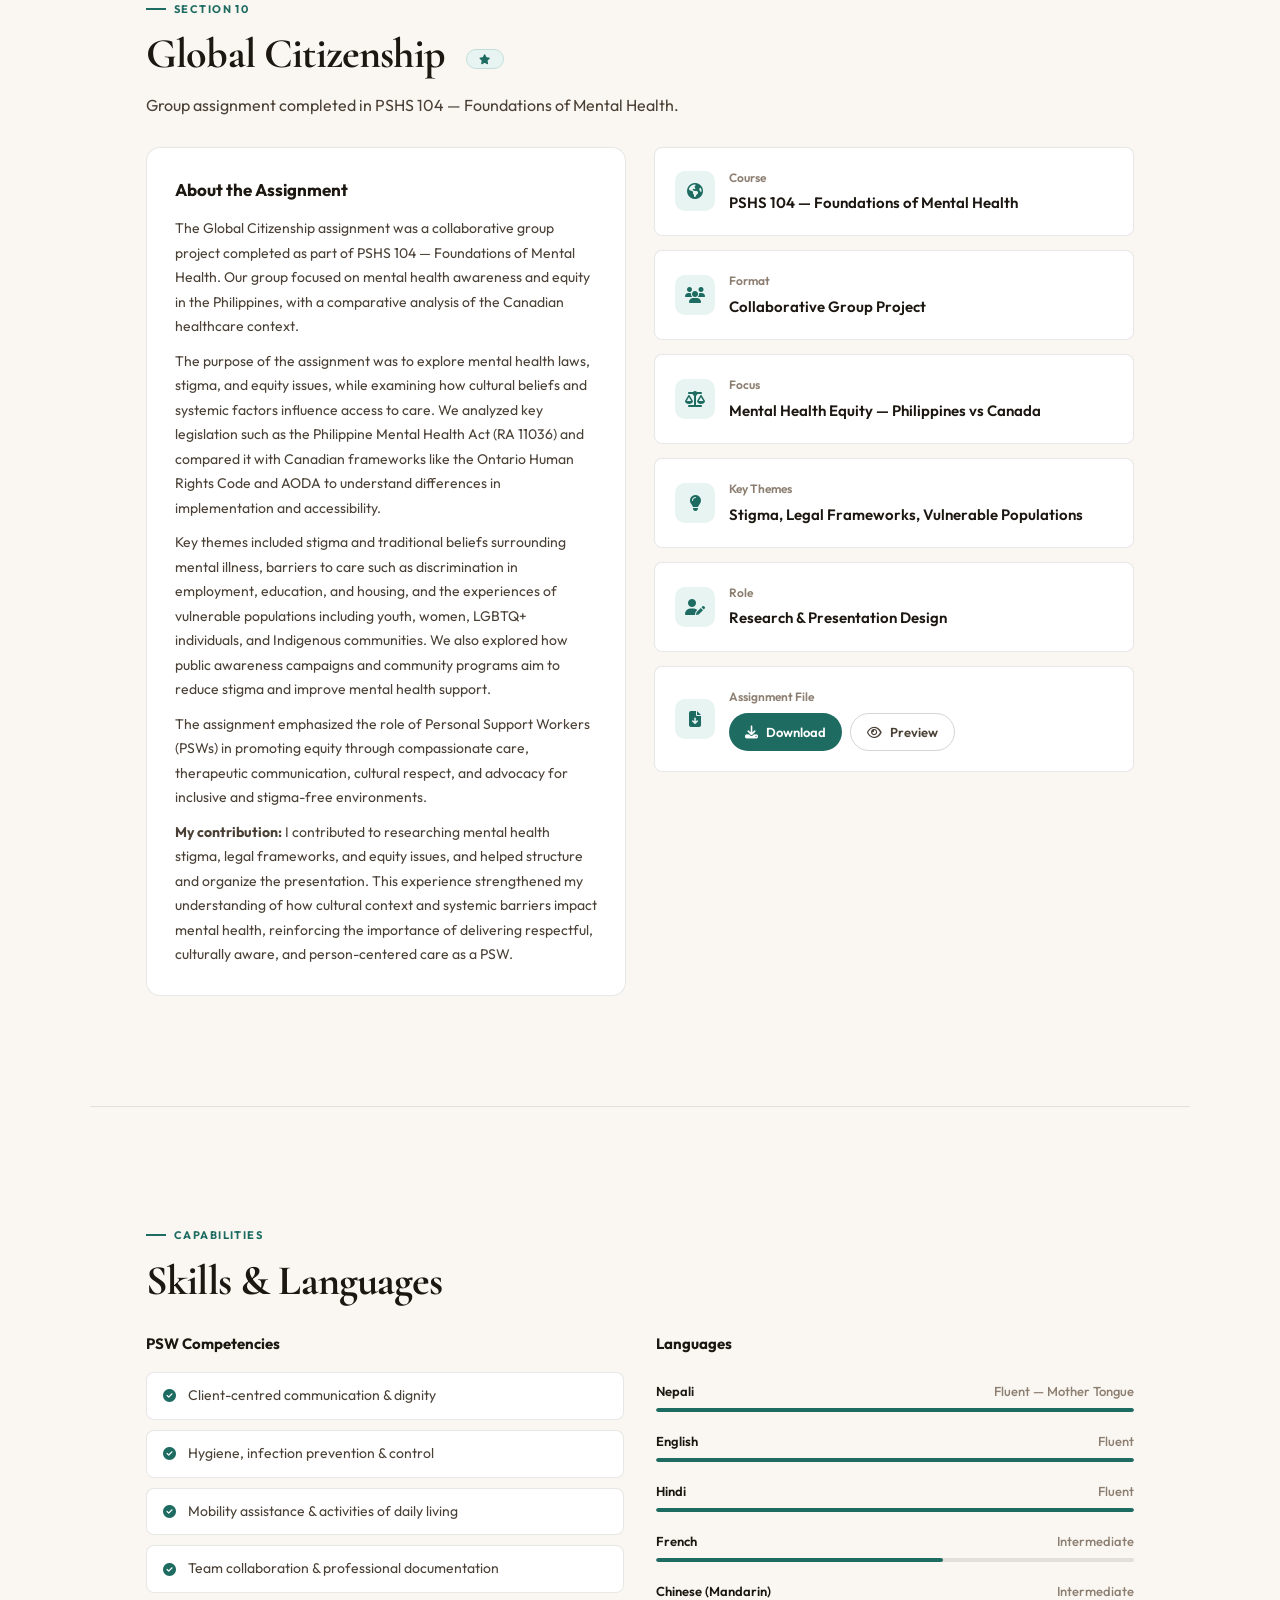
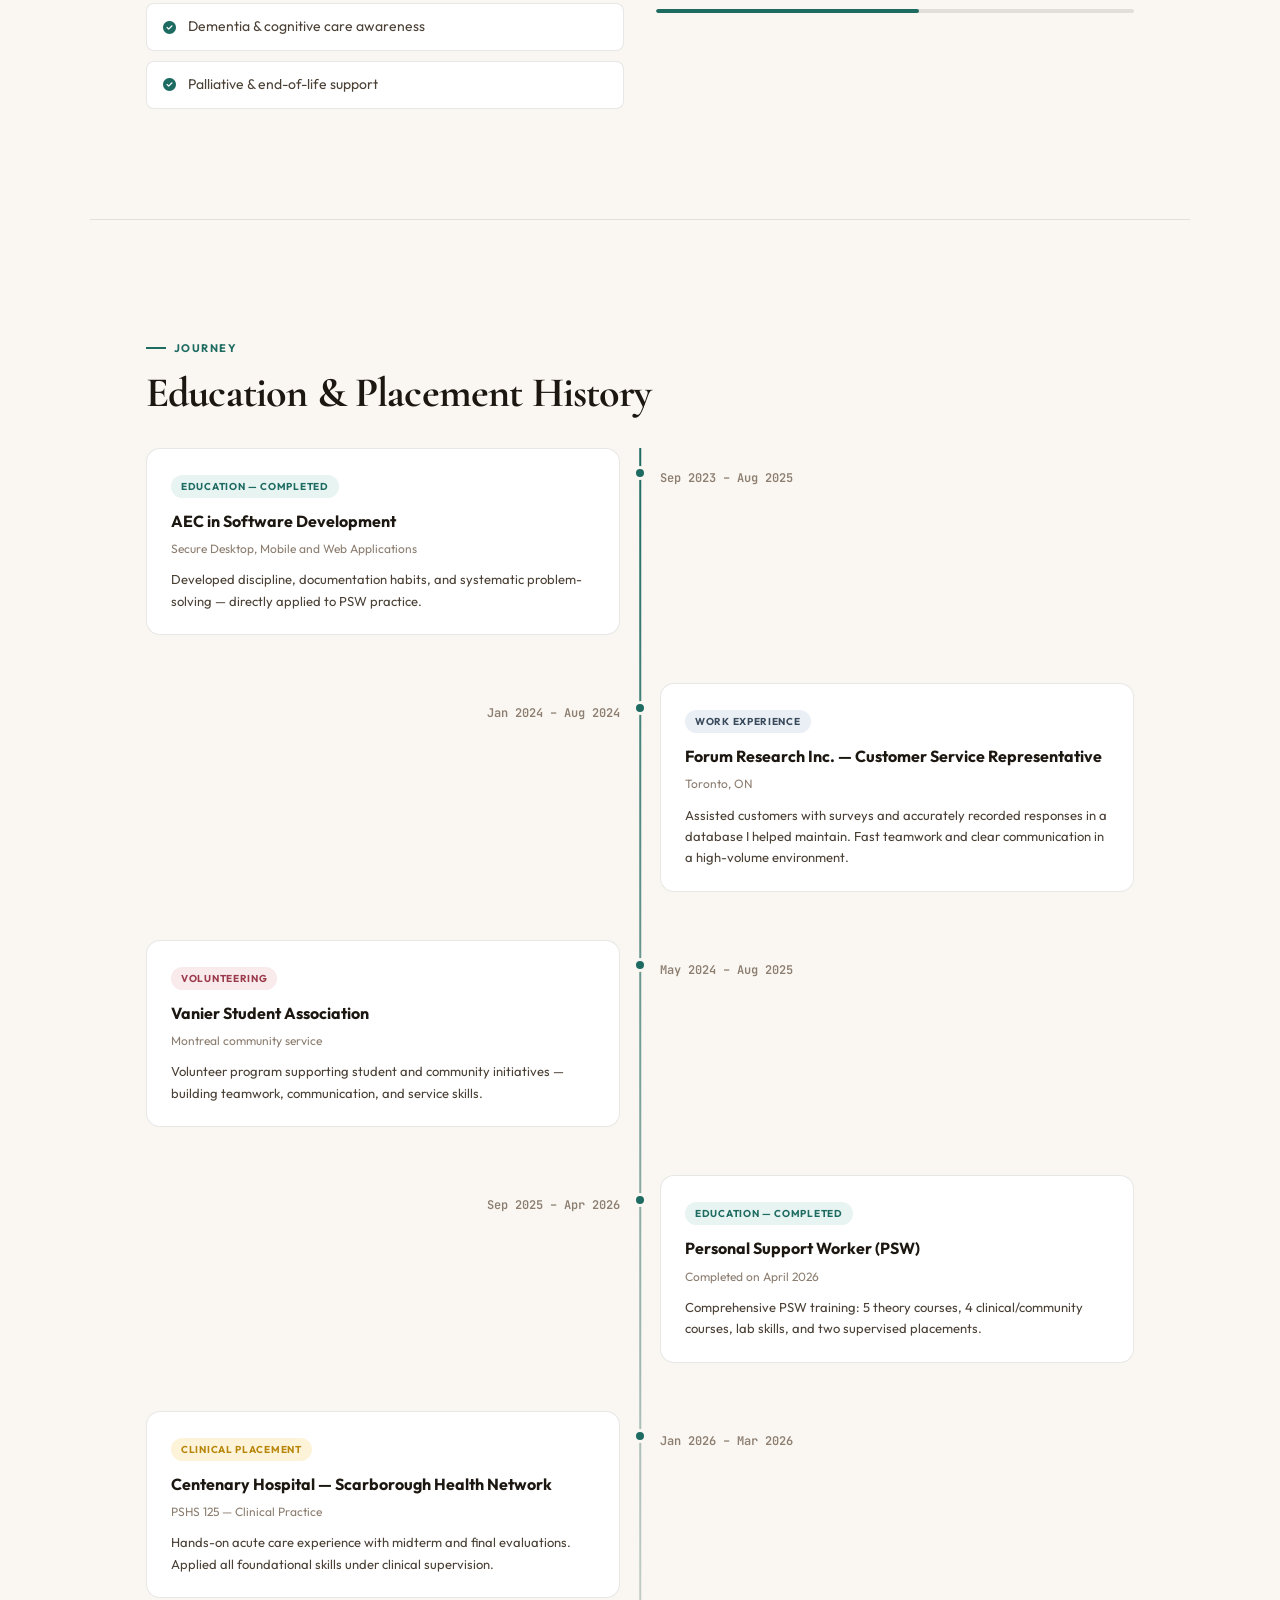
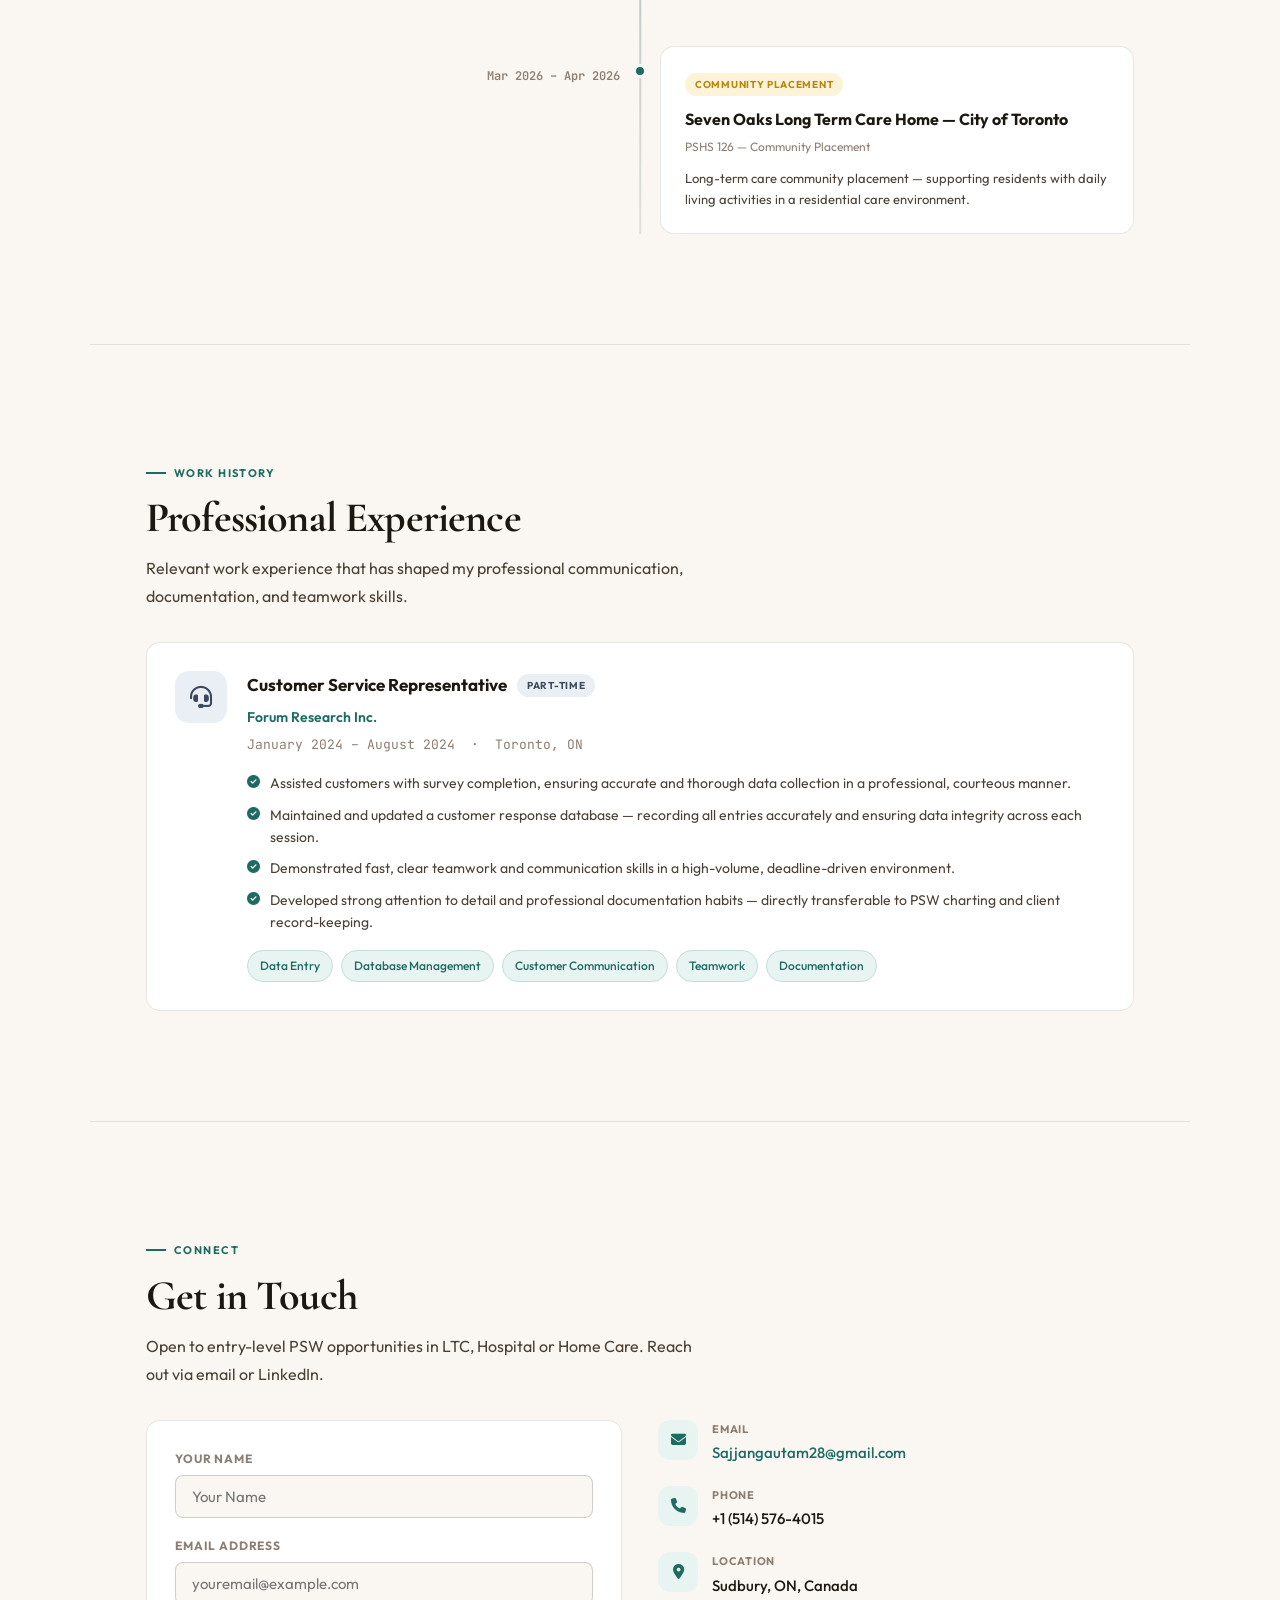
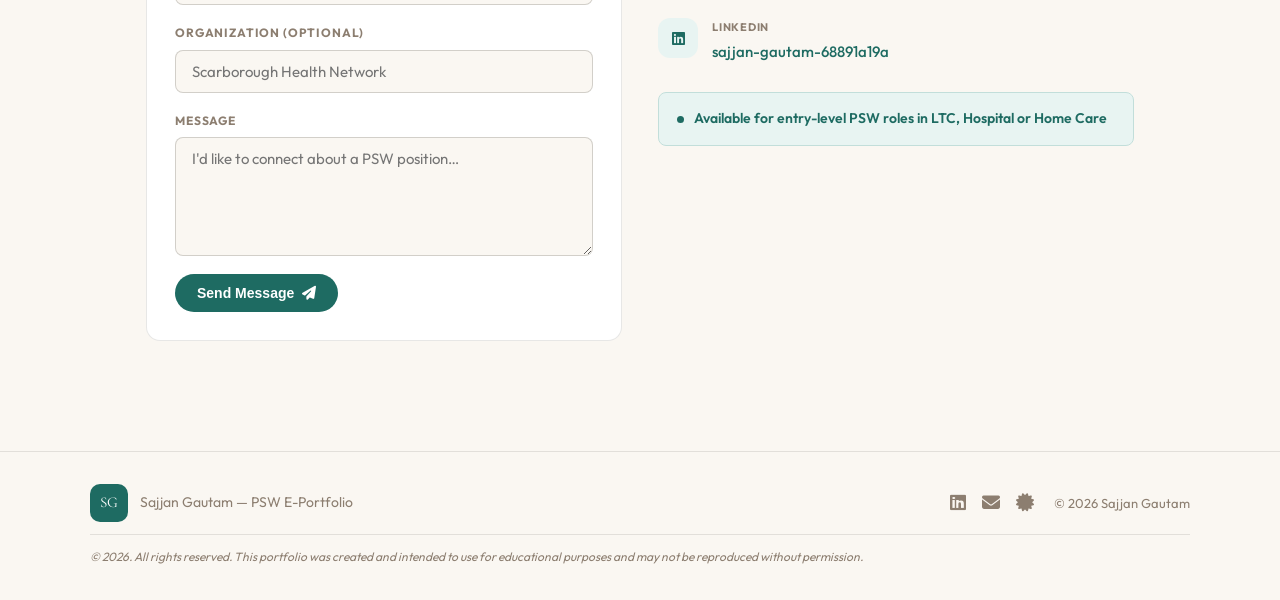
==== commit 9f91e737: "All DONE" ====
--- a/index.html
+++ b/index.html
@@ -280,8 +280,8 @@
         <div class="doc-icon"><i class="fa-regular fa-envelope-open" style="color:var(--teal)"></i></div>
         <div class="doc-info"><div class="doc-title">Cover Letter</div><div class="doc-desc">Sample cover letter for PSW healthcare employment opportunities, demonstrating communication skills and professional voice.</div></div>
         <div style="display:flex;gap:8px">
-            <a class="btn btn-primary btn-sm" href="assets/certificates/Resume-PSW.pdf" download><i class="fa-solid fa-download"></i> Download</a>
-            <a class="btn btn-outline btn-sm" href="assets/certificates/Resume-PSW.pdf" onclick="openPdfModal(this);return false;" data-pdf-title="Cover Letter"><i class="fa-regular fa-eye"></i> Preview</a>
+            <a class="btn btn-primary btn-sm" href="assets/certificates/cover.pdf" download><i class="fa-solid fa-download"></i> Download</a>
+            <a class="btn btn-outline btn-sm" href="assets/certificates/cover.pdf" onclick="openPdfModal(this);return false;" data-pdf-title="Cover Letter"><i class="fa-regular fa-eye"></i> Preview</a>
         </div>
         </div>
     </div>
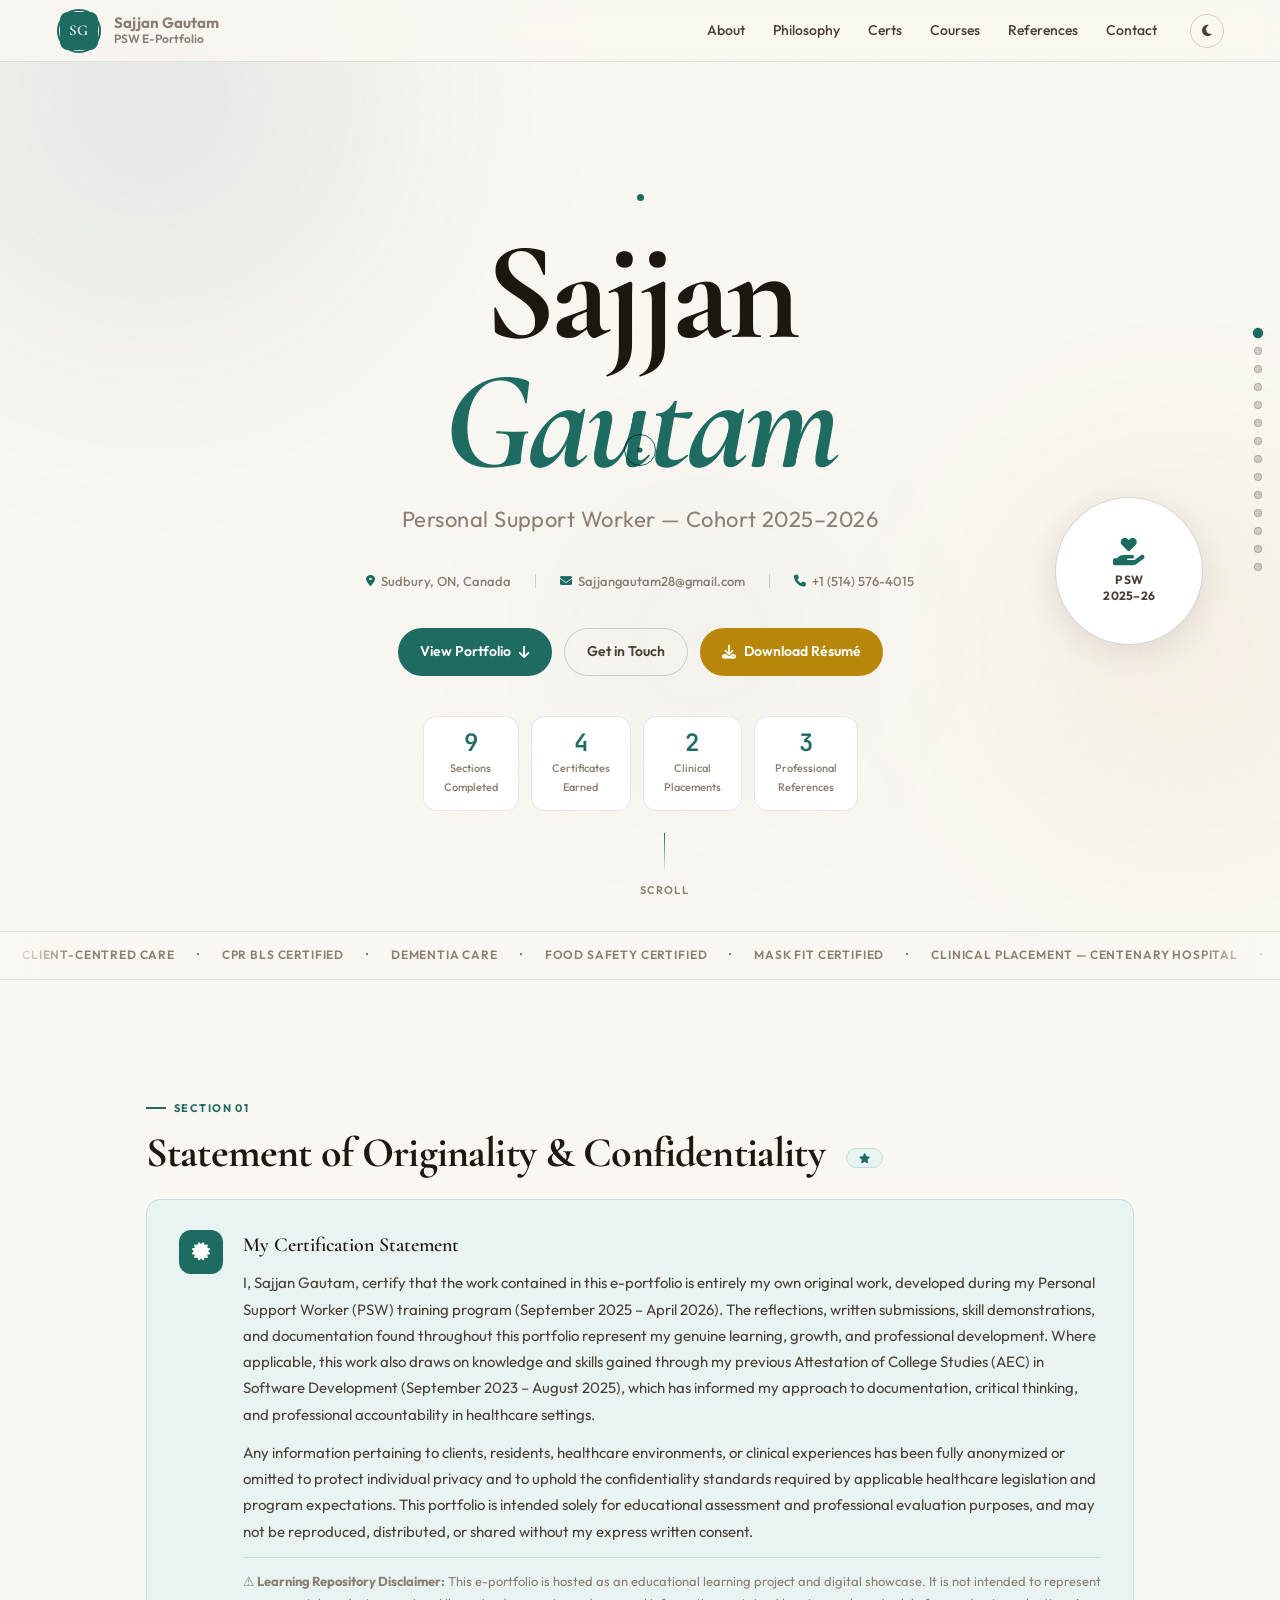
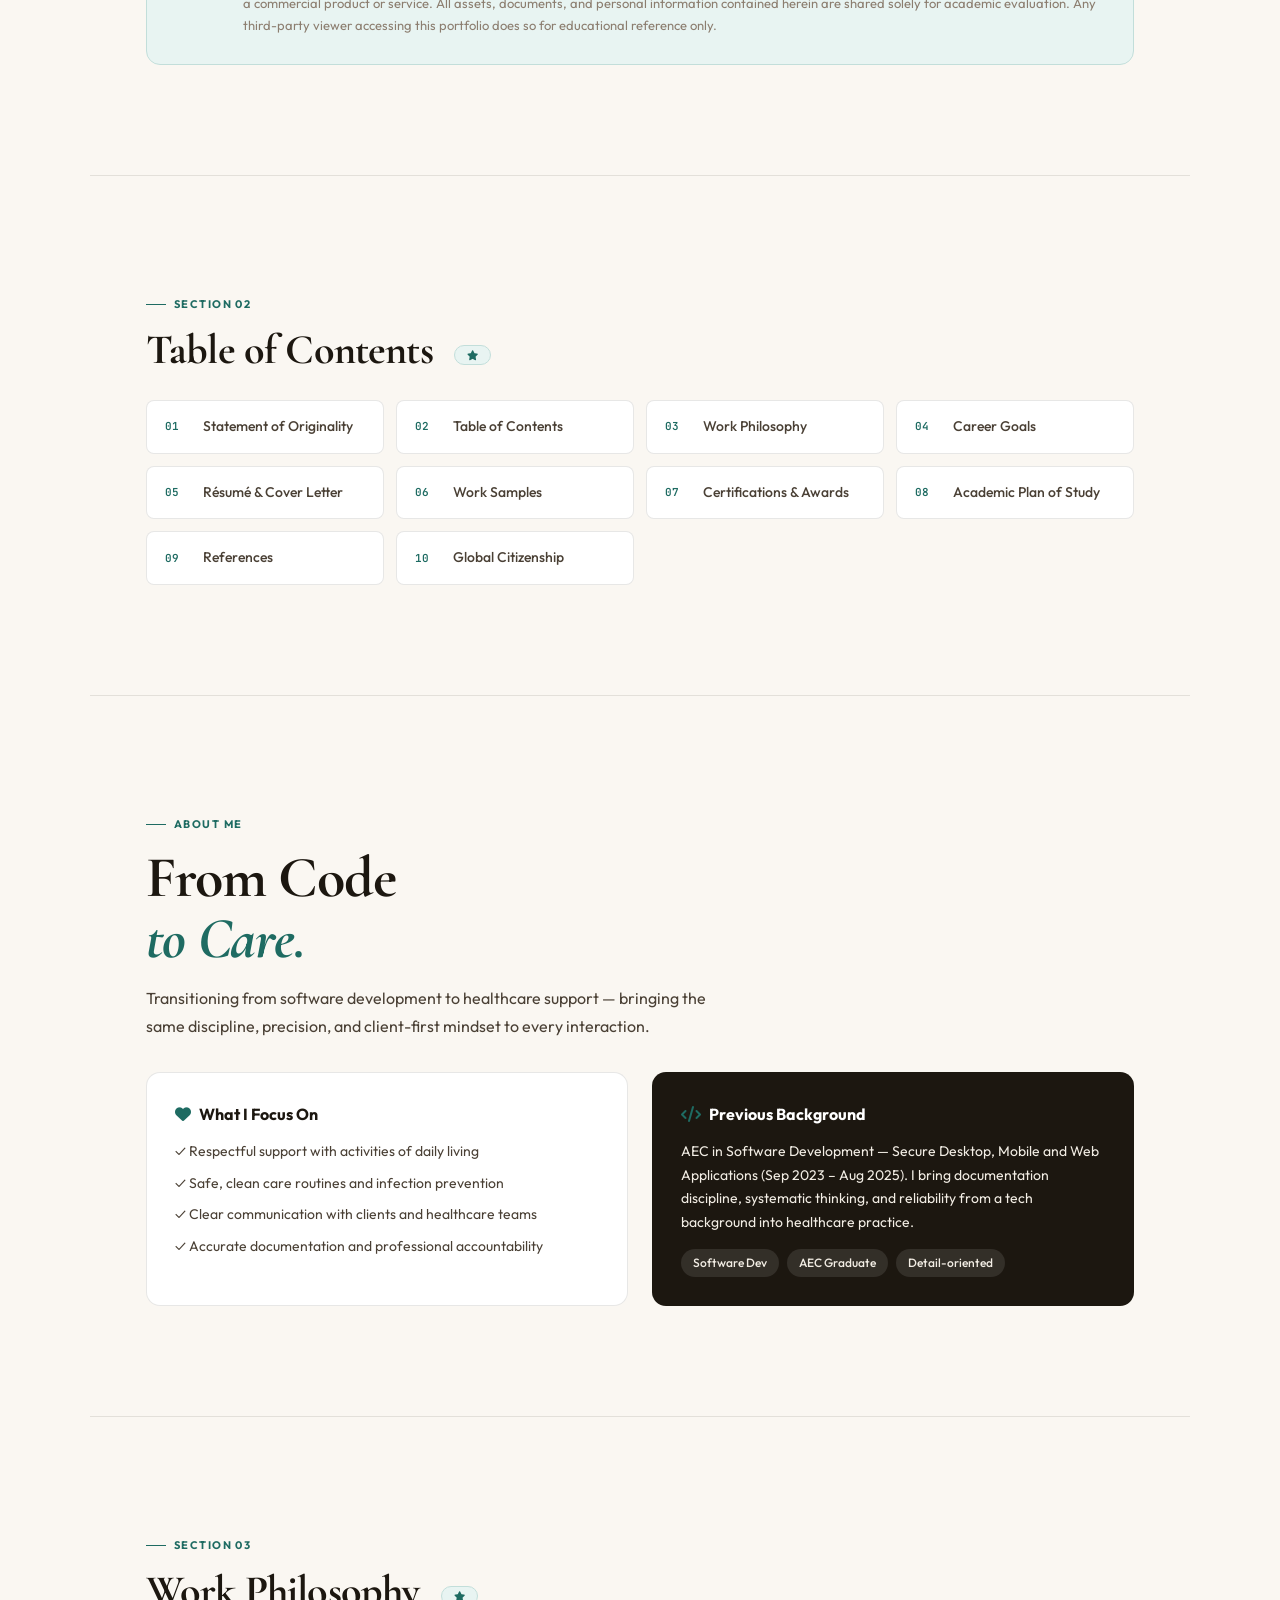
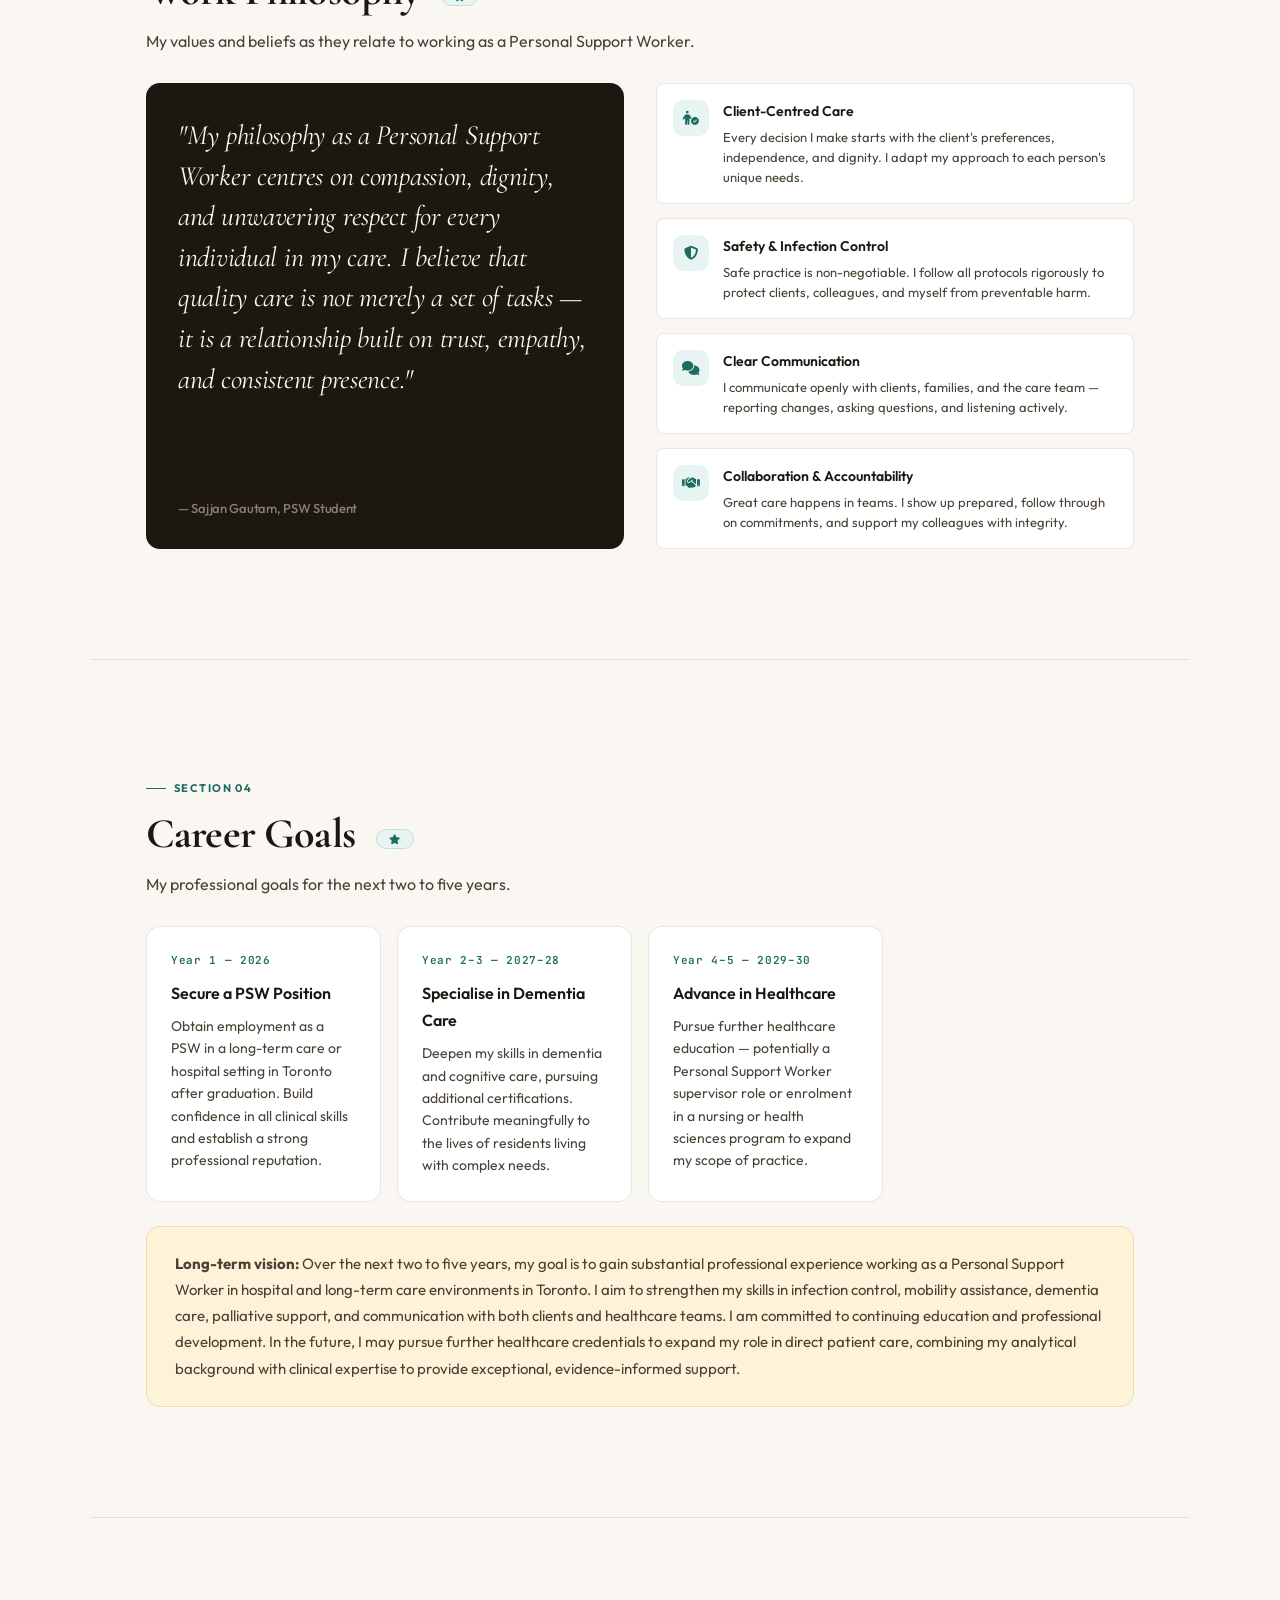
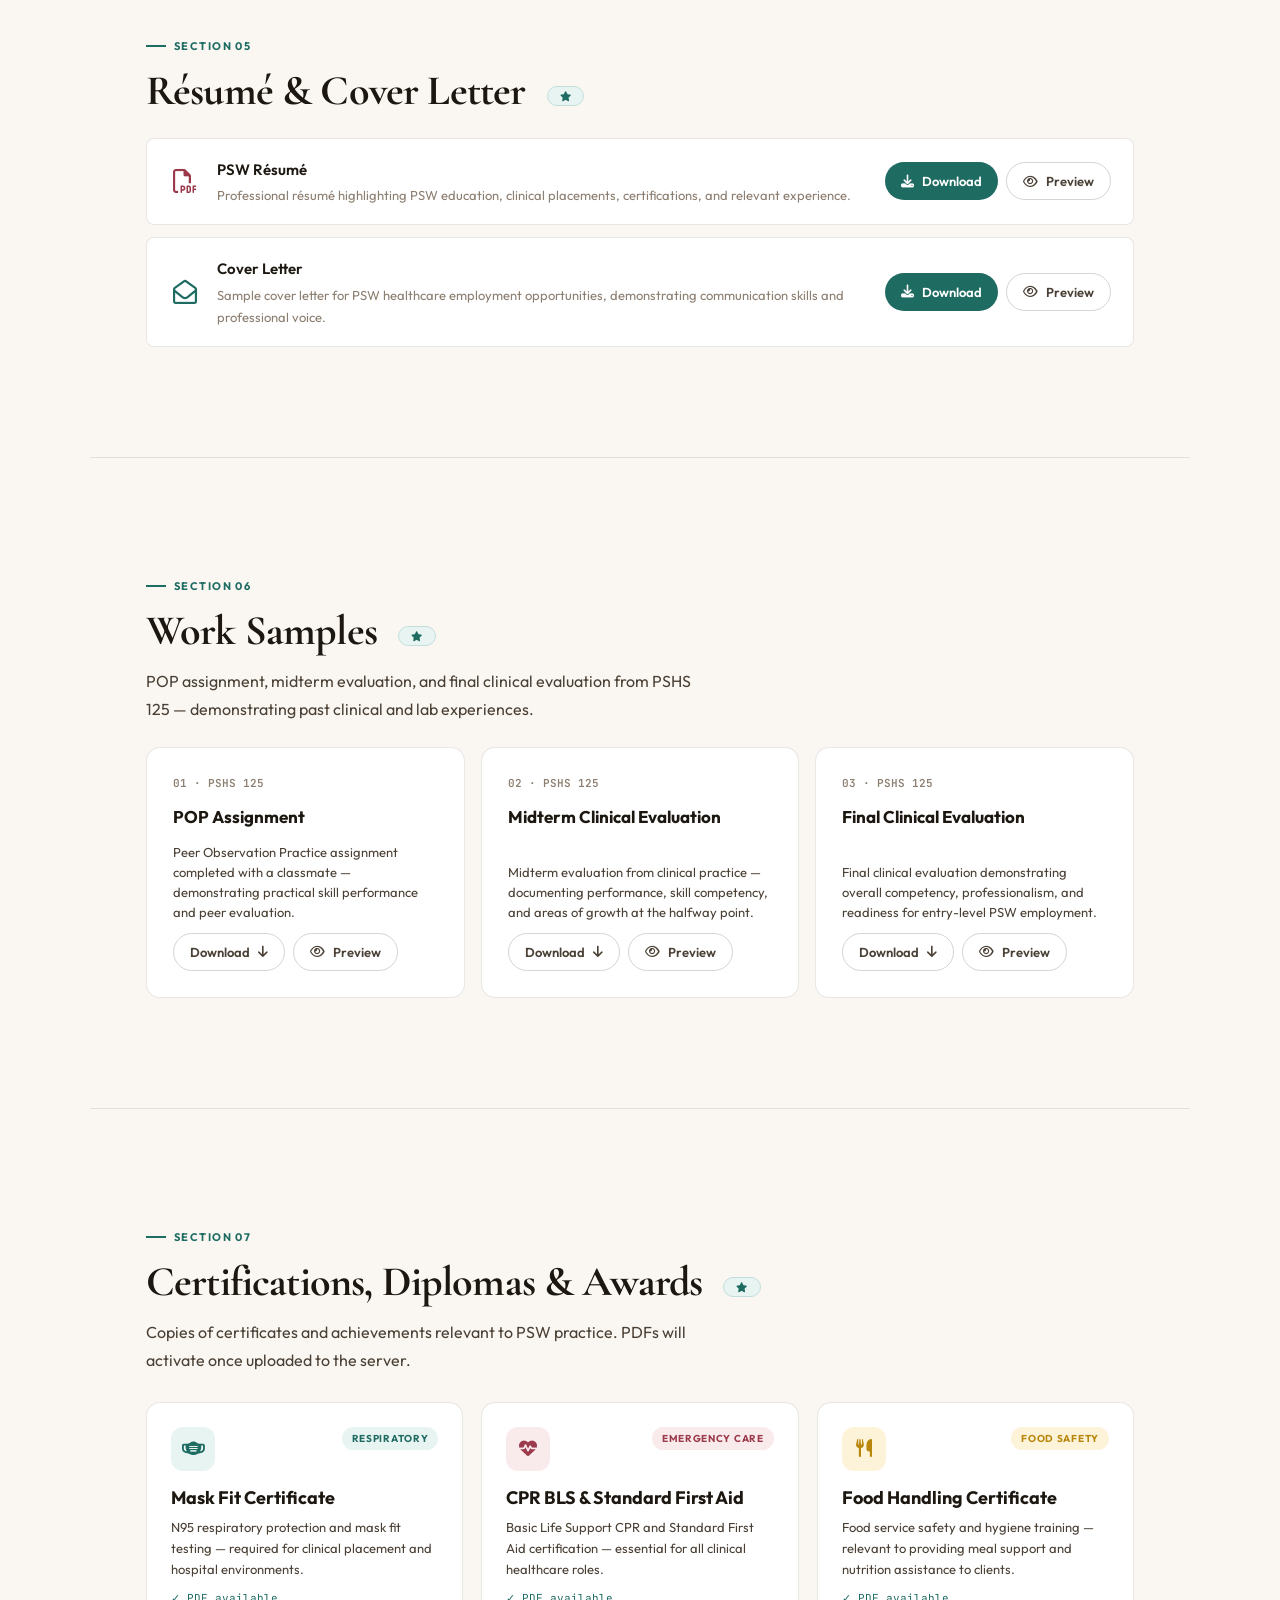
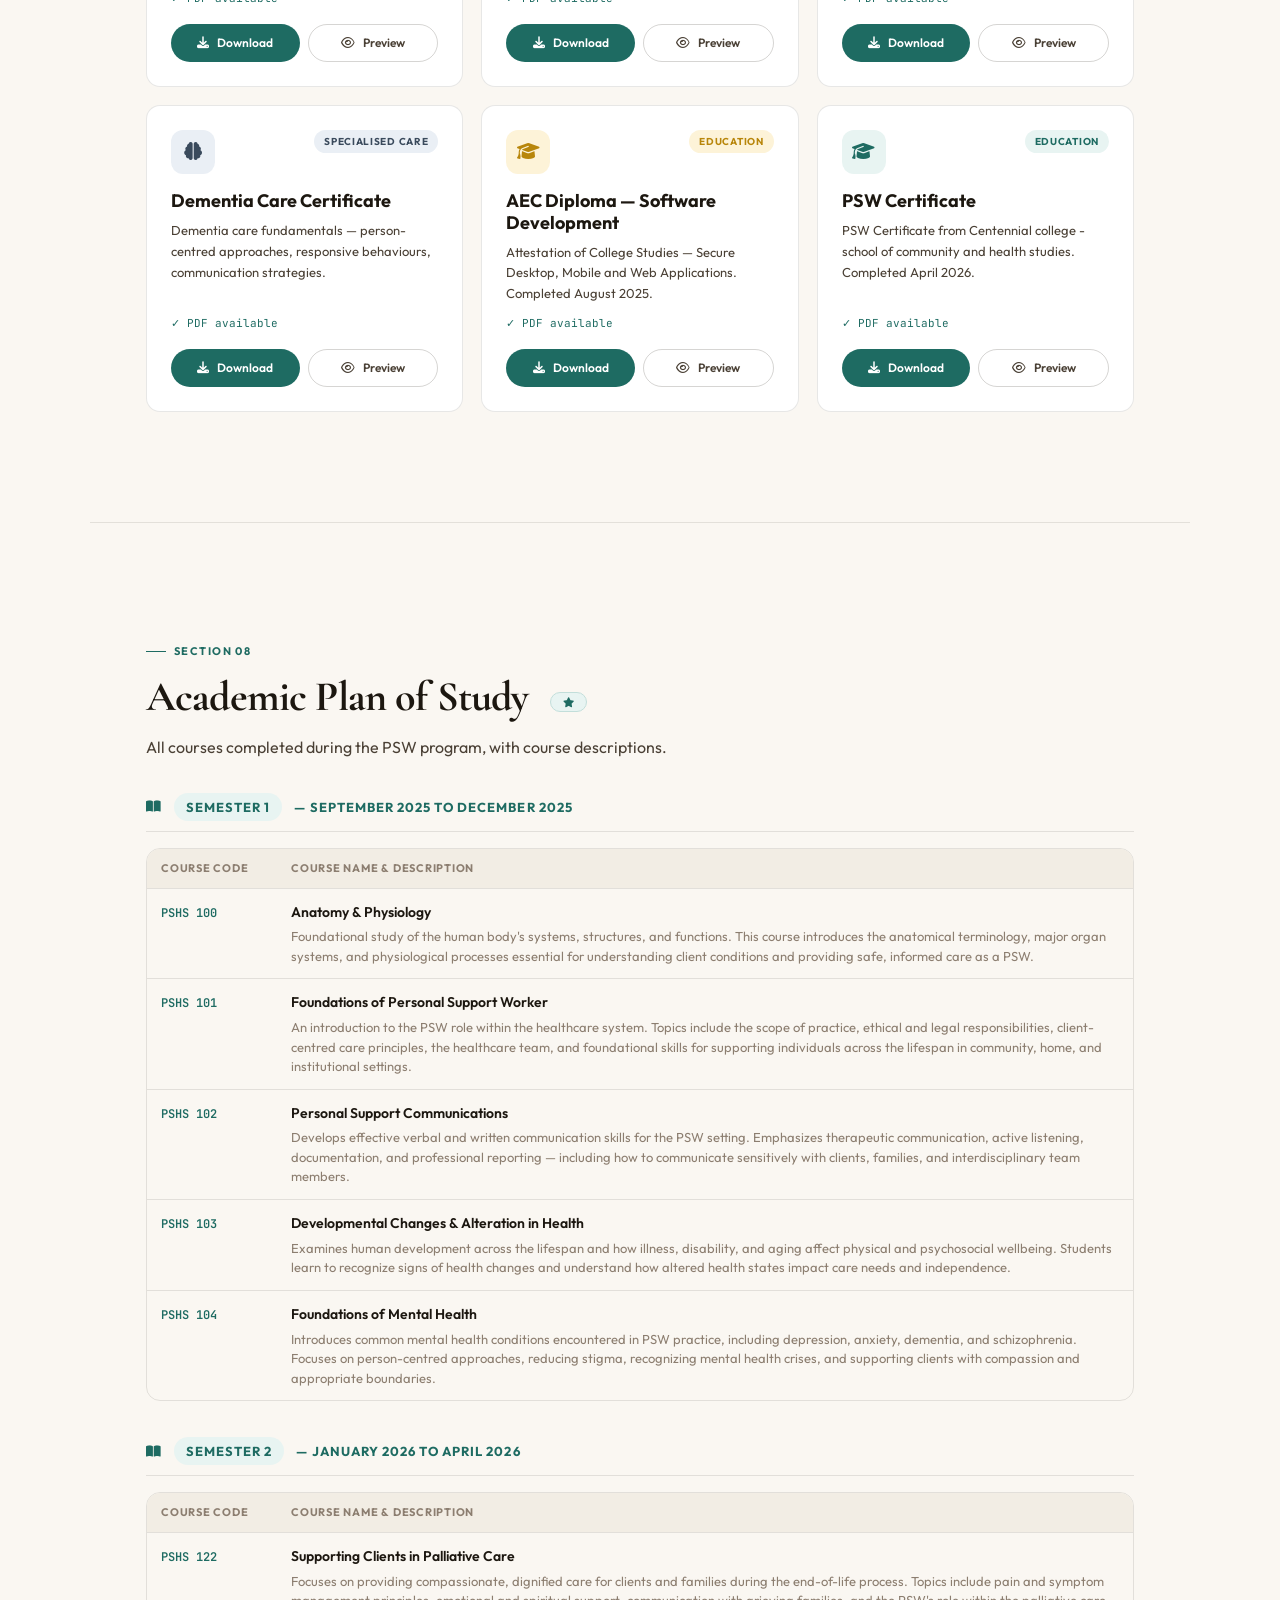
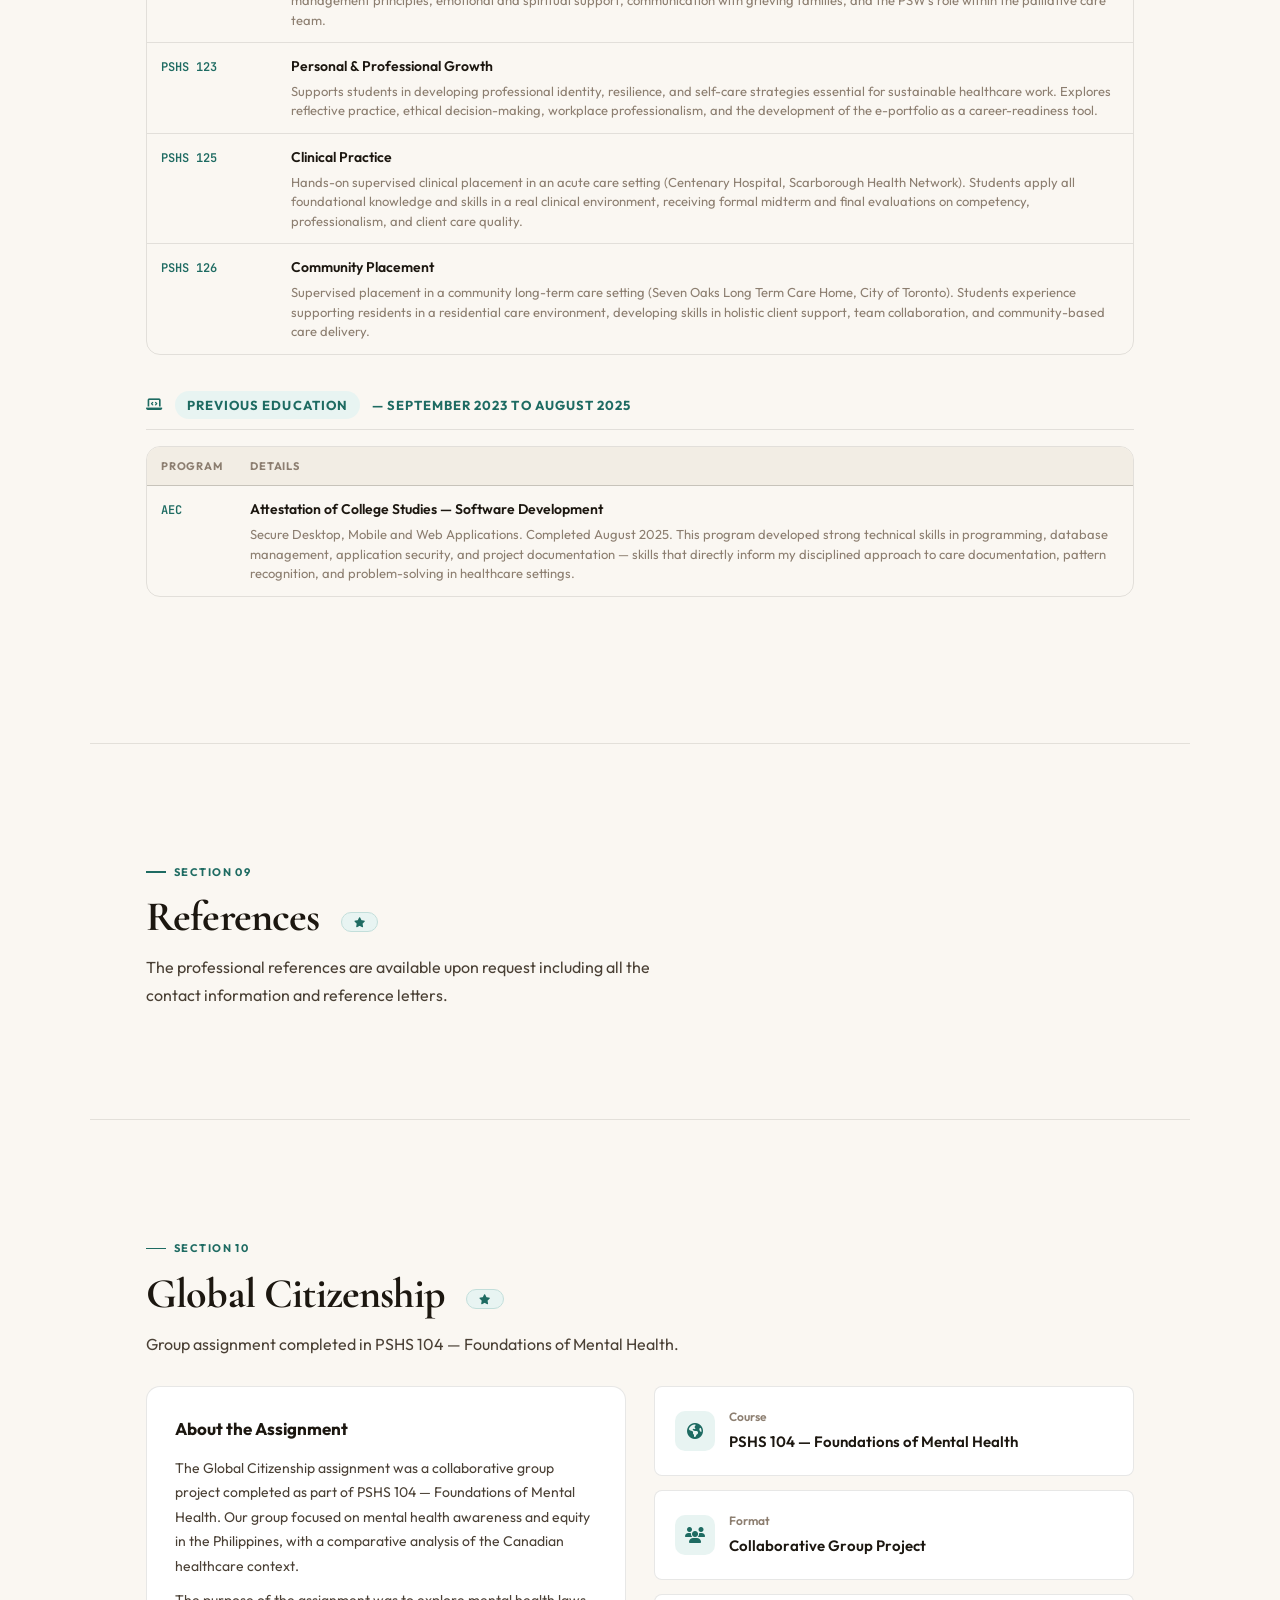
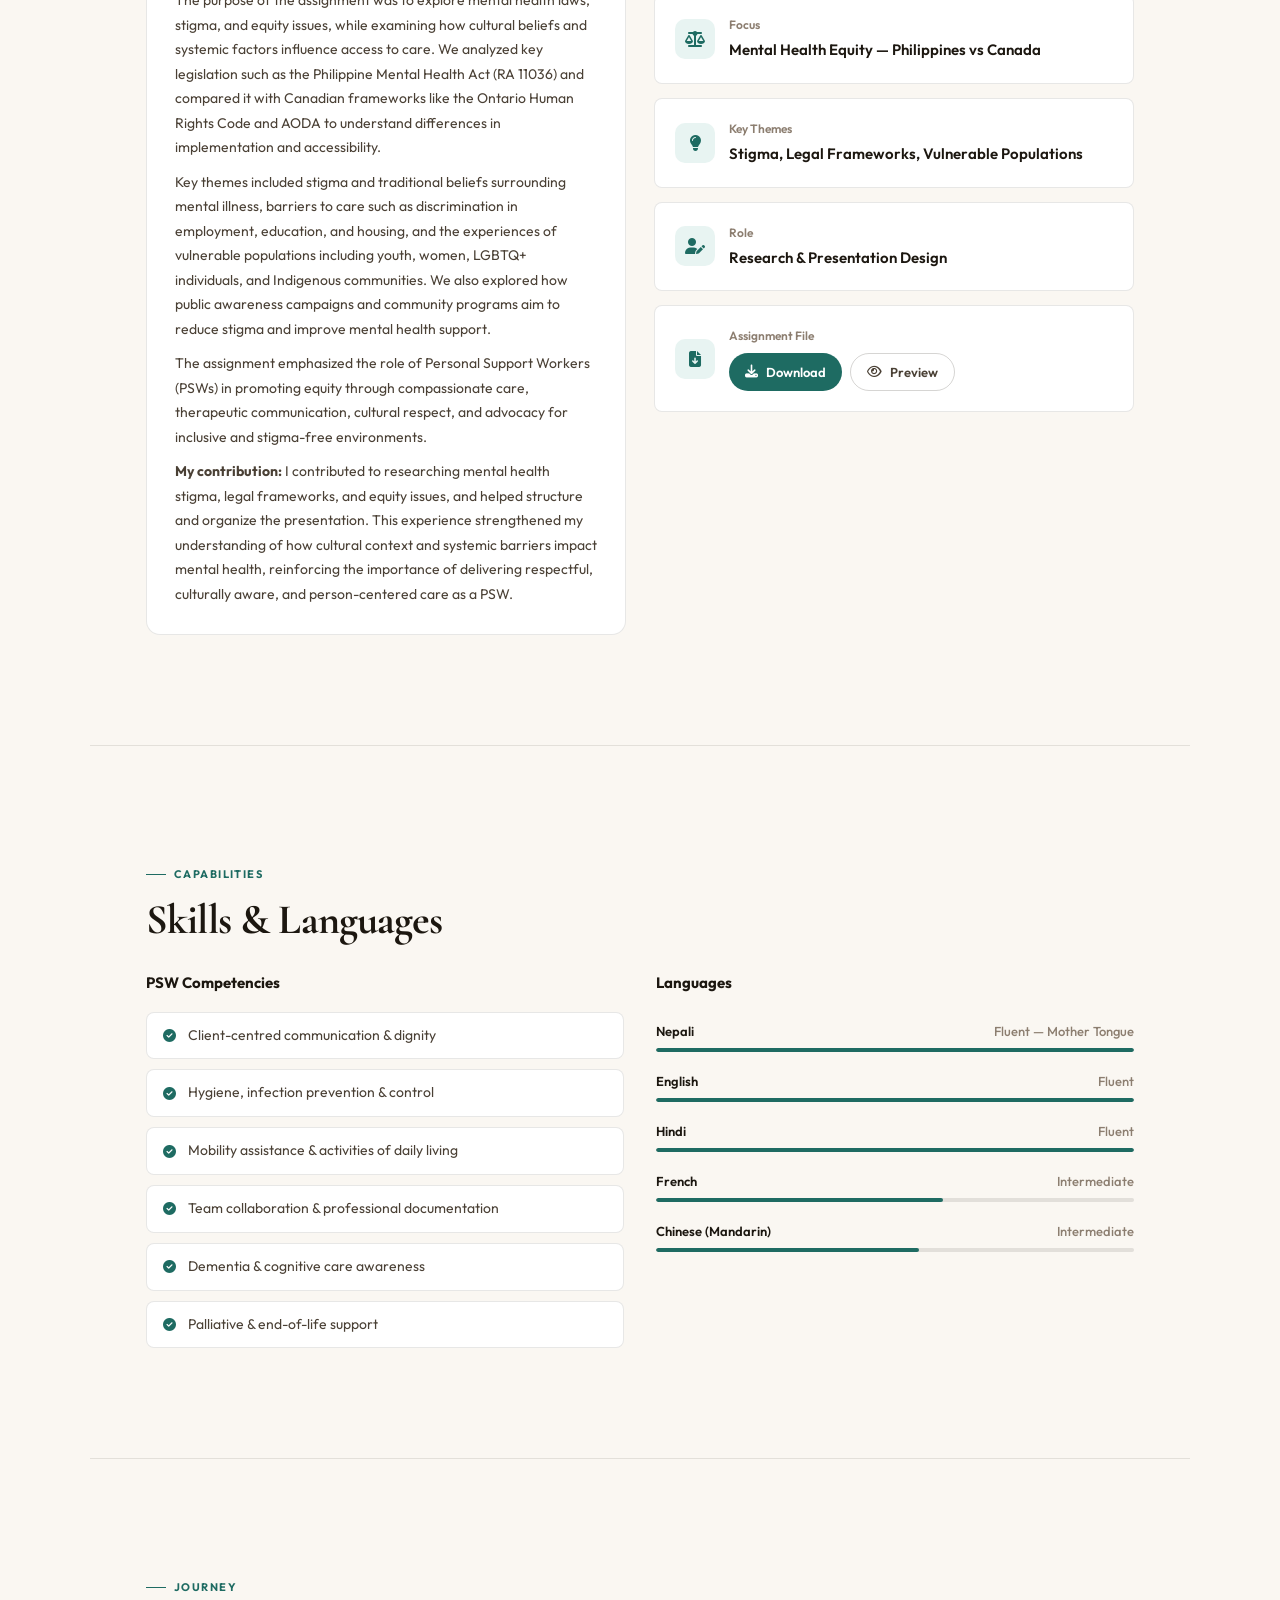
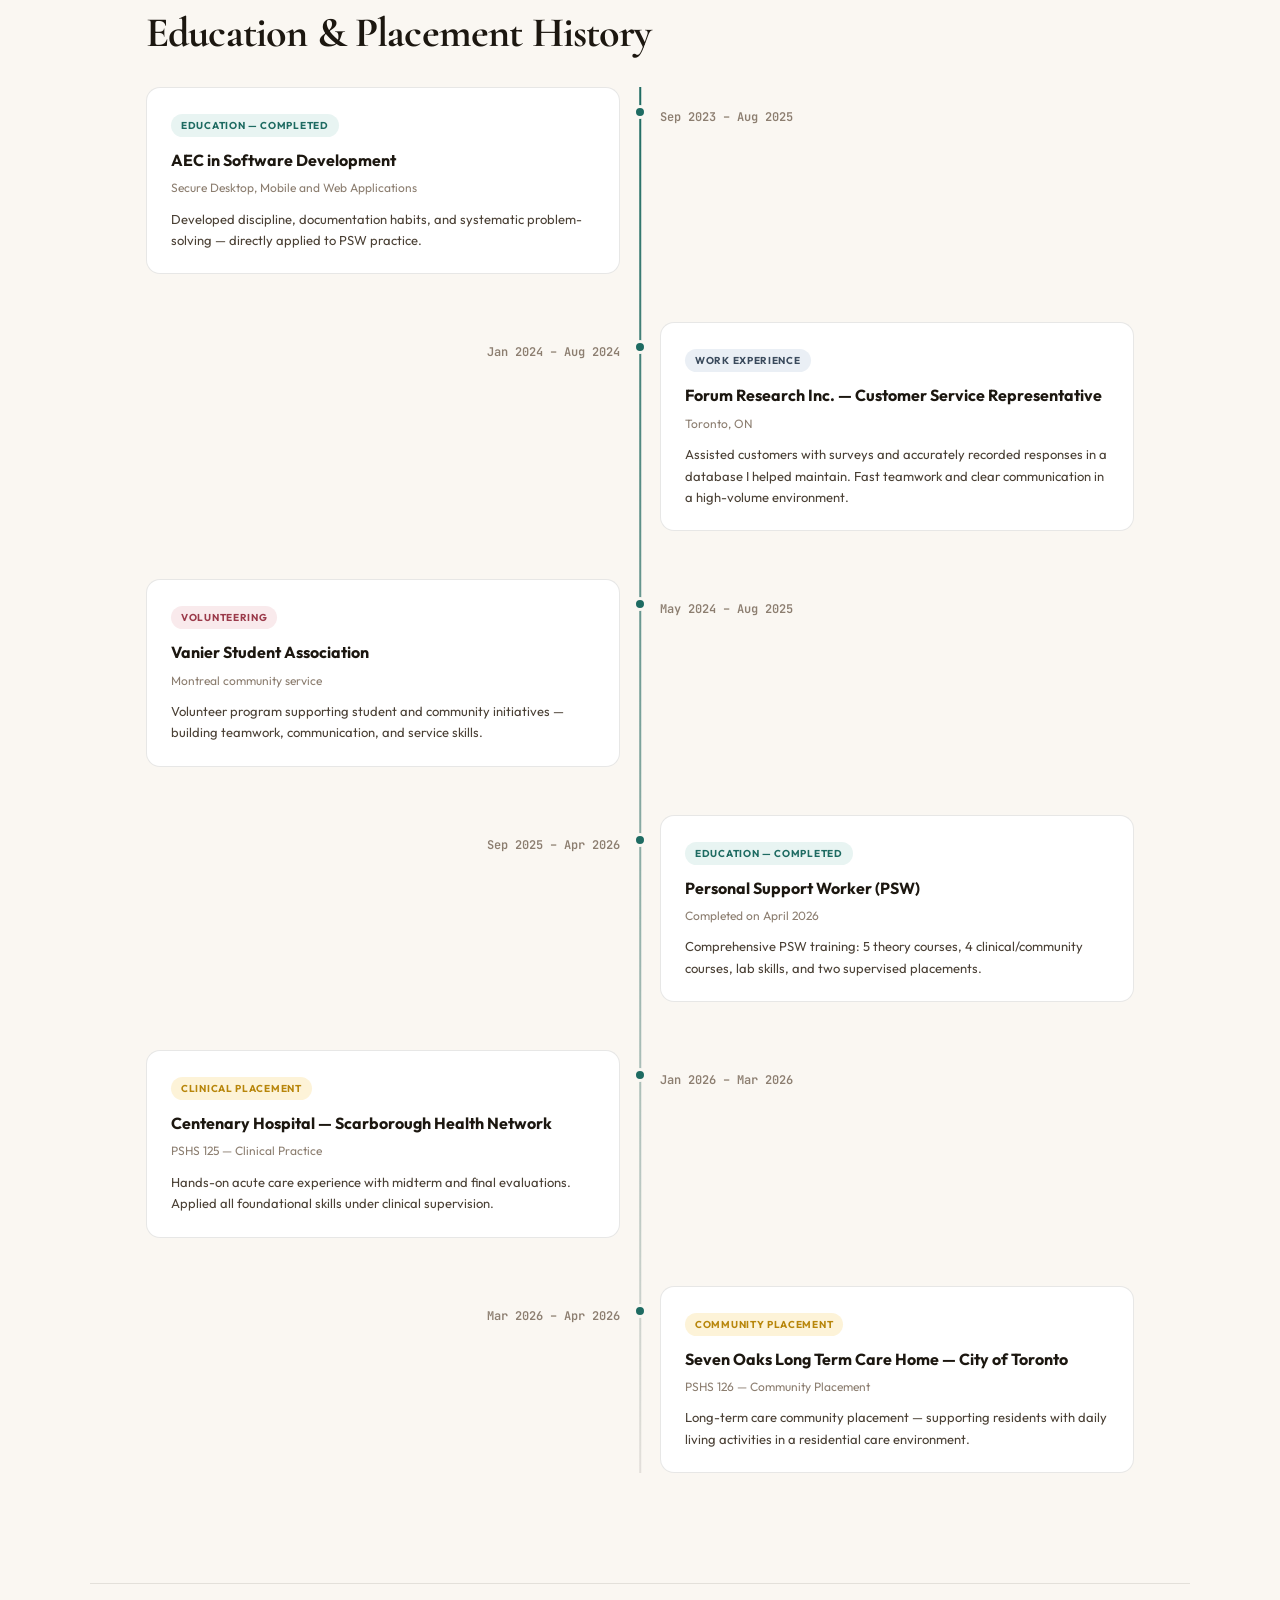
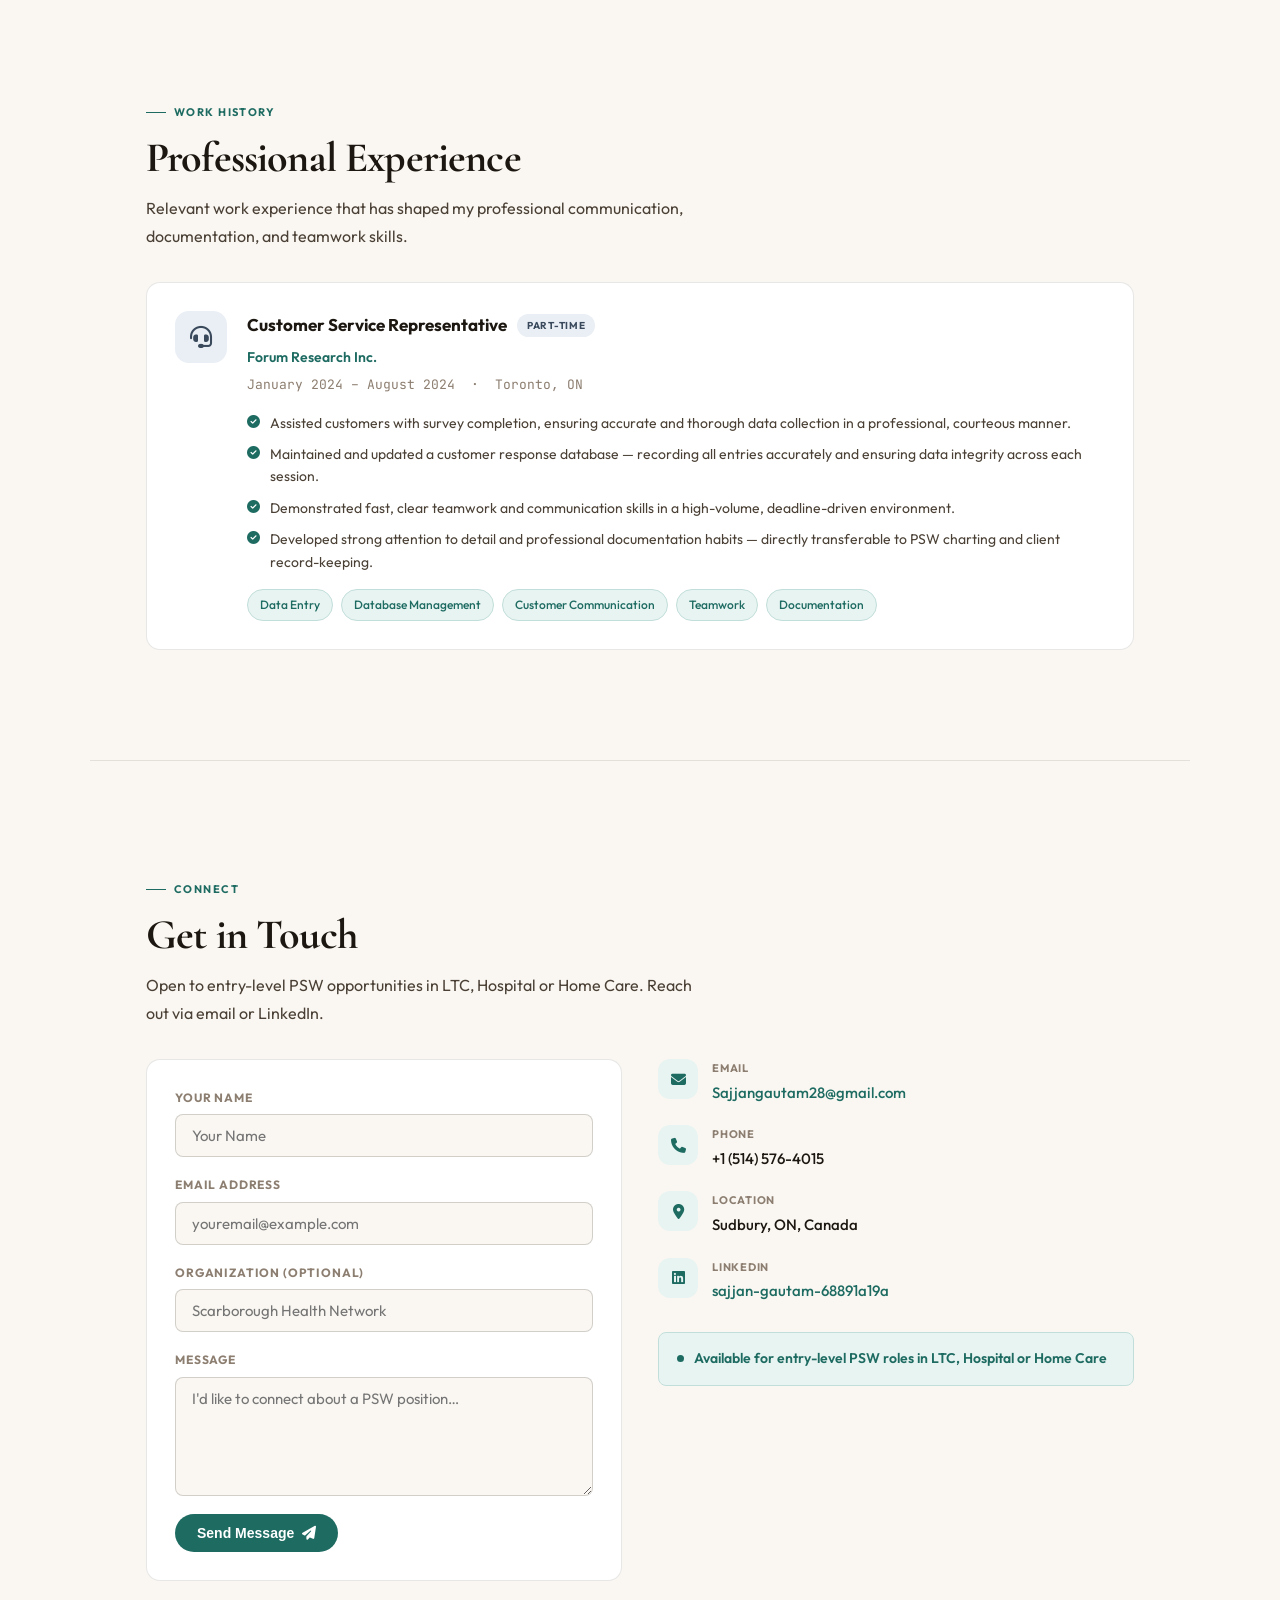
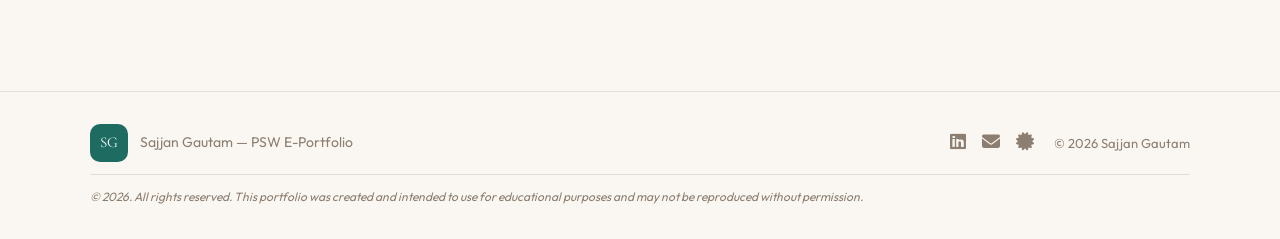
==== commit 9ad4bf6a: "Done!" ====
--- a/index.html
+++ b/index.html
@@ -459,8 +459,8 @@
     <section id="references" class="section reveal" aria-labelledby="h-refs">
     <div class="section-label">Section 09</div>
     <h2 id="h-refs" class="section-heading md">References <span class="marks-chip"><i class="fa-solid fa-star"></i></span></h2>
-    <p class="section-sub">Three professional references available here. Contact information provided. Reference letters available on request.</p>
-    <div class="refs-grid stagger" style="margin-top:28px">
+    <p class="section-sub">The professional references are available upon request including all the contact information and reference letters.</p>
+    <!---<div class="refs-grid stagger" style="margin-top:28px">
 
         <div class="ref-card">
         <div class="ref-header">
@@ -501,7 +501,7 @@
         </div>
         </div>
 
-    </div>
+    </div> --->
     </section>
 
     <hr class="divider">
